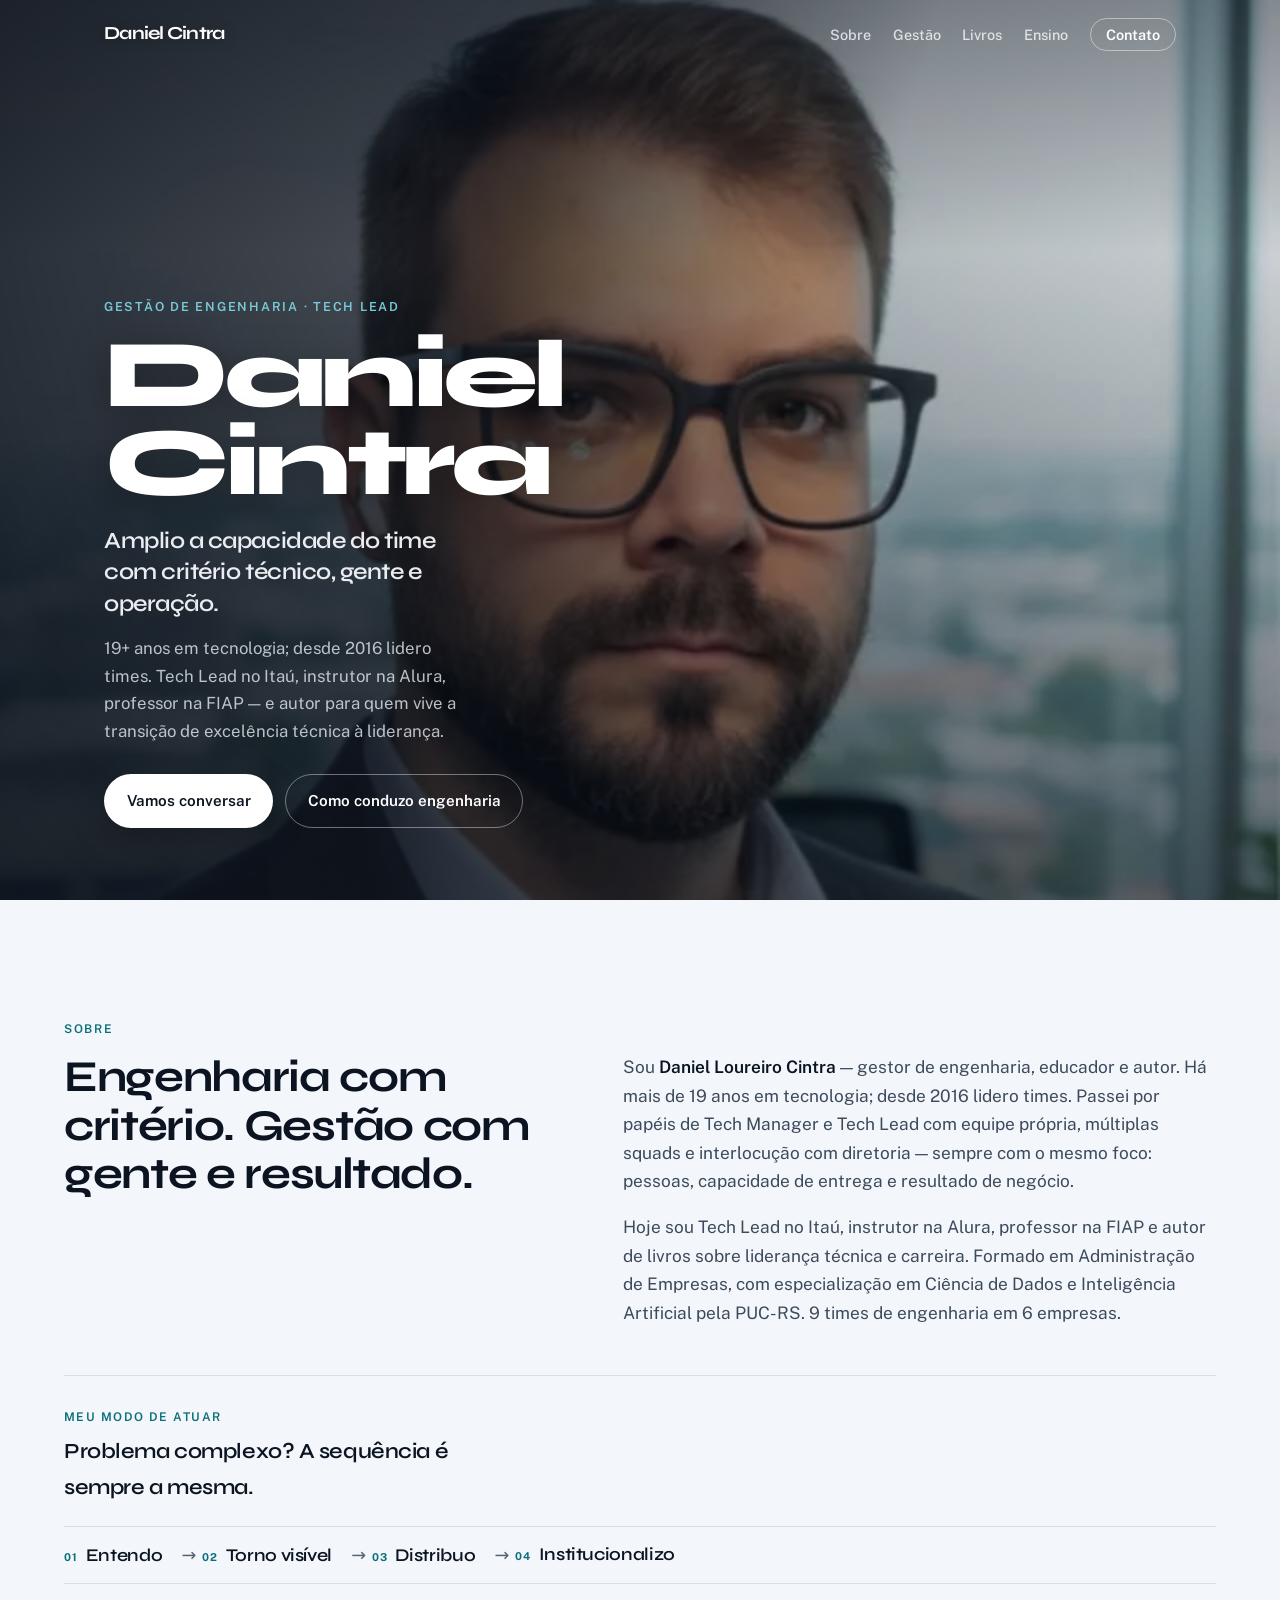
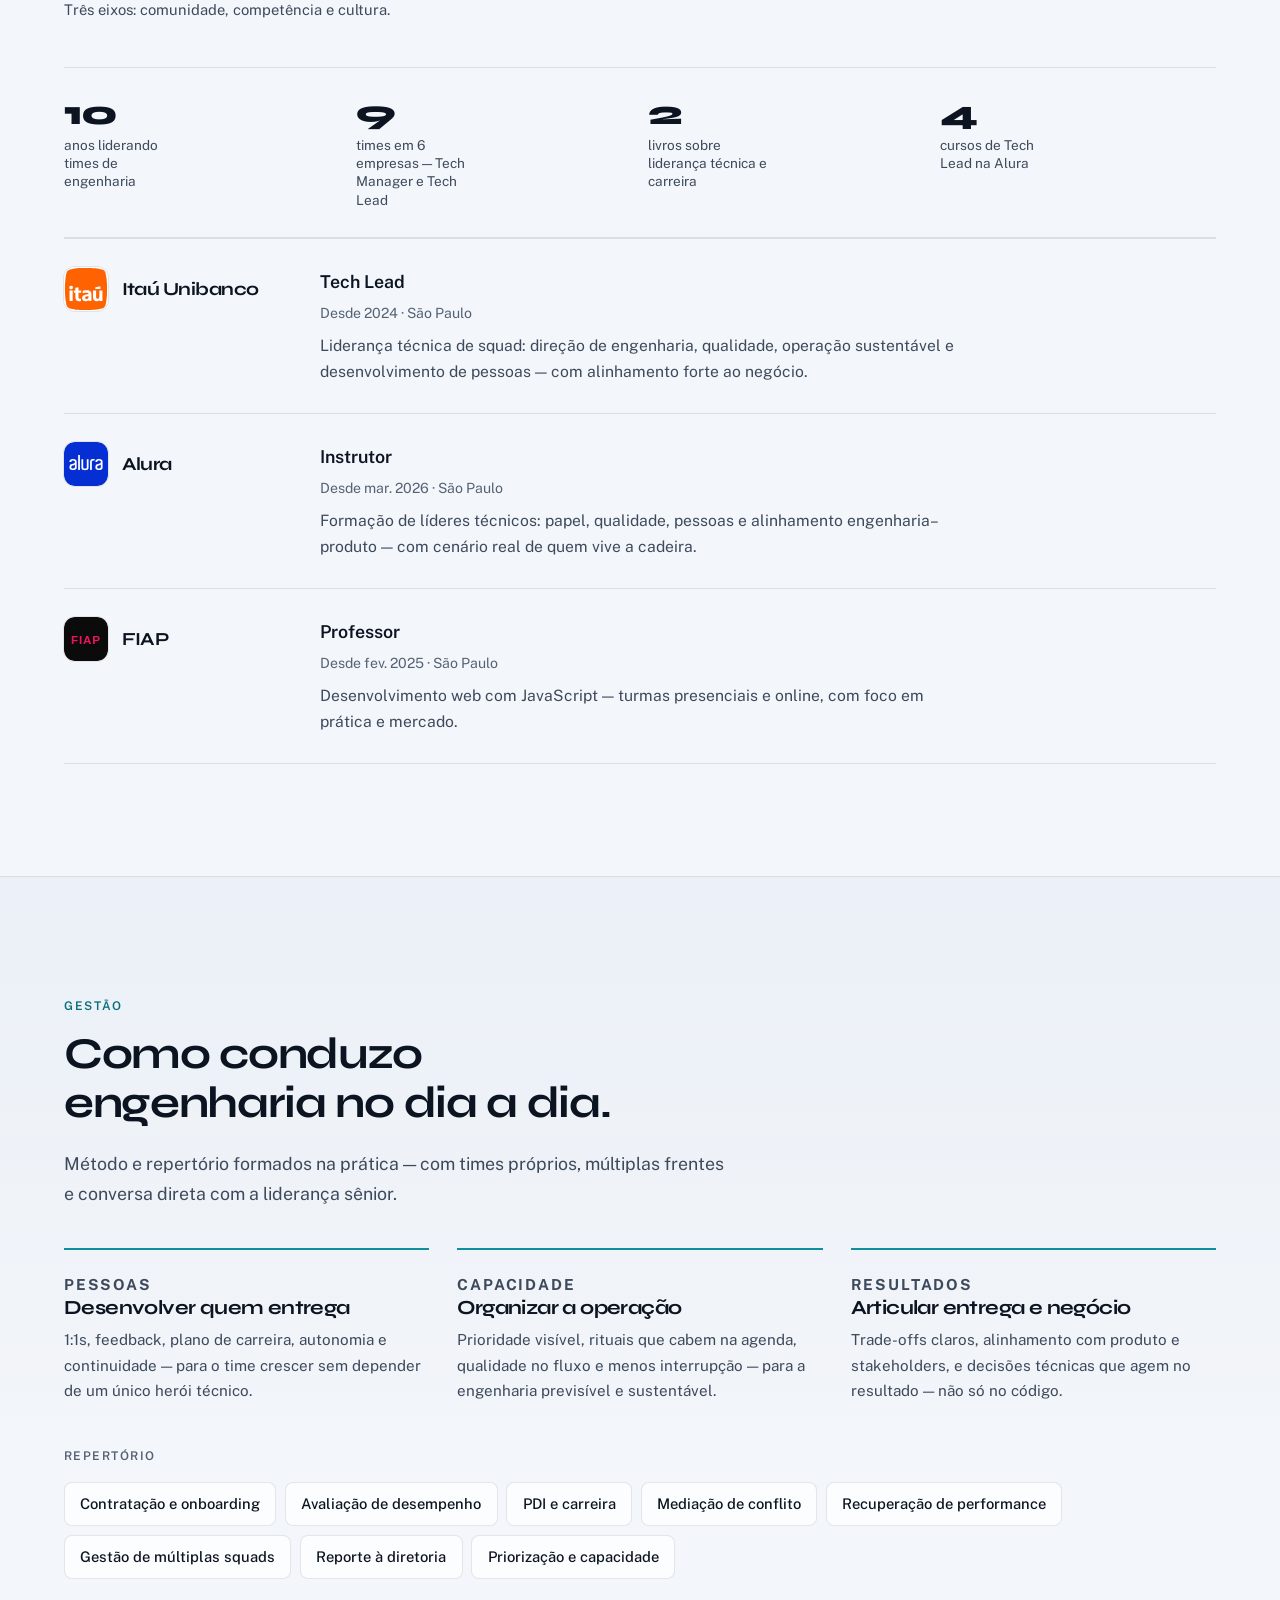
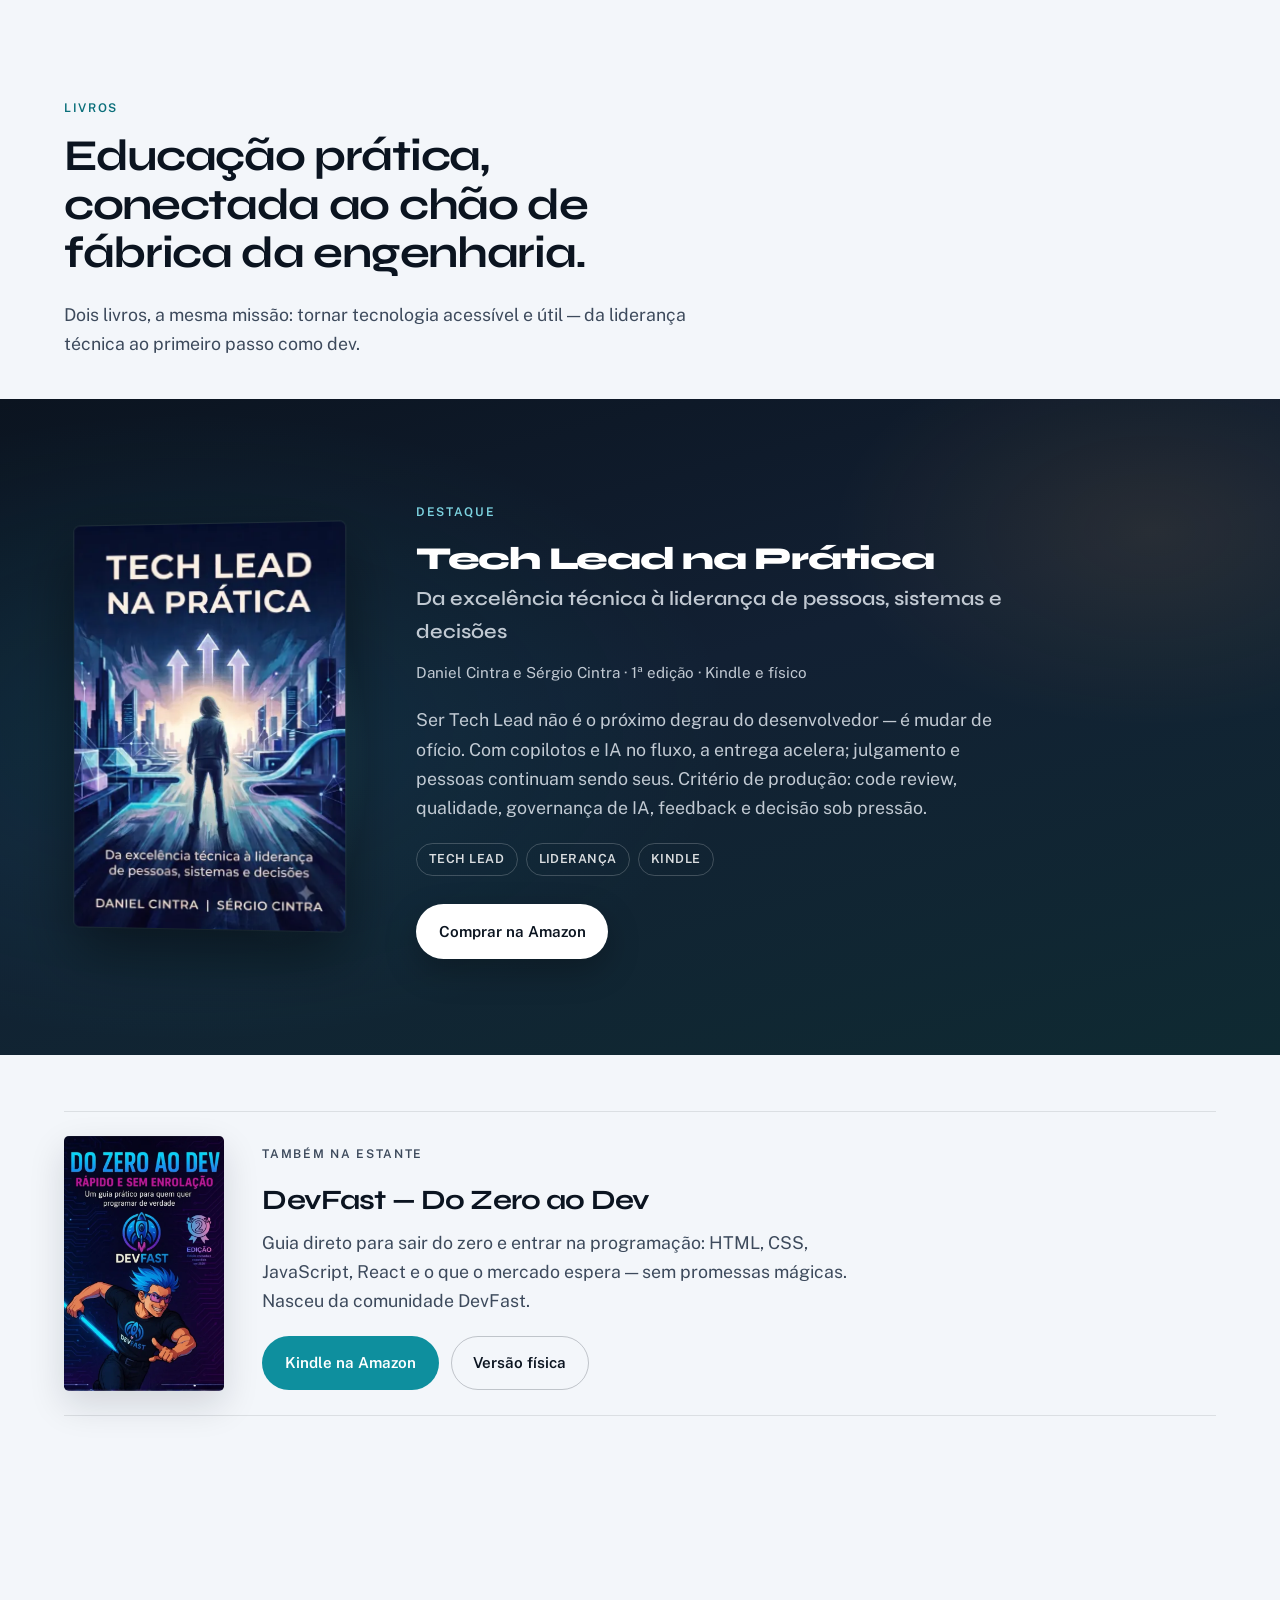
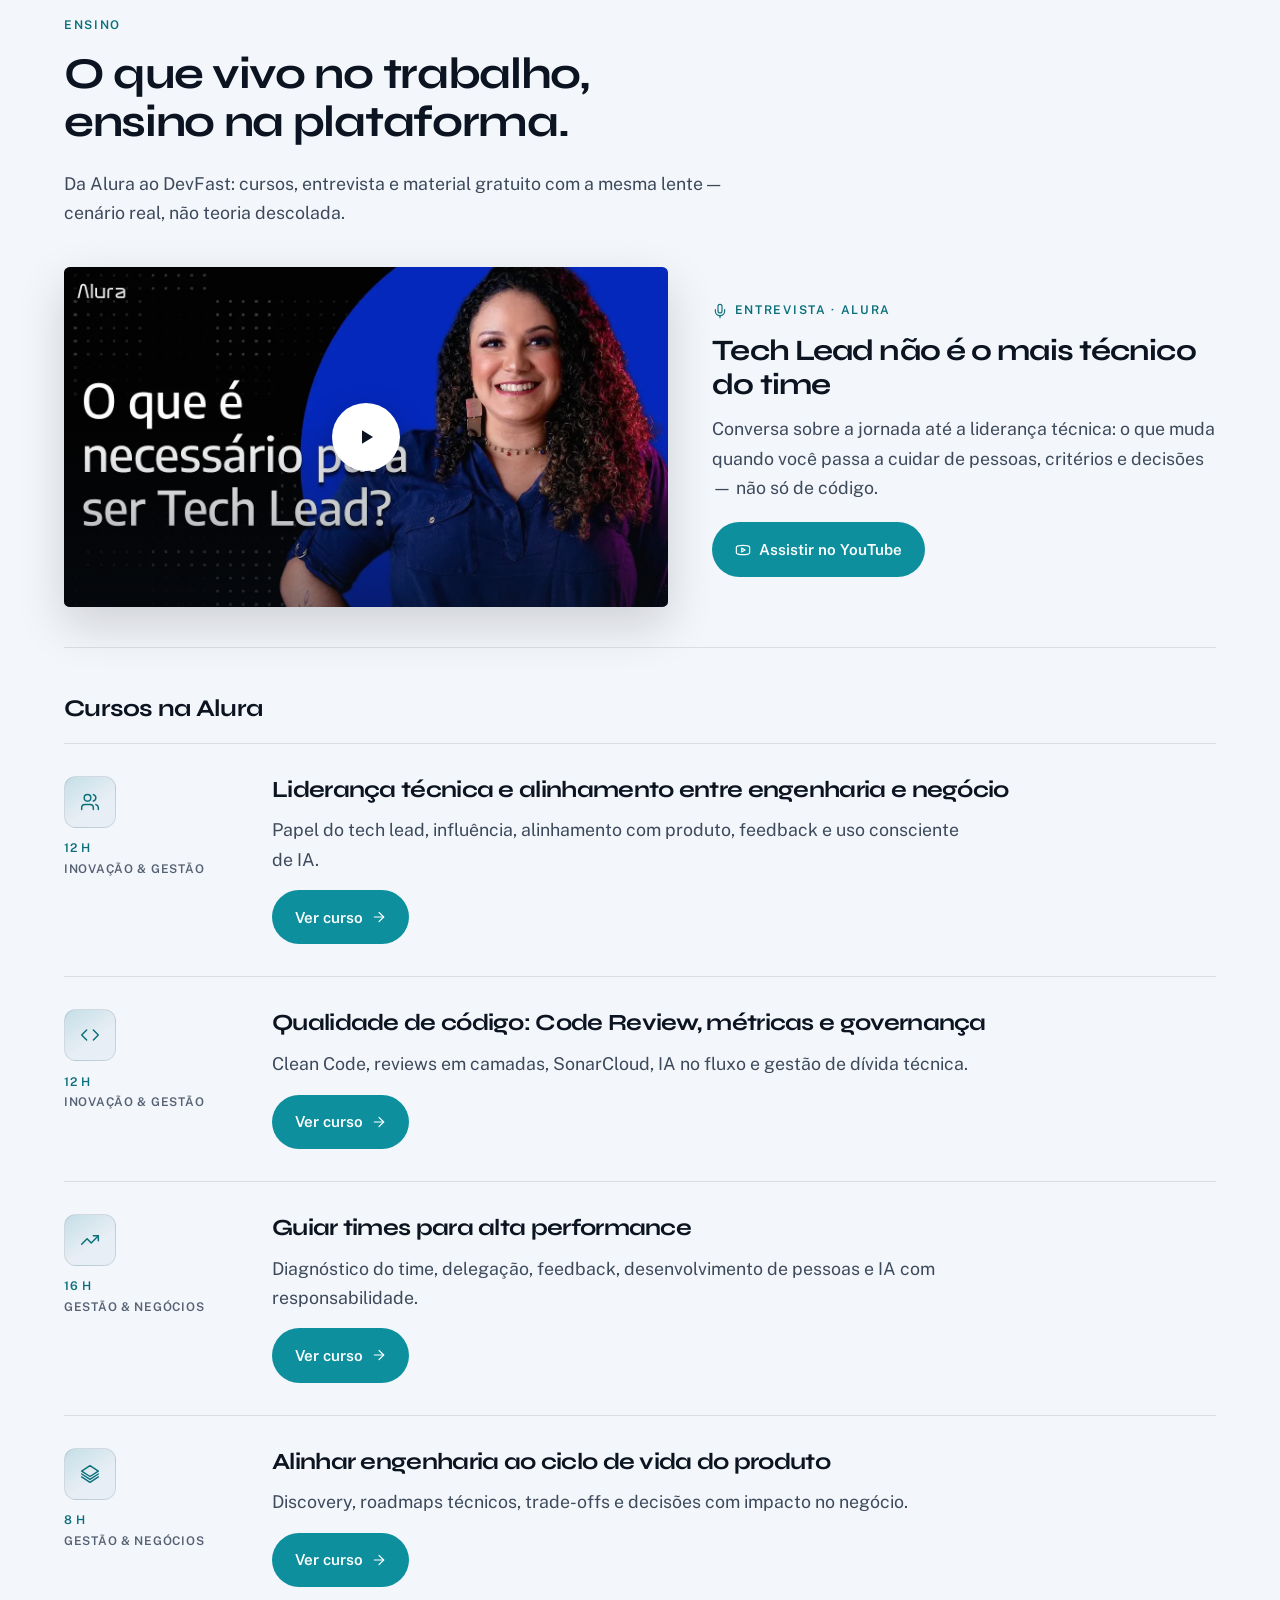
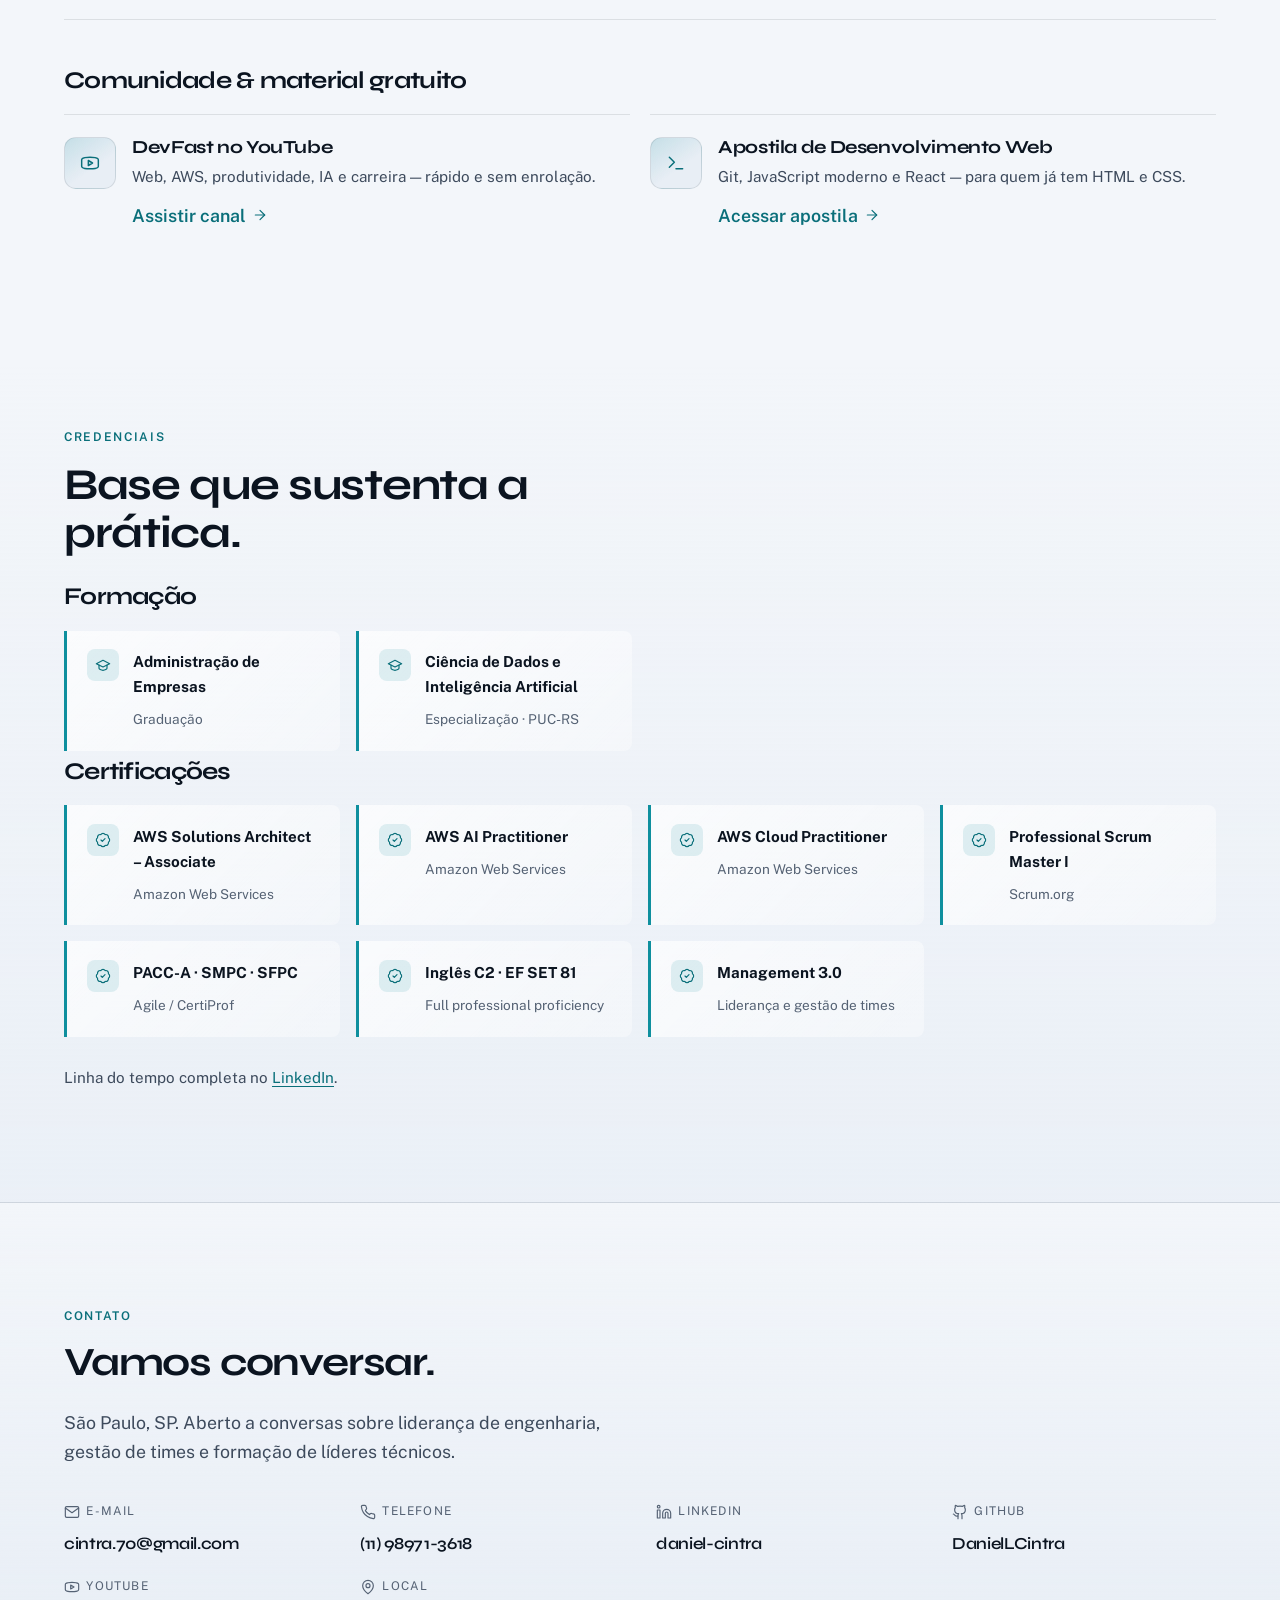
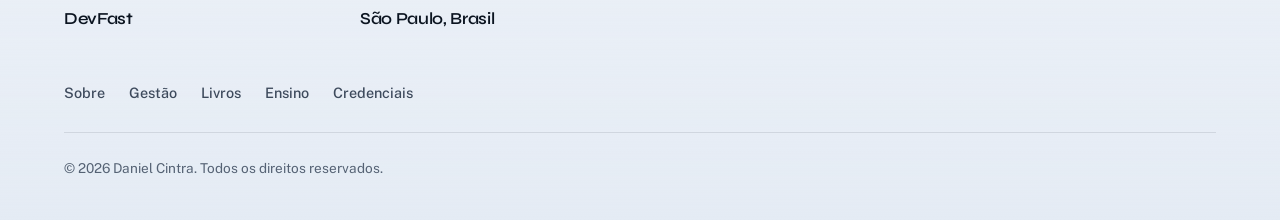
==== index.html @ d78e2c79 "Highlight academic formation alongside certifications. Surface Administração de Empresas and the PUC" ====
<!DOCTYPE html>
<html lang="pt-BR">

<head>
	<meta charset="utf-8" />
	<meta name="viewport" content="width=device-width, initial-scale=1" />
	<title>Daniel Cintra — Gestão de Engenharia & Tech Lead</title>
	<meta name="description"
		content="Daniel Cintra — gestor de engenharia e Tech Lead no Itaú. Instrutor Alura, professor FIAP e autor de Tech Lead na Prática." />
	<meta name="theme-color" content="#f3f6fa" />
	<link rel="canonical" href="https://daniellcintra.github.io/" />
	<meta property="og:type" content="website" />
	<meta property="og:locale" content="pt_BR" />
	<meta property="og:url" content="https://daniellcintra.github.io/" />
	<meta property="og:title" content="Daniel Cintra — Gestão de Engenharia & Tech Lead" />
	<meta property="og:description"
		content="Gestor de engenharia e Tech Lead no Itaú. Instrutor Alura, professor FIAP e autor de Tech Lead na Prática." />
	<meta property="og:image" content="https://daniellcintra.github.io/images/optimized/og-share.jpg" />
	<meta property="og:image:width" content="1200" />
	<meta property="og:image:height" content="630" />
	<meta name="twitter:card" content="summary_large_image" />
	<meta name="twitter:title" content="Daniel Cintra — Gestão de Engenharia & Tech Lead" />
	<meta name="twitter:description"
		content="Gestor de engenharia e Tech Lead no Itaú. Instrutor Alura, professor FIAP e autor." />
	<meta name="twitter:image" content="https://daniellcintra.github.io/images/optimized/og-share.jpg" />
	<link rel="icon" href="favicon.svg" type="image/svg+xml" />
	<link rel="icon" href="images/optimized/favicon-32.png" type="image/png" sizes="32x32" />
	<link rel="apple-touch-icon" href="images/optimized/apple-touch-icon.png" />
	<link rel="preconnect" href="https://fonts.googleapis.com" />
	<link rel="preconnect" href="https://fonts.gstatic.com" crossorigin />
	<link
		href="https://fonts.googleapis.com/css2?family=Public+Sans:ital,wght@0,400;0,500;0,600;0,700;1,400&family=Syne:wght@600;700;800&display=swap"
		rel="stylesheet" />
	<link rel="stylesheet" href="assets/css/site.css" />
</head>

<body>
	<a class="skip-link" href="#conteudo">Ir para o conteúdo</a>
	<svg xmlns="http://www.w3.org/2000/svg" class="svg-sprite" aria-hidden="true" focusable="false">
		<symbol id="i-briefcase" viewBox="0 0 24 24" fill="none" stroke="currentColor" stroke-width="1.75"
			stroke-linecap="round" stroke-linejoin="round">
			<path d="M16 20V6a2 2 0 0 0-2-2h-4a2 2 0 0 0-2 2v14" />
			<path d="M4 10h16v10H4z" />
			<path d="M10 14h4" />
		</symbol>
		<symbol id="i-book" viewBox="0 0 24 24" fill="none" stroke="currentColor" stroke-width="1.75"
			stroke-linecap="round" stroke-linejoin="round">
			<path d="M4 19.5A2.5 2.5 0 0 1 6.5 17H20" />
			<path d="M6.5 2H20v20H6.5A2.5 2.5 0 0 1 4 19.5v-15A2.5 2.5 0 0 1 6.5 2z" />
		</symbol>
		<symbol id="i-graduation" viewBox="0 0 24 24" fill="none" stroke="currentColor" stroke-width="1.75"
			stroke-linecap="round" stroke-linejoin="round">
			<path d="M22 10 12 5 2 10l10 5 10-5z" />
			<path d="M6 12v5c0 1 3 3 6 3s6-2 6-3v-5" />
		</symbol>
		<symbol id="i-users" viewBox="0 0 24 24" fill="none" stroke="currentColor" stroke-width="1.75"
			stroke-linecap="round" stroke-linejoin="round">
			<path d="M16 21v-2a4 4 0 0 0-4-4H6a4 4 0 0 0-4 4v2" />
			<circle cx="9" cy="7" r="4" />
			<path d="M22 21v-2a4 4 0 0 0-3-3.87" />
			<path d="M16 3.13a4 4 0 0 1 0 7.75" />
		</symbol>
		<symbol id="i-code" viewBox="0 0 24 24" fill="none" stroke="currentColor" stroke-width="1.75"
			stroke-linecap="round" stroke-linejoin="round">
			<path d="m16 18 6-6-6-6" />
			<path d="m8 6-6 6 6 6" />
		</symbol>
		<symbol id="i-trending" viewBox="0 0 24 24" fill="none" stroke="currentColor" stroke-width="1.75"
			stroke-linecap="round" stroke-linejoin="round">
			<path d="M16 7h6v6" />
			<path d="m22 7-8.5 8.5-5-5L2 17" />
		</symbol>
		<symbol id="i-layers" viewBox="0 0 24 24" fill="none" stroke="currentColor" stroke-width="1.75"
			stroke-linecap="round" stroke-linejoin="round">
			<path d="m12 2 10 6.5-10 6.5L2 8.5 12 2z" />
			<path d="m2 15.5 10 6.5 10-6.5" />
			<path d="m2 12 10 6.5 10-6.5" />
		</symbol>
		<symbol id="i-play" viewBox="0 0 24 24" fill="currentColor">
			<path d="M8 5.14v13.72L19 12 8 5.14z" />
		</symbol>
		<symbol id="i-youtube" viewBox="0 0 24 24" fill="none" stroke="currentColor" stroke-width="1.75"
			stroke-linecap="round" stroke-linejoin="round">
			<path
				d="M2.5 17a2.4 2.4 0 0 1-.5-1.5V8.5A2.4 2.4 0 0 1 2.5 7C4 5.5 8 5 12 5s8 .5 9.5 2a2.4 2.4 0 0 1 .5 1.5v7a2.4 2.4 0 0 1-.5 1.5c-1.5 1.5-5.5 2-9.5 2s-8-.5-9.5-2" />
			<path d="m10 9 5 3-5 3z" />
		</symbol>
		<symbol id="i-terminal" viewBox="0 0 24 24" fill="none" stroke="currentColor" stroke-width="1.75"
			stroke-linecap="round" stroke-linejoin="round">
			<path d="m4 17 6-6-6-6" />
			<path d="M12 19h8" />
		</symbol>
		<symbol id="i-mail" viewBox="0 0 24 24" fill="none" stroke="currentColor" stroke-width="1.75"
			stroke-linecap="round" stroke-linejoin="round">
			<path d="M4 4h16c1.1 0 2 .9 2 2v12c0 1.1-.9 2-2 2H4c-1.1 0-2-.9-2-2V6c0-1.1.9-2 2-2z" />
			<path d="m22 6-10 7L2 6" />
		</symbol>
		<symbol id="i-phone" viewBox="0 0 24 24" fill="none" stroke="currentColor" stroke-width="1.75"
			stroke-linecap="round" stroke-linejoin="round">
			<path
				d="M22 16.92v3a2 2 0 0 1-2.18 2 19.79 19.79 0 0 1-8.63-3.07 19.5 19.5 0 0 1-6-6 19.79 19.79 0 0 1-3.07-8.67A2 2 0 0 1 4.11 2h3a2 2 0 0 1 2 1.72c.13.81.36 1.6.7 2.35a2 2 0 0 1-.45 2.11L8.09 9.91a16 16 0 0 0 6 6l1.27-1.27a2 2 0 0 1 2.11-.45c.75.34 1.54.57 2.35.7A2 2 0 0 1 22 16.92z" />
		</symbol>
		<symbol id="i-linkedin" viewBox="0 0 24 24" fill="none" stroke="currentColor" stroke-width="1.75"
			stroke-linecap="round" stroke-linejoin="round">
			<path d="M16 8a6 6 0 0 1 6 6v7h-4v-7a2 2 0 0 0-4 0v7h-4v-7a6 6 0 0 1 6-6z" />
			<rect x="2" y="9" width="4" height="12" />
			<circle cx="4" cy="4" r="2" />
		</symbol>
		<symbol id="i-github" viewBox="0 0 24 24" fill="none" stroke="currentColor" stroke-width="1.75"
			stroke-linecap="round" stroke-linejoin="round">
			<path
				d="M15 22v-4a4.8 4.8 0 0 0-1-3.5c3 0 6-2 6-5.5.08-1.25-.27-2.48-1-3.5.28-1.15.28-2.35 0-3.5 0 0-1 0-3 1.5-2.64-.5-5.36-.5-8 0C6 2 5 2 5 2c-.3 1.15-.3 2.35 0 3.5A5.4 5.4 0 0 0 4 9c0 3.5 3 5.5 6 5.5-.39.49-.68 1.05-.85 1.65S8.93 17.38 9 18v4" />
			<path d="M9 18c-4.5 1.5-4.5-2.5-7-3" />
		</symbol>
		<symbol id="i-map" viewBox="0 0 24 24" fill="none" stroke="currentColor" stroke-width="1.75"
			stroke-linecap="round" stroke-linejoin="round">
			<path d="M20 10c0 6-8 12-8 12s-8-6-8-12a8 8 0 0 1 16 0Z" />
			<circle cx="12" cy="10" r="3" />
		</symbol>
		<symbol id="i-badge" viewBox="0 0 24 24" fill="none" stroke="currentColor" stroke-width="1.75"
			stroke-linecap="round" stroke-linejoin="round">
			<path
				d="M3.85 8.62a4 4 0 0 1 4.78-4.77 4 4 0 0 1 6.74 0 4 4 0 0 1 4.78 4.78 4 4 0 0 1 0 6.74 4 4 0 0 1-4.77 4.78 4 4 0 0 1-6.75 0 4 4 0 0 1-4.78-4.77 4 4 0 0 1 0-6.76Z" />
			<path d="m9 12 2 2 4-4" />
		</symbol>
		<symbol id="i-mic" viewBox="0 0 24 24" fill="none" stroke="currentColor" stroke-width="1.75"
			stroke-linecap="round" stroke-linejoin="round">
			<path d="M12 2a3 3 0 0 0-3 3v7a3 3 0 0 0 6 0V5a3 3 0 0 0-3-3Z" />
			<path d="M19 10v2a7 7 0 0 1-14 0v-2" />
			<line x1="12" x2="12" y1="19" y2="22" />
		</symbol>
		<symbol id="i-arrow" viewBox="0 0 24 24" fill="none" stroke="currentColor" stroke-width="1.75"
			stroke-linecap="round" stroke-linejoin="round">
			<path d="M5 12h14" />
			<path d="m12 5 7 7-7 7" />
		</symbol>
	</svg>

	<div class="bg-mesh" aria-hidden="true"></div>

	<header class="site-header">
		<div class="site-header__inner">
			<a class="brand" href="#topo">Daniel Cintra</a>
			<button class="nav-toggle" type="button" aria-expanded="false" aria-controls="menu-principal"
				aria-label="Abrir menu">
				<span></span><span></span><span></span>
			</button>
			<nav id="menu-principal" aria-label="Principal">
				<ul class="nav-list">
					<li><a href="#sobre">Sobre</a></li>
					<li><a href="#escopo">Gestão</a></li>
					<li><a href="#livros">Livros</a></li>
					<li><a href="#ensino">Ensino</a></li>
					<li><a class="nav-cta" href="#contato">Contato</a></li>
				</ul>
			</nav>
		</div>
	</header>

	<main id="topo">
		<!-- 1. Quem sou -->
		<section class="hero" aria-label="Apresentação">
			<div class="hero__visual">
				<picture>
					<source type="image/webp" srcset="images/optimized/profile-640.webp 640w, images/optimized/profile.webp 1200w"
						sizes="(max-width: 900px) 100vw, 50vw" />
					<img src="images/optimized/profile.jpg" width="1200" height="1200"
						alt="Retrato profissional de Daniel Cintra" fetchpriority="high" decoding="async" />
				</picture>
			</div>
			<div class="hero__copy" id="conteudo">
				<div class="hero__copy-inner">
					<p class="hero__eyebrow">Gestão de engenharia · Tech Lead</p>
					<h1 class="hero__name">Daniel Cintra</h1>
					<p class="hero__headline">Amplio a capacidade do time com critério técnico, gente e operação.</p>
					<p class="hero__lede">19+ anos em tecnologia; desde 2016 lidero times. Tech Lead no Itaú, instrutor
						na Alura, professor na FIAP — e autor para quem vive a transição de excelência técnica à
						liderança.</p>
					<div class="btn-row">
						<a class="btn btn--primary" href="#contato">Vamos conversar</a>
						<a class="btn btn--ghost" href="#escopo">Como conduzo engenharia</a>
					</div>
				</div>
			</div>
		</section>

		<!-- 2. Contexto + método + prova -->
		<section id="sobre" class="section">
			<div class="section__inner reveal">
				<p class="section__label">Sobre</p>
				<div class="about-grid">
					<div>
						<h2 class="section__title">Engenharia com critério. Gestão com gente e resultado.</h2>
					</div>
					<div class="about-body">
						<p>Sou <strong>Daniel Loureiro Cintra</strong> — gestor de engenharia, educador e autor. Há mais
							de 19 anos em tecnologia; desde 2016 lidero times. Passei por papéis de Tech Manager e Tech
							Lead com equipe própria, múltiplas squads e interlocução com diretoria — sempre com o mesmo
							foco: pessoas, capacidade de entrega e resultado de negócio.</p>
						<p>Hoje sou Tech Lead no Itaú, instrutor na Alura, professor na FIAP e autor de livros sobre
							liderança técnica e carreira. Formado em Administração de Empresas, com especialização em
							Ciência de Dados e Inteligência Artificial pela PUC-RS. 9 times de engenharia em 6
							empresas.</p>
					</div>
				</div>

				<div class="method">
					<p class="method__label">Meu modo de atuar</p>
					<p class="method__lead">Problema complexo? A sequência é sempre a mesma.</p>
					<ol class="method__steps">
						<li><strong>Entendo</strong></li>
						<li><strong>Torno visível</strong></li>
						<li><strong>Distribuo</strong></li>
						<li><strong>Institucionalizo</strong></li>
					</ol>
					<p class="method__axis">Três eixos: comunidade, competência e cultura.</p>
				</div>

				<div class="proof">
					<div class="proof__item">
						<strong>10</strong>
						<span>anos liderando times de engenharia</span>
					</div>
					<div class="proof__item">
						<strong>9</strong>
						<span>times em 6 empresas — Tech Manager e Tech Lead</span>
					</div>
					<div class="proof__item">
						<strong>2</strong>
						<span>livros sobre liderança técnica e carreira</span>
					</div>
					<div class="proof__item">
						<strong>4</strong>
						<span>cursos de Tech Lead na Alura</span>
					</div>
				</div>

				<div class="roles">
					<article class="role">
						<div class="role__org">
							<img class="role__logo" src="images/logos/itau.svg" width="48" height="48" alt=""
								loading="lazy" decoding="async" />
							<span>Itaú Unibanco</span>
						</div>
						<div>
							<p class="role__title">Tech Lead</p>
							<p class="role__meta">Desde 2024 · São Paulo</p>
							<p class="role__desc">Liderança técnica de squad: direção de engenharia, qualidade,
								operação sustentável e desenvolvimento de pessoas — com alinhamento forte ao negócio.
							</p>
						</div>
					</article>
					<article class="role">
						<div class="role__org">
							<img class="role__logo" src="images/logos/alura-mark.svg" width="48" height="48" alt=""
								loading="lazy" decoding="async" />
							<span>Alura</span>
						</div>
						<div>
							<p class="role__title">Instrutor</p>
							<p class="role__meta">Desde mar. 2026 · São Paulo</p>
							<p class="role__desc">Formação de líderes técnicos: papel, qualidade, pessoas e
								alinhamento engenharia–produto — com cenário real de quem vive a cadeira.</p>
						</div>
					</article>
					<article class="role">
						<div class="role__org">
							<img class="role__logo" src="images/logos/fiap.svg" width="48" height="48" alt=""
								loading="lazy" decoding="async" />
							<span>FIAP</span>
						</div>
						<div>
							<p class="role__title">Professor</p>
							<p class="role__meta">Desde fev. 2025 · São Paulo</p>
							<p class="role__desc">Desenvolvimento web com JavaScript — turmas presenciais e online,
								com foco em prática e mercado.</p>
						</div>
					</article>
				</div>
			</div>
		</section>

		<section id="escopo" class="section scope">
			<div class="section__inner reveal">
				<p class="section__label">Gestão</p>
				<h2 class="section__title">Como conduzo engenharia no dia a dia.</h2>
				<p class="section__intro">Método e repertório formados na prática — com times próprios, múltiplas
					frentes e conversa direta com a liderança sênior.</p>

				<div class="scope-grid">
					<article class="scope-card">
						<p class="scope-card__kicker">Pessoas</p>
						<h3 class="scope-card__title">Desenvolver quem entrega</h3>
						<p>1:1s, feedback, plano de carreira, autonomia e continuidade — para o time crescer sem
							depender de um único herói técnico.</p>
					</article>
					<article class="scope-card">
						<p class="scope-card__kicker">Capacidade</p>
						<h3 class="scope-card__title">Organizar a operação</h3>
						<p>Prioridade visível, rituais que cabem na agenda, qualidade no fluxo e menos interrupção —
							para a engenharia previsível e sustentável.</p>
					</article>
					<article class="scope-card">
						<p class="scope-card__kicker">Resultados</p>
						<h3 class="scope-card__title">Articular entrega e negócio</h3>
						<p>Trade-offs claros, alinhamento com produto e stakeholders, e decisões técnicas que
							agem no resultado — não só no código.</p>
					</article>
				</div>

				<div class="scope-toolkit">
					<p class="skills-block__label">Repertório</p>
					<ul class="skills-cloud">
						<li>Contratação e onboarding</li>
						<li>Avaliação de desempenho</li>
						<li>PDI e carreira</li>
						<li>Mediação de conflito</li>
						<li>Recuperação de performance</li>
						<li>Gestão de múltiplas squads</li>
						<li>Reporte à diretoria</li>
						<li>Priorização e capacidade</li>
					</ul>
				</div>
			</div>
		</section>

		<!-- 3. O que publiquei -->
		<section id="livros" class="books">
			<div class="books__intro section__inner reveal">
				<p class="section__label">Livros</p>
				<h2 class="section__title">Educação prática, conectada ao chão de fábrica da engenharia.</h2>
				<p class="section__intro">Dois livros, a mesma missão: tornar tecnologia acessível e útil — da
					liderança técnica ao primeiro passo como dev.</p>
			</div>

			<div class="book-feature">
				<div class="book-feature__grid reveal">
					<div class="book-cover">
						<picture>
							<source type="image/webp"
								srcset="images/optimized/tech-lead-na-pratica-480.webp 480w, images/optimized/tech-lead-na-pratica.webp 603w"
								sizes="(max-width: 900px) 13.5rem, 16rem" />
							<img src="images/optimized/tech-lead-na-pratica.jpg" width="603" height="900"
								alt="Capa do livro Tech Lead na Prática" loading="lazy" decoding="async" />
						</picture>
					</div>
					<div class="book-feature__copy">
						<p class="section__label">Destaque</p>
						<h3 class="book-feature__name">Tech Lead na Prática</h3>
						<p class="book-feature__sub">Da excelência técnica à liderança de pessoas, sistemas e decisões
						</p>
						<p class="book-authors">Daniel Cintra e Sérgio Cintra · 1ª edição · Kindle e físico</p>
						<p>Ser Tech Lead não é o próximo degrau do desenvolvedor — é mudar de ofício. Com copilotos e IA
							no fluxo, a entrega acelera; julgamento e pessoas continuam sendo seus. Critério de
							produção: code review, qualidade, governança de IA, feedback e decisão sob pressão.</p>
						<ul class="book-tags" aria-label="Temas">
							<li>Tech Lead</li>
							<li>Liderança</li>
							<li>Kindle</li>
						</ul>
						<div class="btn-row">
							<a class="btn btn--primary" href="https://www.amazon.com.br/dp/B0H7JX8TG8" target="_blank"
								rel="noopener noreferrer">Comprar na Amazon</a>
						</div>
					</div>
				</div>
			</div>

			<div class="section books-secondary">
				<div class="section__inner reveal">
					<article class="book-row">
						<div class="book-row__cover">
							<picture>
								<source type="image/webp" srcset="images/optimized/devfast-do-zero-ao-dev.webp" />
								<img src="images/optimized/devfast-do-zero-ao-dev.jpg" width="564" height="900"
									alt="Capa do livro DevFast — Do Zero ao Dev" loading="lazy" decoding="async" />
							</picture>
						</div>
						<div class="book-row__copy">
							<p class="section__label">Também na estante</p>
							<h3 class="book-row__title">DevFast — Do Zero ao Dev</h3>
							<p>Guia direto para sair do zero e entrar na programação: HTML, CSS, JavaScript, React e o
								que o mercado espera — sem promessas mágicas. Nasceu da comunidade DevFast.</p>
							<div class="btn-row">
								<a class="btn btn--accent" href="https://www.amazon.com.br/dp/B0G5HJSZFK" target="_blank"
									rel="noopener noreferrer">Kindle na Amazon</a>
								<a class="btn btn--ghost" href="https://loja.uiclap.com/titulo/ua138321/" target="_blank"
									rel="noopener noreferrer">Versão física</a>
							</div>
						</div>
					</article>
				</div>
			</div>
		</section>

		<!-- 4. Como ensino / escala o conhecimento -->
		<section id="ensino" class="section">
			<div class="section__inner reveal">
				<p class="section__label">Ensino</p>
				<h2 class="section__title">O que vivo no trabalho, ensino na plataforma.</h2>
				<p class="section__intro">Da Alura ao DevFast: cursos, entrevista e material gratuito com a mesma
					lente — cenário real, não teoria descolada.</p>

				<article class="interview-inline">
					<a class="interview__thumb"
						href="https://www.youtube.com/watch?v=m4qPmVHfemo&t=30s"
						target="_blank" rel="noopener noreferrer"
						aria-label="Assistir entrevista na Alura">
						<picture>
							<source type="image/webp" srcset="images/optimized/entrevista-alura-tech-lead.webp" />
							<img src="images/optimized/entrevista-alura-tech-lead.jpg" width="1280" height="720"
								alt="Thumbnail da entrevista na Alura" loading="lazy" decoding="async" />
						</picture>
						<span class="interview__play" aria-hidden="true">
							<svg class="icon icon--lg"><use href="#i-play"></use></svg>
						</span>
					</a>
					<div>
						<p class="section__label">
							<svg class="icon icon--sm" aria-hidden="true"><use href="#i-mic"></use></svg>
							Entrevista · Alura
						</p>
						<h3 class="interview-inline__title">Tech Lead não é o mais técnico do time</h3>
						<p>Conversa sobre a jornada até a liderança técnica: o que muda quando você passa a cuidar de
							pessoas, critérios e decisões — não só de código.</p>
						<a class="btn btn--accent" href="https://www.youtube.com/watch?v=m4qPmVHfemo&t=30s"
							target="_blank" rel="noopener noreferrer">
							<svg class="icon icon--sm" aria-hidden="true"><use href="#i-youtube"></use></svg>
							Assistir no YouTube
						</a>
					</div>
				</article>

				<h3 class="subhead">Cursos na Alura</h3>
				<div class="course-list">
					<article class="course">
						<div class="course__aside">
							<span class="icon-tile" aria-hidden="true">
								<svg class="icon"><use href="#i-users"></use></svg>
							</span>
							<div class="course__meta">
								<span>12 h</span>
								<span>Inovação &amp; Gestão</span>
							</div>
						</div>
						<div class="course__body">
							<h3 class="course__title">Liderança técnica e alinhamento entre engenharia e negócio</h3>
							<p class="course__desc">Papel do tech lead, influência, alinhamento com produto, feedback e
								uso consciente de IA.</p>
							<a class="btn btn--accent"
								href="https://www.alura.com.br/curso-online-techlead-lideranca-tecnica" target="_blank"
								rel="noopener noreferrer">
								Ver curso
								<svg class="icon icon--sm" aria-hidden="true"><use href="#i-arrow"></use></svg>
							</a>
						</div>
					</article>
					<article class="course">
						<div class="course__aside">
							<span class="icon-tile" aria-hidden="true">
								<svg class="icon"><use href="#i-code"></use></svg>
							</span>
							<div class="course__meta">
								<span>12 h</span>
								<span>Inovação &amp; Gestão</span>
							</div>
						</div>
						<div class="course__body">
							<h3 class="course__title">Qualidade de código: Code Review, métricas e governança</h3>
							<p class="course__desc">Clean Code, reviews em camadas, SonarCloud, IA no fluxo e gestão de
								dívida técnica.</p>
							<a class="btn btn--accent"
								href="https://www.alura.com.br/curso-online-qualidade-codigo-code-review" target="_blank"
								rel="noopener noreferrer">
								Ver curso
								<svg class="icon icon--sm" aria-hidden="true"><use href="#i-arrow"></use></svg>
							</a>
						</div>
					</article>
					<article class="course">
						<div class="course__aside">
							<span class="icon-tile" aria-hidden="true">
								<svg class="icon"><use href="#i-trending"></use></svg>
							</span>
							<div class="course__meta">
								<span>16 h</span>
								<span>Gestão &amp; Negócios</span>
							</div>
						</div>
						<div class="course__body">
							<h3 class="course__title">Guiar times para alta performance</h3>
							<p class="course__desc">Diagnóstico do time, delegação, feedback, desenvolvimento de pessoas
								e IA com responsabilidade.</p>
							<a class="btn btn--accent"
								href="https://cursos.alura.com.br/course/tech-lead-guiar-times-alta-performance"
								target="_blank" rel="noopener noreferrer">
								Ver curso
								<svg class="icon icon--sm" aria-hidden="true"><use href="#i-arrow"></use></svg>
							</a>
						</div>
					</article>
					<article class="course">
						<div class="course__aside">
							<span class="icon-tile" aria-hidden="true">
								<svg class="icon"><use href="#i-layers"></use></svg>
							</span>
							<div class="course__meta">
								<span>8 h</span>
								<span>Gestão &amp; Negócios</span>
							</div>
						</div>
						<div class="course__body">
							<h3 class="course__title">Alinhar engenharia ao ciclo de vida do produto</h3>
							<p class="course__desc">Discovery, roadmaps técnicos, trade-offs e decisões com impacto no
								negócio.</p>
							<a class="btn btn--accent"
								href="https://cursos.alura.com.br/course/produto-para-techlead-decisao-tecnica"
								target="_blank" rel="noopener noreferrer">
								Ver curso
								<svg class="icon icon--sm" aria-hidden="true"><use href="#i-arrow"></use></svg>
							</a>
						</div>
					</article>
				</div>

				<h3 class="subhead">Comunidade &amp; material gratuito</h3>
				<div class="community-grid">
					<article class="community-item">
						<span class="icon-tile" aria-hidden="true">
							<svg class="icon"><use href="#i-youtube"></use></svg>
						</span>
						<div>
							<h3 class="community-item__title">DevFast no YouTube</h3>
							<p>Web, AWS, produtividade, IA e carreira — rápido e sem enrolação.</p>
							<a href="https://www.youtube.com/@DevFastOficial" target="_blank"
								rel="noopener noreferrer">Assistir canal
								<svg class="icon icon--sm" aria-hidden="true"><use href="#i-arrow"></use></svg>
							</a>
						</div>
					</article>
					<article class="community-item">
						<span class="icon-tile" aria-hidden="true">
							<svg class="icon"><use href="#i-terminal"></use></svg>
						</span>
						<div>
							<h3 class="community-item__title">Apostila de Desenvolvimento Web</h3>
							<p>Git, JavaScript moderno e React — para quem já tem HTML e CSS.</p>
							<a href="https://www.curso-webdev.com/?page=principal" target="_blank"
								rel="noopener noreferrer">Acessar apostila
								<svg class="icon icon--sm" aria-hidden="true"><use href="#i-arrow"></use></svg>
							</a>
						</div>
					</article>
				</div>
			</div>
		</section>

		<!-- Credenciais (sem item de menu — apoio ao storytelling) -->
		<section id="credenciais" class="section section--tight-top creds-band">
			<div class="section__inner reveal">
				<p class="section__label">Credenciais</p>
				<h2 class="section__title">Base que sustenta a prática.</h2>

				<h3 class="subhead">Formação</h3>
				<ul class="certs certs--education">
					<li>
						<span class="icon-badge icon-badge--sm" aria-hidden="true">
							<svg class="icon icon--sm"><use href="#i-graduation"></use></svg>
						</span>
						<div>
							<strong>Administração de Empresas</strong>
							<span>Graduação</span>
						</div>
					</li>
					<li>
						<span class="icon-badge icon-badge--sm" aria-hidden="true">
							<svg class="icon icon--sm"><use href="#i-graduation"></use></svg>
						</span>
						<div>
							<strong>Ciência de Dados e Inteligência Artificial</strong>
							<span>Especialização · PUC-RS</span>
						</div>
					</li>
				</ul>

				<h3 class="subhead">Certificações</h3>
				<ul class="certs">
					<li>
						<span class="icon-badge icon-badge--sm" aria-hidden="true">
							<svg class="icon icon--sm"><use href="#i-badge"></use></svg>
						</span>
						<div>
							<strong>AWS Solutions Architect – Associate</strong>
							<span>Amazon Web Services</span>
						</div>
					</li>
					<li>
						<span class="icon-badge icon-badge--sm" aria-hidden="true">
							<svg class="icon icon--sm"><use href="#i-badge"></use></svg>
						</span>
						<div>
							<strong>AWS AI Practitioner</strong>
							<span>Amazon Web Services</span>
						</div>
					</li>
					<li>
						<span class="icon-badge icon-badge--sm" aria-hidden="true">
							<svg class="icon icon--sm"><use href="#i-badge"></use></svg>
						</span>
						<div>
							<strong>AWS Cloud Practitioner</strong>
							<span>Amazon Web Services</span>
						</div>
					</li>
					<li>
						<span class="icon-badge icon-badge--sm" aria-hidden="true">
							<svg class="icon icon--sm"><use href="#i-badge"></use></svg>
						</span>
						<div>
							<strong>Professional Scrum Master I</strong>
							<span>Scrum.org</span>
						</div>
					</li>
					<li>
						<span class="icon-badge icon-badge--sm" aria-hidden="true">
							<svg class="icon icon--sm"><use href="#i-badge"></use></svg>
						</span>
						<div>
							<strong>PACC-A · SMPC · SFPC</strong>
							<span>Agile / CertiProf</span>
						</div>
					</li>
					<li>
						<span class="icon-badge icon-badge--sm" aria-hidden="true">
							<svg class="icon icon--sm"><use href="#i-badge"></use></svg>
						</span>
						<div>
							<strong>Inglês C2 · EF SET 81</strong>
							<span>Full professional proficiency</span>
						</div>
					</li>
					<li>
						<span class="icon-badge icon-badge--sm" aria-hidden="true">
							<svg class="icon icon--sm"><use href="#i-badge"></use></svg>
						</span>
						<div>
							<strong>Management 3.0</strong>
							<span>Liderança e gestão de times</span>
						</div>
					</li>
				</ul>
				<p class="certs-note">
					Linha do tempo completa no
					<a href="https://www.linkedin.com/in/daniel-cintra-460a7218/" target="_blank"
						rel="noopener noreferrer">LinkedIn</a>.
				</p>
			</div>
		</section>
	</main>

	<footer id="contato" class="footer">
		<div class="footer__inner reveal">
			<p class="section__label">Contato</p>
			<h2 class="footer__title">Vamos conversar.</h2>
			<p class="footer__lede">São Paulo, SP. Aberto a conversas sobre liderança de engenharia, gestão de times
				e formação de líderes técnicos.</p>
			<ul class="contact-links">
				<li>
					<small>
						<svg class="icon icon--sm" aria-hidden="true"><use href="#i-mail"></use></svg>
						E-mail
					</small>
					<a href="mailto:cintra.70@gmail.com"><strong>cintra.70@gmail.com</strong></a>
				</li>
				<li>
					<small>
						<svg class="icon icon--sm" aria-hidden="true"><use href="#i-phone"></use></svg>
						Telefone
					</small>
					<a href="tel:+5511989713618"><strong>(11) 98971-3618</strong></a>
				</li>
				<li>
					<small>
						<svg class="icon icon--sm" aria-hidden="true"><use href="#i-linkedin"></use></svg>
						LinkedIn
					</small>
					<a href="https://www.linkedin.com/in/daniel-cintra-460a7218/" target="_blank"
						rel="noopener noreferrer"><strong>daniel-cintra</strong></a>
				</li>
				<li>
					<small>
						<svg class="icon icon--sm" aria-hidden="true"><use href="#i-github"></use></svg>
						GitHub
					</small>
					<a href="https://github.com/DanielLCintra" target="_blank"
						rel="noopener noreferrer"><strong>DanielLCintra</strong></a>
				</li>
				<li>
					<small>
						<svg class="icon icon--sm" aria-hidden="true"><use href="#i-youtube"></use></svg>
						YouTube
					</small>
					<a href="https://www.youtube.com/@DevFastOficial" target="_blank"
						rel="noopener noreferrer"><strong>DevFast</strong></a>
				</li>
				<li>
					<small>
						<svg class="icon icon--sm" aria-hidden="true"><use href="#i-map"></use></svg>
						Local
					</small>
					<span><strong>São Paulo, Brasil</strong></span>
				</li>
			</ul>
			<nav class="footer-nav" aria-label="Secundária">
				<a href="#sobre">Sobre</a>
				<a href="#escopo">Gestão</a>
				<a href="#livros">Livros</a>
				<a href="#ensino">Ensino</a>
				<a href="#credenciais">Credenciais</a>
			</nav>
			<p class="footer__copy">&copy; <span id="year"></span> Daniel Cintra. Todos os direitos reservados.</p>
		</div>
	</footer>

	<script>
		document.getElementById("year").textContent = new Date().getFullYear();
	</script>
	<script src="assets/js/site.js" defer></script>
</body>

</html>
---- assets/css/site.css ----
/* Daniel Cintra — personal site 2026 */

:root {
  --ink: #0b1420;
  --ink-soft: #3d4a5c;
  --ink-faint: #556274;
  --paper: #f3f6fa;
  --paper-deep: #e4ebf4;
  --surface: rgba(255, 255, 255, 0.72);
  --line: rgba(11, 20, 32, 0.1);
  --accent: #0e8f9e;
  --accent-deep: #0a6f7a;
  --accent-soft: rgba(14, 143, 158, 0.12);
  --sunrise: #e8a54b;
  --nav-h: 4.25rem;
  --font-display: "Syne", system-ui, sans-serif;
  --font-body: "Public Sans", system-ui, sans-serif;
  --ease: cubic-bezier(0.22, 1, 0.36, 1);
  --max: 72rem;
  --gutter: clamp(1.25rem, 4vw, 2.5rem);
}

*,
*::before,
*::after {
  box-sizing: border-box;
}

html {
  scroll-behavior: smooth;
  scroll-padding-top: calc(var(--nav-h) + 0.5rem);
}

body {
  margin: 0;
  font-family: var(--font-body);
  font-size: clamp(1rem, 0.95rem + 0.2vw, 1.125rem);
  line-height: 1.65;
  color: var(--ink);
  background: var(--paper);
  -webkit-font-smoothing: antialiased;
  text-rendering: optimizeLegibility;
}

img {
  max-width: 100%;
  display: block;
}

a {
  color: var(--accent-deep);
  text-underline-offset: 0.2em;
}

a:hover {
  color: var(--ink);
}

:focus {
  outline: none;
}

:focus-visible {
  outline: 2px solid var(--accent-deep);
  outline-offset: 3px;
}

.skip-link {
  position: absolute;
  left: var(--gutter);
  top: 0;
  z-index: 100;
  padding: 0.65rem 1rem;
  background: var(--ink);
  color: #fff;
  font-weight: 600;
  text-decoration: none;
  border-radius: 0 0 0.5rem 0.5rem;
  transform: translateY(-120%);
  transition: transform 0.2s var(--ease);
}

.skip-link:focus,
.skip-link:focus-visible {
  transform: translateY(0);
  color: #fff;
  outline-offset: 2px;
}

h1,
h2,
h3 {
  font-family: var(--font-display);
  font-weight: 700;
  line-height: 1.1;
  letter-spacing: -0.03em;
  margin: 0 0 0.6em;
}

p {
  margin: 0 0 1em;
}

p:last-child {
  margin-bottom: 0;
}

.sr-only {
  position: absolute;
  width: 1px;
  height: 1px;
  padding: 0;
  margin: -1px;
  overflow: hidden;
  clip: rect(0, 0, 0, 0);
  border: 0;
}

.svg-sprite {
  position: absolute;
  width: 0;
  height: 0;
  overflow: hidden;
}

.icon {
  width: 1.25rem;
  height: 1.25rem;
  display: block;
  flex-shrink: 0;
}

.icon--sm {
  width: 1rem;
  height: 1rem;
}

.icon--lg {
  width: 1.5rem;
  height: 1.5rem;
}

.icon--xl {
  width: 2rem;
  height: 2rem;
}

.icon-badge {
  display: inline-grid;
  place-items: center;
  width: 2.5rem;
  height: 2.5rem;
  border-radius: 0.65rem;
  background: var(--accent-soft);
  color: var(--accent-deep);
  flex-shrink: 0;
}

.icon-badge--sm {
  width: 2rem;
  height: 2rem;
  border-radius: 0.5rem;
}

.icon-tile {
  display: grid;
  place-items: center;
  width: 3.25rem;
  height: 3.25rem;
  border-radius: 0.75rem;
  background:
    linear-gradient(145deg, rgba(14, 143, 158, 0.16), transparent 60%),
    #e8eef5;
  border: 1px solid var(--line);
  color: var(--accent-deep);
  flex-shrink: 0;
}

.icon-tile--lg {
  width: 100%;
  aspect-ratio: 1;
  height: auto;
  border-radius: 0.5rem;
  box-shadow: 0 8px 24px rgba(11, 20, 32, 0.08);
}

.media-frame {
  width: 100%;
  overflow: hidden;
  border-radius: 0.35rem;
  background: var(--paper-deep);
  box-shadow: 0 8px 24px rgba(11, 20, 32, 0.12);
}

.media-frame--cover {
  aspect-ratio: 3 / 4;
}

.media-frame img {
  width: 100%;
  height: 100%;
  object-fit: cover;
  object-position: center top;
}

/* Atmosphere */
.bg-mesh {
  position: fixed;
  inset: 0;
  z-index: -1;
  pointer-events: none;
  background:
    radial-gradient(ellipse 80% 50% at 10% -10%, rgba(14, 143, 158, 0.18), transparent 55%),
    radial-gradient(ellipse 60% 40% at 90% 10%, rgba(232, 165, 75, 0.12), transparent 50%),
    radial-gradient(ellipse 50% 60% at 70% 100%, rgba(14, 143, 158, 0.1), transparent 55%),
    linear-gradient(180deg, #eef3f8 0%, var(--paper) 40%, #e8eef5 100%);
}

.bg-mesh::after {
  content: "";
  position: absolute;
  inset: 0;
  opacity: 0.35;
  background-image: url("data:image/svg+xml,%3Csvg viewBox='0 0 256 256' xmlns='http://www.w3.org/2000/svg'%3E%3Cfilter id='n'%3E%3CfeTurbulence type='fractalNoise' baseFrequency='0.85' numOctaves='4' stitchTiles='stitch'/%3E%3C/filter%3E%3Crect width='100%25' height='100%25' filter='url(%23n)' opacity='0.5'/%3E%3C/svg%3E");
  mix-blend-mode: multiply;
}

/* Nav */
.site-header {
  position: fixed;
  top: 0;
  left: 0;
  right: 0;
  z-index: 100;
  height: var(--nav-h);
  display: flex;
  align-items: center;
  transition: background 0.35s var(--ease), backdrop-filter 0.35s var(--ease), border-color 0.35s;
  border-bottom: 1px solid transparent;
}

.site-header.is-scrolled {
  background: rgba(243, 246, 250, 0.82);
  backdrop-filter: blur(14px) saturate(1.2);
  -webkit-backdrop-filter: blur(14px) saturate(1.2);
  border-bottom-color: var(--line);
}

.site-header__inner {
  width: min(100%, var(--max));
  margin: 0 auto;
  padding: 0 var(--gutter);
  display: flex;
  align-items: center;
  justify-content: space-between;
  gap: 1rem;
}

.brand {
  font-family: var(--font-display);
  font-weight: 700;
  font-size: 1.15rem;
  letter-spacing: -0.04em;
  color: var(--ink);
  text-decoration: none;
}

.brand:hover {
  color: var(--accent-deep);
}

.nav-toggle {
  display: none;
  width: 2.75rem;
  height: 2.75rem;
  border: 1px solid var(--line);
  border-radius: 0.65rem;
  background: var(--surface);
  cursor: pointer;
  align-items: center;
  justify-content: center;
  gap: 5px;
  flex-direction: column;
  padding: 0;
}

.nav-toggle span {
  display: block;
  width: 1.15rem;
  height: 2px;
  background: var(--ink);
  transition: transform 0.3s var(--ease), opacity 0.2s;
}

.nav-toggle[aria-expanded="true"] span:nth-child(1) {
  transform: translateY(7px) rotate(45deg);
}

.nav-toggle[aria-expanded="true"] span:nth-child(2) {
  opacity: 0;
}

.nav-toggle[aria-expanded="true"] span:nth-child(3) {
  transform: translateY(-7px) rotate(-45deg);
}

.nav-list {
  display: flex;
  align-items: center;
  gap: 0.15rem 1.35rem;
  list-style: none;
  margin: 0;
  padding: 0;
}

.nav-list a {
  font-size: 0.9rem;
  font-weight: 500;
  color: var(--ink-soft);
  text-decoration: none;
  transition: color 0.2s;
}

.nav-list a:hover,
.nav-list a[aria-current="true"] {
  color: var(--ink);
}

.nav-cta {
  padding: 0.45rem 0.95rem !important;
  border: 1.5px solid currentColor;
  border-radius: 999px;
  font-weight: 600 !important;
}

.site-header:not(.is-scrolled) .nav-cta {
  border-color: rgba(255, 255, 255, 0.45);
  color: #fff !important;
}

.site-header:not(.is-scrolled) .nav-cta:hover {
  background: rgba(255, 255, 255, 0.12);
  color: #fff !important;
}

.site-header.is-scrolled .nav-cta {
  border-color: rgba(11, 20, 32, 0.22);
  color: var(--ink) !important;
}

.site-header.is-scrolled .nav-cta:hover {
  border-color: var(--ink);
  background: rgba(11, 20, 32, 0.04);
}

/* Buttons */
.btn {
  display: inline-flex;
  align-items: center;
  justify-content: center;
  gap: 0.5rem;
  padding: 0.85rem 1.35rem;
  font-family: var(--font-body);
  font-size: 0.95rem;
  font-weight: 600;
  text-decoration: none;
  border-radius: 999px;
  border: 1.5px solid transparent;
  cursor: pointer;
  transition: transform 0.25s var(--ease), background 0.25s, color 0.25s, border-color 0.25s, box-shadow 0.25s;
}

.btn .icon {
  color: currentColor;
}

.btn:hover {
  transform: translateY(-2px);
}

.btn--primary {
  background: var(--ink);
  color: #fff;
  box-shadow: 0 10px 28px rgba(11, 20, 32, 0.18);
}

.btn--primary:hover {
  background: var(--accent-deep);
  color: #fff;
}

.btn--ghost {
  background: transparent;
  color: var(--ink);
  border-color: rgba(11, 20, 32, 0.22);
}

.btn--ghost:hover {
  border-color: var(--ink);
  color: var(--ink);
}

.btn--accent {
  background: var(--accent);
  color: #fff;
}

.btn--accent:hover {
  background: var(--accent-deep);
  color: #fff;
}

.btn-row {
  display: flex;
  flex-wrap: wrap;
  gap: 0.75rem;
}

/* Hero — one composition, full-bleed photo */
.hero {
  position: relative;
  min-height: 100svh;
  display: flex;
  align-items: flex-end;
  overflow: hidden;
  color: #f4f7fb;
}

.hero__visual {
  position: absolute;
  inset: 0;
  z-index: 0;
}

.hero__visual img {
  width: 100%;
  height: 100%;
  object-fit: cover;
  object-position: center 18%;
  transform: scale(1.06);
  animation: hero-settle 1.8s var(--ease) forwards;
}

.hero__visual::after {
  content: "";
  position: absolute;
  inset: 0;
  background:
    linear-gradient(
      105deg,
      rgba(8, 14, 24, 0.88) 0%,
      rgba(8, 14, 24, 0.72) 38%,
      rgba(8, 14, 24, 0.28) 62%,
      rgba(8, 14, 24, 0.15) 100%
    ),
    linear-gradient(180deg, rgba(8, 14, 24, 0.35) 0%, transparent 28%, rgba(8, 14, 24, 0.55) 100%);
  pointer-events: none;
}

.hero__copy {
  position: relative;
  z-index: 2;
  width: min(100%, var(--max));
  margin: 0 auto;
  padding: calc(var(--nav-h) + 2rem) var(--gutter) clamp(3rem, 8vh, 5rem);
  max-width: none;
}

.hero__copy-inner {
  max-width: 38rem;
}

.hero__eyebrow {
  display: inline-block;
  font-size: 0.78rem;
  font-weight: 600;
  letter-spacing: 0.14em;
  text-transform: uppercase;
  color: rgba(125, 211, 224, 0.95);
  margin: 0 0 0.85rem;
  opacity: 0;
  transform: translateY(1rem);
  animation: rise 0.9s var(--ease) 0.05s forwards;
}

.hero__name {
  font-family: var(--font-display);
  font-size: clamp(3.25rem, 8vw, 6rem);
  font-weight: 800;
  letter-spacing: -0.05em;
  line-height: 0.92;
  margin: 0 0 1.1rem;
  color: #fff;
  text-shadow: 0 8px 40px rgba(0, 0, 0, 0.35);
  opacity: 0;
  transform: translateY(1.25rem);
  animation: rise 0.9s var(--ease) 0.15s forwards;
}

.hero__headline {
  font-family: var(--font-display);
  font-size: clamp(1.15rem, 2vw, 1.45rem);
  font-weight: 600;
  letter-spacing: -0.02em;
  line-height: 1.35;
  color: rgba(244, 247, 251, 0.95);
  margin: 0 0 1rem;
  max-width: 24ch;
  opacity: 0;
  transform: translateY(1rem);
  animation: rise 0.9s var(--ease) 0.3s forwards;
}

.hero__lede {
  color: rgba(232, 238, 245, 0.78);
  font-size: 1.05rem;
  max-width: 36ch;
  margin-bottom: 1.75rem;
  opacity: 0;
  transform: translateY(1rem);
  animation: rise 0.9s var(--ease) 0.45s forwards;
}

.hero .btn-row {
  opacity: 0;
  transform: translateY(1rem);
  animation: rise 0.9s var(--ease) 0.6s forwards;
}

.hero .btn--primary {
  background: #fff;
  color: var(--ink);
  box-shadow: 0 12px 32px rgba(0, 0, 0, 0.28);
}

.hero .btn--primary:hover {
  background: var(--accent);
  color: #fff;
}

.hero .btn--ghost {
  color: #fff;
  border-color: rgba(255, 255, 255, 0.4);
}

.hero .btn--ghost:hover {
  border-color: #fff;
  color: #fff;
  background: rgba(255, 255, 255, 0.08);
}

.hero__scroll {
  position: absolute;
  bottom: 1.5rem;
  right: var(--gutter);
  font-size: 0.75rem;
  letter-spacing: 0.12em;
  text-transform: uppercase;
  color: rgba(232, 238, 245, 0.55);
  opacity: 0;
  animation: rise 0.8s var(--ease) 1s forwards;
}

.site-header .brand {
  color: #fff;
  text-shadow: 0 1px 12px rgba(0, 0, 0, 0.35);
}

.site-header.is-scrolled .brand {
  color: var(--ink);
  text-shadow: none;
}

.site-header .nav-list a {
  color: rgba(244, 247, 251, 0.82);
}

.site-header .nav-list a:hover,
.site-header .nav-list a[aria-current="true"] {
  color: #fff;
}

.site-header.is-scrolled .nav-list a {
  color: var(--ink-soft);
}

.site-header.is-scrolled .nav-list a:hover,
.site-header.is-scrolled .nav-list a[aria-current="true"] {
  color: var(--ink);
}

.site-header .nav-toggle {
  border-color: rgba(255, 255, 255, 0.28);
  background: rgba(8, 14, 24, 0.25);
}

.site-header .nav-toggle span {
  background: #fff;
}

.site-header.is-scrolled .nav-toggle {
  border-color: var(--line);
  background: var(--surface);
}

.site-header.is-scrolled .nav-toggle span {
  background: var(--ink);
}

@keyframes rise {
  to {
    opacity: 1;
    transform: translateY(0);
  }
}

@keyframes hero-settle {
  to {
    transform: scale(1);
  }
}

/* Sections */
.section {
  padding: clamp(4rem, 10vw, 7rem) var(--gutter);
}

.section__inner {
  width: min(100%, var(--max));
  margin: 0 auto;
}

.section__label {
  display: inline-flex;
  align-items: center;
  gap: 0.4rem;
  font-size: 0.75rem;
  font-weight: 600;
  letter-spacing: 0.14em;
  text-transform: uppercase;
  color: var(--accent-deep);
  margin-bottom: 0.85rem;
}

.section__title {
  font-size: clamp(1.85rem, 3.5vw, 2.75rem);
  max-width: 18ch;
}

.section__intro {
  color: var(--ink-soft);
  max-width: 42rem;
  margin-top: -0.25rem;
  margin-bottom: 2.5rem;
}

.section--tight-top {
  padding-top: clamp(2rem, 5vw, 3.5rem);
}

.reveal {
  opacity: 0;
  transform: translateY(1.5rem);
  transition: opacity 0.8s var(--ease), transform 0.8s var(--ease);
}

.reveal.is-visible {
  opacity: 1;
  transform: translateY(0);
}

/* About */
.about-grid {
  display: grid;
  grid-template-columns: 1fr 1.2fr;
  gap: clamp(2rem, 5vw, 4rem);
  align-items: start;
}

.about-grid .section__title {
  position: sticky;
  top: calc(var(--nav-h) + 1.5rem);
}

.about-body {
  color: var(--ink-soft);
  font-size: 1.08rem;
}

.about-body strong {
  color: var(--ink);
  font-weight: 600;
}

/* Roles — not cards; editorial list */
.roles {
  display: grid;
  gap: 0;
  border-top: 1px solid var(--line);
}

.role {
  display: grid;
  grid-template-columns: minmax(11rem, 14rem) 1fr;
  gap: 1rem 2rem;
  padding: 1.75rem 0;
  border-bottom: 1px solid var(--line);
  align-items: start;
}

.role__org {
  display: flex;
  align-items: center;
  gap: 0.85rem;
  font-family: var(--font-display);
  font-weight: 700;
  font-size: 1.15rem;
  letter-spacing: -0.03em;
  line-height: 1.2;
  margin: 0;
}

.role__logo {
  width: 2.75rem;
  height: 2.75rem;
  object-fit: contain;
  border-radius: 0.7rem;
  flex-shrink: 0;
  background: #fff;
  box-shadow: 0 0 0 1px rgba(15, 23, 32, 0.08);
}

.role__title {
  font-weight: 600;
  color: var(--ink);
  margin-bottom: 0.35rem;
}

.role__meta {
  font-size: 0.88rem;
  color: var(--ink-faint);
  margin-bottom: 0.5rem;
}

.role__desc {
  color: var(--ink-soft);
  font-size: 0.98rem;
  max-width: 40rem;
}

/* Books chapter */
.books__intro {
  padding-bottom: 0;
}

.books__intro .section__intro {
  margin-bottom: 2.5rem;
}

.method {
  margin-top: 3rem;
  padding: clamp(1.5rem, 3vw, 2rem) 0 0;
  border-top: 1px solid var(--line);
}

.method__label {
  font-size: 0.75rem;
  font-weight: 600;
  letter-spacing: 0.12em;
  text-transform: uppercase;
  color: var(--accent-deep);
  margin: 0 0 0.4rem;
}

.method__lead {
  font-family: var(--font-display);
  font-size: clamp(1.15rem, 2vw, 1.35rem);
  font-weight: 600;
  letter-spacing: -0.02em;
  margin: 0 0 1.25rem;
  max-width: 28ch;
}

.method__steps {
  list-style: none;
  margin: 0;
  padding: 0.85rem 0;
  display: flex;
  flex-wrap: wrap;
  align-items: center;
  gap: 0.55rem 0.35rem;
  counter-reset: step;
  border-top: 1px solid var(--line);
  border-bottom: 1px solid var(--line);
}

.method__steps li {
  display: inline-flex;
  align-items: baseline;
  gap: 0.5rem;
  counter-increment: step;
}

.method__steps li:not(:last-child)::after {
  content: "→";
  margin-left: 0.7rem;
  color: var(--ink-faint);
  font-weight: 400;
  letter-spacing: 0;
}

.method__steps li::before {
  content: "0" counter(step);
  font-size: 0.68rem;
  font-weight: 700;
  letter-spacing: 0.08em;
  color: var(--accent-deep);
  flex-shrink: 0;
}

.method__steps strong {
  font-family: var(--font-display);
  font-size: clamp(1rem, 1.6vw, 1.12rem);
  font-weight: 600;
  letter-spacing: -0.02em;
  line-height: 1.25;
}

.method__axis {
  margin: 0.9rem 0 0;
  font-size: 0.92rem;
  color: var(--ink-soft);
}

.proof {
  display: grid;
  grid-template-columns: repeat(4, 1fr);
  gap: 1rem;
  margin: 2.75rem 0 0;
  padding: 1.75rem 0;
  border-top: 1px solid var(--line);
  border-bottom: 1px solid var(--line);
}

.proof__item {
  display: flex;
  flex-direction: column;
  gap: 0.35rem;
}

.proof__item strong {
  font-family: var(--font-display);
  font-size: clamp(1.65rem, 3vw, 2.15rem);
  font-weight: 800;
  letter-spacing: -0.04em;
  line-height: 1;
  color: var(--ink);
}

.proof__item span {
  font-size: 0.85rem;
  color: var(--ink-soft);
  line-height: 1.35;
  max-width: 16ch;
}

.skills-block {
  margin-top: 2.75rem;
  padding-top: 2rem;
  border-top: 1px solid var(--line);
}

.skills-block__label {
  font-size: 0.75rem;
  font-weight: 600;
  letter-spacing: 0.12em;
  text-transform: uppercase;
  color: var(--ink-faint);
  margin: 0 0 1rem;
}

/* Coordination scope — the sell */
.scope {
  background: linear-gradient(180deg, rgba(228, 235, 244, 0.55), transparent 70%);
  border-top: 1px solid var(--line);
}

.scope-grid {
  display: grid;
  grid-template-columns: repeat(3, 1fr);
  gap: 1.25rem 1.75rem;
  margin-bottom: 2.25rem;
}

.scope-card {
  padding: 1.35rem 0 0;
  border-top: 2px solid var(--accent);
}

.scope-card__kicker {
  font-size: 0.72rem;
  font-weight: 700;
  letter-spacing: 0.12em;
  text-transform: uppercase;
  color: var(--accent-deep);
  margin: 0 0 0.4rem;
}

.scope-card__title {
  font-family: var(--font-display);
  font-size: 1.25rem;
  letter-spacing: -0.03em;
  margin: 0 0 0.55rem;
}

.scope-card p {
  margin: 0;
  color: var(--ink-soft);
  font-size: 0.95rem;
}

.scope-toolkit {
  padding-top: 0.5rem;
}

.scope-close {
  margin: 2rem 0 0;
  padding-top: 1.5rem;
  border-top: 1px solid var(--line);
  color: var(--ink-soft);
  max-width: 42rem;
  font-size: 1.02rem;
}

.scope-close a {
  font-weight: 600;
  text-decoration: none;
  white-space: nowrap;
}

.scope-close a:hover {
  text-decoration: underline;
}

.subhead {
  font-family: var(--font-display);
  font-size: clamp(1.25rem, 2vw, 1.5rem);
  letter-spacing: -0.03em;
  margin: 3rem 0 1.25rem;
}

/* Featured book — dominant visual */
.book-feature {
  position: relative;
  padding: clamp(3.5rem, 8vw, 6rem) var(--gutter);
  overflow: hidden;
  background:
    radial-gradient(ellipse 70% 80% at 15% 50%, rgba(14, 143, 158, 0.15), transparent 60%),
    radial-gradient(ellipse 50% 60% at 90% 20%, rgba(232, 165, 75, 0.1), transparent 50%),
    linear-gradient(165deg, #0b1420 0%, #122033 45%, #0f2a32 100%);
  color: #e8eef5;
}

.book-feature .section__label {
  color: var(--glow, #7dd3e0);
}

.book-feature__name {
  font-family: var(--font-display);
  font-size: clamp(1.85rem, 3.5vw, 2.75rem);
  font-weight: 800;
  letter-spacing: -0.04em;
  color: #fff;
  margin: 0 0 0.5rem;
  line-height: 1.05;
}

.book-feature__sub {
  font-family: var(--font-display);
  font-size: clamp(1.05rem, 1.8vw, 1.25rem);
  font-weight: 600;
  color: rgba(232, 238, 245, 0.88);
  margin: 0 0 0.75rem !important;
  max-width: 28ch;
}

.book-feature__grid {
  width: min(100%, var(--max));
  margin: 0 auto;
  display: grid;
  grid-template-columns: minmax(12rem, 18rem) 1fr;
  gap: clamp(2rem, 5vw, 4rem);
  align-items: center;
}

.book-cover {
  position: relative;
  justify-self: center;
  width: min(100%, 17rem);
}

.book-cover img {
  width: 100%;
  height: auto;
  aspect-ratio: 1696 / 2528;
  object-fit: cover;
  border-radius: 0.35rem;
  box-shadow:
    0 25px 60px rgba(0, 0, 0, 0.45),
    0 0 0 1px rgba(255, 255, 255, 0.08);
  transform: perspective(900px) rotateY(-5deg);
  transition: transform 0.6s var(--ease);
}

.book-cover:hover img {
  transform: perspective(900px) rotateY(-1deg) translateY(-4px);
}

.book-cover::before {
  content: "";
  position: absolute;
  inset: 8% -12% -8% 40%;
  background: radial-gradient(ellipse at center, rgba(103, 232, 249, 0.25), transparent 65%);
  z-index: -1;
  pointer-events: none;
}

.book-feature__copy h3 {
  font-size: clamp(1.5rem, 2.5vw, 2rem);
  color: #fff;
  margin-bottom: 0.4rem;
}

.book-authors {
  color: rgba(232, 238, 245, 0.7);
  font-size: 0.95rem;
  margin-bottom: 1.25rem;
}

.book-feature__copy p {
  color: rgba(232, 238, 245, 0.82);
  max-width: 38rem;
  margin-bottom: 1.25rem;
}

.book-tags {
  display: flex;
  flex-wrap: wrap;
  gap: 0.5rem;
  margin-bottom: 1.75rem;
  list-style: none;
  padding: 0;
}

.book-tags li {
  font-size: 0.78rem;
  font-weight: 600;
  letter-spacing: 0.04em;
  text-transform: uppercase;
  padding: 0.35rem 0.75rem;
  border: 1px solid rgba(255, 255, 255, 0.2);
  border-radius: 999px;
  color: rgba(255, 255, 255, 0.85);
}

.book-feature .btn--primary {
  background: #fff;
  color: var(--ink);
  box-shadow: 0 12px 32px rgba(0, 0, 0, 0.25);
}

.book-feature .btn--primary:hover {
  background: var(--accent);
  color: #fff;
}

.book-feature .btn--ghost {
  color: #fff;
  border-color: rgba(255, 255, 255, 0.35);
}

.book-feature .btn--ghost:hover {
  border-color: #fff;
  color: #fff;
}

.books-secondary {
  padding-top: clamp(2.5rem, 5vw, 3.5rem);
  padding-bottom: clamp(3rem, 7vw, 5rem);
}

.book-row {
  display: grid;
  grid-template-columns: minmax(7rem, 10rem) 1fr;
  gap: clamp(1.5rem, 3vw, 2.75rem);
  align-items: center;
  padding: 1.5rem 0;
  border-top: 1px solid var(--line);
  border-bottom: 1px solid var(--line);
}

.book-row__cover {
  width: 100%;
  max-width: 10rem;
}

.book-row__cover img {
  width: 100%;
  height: auto;
  aspect-ratio: 1283 / 2048;
  object-fit: cover;
  border-radius: 0.3rem;
  box-shadow: 0 14px 36px rgba(11, 20, 32, 0.14);
}

.book-row__title {
  font-family: var(--font-display);
  font-size: clamp(1.35rem, 2.2vw, 1.75rem);
  letter-spacing: -0.03em;
  margin: 0 0 0.75rem;
}

.book-row__copy p {
  color: var(--ink-soft);
  max-width: 40rem;
  margin-bottom: 1.25rem;
}

/* Interview inside ensino */
.interview-inline {
  display: grid;
  grid-template-columns: 1.2fr 1fr;
  gap: clamp(1.5rem, 4vw, 2.75rem);
  align-items: center;
  margin: 0 0 1rem;
  padding-bottom: 2.5rem;
  border-bottom: 1px solid var(--line);
}

.interview-inline__title {
  font-family: var(--font-display);
  font-size: clamp(1.35rem, 2.4vw, 1.85rem);
  letter-spacing: -0.03em;
  margin: 0 0 0.75rem;
  line-height: 1.15;
}

.interview-inline > div > p:not(.section__label) {
  color: var(--ink-soft);
  margin-bottom: 1.25rem;
}

.interview__thumb {
  position: relative;
  display: block;
  overflow: hidden;
  border-radius: 0.35rem;
  text-decoration: none;
  box-shadow: 0 18px 48px rgba(11, 20, 32, 0.16);
  isolation: isolate;
}

.interview__thumb img {
  width: 100%;
  height: auto;
  aspect-ratio: 16 / 9;
  object-fit: cover;
  object-position: center;
  transition: transform 0.7s var(--ease);
}

.interview__thumb::after {
  content: "";
  position: absolute;
  inset: 0;
  background: linear-gradient(180deg, transparent 45%, rgba(8, 14, 24, 0.45) 100%);
  pointer-events: none;
}

.interview__thumb:hover img {
  transform: scale(1.04);
}

.interview__play {
  position: absolute;
  left: 50%;
  top: 50%;
  z-index: 2;
  translate: -50% -50%;
  width: 4.25rem;
  height: 4.25rem;
  border-radius: 50%;
  display: grid;
  place-items: center;
  background: #fff;
  color: var(--ink);
  box-shadow: 0 12px 32px rgba(0, 0, 0, 0.28);
  transition: transform 0.3s var(--ease), background 0.25s, color 0.25s;
}

.interview__thumb:hover .interview__play {
  transform: scale(1.08);
  background: var(--accent);
  color: #fff;
}

.interview__copy .section__title {
  max-width: 16ch;
  margin-bottom: 0.35rem;
}

.interview__subtitle {
  font-family: var(--font-display);
  font-size: clamp(1.05rem, 1.8vw, 1.25rem);
  font-weight: 600;
  letter-spacing: -0.02em;
  color: var(--accent-deep);
  margin: 0 0 1.15rem;
}

.interview__copy > p:not(.section__label):not(.interview__subtitle) {
  color: var(--ink-soft);
  max-width: 36rem;
  margin-bottom: 1.5rem;
}

/* Alura courses */
.course-list {
  display: grid;
  gap: 0;
  border-top: 1px solid var(--line);
}

.course {
  display: grid;
  grid-template-columns: minmax(8.5rem, 11rem) 1fr;
  gap: 1.25rem 2rem;
  padding: 2rem 0;
  border-bottom: 1px solid var(--line);
  align-items: start;
}

.course__aside {
  display: flex;
  flex-direction: column;
  gap: 0.85rem;
  align-items: flex-start;
}

.course__meta {
  display: flex;
  flex-direction: column;
  gap: 0.3rem;
}

.course__meta span {
  font-size: 0.75rem;
  font-weight: 600;
  letter-spacing: 0.06em;
  text-transform: uppercase;
  color: var(--ink-faint);
  line-height: 1.3;
}

.course__meta span:first-child {
  color: var(--accent-deep);
}

.course__title {
  font-family: var(--font-display);
  font-size: clamp(1.2rem, 2vw, 1.45rem);
  letter-spacing: -0.03em;
  line-height: 1.2;
  margin: 0 0 0.75rem;
}

.course__desc {
  color: var(--ink-soft);
  margin-bottom: 1rem;
  max-width: 44rem;
}

.course__points {
  margin: 0 0 1.35rem;
  padding: 0;
  list-style: none;
  display: grid;
  gap: 0.45rem;
  max-width: 40rem;
}

.course__points li {
  position: relative;
  padding-left: 1.1rem;
  color: var(--ink);
  font-size: 0.95rem;
}

.course__points li::before {
  content: "";
  position: absolute;
  left: 0;
  top: 0.55em;
  width: 0.4rem;
  height: 0.4rem;
  border-radius: 50%;
  background: var(--accent);
}

.community-grid {
  display: grid;
  grid-template-columns: repeat(2, 1fr);
  gap: 1.25rem;
  margin-top: 0.5rem;
}

.community-item {
  display: flex;
  gap: 1rem;
  align-items: flex-start;
  padding: 1.35rem 0;
  border-top: 1px solid var(--line);
}

.community-item__title {
  font-family: var(--font-display);
  font-size: 1.15rem;
  letter-spacing: -0.02em;
  margin: 0 0 0.4rem;
}

.community-item p {
  color: var(--ink-soft);
  font-size: 0.95rem;
  margin: 0 0 0.75rem;
}

.community-item a {
  display: inline-flex;
  align-items: center;
  gap: 0.35rem;
  font-weight: 600;
  text-decoration: none;
  color: var(--accent-deep);
}

.community-item a:hover {
  color: var(--ink);
}

.creds-band {
  background: linear-gradient(180deg, transparent, rgba(228, 235, 244, 0.55));
}

/* Skills */
.skills-cloud {
  display: flex;
  flex-wrap: wrap;
  gap: 0.55rem;
  list-style: none;
  padding: 0;
  margin: 0;
}

.skills-cloud li {
  padding: 0.55rem 0.95rem;
  background: var(--surface);
  border: 1px solid var(--line);
  border-radius: 0.5rem;
  font-size: 0.92rem;
  font-weight: 500;
  color: var(--ink);
  transition: border-color 0.25s, background 0.25s, transform 0.25s var(--ease);
}

.skills-cloud li:hover {
  border-color: var(--accent);
  background: var(--accent-soft);
  transform: translateY(-2px);
}

/* Certs */
.certs {
  display: grid;
  grid-template-columns: repeat(auto-fill, minmax(16rem, 1fr));
  gap: 1rem;
  list-style: none;
  padding: 0;
  margin: 0;
}

.certs--education {
  margin-bottom: 0.5rem;
}

.creds-band .subhead {
  margin-top: 0.25rem;
}

.certs li {
  display: flex;
  align-items: flex-start;
  gap: 0.85rem;
  padding: 1.15rem 1.25rem;
  border-left: 3px solid var(--accent);
  background: linear-gradient(135deg, rgba(255, 255, 255, 0.7), rgba(255, 255, 255, 0.35));
  border-radius: 0 0.5rem 0.5rem 0;
}

.certs strong {
  display: block;
  font-size: 0.95rem;
  margin-bottom: 0.25rem;
}

.certs li > div span {
  font-size: 0.85rem;
  color: var(--ink-faint);
}

.certs-note {
  margin-top: 1.75rem;
  color: var(--ink-soft);
  font-size: 0.95rem;
}

/* Contact / footer */
.footer {
  padding: clamp(4rem, 10vw, 6rem) var(--gutter) 2.5rem;
  border-top: 1px solid var(--line);
  background: linear-gradient(180deg, transparent, var(--paper-deep));
}

.footer__inner {
  width: min(100%, var(--max));
  margin: 0 auto;
}

.footer__title {
  font-size: clamp(1.85rem, 3.5vw, 2.5rem);
  max-width: 16ch;
}

.footer__lede {
  color: var(--ink-soft);
  max-width: 36rem;
  margin-bottom: 2rem;
}

.contact-links {
  display: grid;
  grid-template-columns: repeat(auto-fill, minmax(14rem, 1fr));
  gap: 1rem 2rem;
  list-style: none;
  padding: 0;
  margin: 0 0 3rem;
}

.contact-links a,
.contact-links span {
  display: block;
  text-decoration: none;
  color: var(--ink);
}

.contact-links a:hover {
  color: var(--accent-deep);
}

.contact-links small {
  display: inline-flex;
  align-items: center;
  gap: 0.4rem;
  font-size: 0.75rem;
  letter-spacing: 0.1em;
  text-transform: uppercase;
  color: var(--ink-faint);
  margin-bottom: 0.35rem;
}

.contact-links strong {
  font-family: var(--font-display);
  font-weight: 600;
  font-size: 1.05rem;
  letter-spacing: -0.02em;
}

.footer-nav {
  display: flex;
  flex-wrap: wrap;
  gap: 0.75rem 1.5rem;
  margin-bottom: 1.75rem;
}

.footer-nav a {
  font-size: 0.9rem;
  font-weight: 500;
  color: var(--ink-soft);
  text-decoration: none;
}

.footer-nav a:hover {
  color: var(--ink);
}

.footer__copy {
  font-size: 0.85rem;
  color: var(--ink-faint);
  padding-top: 1.5rem;
  border-top: 1px solid var(--line);
}

/* Reduced motion */
@media (prefers-reduced-motion: reduce) {
  html {
    scroll-behavior: auto;
  }

  .hero__eyebrow,
  .hero__name,
  .hero__headline,
  .hero__lede,
  .hero .btn-row,
  .hero__scroll,
  .hero__visual img,
  .reveal {
    animation: none !important;
    opacity: 1 !important;
    transform: none !important;
    transition: none !important;
  }
}

/* Responsive */
@media (max-width: 900px) {
  .nav-toggle {
    display: flex;
  }

  .nav-list {
    position: fixed;
    top: var(--nav-h);
    left: 0;
    right: 0;
    flex-direction: column;
    align-items: stretch;
    gap: 0;
    padding: 0.75rem var(--gutter) 1.25rem;
    background: rgba(243, 246, 250, 0.96);
    backdrop-filter: blur(12px);
    border-bottom: 1px solid var(--line);
    transform: translateY(-120%);
    opacity: 0;
    pointer-events: none;
    transition: transform 0.35s var(--ease), opacity 0.35s;
  }

  .nav-list.is-open {
    transform: translateY(0);
    opacity: 1;
    pointer-events: auto;
  }

  .nav-list a {
    padding: 0.85rem 0;
    border-bottom: 1px solid var(--line);
    font-size: 1.05rem;
  }

  .nav-cta {
    margin-top: 0.5rem;
    justify-content: center;
    text-align: center;
  }

  .hero {
    min-height: 100svh;
    align-items: flex-end;
  }

  .hero__visual img {
    object-position: center 12%;
  }

  .hero__visual::after {
    background:
      linear-gradient(
        180deg,
        rgba(8, 14, 24, 0.45) 0%,
        rgba(8, 14, 24, 0.2) 35%,
        rgba(8, 14, 24, 0.82) 72%,
        rgba(8, 14, 24, 0.92) 100%
      );
  }

  .hero__copy {
    padding-top: calc(var(--nav-h) + 1rem);
    padding-bottom: 3rem;
  }

  .site-header:not(.is-scrolled) .nav-list {
    background: rgba(8, 14, 24, 0.94);
  }

  .site-header:not(.is-scrolled) .nav-list a {
    color: rgba(244, 247, 251, 0.9);
    border-bottom-color: rgba(255, 255, 255, 0.1);
  }

  .hero__scroll {
    display: none;
  }

  .about-grid {
    grid-template-columns: 1fr;
  }

  .about-grid .section__title {
    position: static;
  }

  .role {
    grid-template-columns: 1fr;
    gap: 0.75rem;
  }

  .book-feature__grid {
    grid-template-columns: 1fr;
    text-align: center;
  }

  .book-feature__sub,
  .book-feature__copy p {
    margin-left: auto;
    margin-right: auto;
  }

  .book-tags {
    justify-content: center;
  }

  .book-feature .btn-row {
    justify-content: center;
  }

  .book-cover {
    width: min(100%, 13.5rem);
  }

  .book-cover img {
    transform: none;
  }

  .book-cover:hover img {
    transform: translateY(-4px);
  }

  .book-row {
    grid-template-columns: 7rem 1fr;
  }

  .interview-inline {
    grid-template-columns: 1fr;
  }

  .course {
    grid-template-columns: 1fr;
    gap: 1rem;
  }

  .course__aside {
    flex-direction: row;
    align-items: center;
    gap: 1rem;
  }

  .course__meta {
    flex-direction: row;
    flex-wrap: wrap;
    gap: 0.35rem 0.85rem;
  }

  .community-grid {
    grid-template-columns: 1fr;
  }

  .scope-grid {
    grid-template-columns: 1fr;
  }

  .method__steps {
    flex-direction: column;
    align-items: flex-start;
    gap: 0.65rem;
  }

  .method__steps li:not(:last-child)::after {
    content: none;
  }

  .proof {
    grid-template-columns: 1fr 1fr;
  }
}

@media (max-width: 560px) {
  .proof {
    grid-template-columns: 1fr;
  }

  .proof {
    grid-template-columns: 1fr;
  }

  .book-row {
    grid-template-columns: 1fr;
  }

  .book-row__cover {
    max-width: 8.5rem;
  }

  .hero__name {
    font-size: clamp(2.6rem, 12vw, 3.5rem);
  }
}
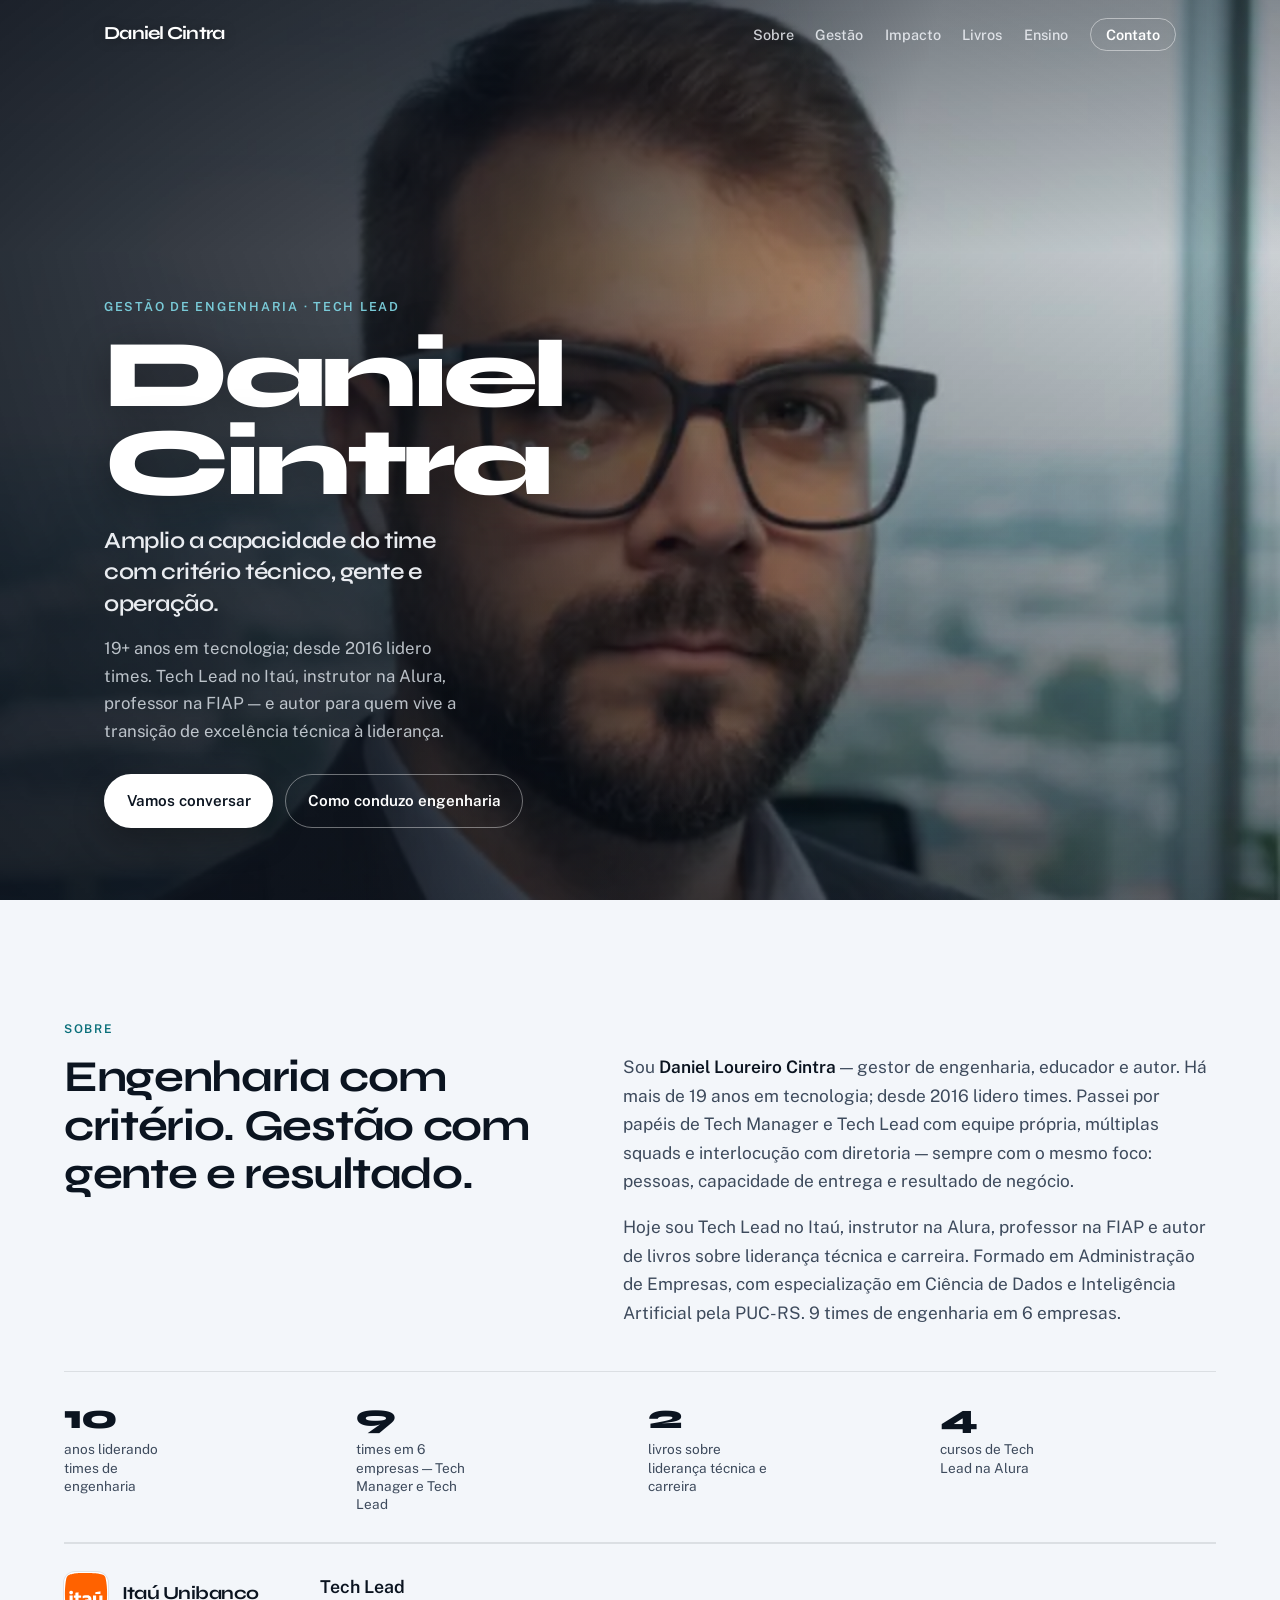
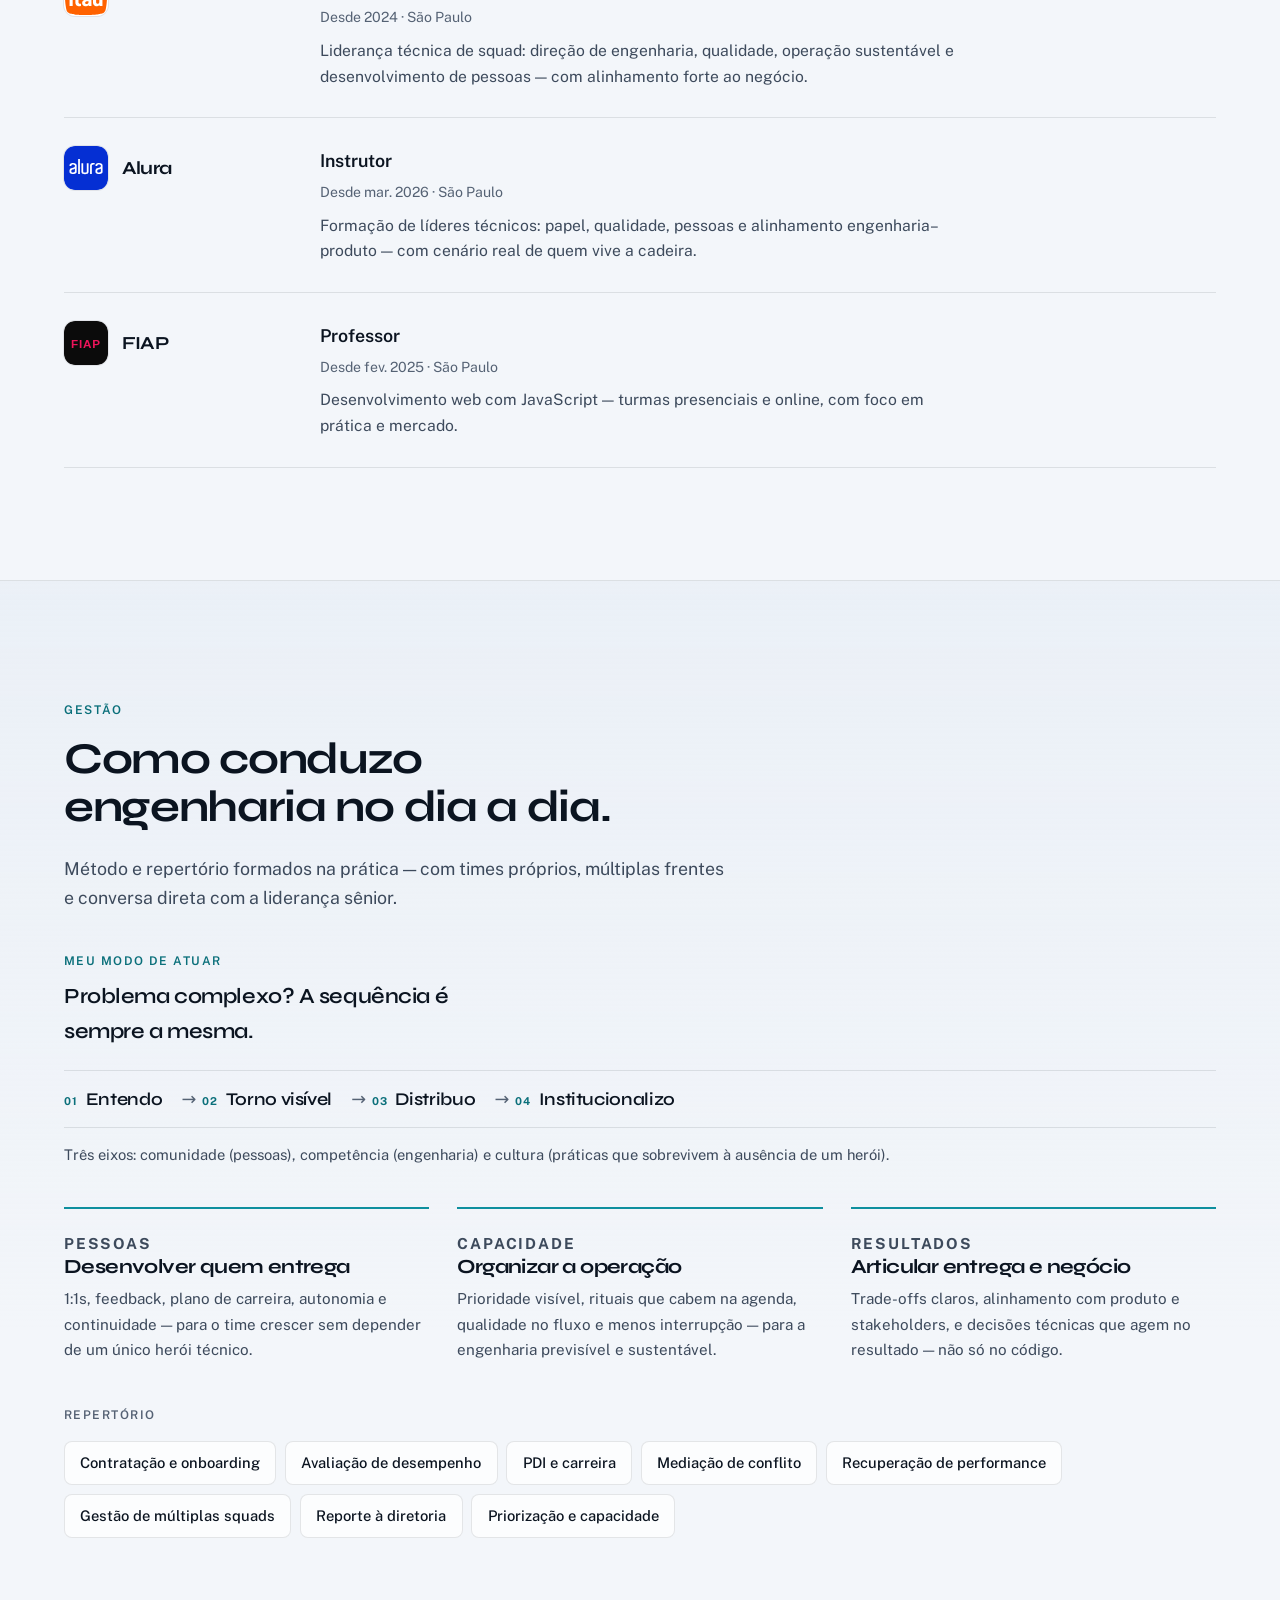
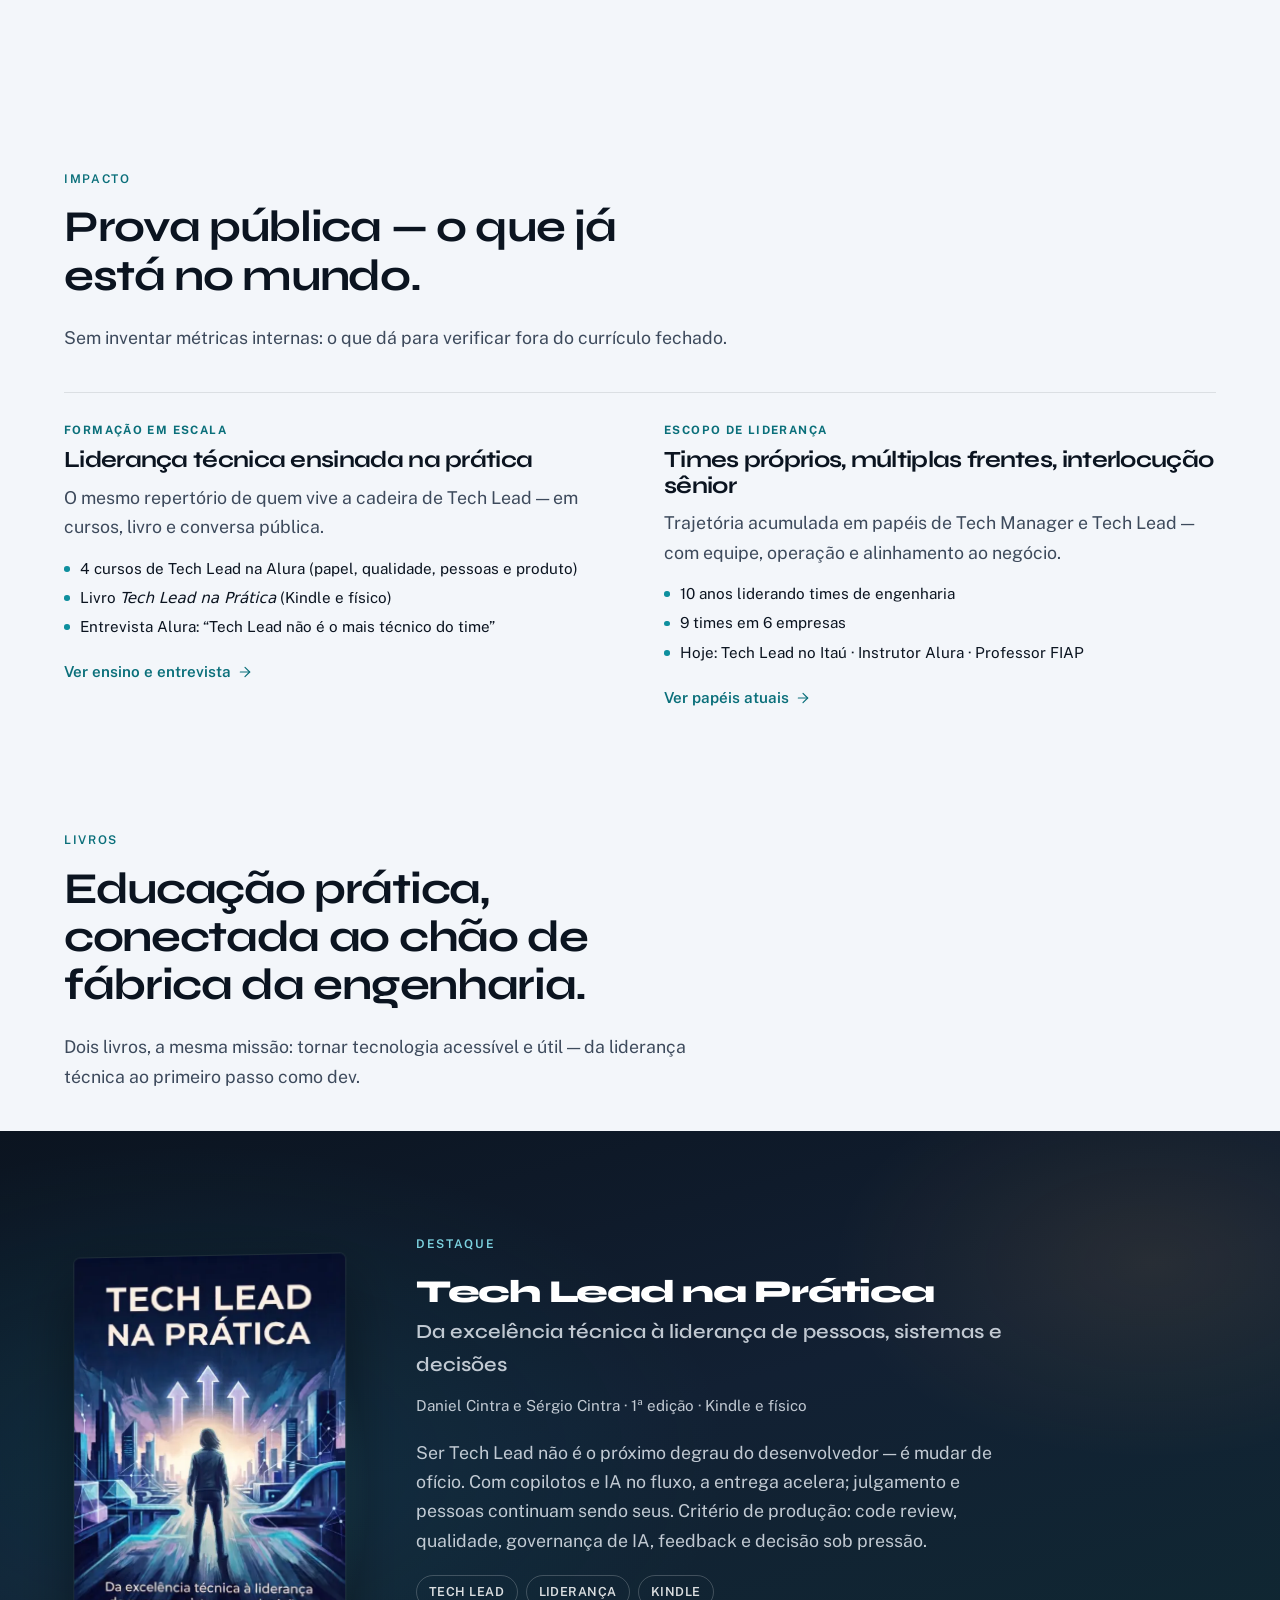
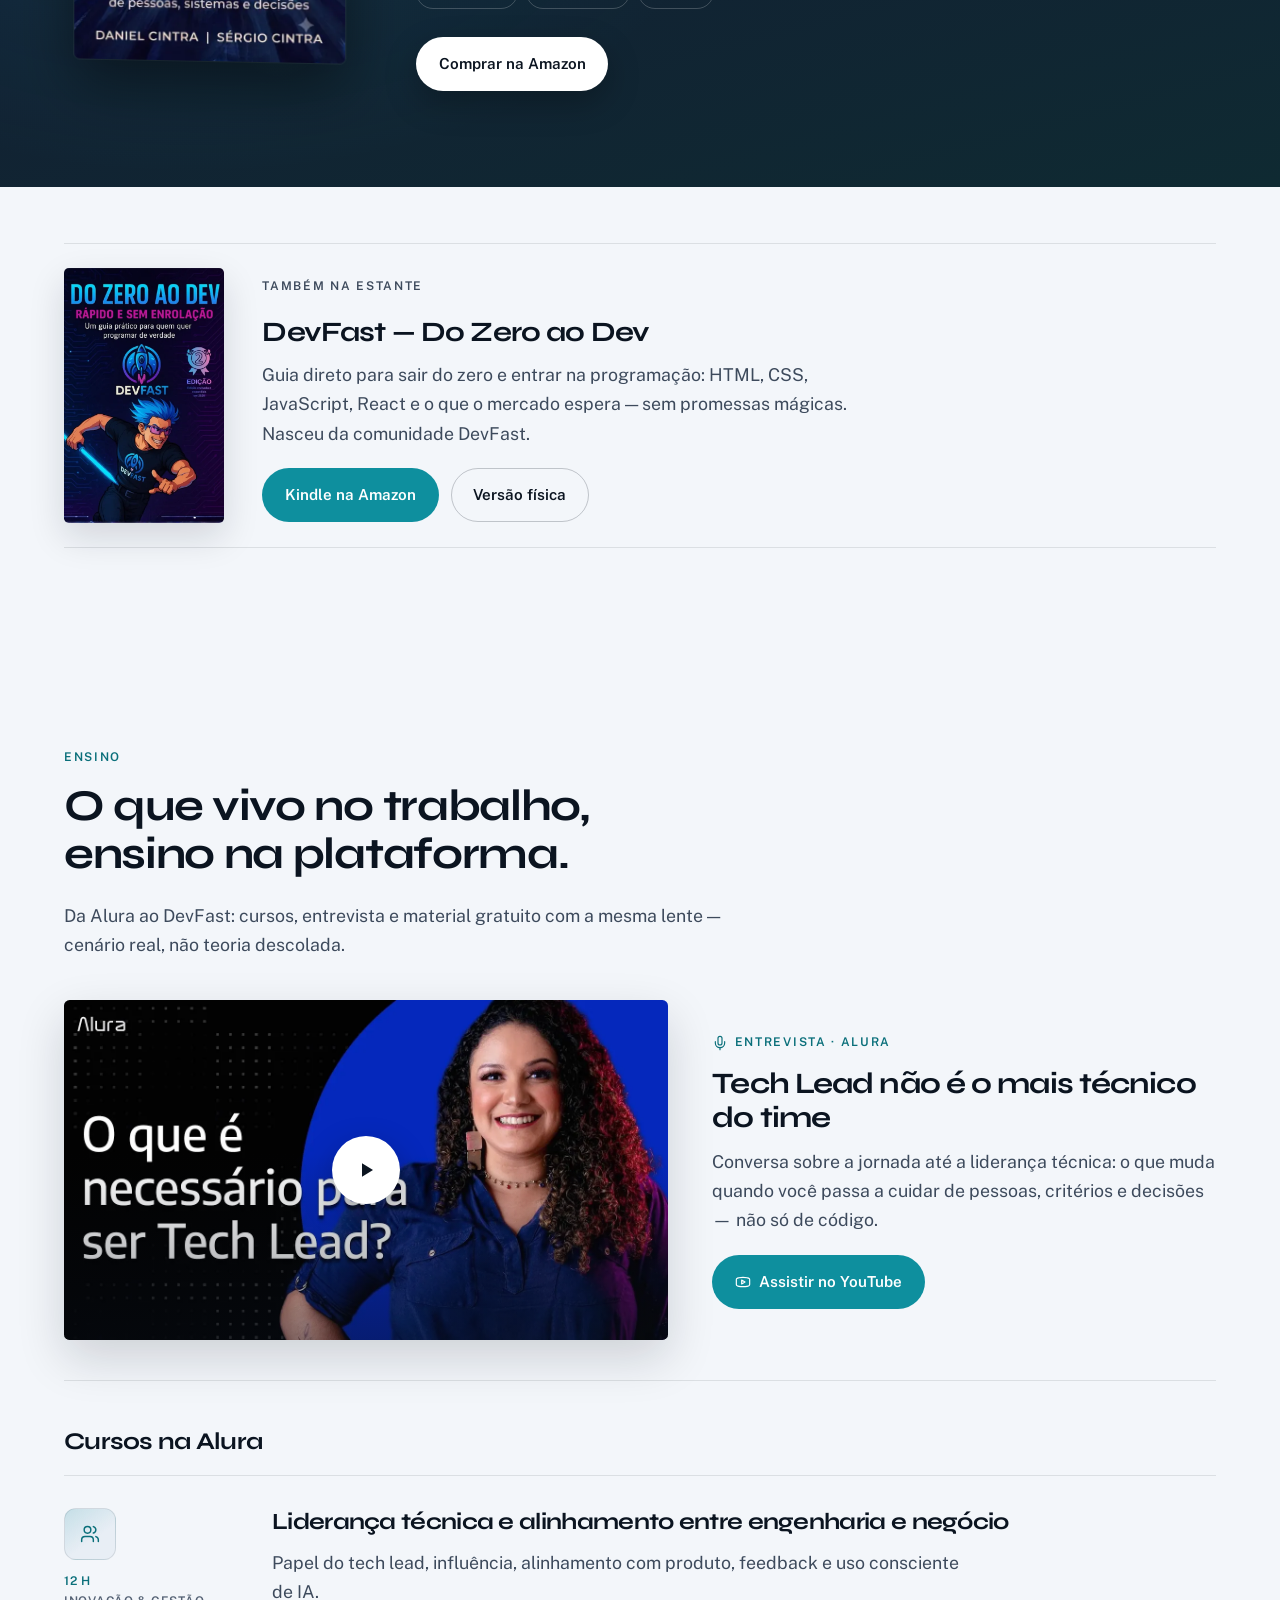
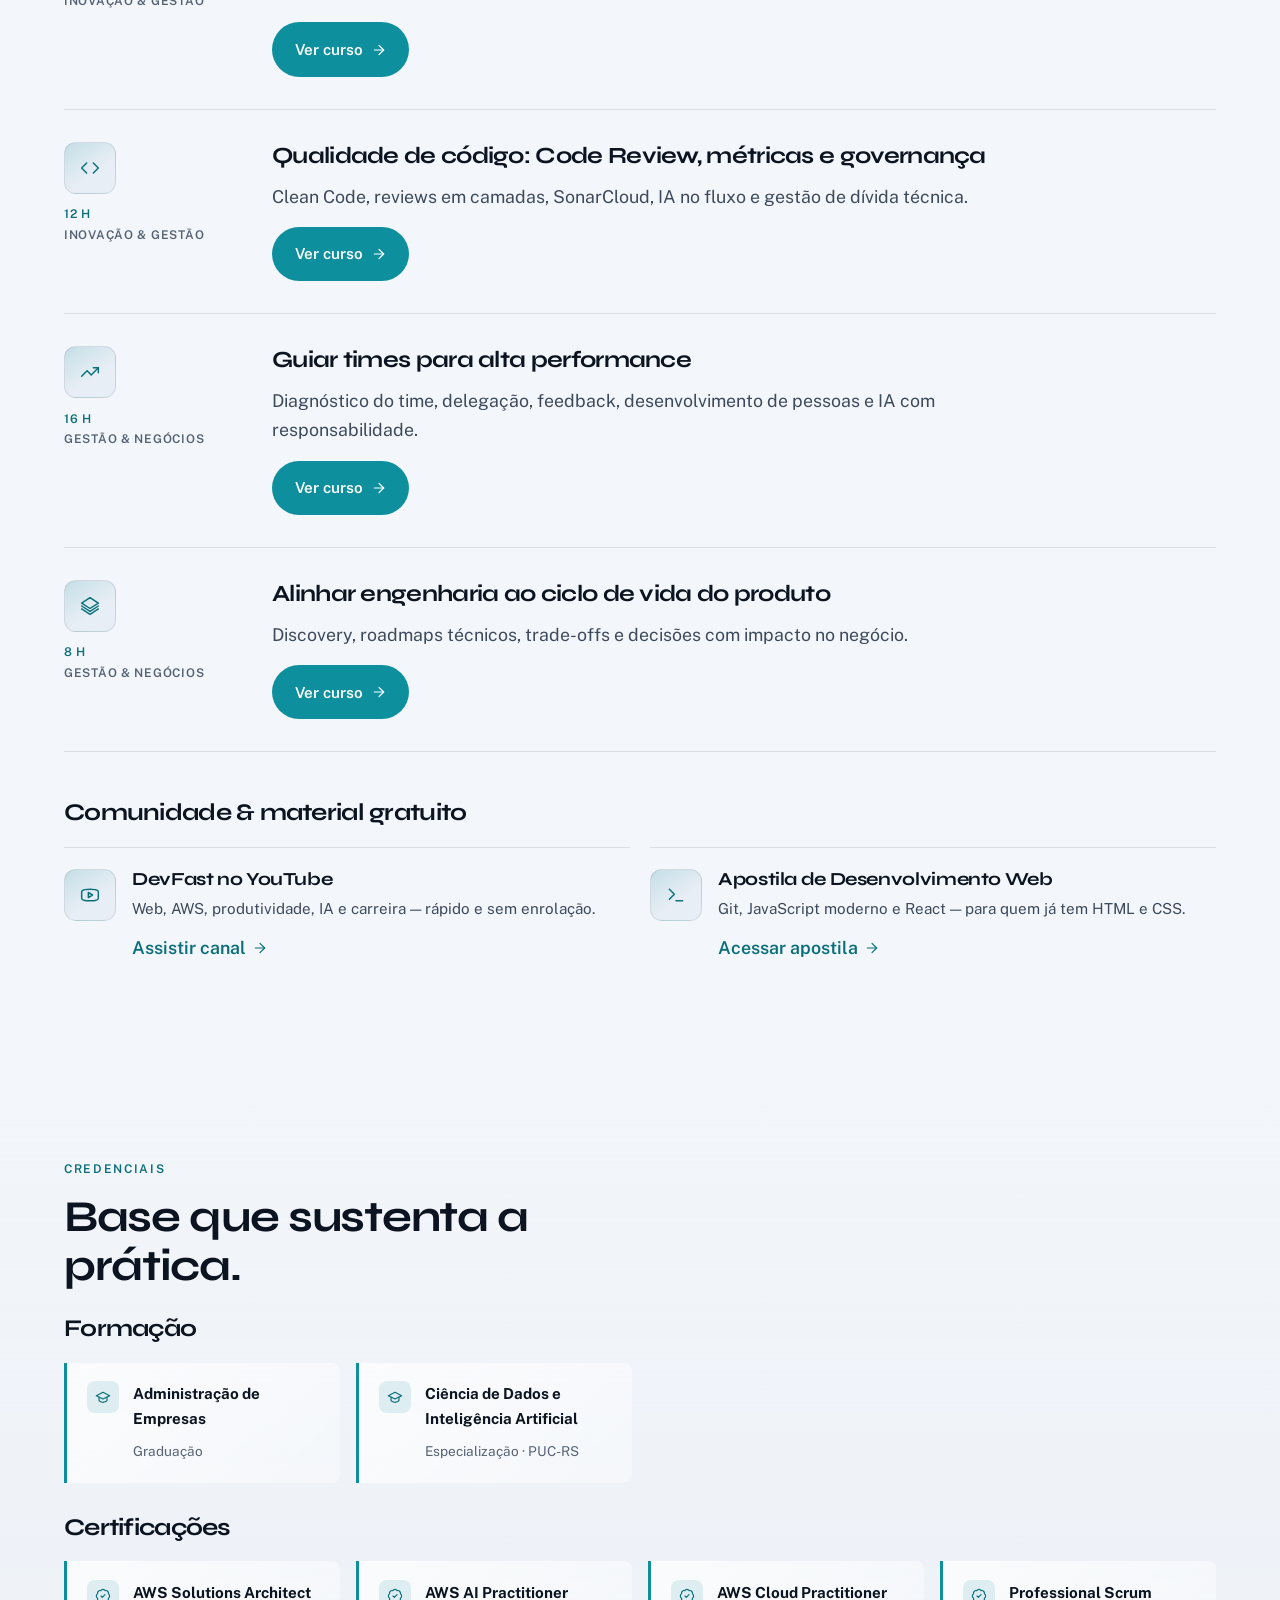
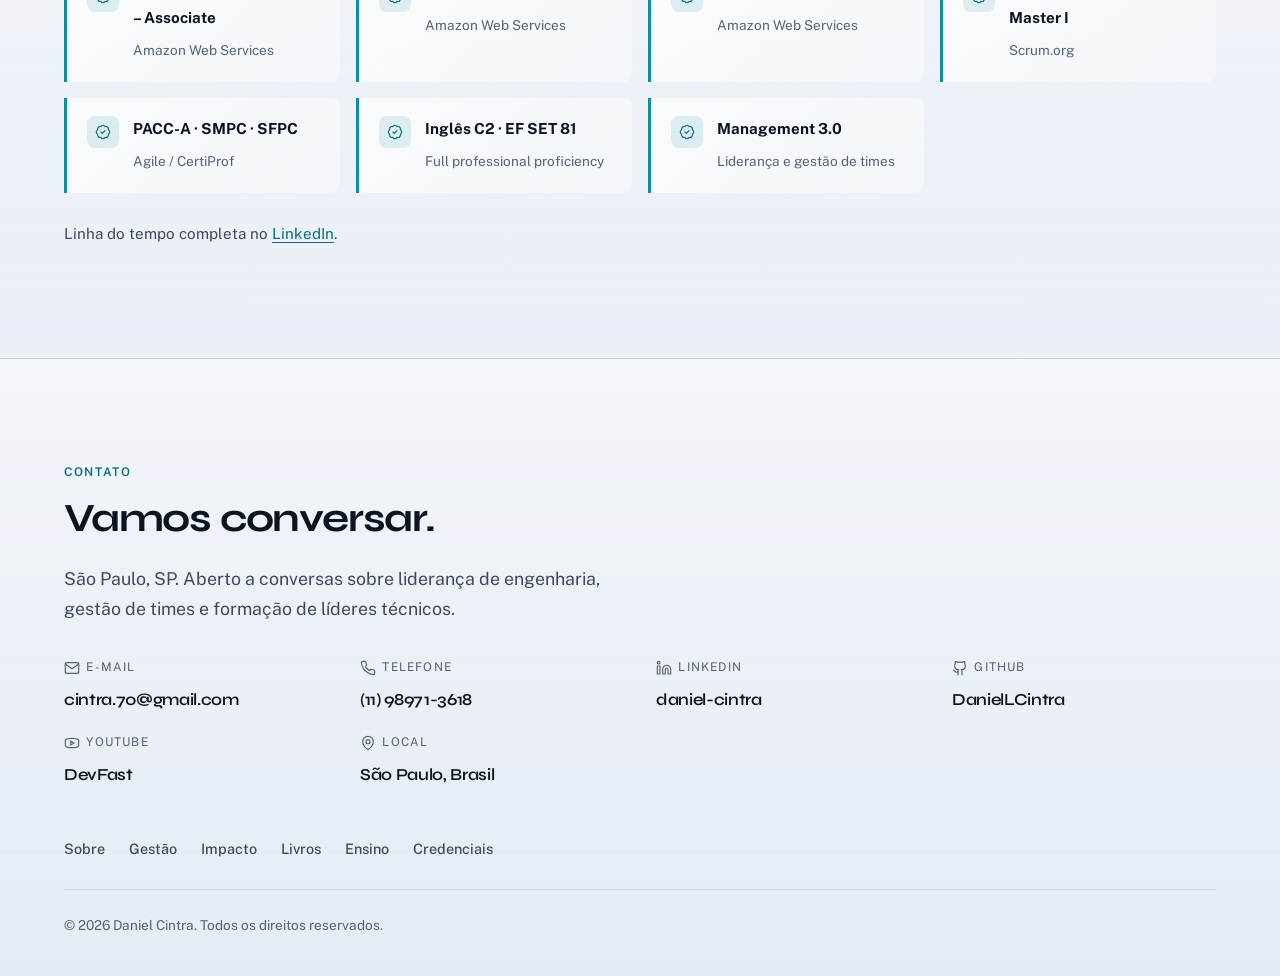
==== commit ea48a1a5: "Add Impact proof section and move method into Gestão. Surface verifiable public outcomes between man" ====
--- a/index.html
+++ b/index.html
@@ -149,6 +149,7 @@
 				<ul class="nav-list">
 					<li><a href="#sobre">Sobre</a></li>
 					<li><a href="#escopo">Gestão</a></li>
+					<li><a href="#impacto">Impacto</a></li>
 					<li><a href="#livros">Livros</a></li>
 					<li><a href="#ensino">Ensino</a></li>
 					<li><a class="nav-cta" href="#contato">Contato</a></li>
@@ -204,7 +205,78 @@
 					</div>
 				</div>
 
-				<div class="method">
+				<div class="proof">
+					<div class="proof__item">
+						<strong>10</strong>
+						<span>anos liderando times de engenharia</span>
+					</div>
+					<div class="proof__item">
+						<strong>9</strong>
+						<span>times em 6 empresas — Tech Manager e Tech Lead</span>
+					</div>
+					<div class="proof__item">
+						<strong>2</strong>
+						<span>livros sobre liderança técnica e carreira</span>
+					</div>
+					<div class="proof__item">
+						<strong>4</strong>
+						<span>cursos de Tech Lead na Alura</span>
+					</div>
+				</div>
+
+				<div class="roles">
+					<article class="role">
+						<div class="role__org">
+							<img class="role__logo" src="images/logos/itau.svg" width="48" height="48" alt=""
+								loading="lazy" decoding="async" />
+							<span>Itaú Unibanco</span>
+						</div>
+						<div>
+							<p class="role__title">Tech Lead</p>
+							<p class="role__meta">Desde 2024 · São Paulo</p>
+							<p class="role__desc">Liderança técnica de squad: direção de engenharia, qualidade,
+								operação sustentável e desenvolvimento de pessoas — com alinhamento forte ao negócio.
+							</p>
+						</div>
+					</article>
+					<article class="role">
+						<div class="role__org">
+							<img class="role__logo" src="images/logos/alura-mark.svg" width="48" height="48" alt=""
+								loading="lazy" decoding="async" />
+							<span>Alura</span>
+						</div>
+						<div>
+							<p class="role__title">Instrutor</p>
+							<p class="role__meta">Desde mar. 2026 · São Paulo</p>
+							<p class="role__desc">Formação de líderes técnicos: papel, qualidade, pessoas e
+								alinhamento engenharia–produto — com cenário real de quem vive a cadeira.</p>
+						</div>
+					</article>
+					<article class="role">
+						<div class="role__org">
+							<img class="role__logo" src="images/logos/fiap.svg" width="48" height="48" alt=""
+								loading="lazy" decoding="async" />
+							<span>FIAP</span>
+						</div>
+						<div>
+							<p class="role__title">Professor</p>
+							<p class="role__meta">Desde fev. 2025 · São Paulo</p>
+							<p class="role__desc">Desenvolvimento web com JavaScript — turmas presenciais e online,
+								com foco em prática e mercado.</p>
+						</div>
+					</article>
+				</div>
+			</div>
+		</section>
+
+		<section id="escopo" class="section scope">
+			<div class="section__inner reveal">
+				<p class="section__label">Gestão</p>
+				<h2 class="section__title">Como conduzo engenharia no dia a dia.</h2>
+				<p class="section__intro">Método e repertório formados na prática — com times próprios, múltiplas
+					frentes e conversa direta com a liderança sênior.</p>
+
+				<div class="method method--in-scope">
 					<p class="method__label">Meu modo de atuar</p>
 					<p class="method__lead">Problema complexo? A sequência é sempre a mesma.</p>
 					<ol class="method__steps">
@@ -213,79 +285,9 @@
 						<li><strong>Distribuo</strong></li>
 						<li><strong>Institucionalizo</strong></li>
 					</ol>
-					<p class="method__axis">Três eixos: comunidade, competência e cultura.</p>
-				</div>
-
-				<div class="proof">
-					<div class="proof__item">
-						<strong>10</strong>
-						<span>anos liderando times de engenharia</span>
-					</div>
-					<div class="proof__item">
-						<strong>9</strong>
-						<span>times em 6 empresas — Tech Manager e Tech Lead</span>
-					</div>
-					<div class="proof__item">
-						<strong>2</strong>
-						<span>livros sobre liderança técnica e carreira</span>
-					</div>
-					<div class="proof__item">
-						<strong>4</strong>
-						<span>cursos de Tech Lead na Alura</span>
-					</div>
-				</div>
-
-				<div class="roles">
-					<article class="role">
-						<div class="role__org">
-							<img class="role__logo" src="images/logos/itau.svg" width="48" height="48" alt=""
-								loading="lazy" decoding="async" />
-							<span>Itaú Unibanco</span>
-						</div>
-						<div>
-							<p class="role__title">Tech Lead</p>
-							<p class="role__meta">Desde 2024 · São Paulo</p>
-							<p class="role__desc">Liderança técnica de squad: direção de engenharia, qualidade,
-								operação sustentável e desenvolvimento de pessoas — com alinhamento forte ao negócio.
-							</p>
-						</div>
-					</article>
-					<article class="role">
-						<div class="role__org">
-							<img class="role__logo" src="images/logos/alura-mark.svg" width="48" height="48" alt=""
-								loading="lazy" decoding="async" />
-							<span>Alura</span>
-						</div>
-						<div>
-							<p class="role__title">Instrutor</p>
-							<p class="role__meta">Desde mar. 2026 · São Paulo</p>
-							<p class="role__desc">Formação de líderes técnicos: papel, qualidade, pessoas e
-								alinhamento engenharia–produto — com cenário real de quem vive a cadeira.</p>
-						</div>
-					</article>
-					<article class="role">
-						<div class="role__org">
-							<img class="role__logo" src="images/logos/fiap.svg" width="48" height="48" alt=""
-								loading="lazy" decoding="async" />
-							<span>FIAP</span>
-						</div>
-						<div>
-							<p class="role__title">Professor</p>
-							<p class="role__meta">Desde fev. 2025 · São Paulo</p>
-							<p class="role__desc">Desenvolvimento web com JavaScript — turmas presenciais e online,
-								com foco em prática e mercado.</p>
-						</div>
-					</article>
-				</div>
-			</div>
-		</section>
-
-		<section id="escopo" class="section scope">
-			<div class="section__inner reveal">
-				<p class="section__label">Gestão</p>
-				<h2 class="section__title">Como conduzo engenharia no dia a dia.</h2>
-				<p class="section__intro">Método e repertório formados na prática — com times próprios, múltiplas
-					frentes e conversa direta com a liderança sênior.</p>
+					<p class="method__axis">Três eixos: comunidade (pessoas), competência (engenharia) e cultura
+						(práticas que sobrevivem à ausência de um herói).</p>
+				</div>
 
 				<div class="scope-grid">
 					<article class="scope-card">
@@ -320,6 +322,46 @@
 						<li>Reporte à diretoria</li>
 						<li>Priorização e capacidade</li>
 					</ul>
+				</div>
+			</div>
+		</section>
+
+		<section id="impacto" class="section">
+			<div class="section__inner reveal">
+				<p class="section__label">Impacto</p>
+				<h2 class="section__title">Prova pública — o que já está no mundo.</h2>
+				<p class="section__intro">Sem inventar métricas internas: o que dá para verificar fora do currículo
+					fechado.</p>
+
+				<div class="impact-list">
+					<article class="impact">
+						<p class="impact__kicker">Formação em escala</p>
+						<h3 class="impact__title">Liderança técnica ensinada na prática</h3>
+						<p class="impact__desc">O mesmo repertório de quem vive a cadeira de Tech Lead — em cursos,
+							livro e conversa pública.</p>
+						<ul class="impact__facts">
+							<li>4 cursos de Tech Lead na Alura (papel, qualidade, pessoas e produto)</li>
+							<li>Livro <em>Tech Lead na Prática</em> (Kindle e físico)</li>
+							<li>Entrevista Alura: “Tech Lead não é o mais técnico do time”</li>
+						</ul>
+						<a class="impact__link" href="#ensino">Ver ensino e entrevista
+							<svg class="icon icon--sm" aria-hidden="true"><use href="#i-arrow"></use></svg>
+						</a>
+					</article>
+					<article class="impact">
+						<p class="impact__kicker">Escopo de liderança</p>
+						<h3 class="impact__title">Times próprios, múltiplas frentes, interlocução sênior</h3>
+						<p class="impact__desc">Trajetória acumulada em papéis de Tech Manager e Tech Lead — com
+							equipe, operação e alinhamento ao negócio.</p>
+						<ul class="impact__facts">
+							<li>10 anos liderando times de engenharia</li>
+							<li>9 times em 6 empresas</li>
+							<li>Hoje: Tech Lead no Itaú · Instrutor Alura · Professor FIAP</li>
+						</ul>
+						<a class="impact__link" href="#sobre">Ver papéis atuais
+							<svg class="icon icon--sm" aria-hidden="true"><use href="#i-arrow"></use></svg>
+						</a>
+					</article>
 				</div>
 			</div>
 		</section>
@@ -714,6 +756,7 @@
 			<nav class="footer-nav" aria-label="Secundária">
 				<a href="#sobre">Sobre</a>
 				<a href="#escopo">Gestão</a>
+				<a href="#impacto">Impacto</a>
 				<a href="#livros">Livros</a>
 				<a href="#ensino">Ensino</a>
 				<a href="#credenciais">Credenciais</a>
--- a/assets/css/site.css
+++ b/assets/css/site.css
@@ -763,6 +763,13 @@
   border-top: 1px solid var(--line);
 }
 
+.method--in-scope {
+  margin-top: 0;
+  margin-bottom: 2.5rem;
+  padding-top: 0;
+  border-top: none;
+}
+
 .method__label {
   font-size: 0.75rem;
   font-weight: 600;
@@ -830,6 +837,78 @@
   margin: 0.9rem 0 0;
   font-size: 0.92rem;
   color: var(--ink-soft);
+}
+
+/* Impact — editorial proof, not cards */
+.impact-list {
+  display: grid;
+  grid-template-columns: repeat(2, minmax(0, 1fr));
+  gap: 2rem 3rem;
+  margin-top: 0.5rem;
+  padding-top: 1.75rem;
+  border-top: 1px solid var(--line);
+}
+
+.impact__kicker {
+  font-size: 0.72rem;
+  font-weight: 700;
+  letter-spacing: 0.12em;
+  text-transform: uppercase;
+  color: var(--accent-deep);
+  margin: 0 0 0.45rem;
+}
+
+.impact__title {
+  font-family: var(--font-display);
+  font-size: clamp(1.2rem, 2vw, 1.45rem);
+  letter-spacing: -0.03em;
+  margin: 0 0 0.65rem;
+}
+
+.impact__desc {
+  color: var(--ink-soft);
+  margin: 0 0 1rem;
+  max-width: 36rem;
+}
+
+.impact__facts {
+  list-style: none;
+  margin: 0 0 1.15rem;
+  padding: 0;
+  display: grid;
+  gap: 0.45rem;
+}
+
+.impact__facts li {
+  position: relative;
+  padding-left: 1rem;
+  font-size: 0.95rem;
+  color: var(--ink);
+  line-height: 1.45;
+}
+
+.impact__facts li::before {
+  content: "";
+  position: absolute;
+  left: 0;
+  top: 0.55em;
+  width: 0.35rem;
+  height: 0.35rem;
+  border-radius: 50%;
+  background: var(--accent);
+}
+
+.impact__link {
+  display: inline-flex;
+  align-items: center;
+  gap: 0.35rem;
+  font-weight: 600;
+  font-size: 0.95rem;
+  text-decoration: none;
+}
+
+.impact__link:hover {
+  text-decoration: underline;
 }
 
 .proof {
@@ -1394,7 +1473,11 @@
 }
 
 .creds-band .subhead {
-  margin-top: 0.25rem;
+  margin-top: 2rem;
+}
+
+.creds-band .section__title + .subhead {
+  margin-top: 1.5rem;
 }
 
 .certs li {
@@ -1688,6 +1771,11 @@
     grid-template-columns: 1fr;
   }
 
+  .impact-list {
+    grid-template-columns: 1fr;
+    gap: 1.75rem;
+  }
+
   .method__steps {
     flex-direction: column;
     align-items: flex-start;
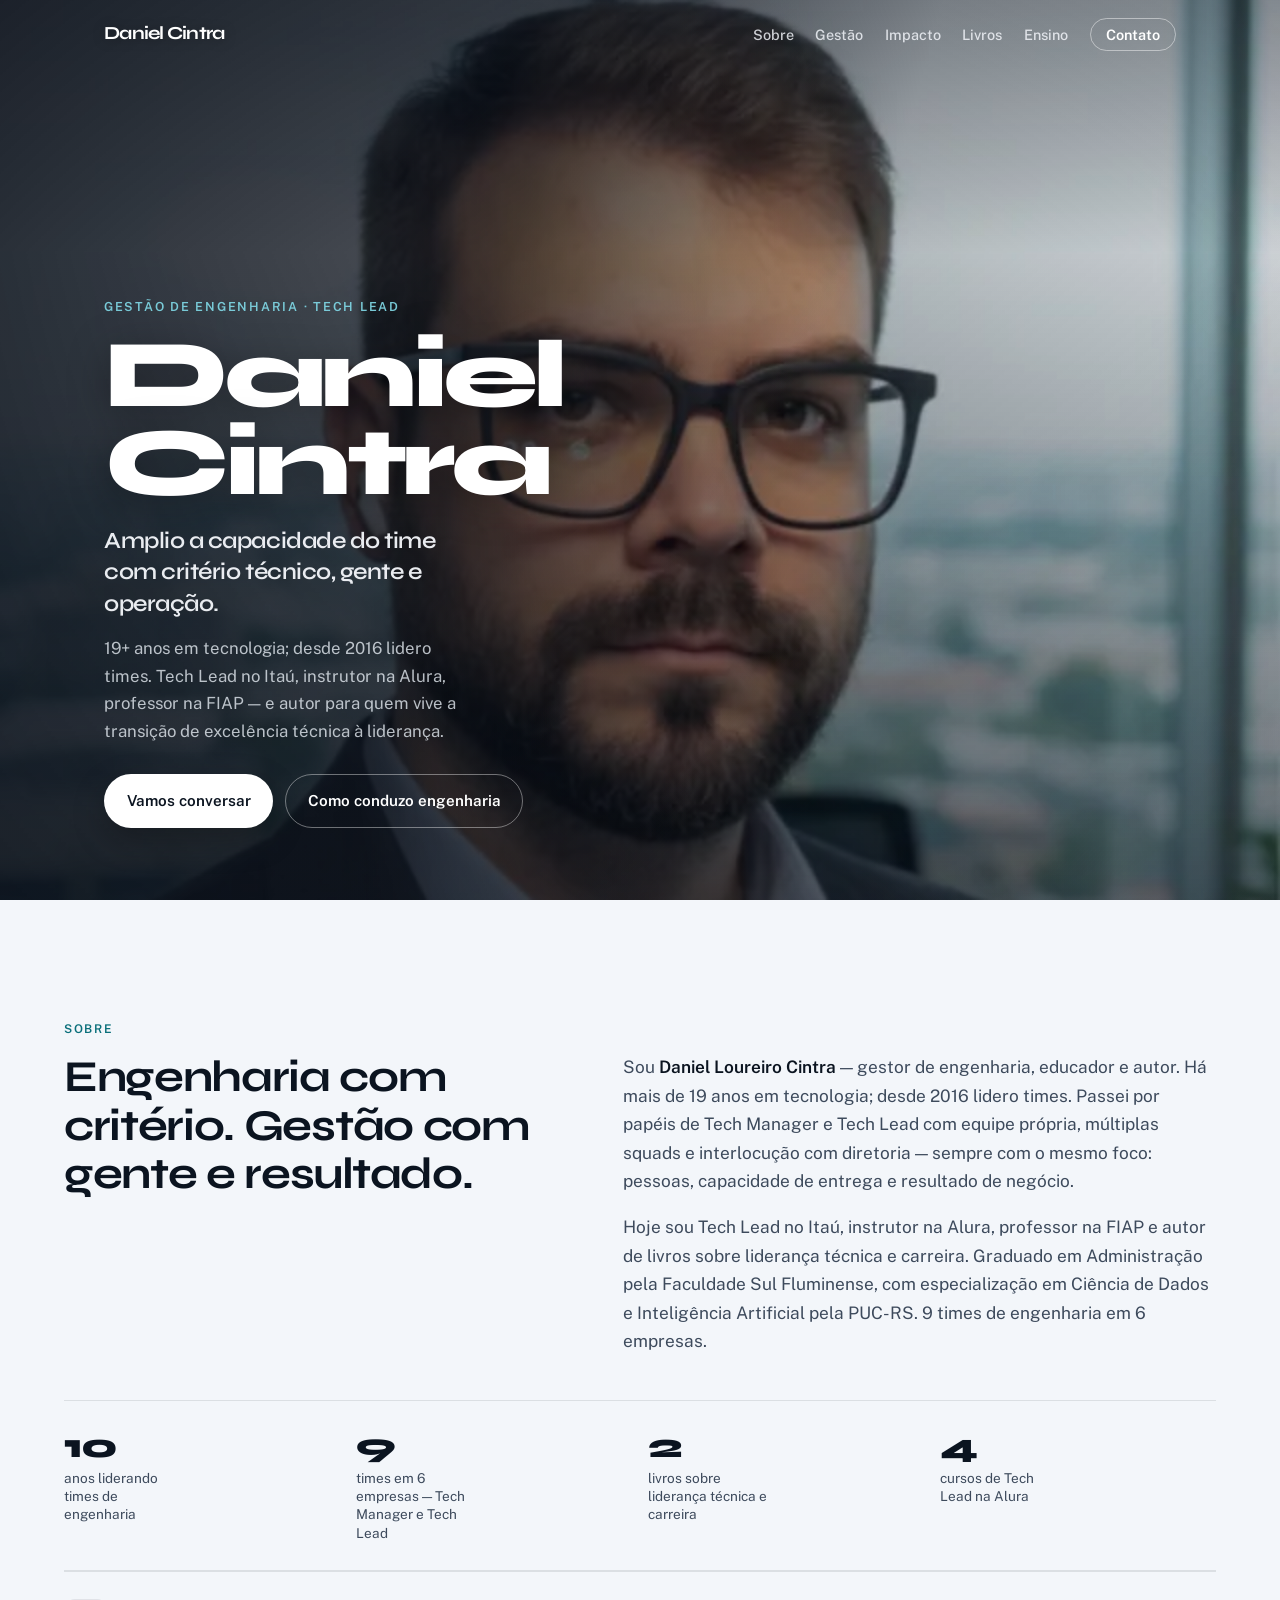
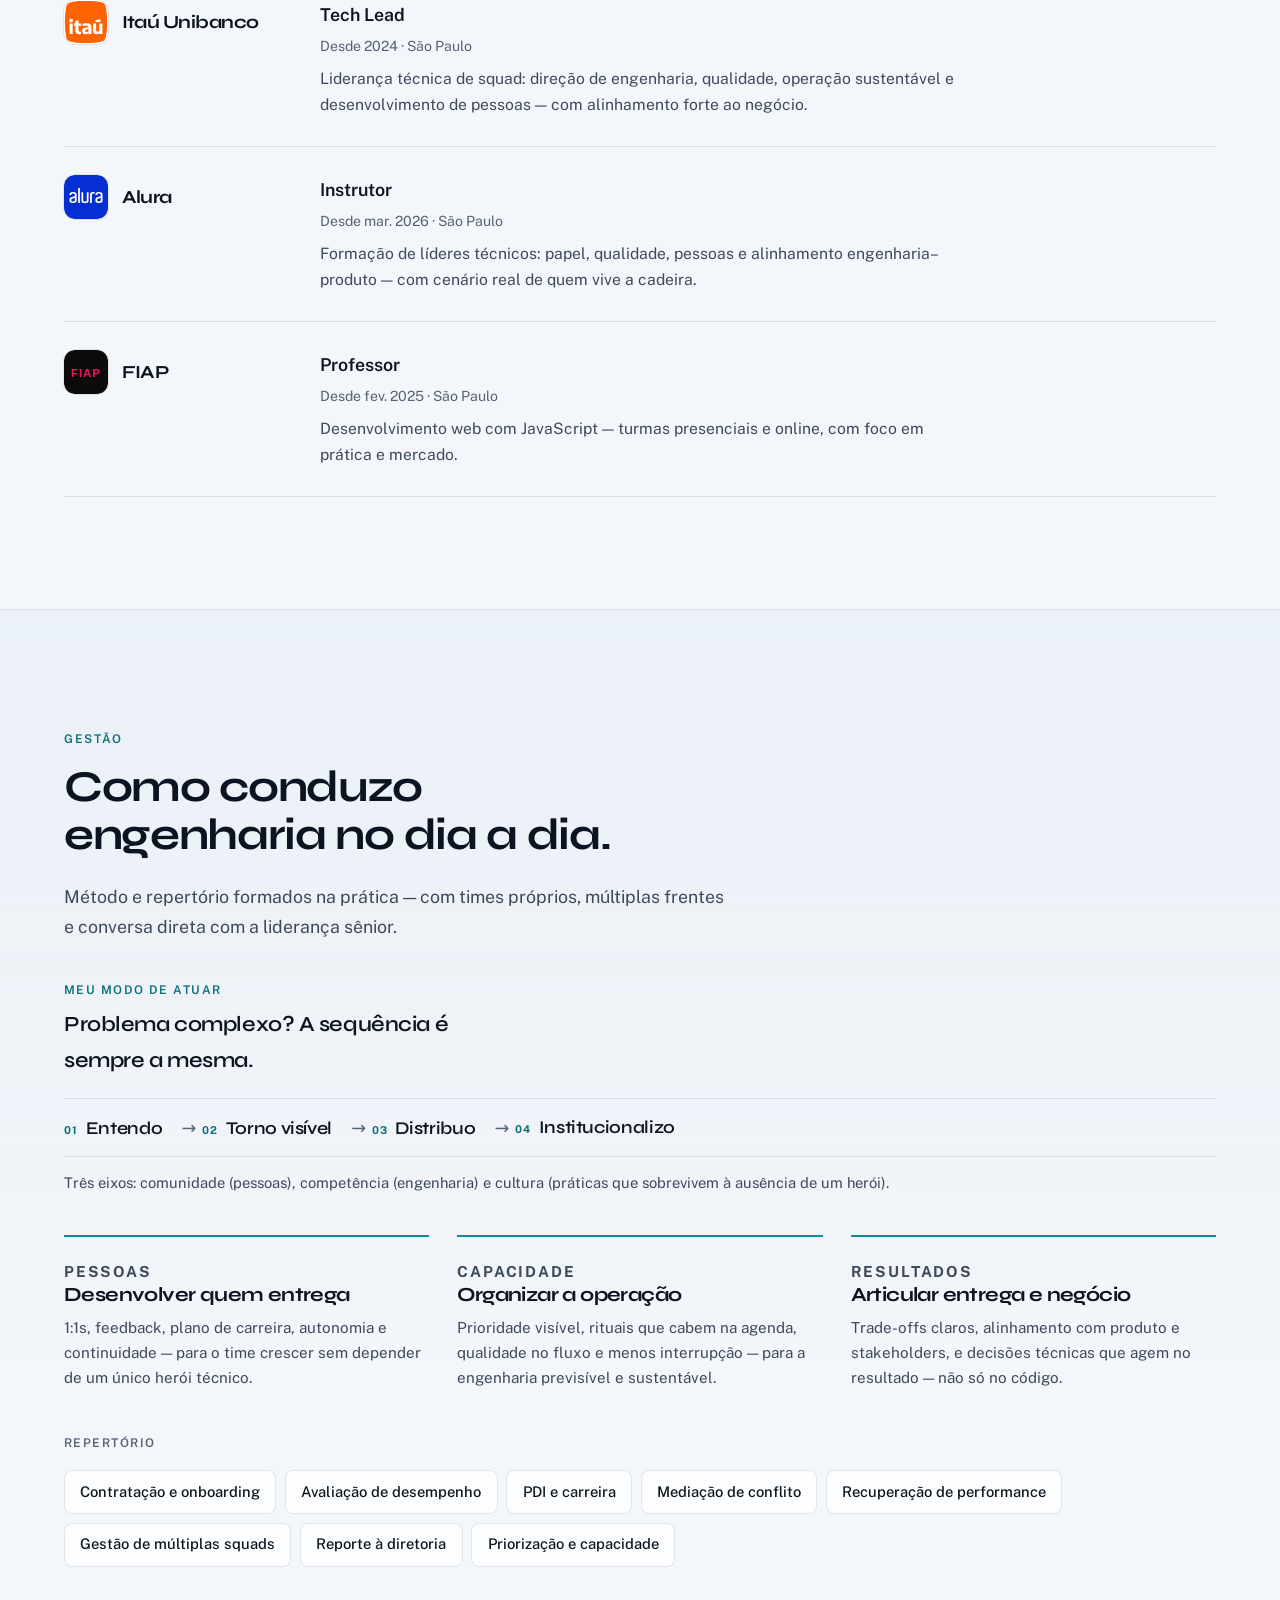
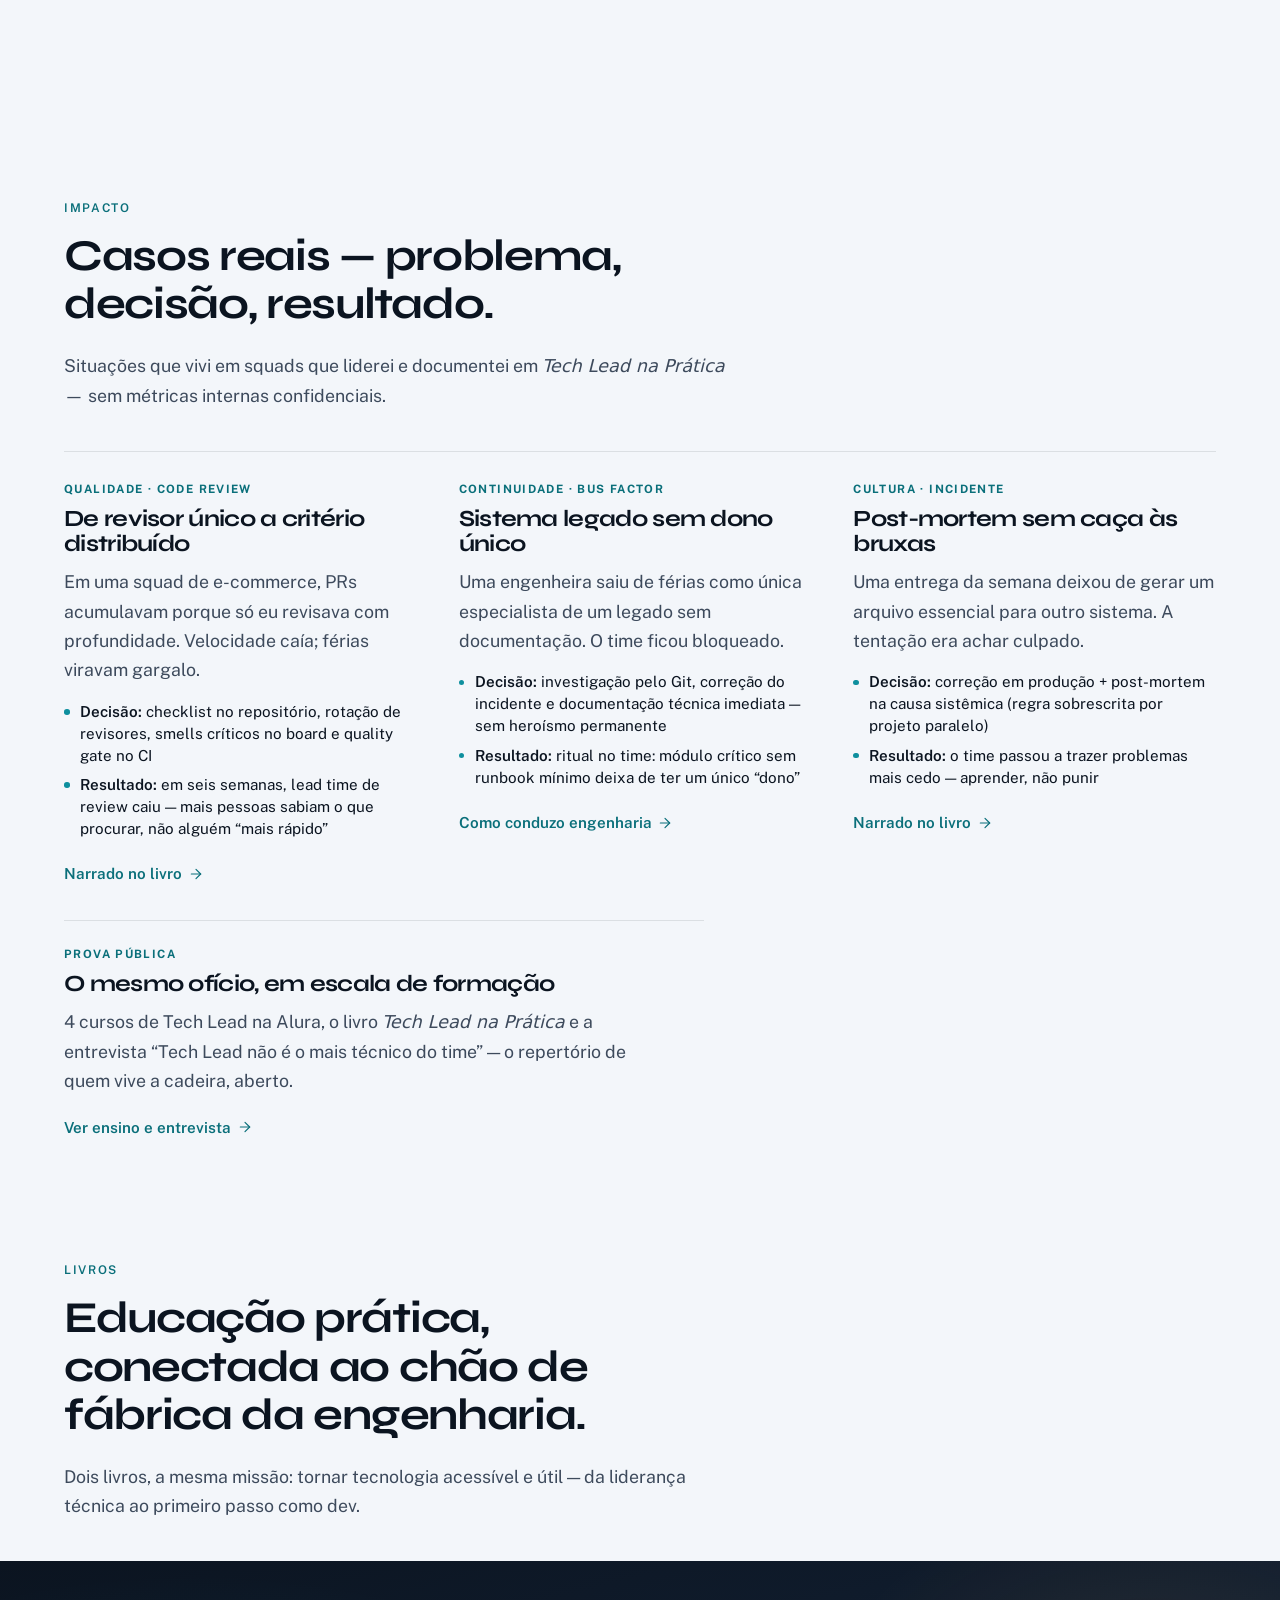
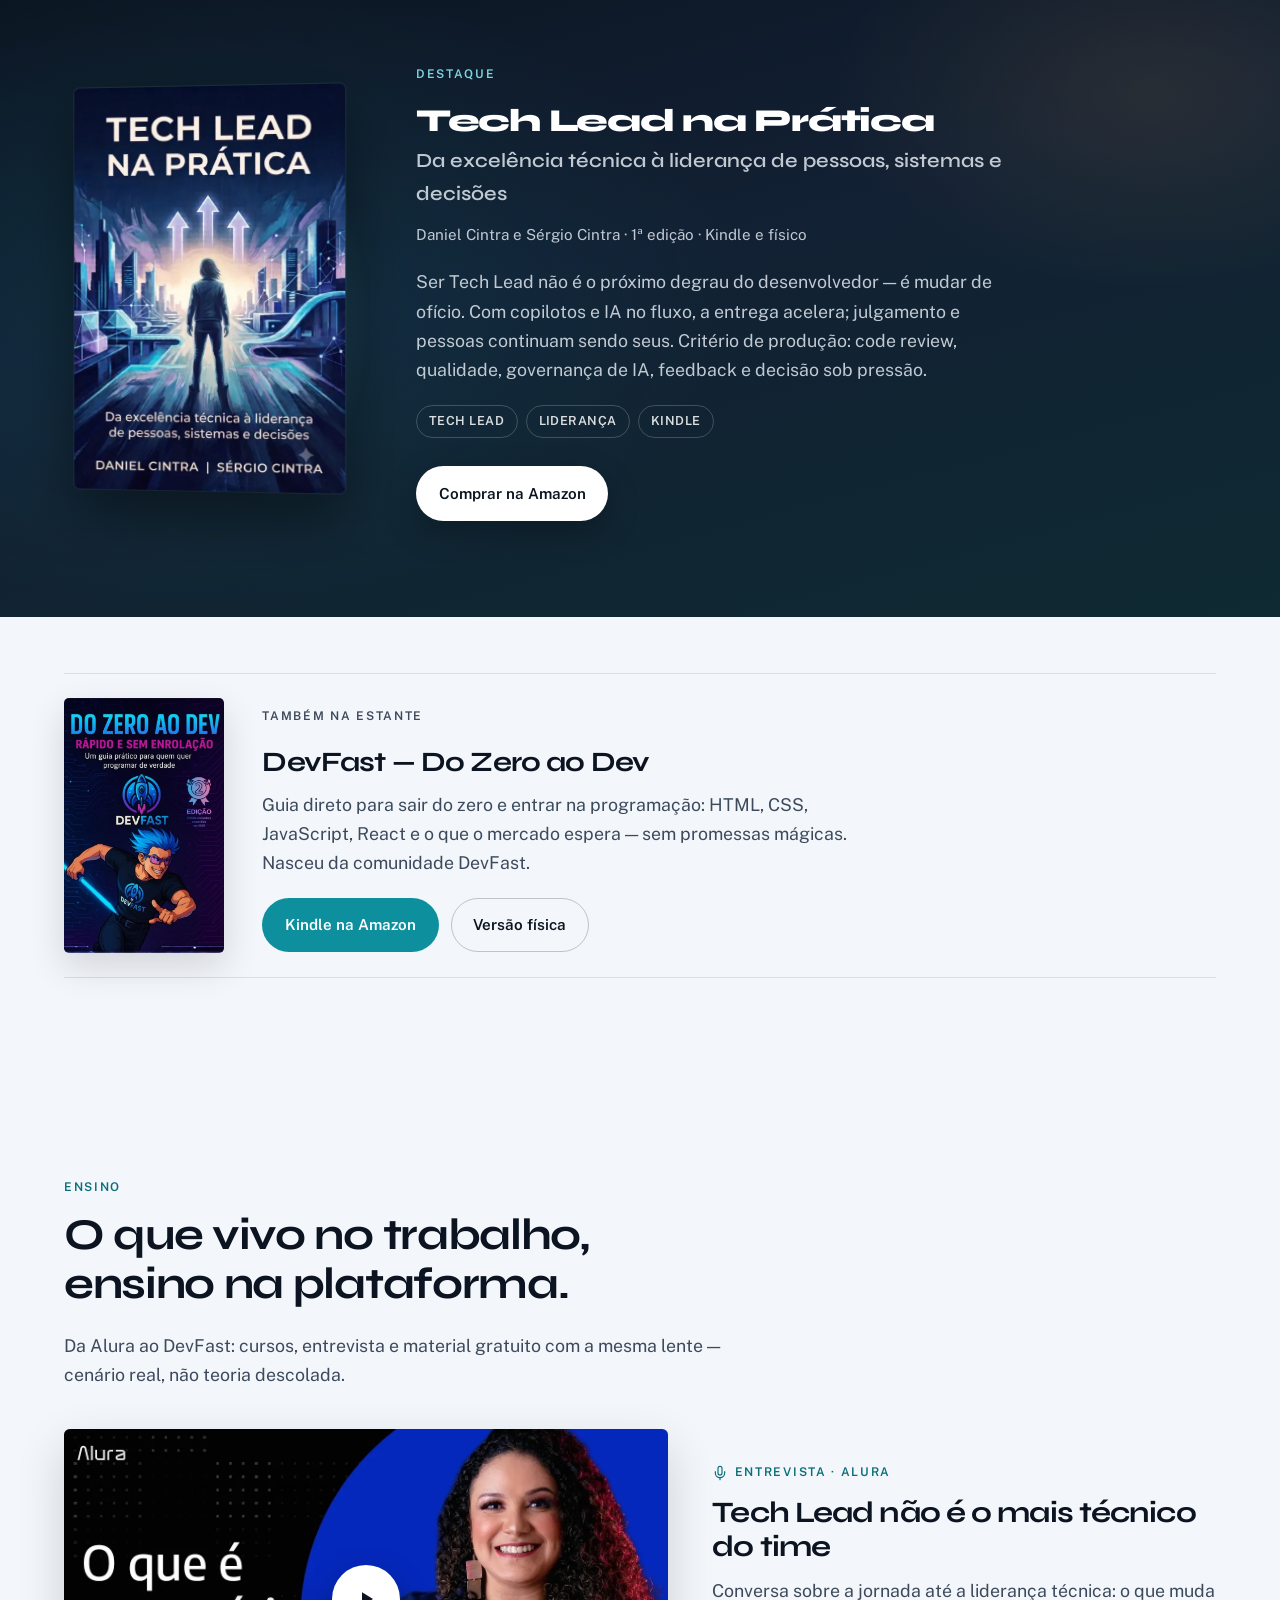
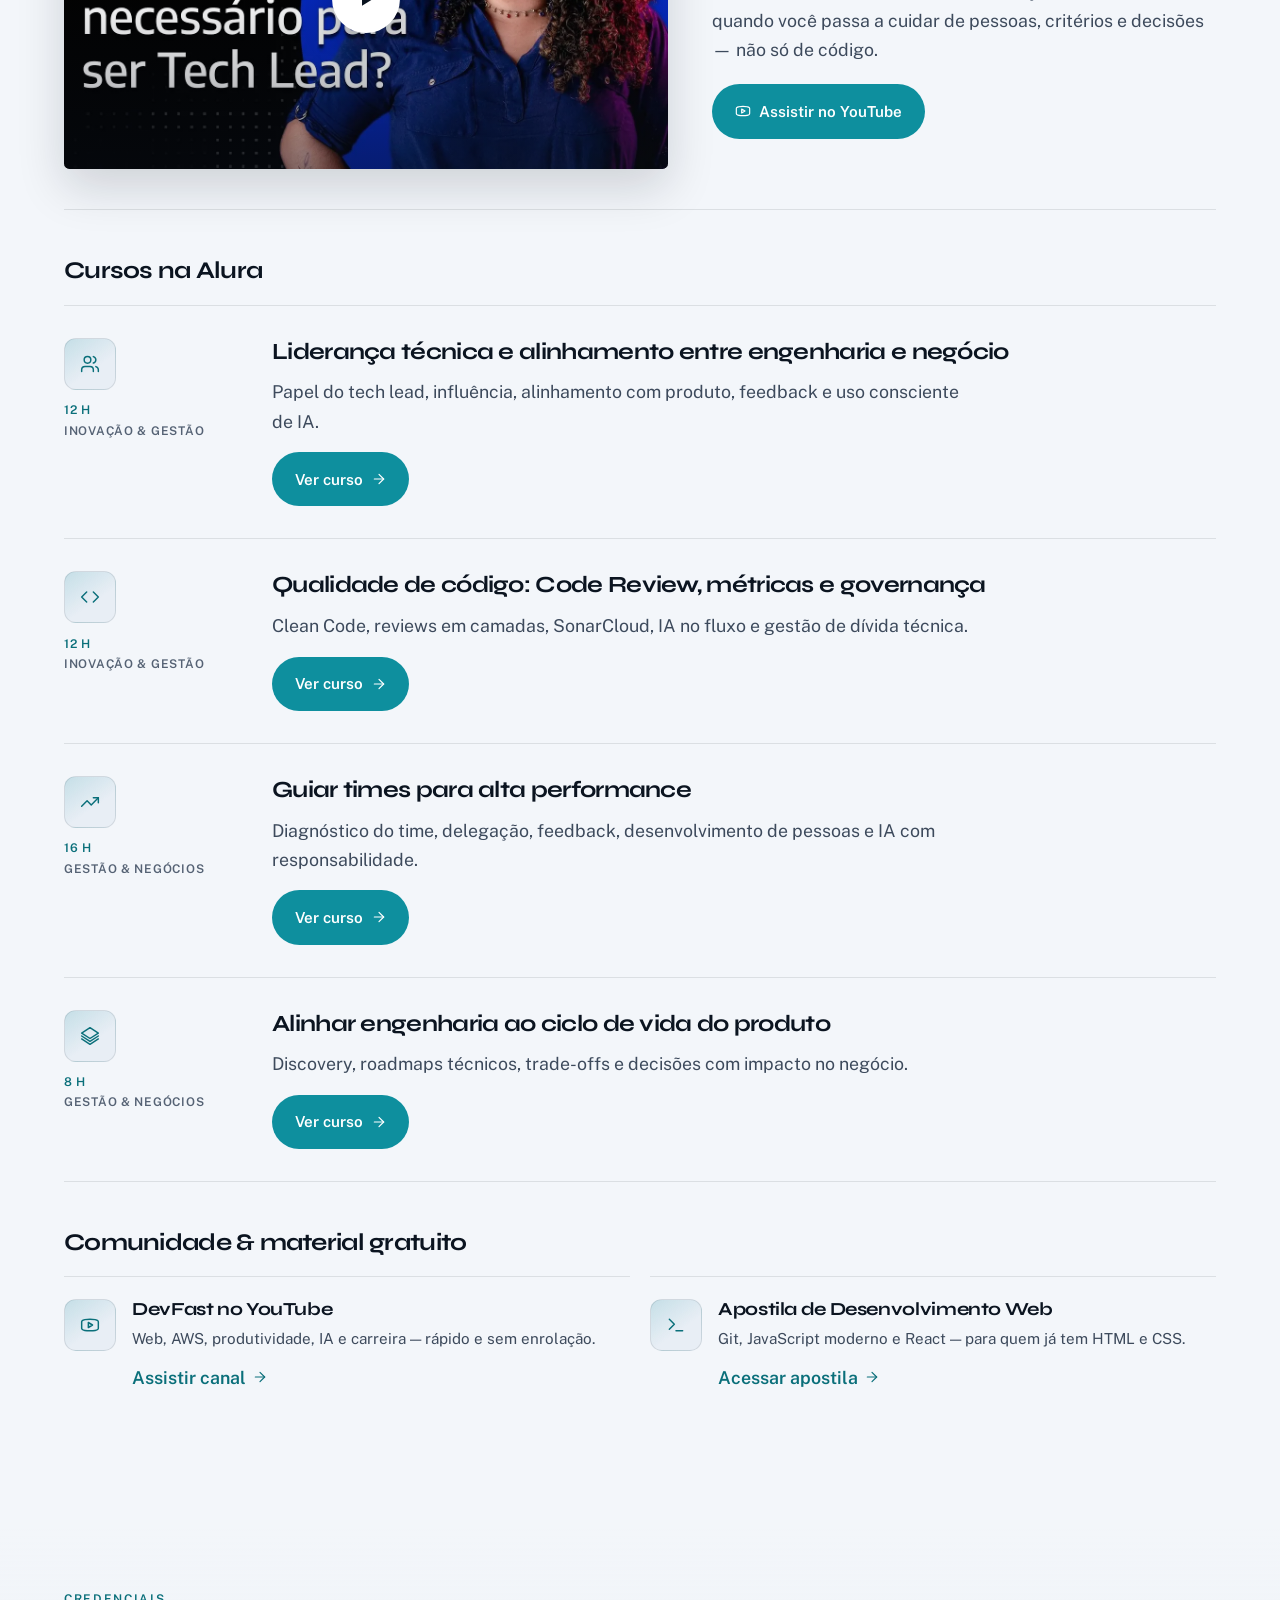
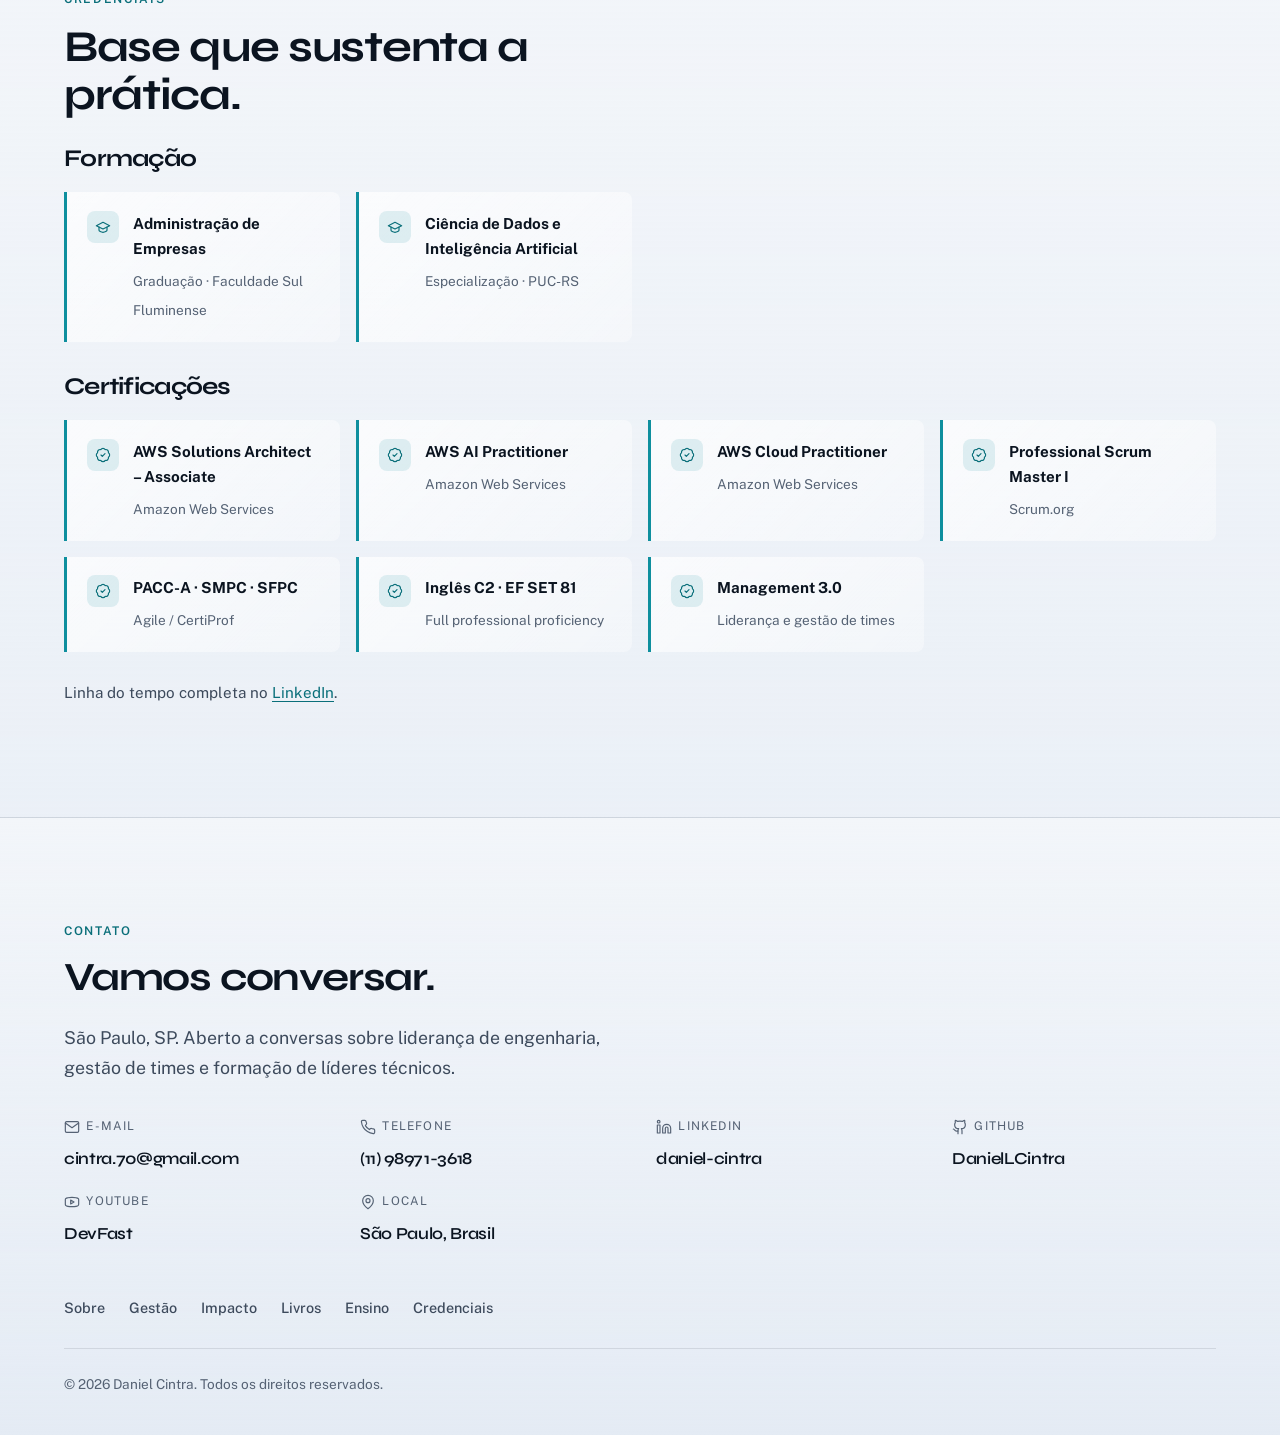
==== commit a79657ed: "Add book-backed impact cases and complete academic formation. Surface three portable leadership case" ====
--- a/index.html
+++ b/index.html
@@ -199,9 +199,9 @@
 							Lead com equipe própria, múltiplas squads e interlocução com diretoria — sempre com o mesmo
 							foco: pessoas, capacidade de entrega e resultado de negócio.</p>
 						<p>Hoje sou Tech Lead no Itaú, instrutor na Alura, professor na FIAP e autor de livros sobre
-							liderança técnica e carreira. Formado em Administração de Empresas, com especialização em
-							Ciência de Dados e Inteligência Artificial pela PUC-RS. 9 times de engenharia em 6
-							empresas.</p>
+							liderança técnica e carreira. Graduado em Administração pela Faculdade Sul Fluminense, com
+							especialização em Ciência de Dados e Inteligência Artificial pela PUC-RS. 9 times de
+							engenharia em 6 empresas.</p>
 					</div>
 				</div>
 
@@ -329,40 +329,68 @@
 		<section id="impacto" class="section">
 			<div class="section__inner reveal">
 				<p class="section__label">Impacto</p>
-				<h2 class="section__title">Prova pública — o que já está no mundo.</h2>
-				<p class="section__intro">Sem inventar métricas internas: o que dá para verificar fora do currículo
-					fechado.</p>
-
-				<div class="impact-list">
+				<h2 class="section__title">Casos reais — problema, decisão, resultado.</h2>
+				<p class="section__intro">Situações que vivi em squads que liderei e documentei em
+					<em>Tech Lead na Prática</em> — sem métricas internas confidenciais.</p>
+
+				<div class="impact-list impact-list--cases">
 					<article class="impact">
-						<p class="impact__kicker">Formação em escala</p>
-						<h3 class="impact__title">Liderança técnica ensinada na prática</h3>
-						<p class="impact__desc">O mesmo repertório de quem vive a cadeira de Tech Lead — em cursos,
-							livro e conversa pública.</p>
+						<p class="impact__kicker">Qualidade · Code review</p>
+						<h3 class="impact__title">De revisor único a critério distribuído</h3>
+						<p class="impact__desc">Em uma squad de e-commerce, PRs acumulavam porque só eu revisava com
+							profundidade. Velocidade caía; férias viravam gargalo.</p>
 						<ul class="impact__facts">
-							<li>4 cursos de Tech Lead na Alura (papel, qualidade, pessoas e produto)</li>
-							<li>Livro <em>Tech Lead na Prática</em> (Kindle e físico)</li>
-							<li>Entrevista Alura: “Tech Lead não é o mais técnico do time”</li>
+							<li><strong>Decisão:</strong> checklist no repositório, rotação de revisores, smells críticos
+								no board e quality gate no CI</li>
+							<li><strong>Resultado:</strong> em seis semanas, lead time de review caiu — mais pessoas
+								sabiam o que procurar, não alguém “mais rápido”</li>
 						</ul>
-						<a class="impact__link" href="#ensino">Ver ensino e entrevista
+						<a class="impact__link" href="#livros">Narrado no livro
 							<svg class="icon icon--sm" aria-hidden="true"><use href="#i-arrow"></use></svg>
 						</a>
 					</article>
 					<article class="impact">
-						<p class="impact__kicker">Escopo de liderança</p>
-						<h3 class="impact__title">Times próprios, múltiplas frentes, interlocução sênior</h3>
-						<p class="impact__desc">Trajetória acumulada em papéis de Tech Manager e Tech Lead — com
-							equipe, operação e alinhamento ao negócio.</p>
+						<p class="impact__kicker">Continuidade · Bus factor</p>
+						<h3 class="impact__title">Sistema legado sem dono único</h3>
+						<p class="impact__desc">Uma engenheira saiu de férias como única especialista de um legado sem
+							documentação. O time ficou bloqueado.</p>
 						<ul class="impact__facts">
-							<li>10 anos liderando times de engenharia</li>
-							<li>9 times em 6 empresas</li>
-							<li>Hoje: Tech Lead no Itaú · Instrutor Alura · Professor FIAP</li>
+							<li><strong>Decisão:</strong> investigação pelo Git, correção do incidente e documentação
+								técnica imediata — sem heroísmo permanente</li>
+							<li><strong>Resultado:</strong> ritual no time: módulo crítico sem runbook mínimo deixa de
+								ter um único “dono”</li>
 						</ul>
-						<a class="impact__link" href="#sobre">Ver papéis atuais
+						<a class="impact__link" href="#escopo">Como conduzo engenharia
 							<svg class="icon icon--sm" aria-hidden="true"><use href="#i-arrow"></use></svg>
 						</a>
 					</article>
-				</div>
+					<article class="impact">
+						<p class="impact__kicker">Cultura · Incidente</p>
+						<h3 class="impact__title">Post-mortem sem caça às bruxas</h3>
+						<p class="impact__desc">Uma entrega da semana deixou de gerar um arquivo essencial para outro
+							sistema. A tentação era achar culpado.</p>
+						<ul class="impact__facts">
+							<li><strong>Decisão:</strong> correção em produção + post-mortem na causa sistêmica (regra
+								sobrescrita por projeto paralelo)</li>
+							<li><strong>Resultado:</strong> o time passou a trazer problemas mais cedo — aprender, não
+								punir</li>
+						</ul>
+						<a class="impact__link" href="#livros">Narrado no livro
+							<svg class="icon icon--sm" aria-hidden="true"><use href="#i-arrow"></use></svg>
+						</a>
+					</article>
+				</div>
+
+				<article class="impact impact--public">
+					<p class="impact__kicker">Prova pública</p>
+					<h3 class="impact__title">O mesmo ofício, em escala de formação</h3>
+					<p class="impact__desc">4 cursos de Tech Lead na Alura, o livro <em>Tech Lead na Prática</em> e a
+						entrevista “Tech Lead não é o mais técnico do time” — o repertório de quem vive a cadeira,
+						aberto.</p>
+					<a class="impact__link" href="#ensino">Ver ensino e entrevista
+						<svg class="icon icon--sm" aria-hidden="true"><use href="#i-arrow"></use></svg>
+					</a>
+				</article>
 			</div>
 		</section>
 
@@ -611,7 +639,7 @@
 						</span>
 						<div>
 							<strong>Administração de Empresas</strong>
-							<span>Graduação</span>
+							<span>Graduação · Faculdade Sul Fluminense</span>
 						</div>
 					</li>
 					<li>
--- a/assets/css/site.css
+++ b/assets/css/site.css
@@ -849,6 +849,18 @@
   border-top: 1px solid var(--line);
 }
 
+.impact-list--cases {
+  grid-template-columns: repeat(3, minmax(0, 1fr));
+  gap: 1.75rem 2rem;
+}
+
+.impact--public {
+  margin-top: 2rem;
+  padding-top: 1.5rem;
+  border-top: 1px solid var(--line);
+  max-width: 40rem;
+}
+
 .impact__kicker {
   font-size: 0.72rem;
   font-weight: 700;
@@ -885,6 +897,11 @@
   font-size: 0.95rem;
   color: var(--ink);
   line-height: 1.45;
+}
+
+.impact__facts strong {
+  font-weight: 600;
+  color: var(--ink);
 }
 
 .impact__facts li::before {
@@ -1615,6 +1632,12 @@
 }
 
 /* Responsive */
+@media (max-width: 1100px) {
+  .impact-list--cases {
+    grid-template-columns: 1fr;
+  }
+}
+
 @media (max-width: 900px) {
   .nav-toggle {
     display: flex;
@@ -1771,7 +1794,8 @@
     grid-template-columns: 1fr;
   }
 
-  .impact-list {
+  .impact-list,
+  .impact-list--cases {
     grid-template-columns: 1fr;
     gap: 1.75rem;
   }
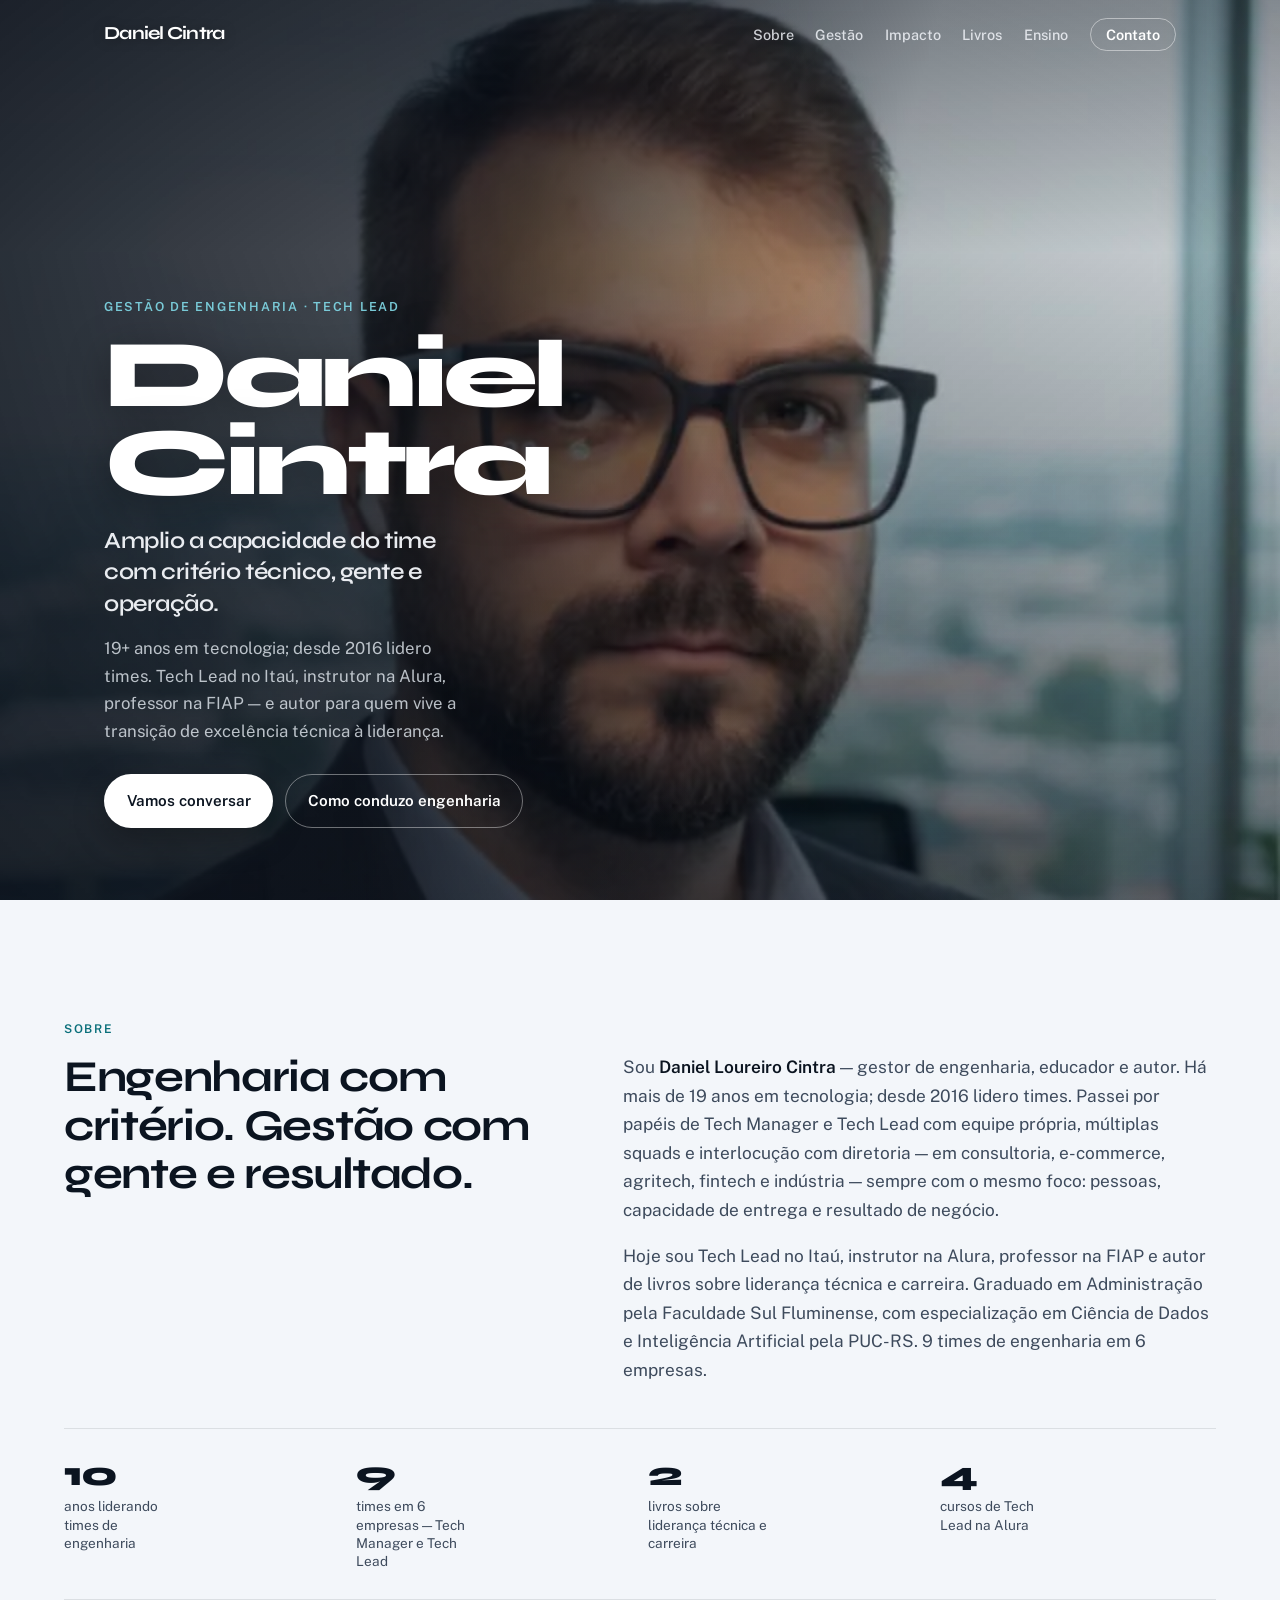
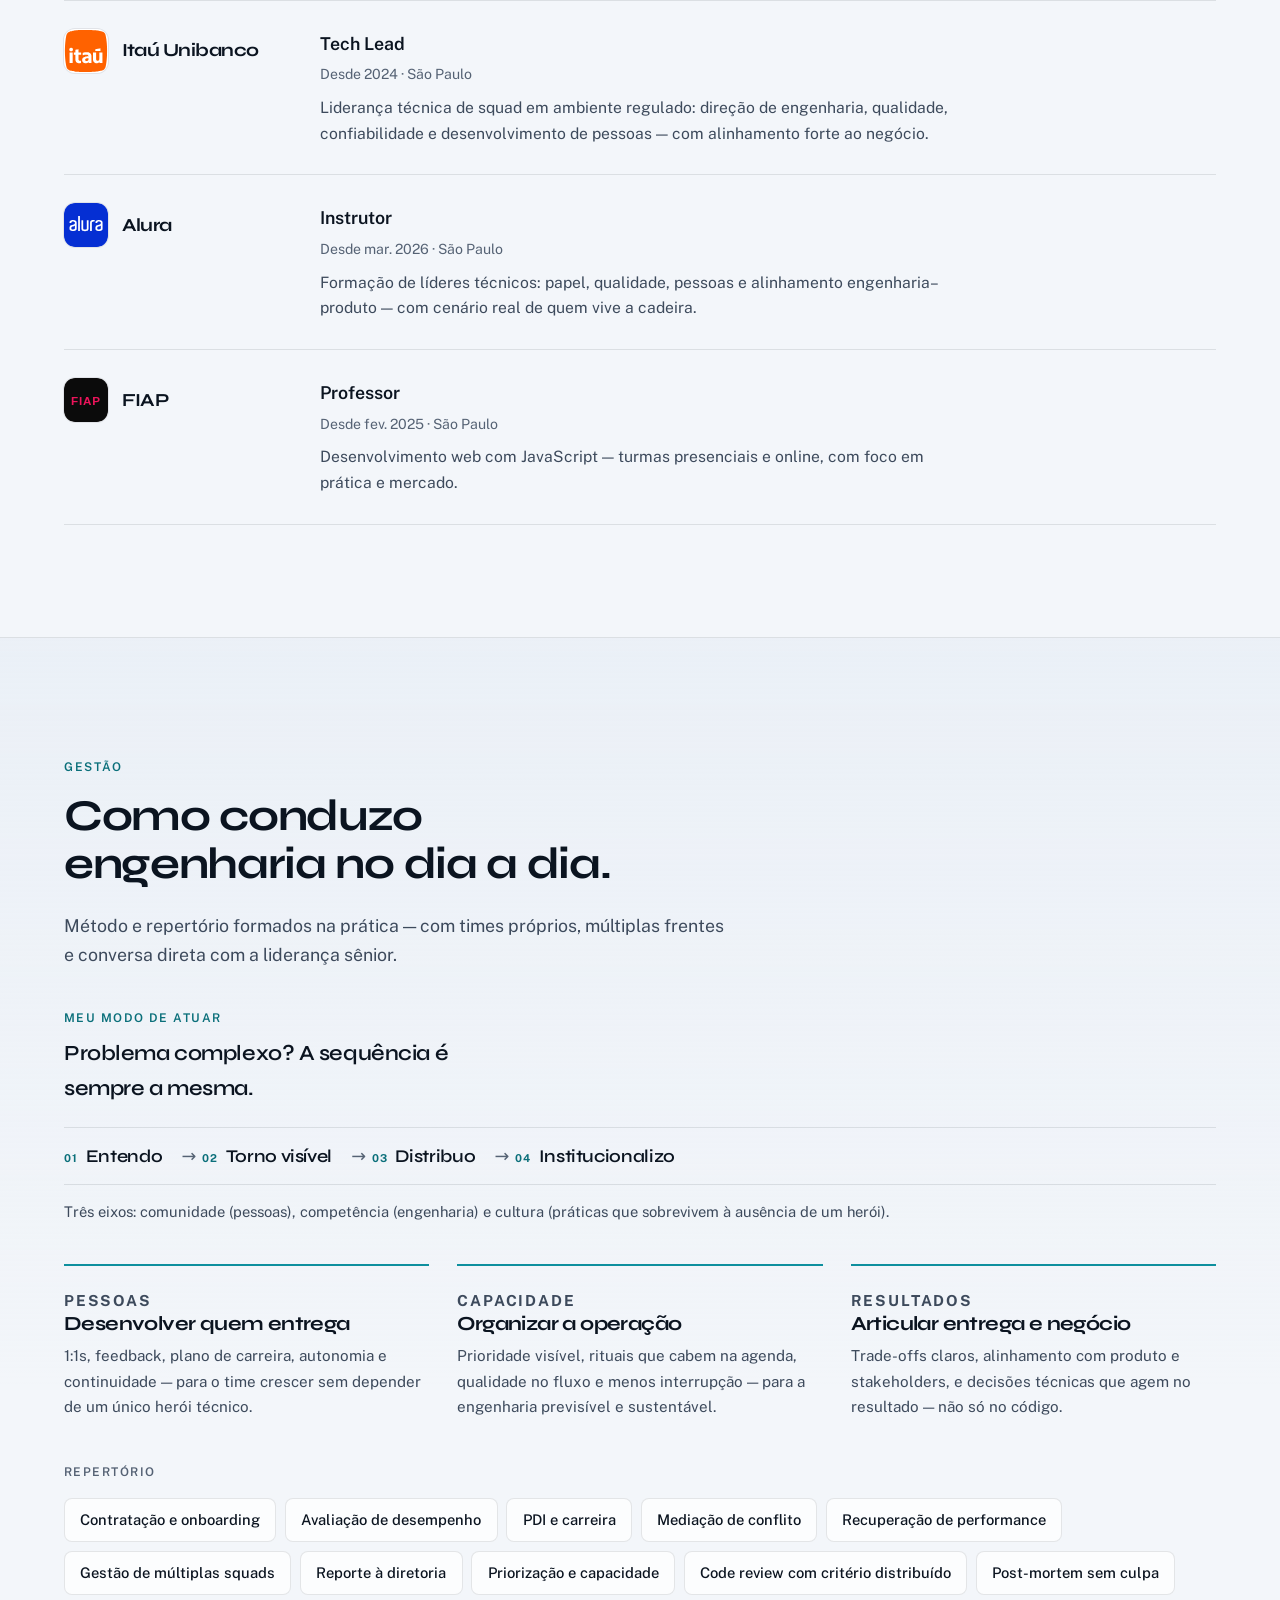
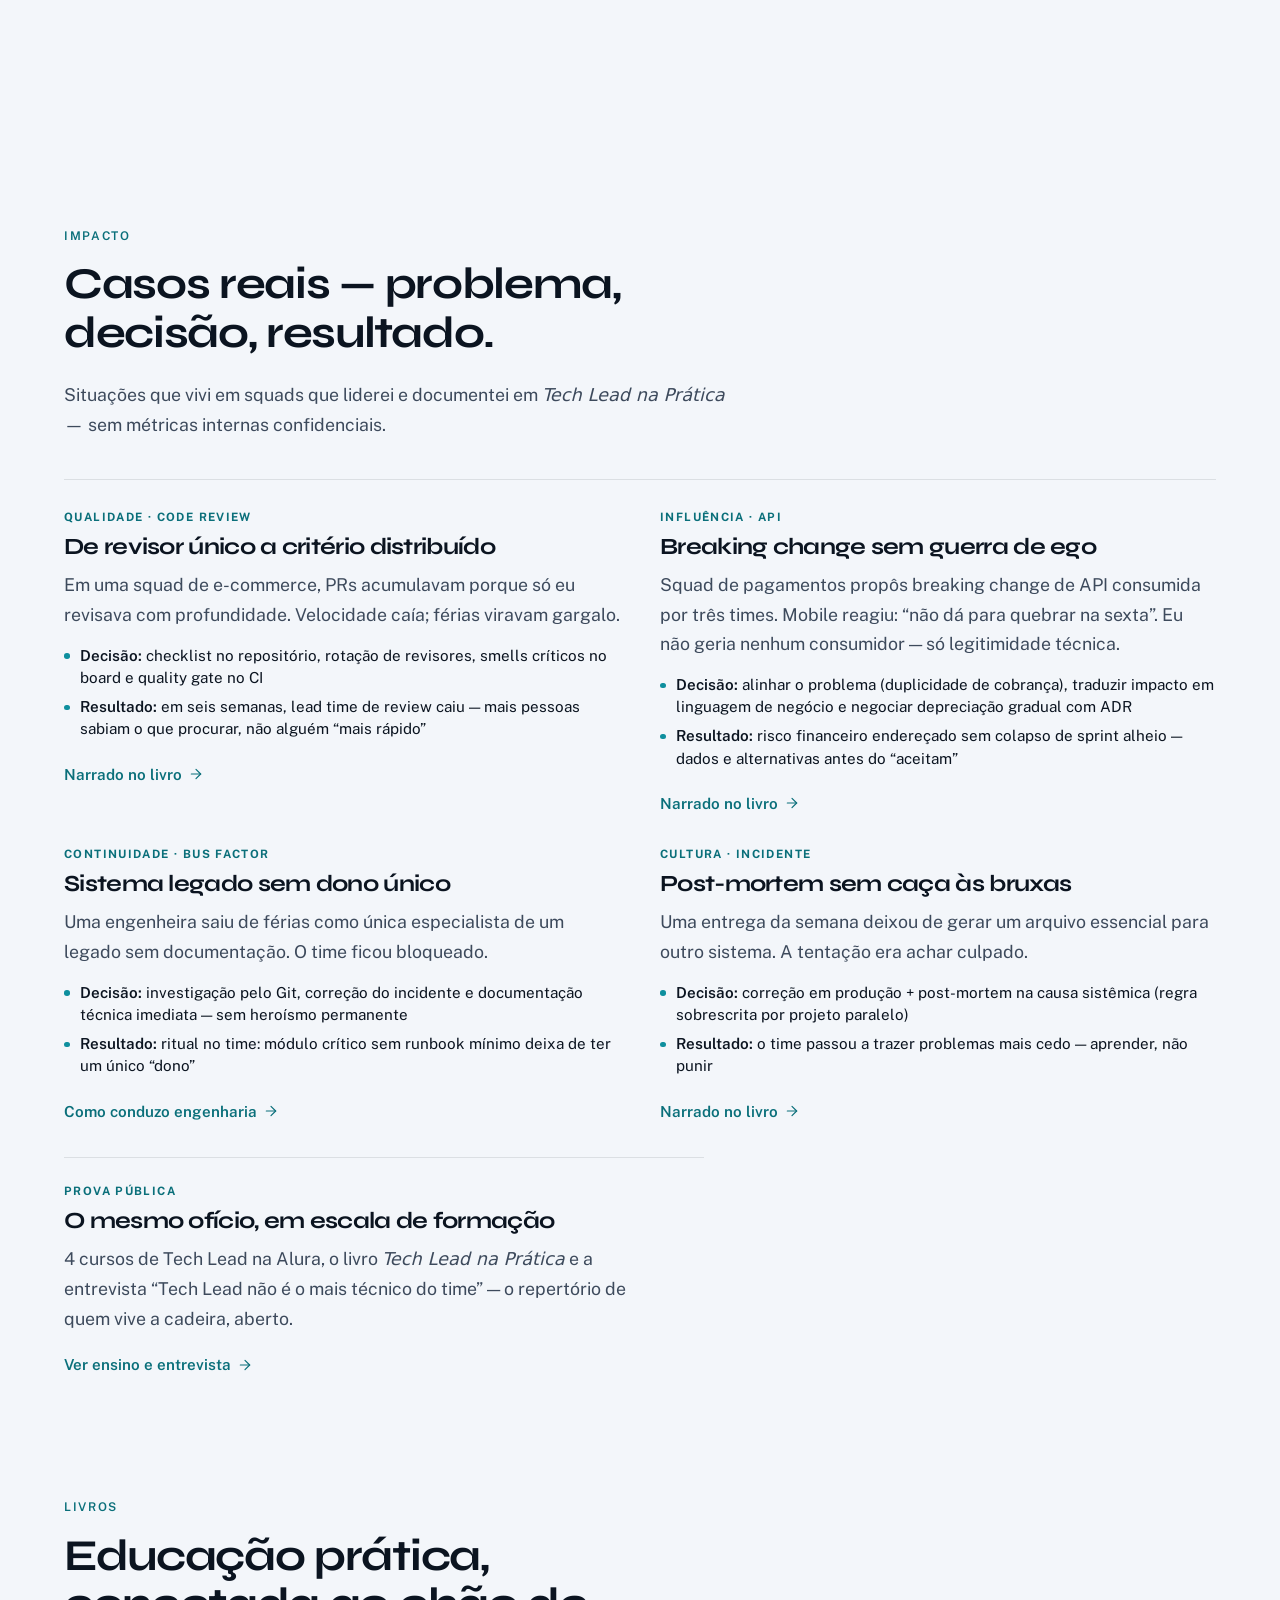
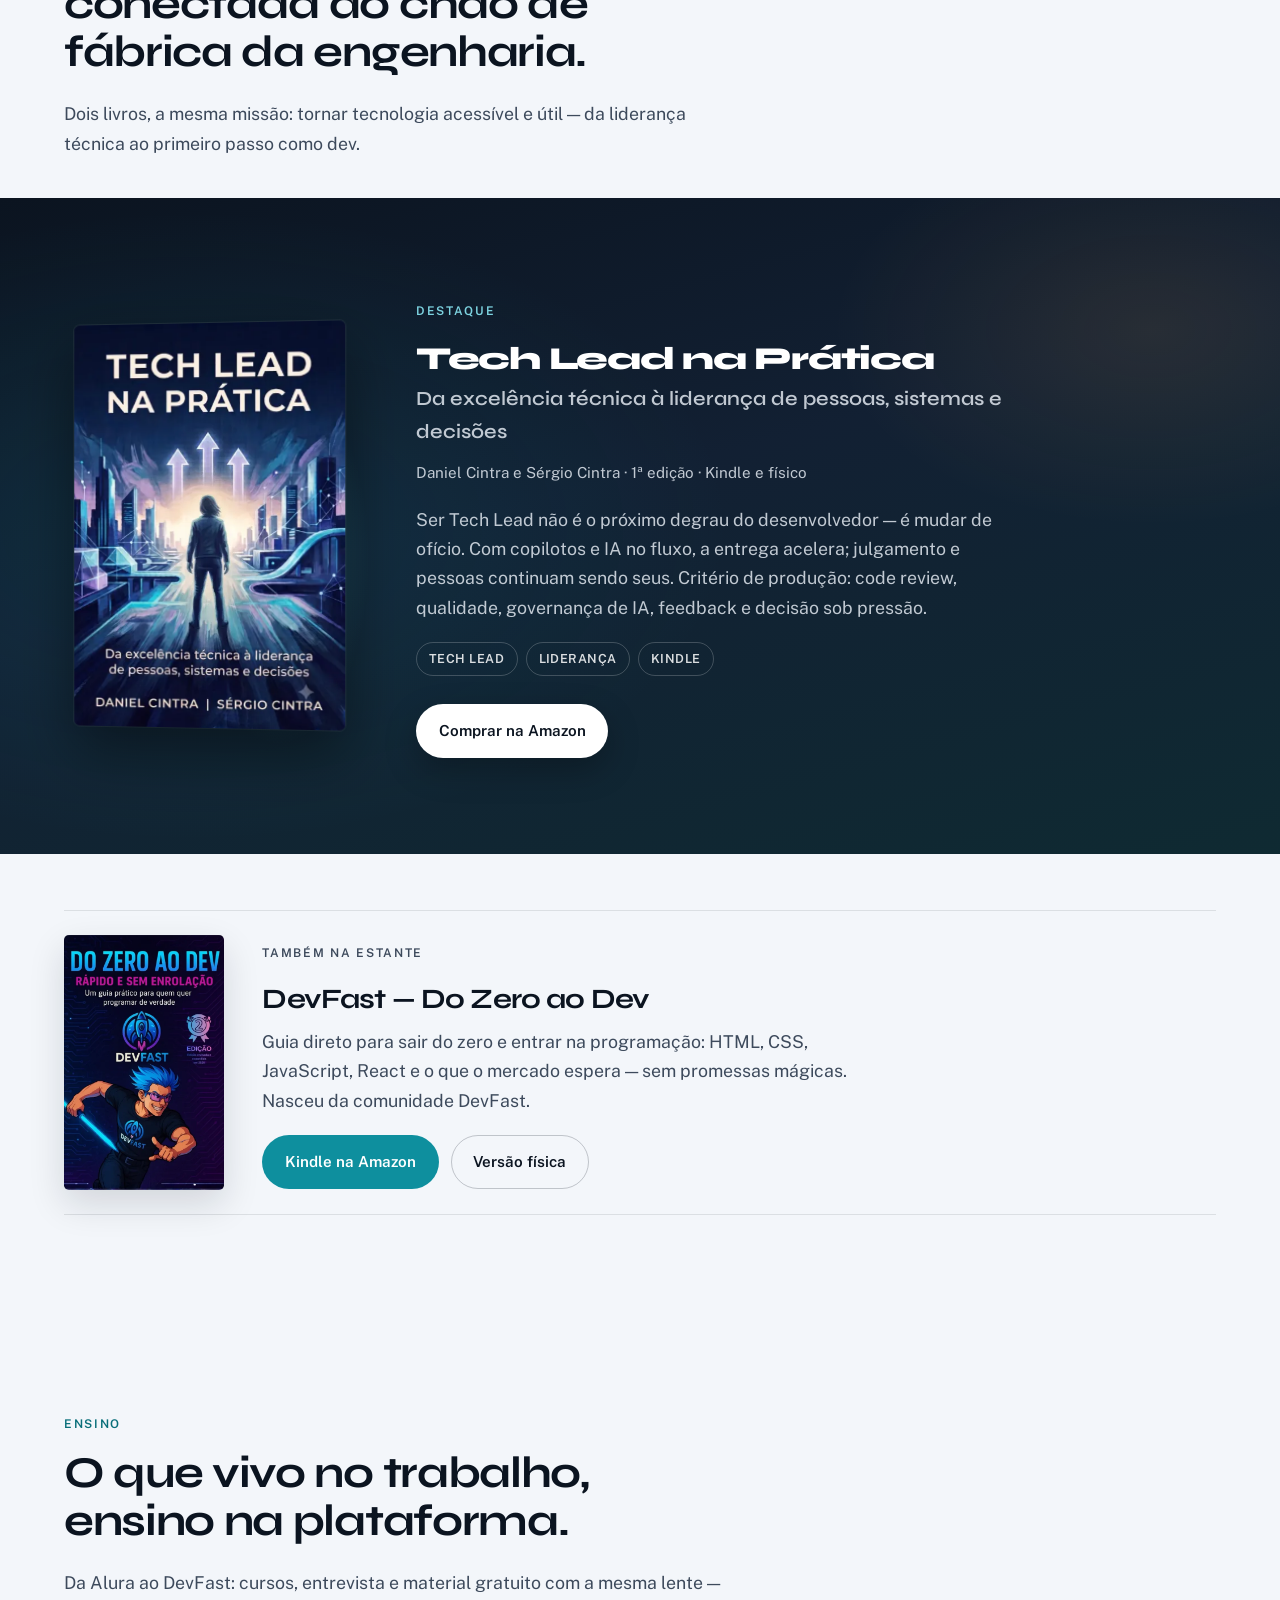
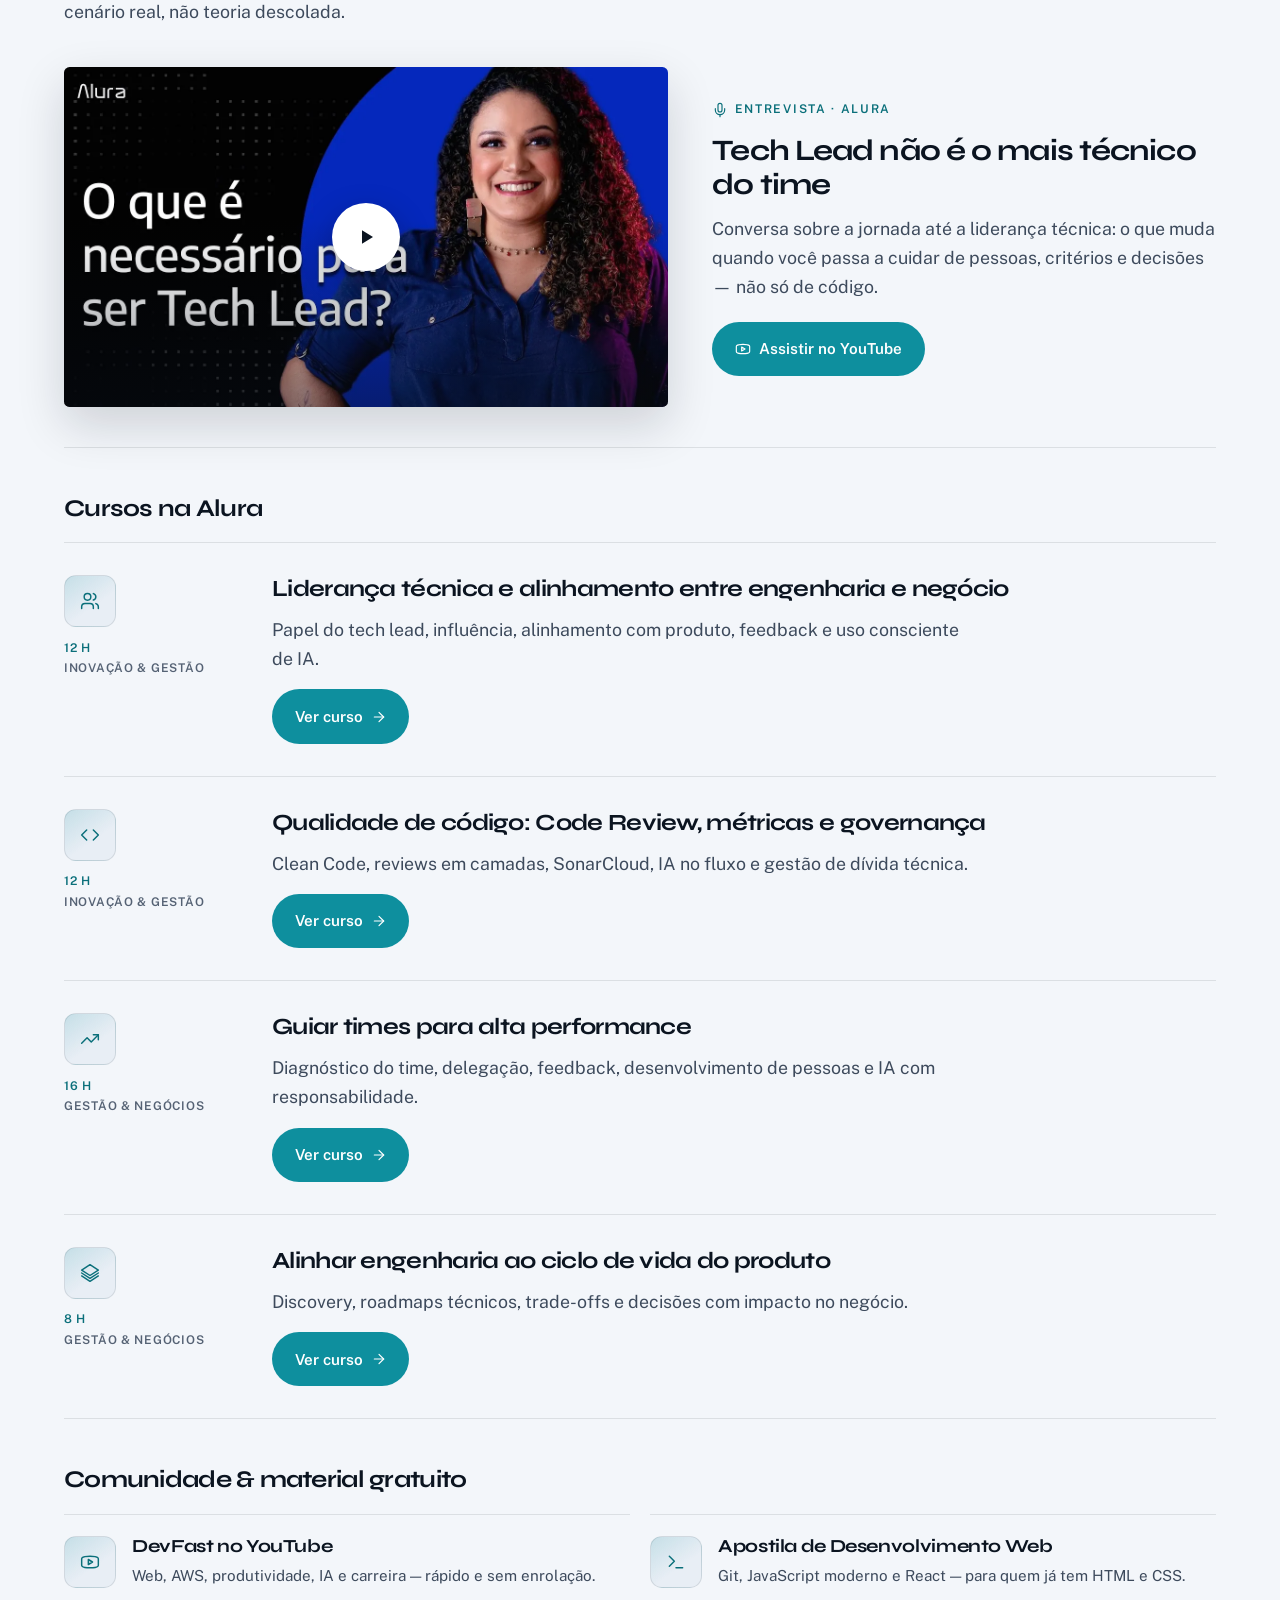
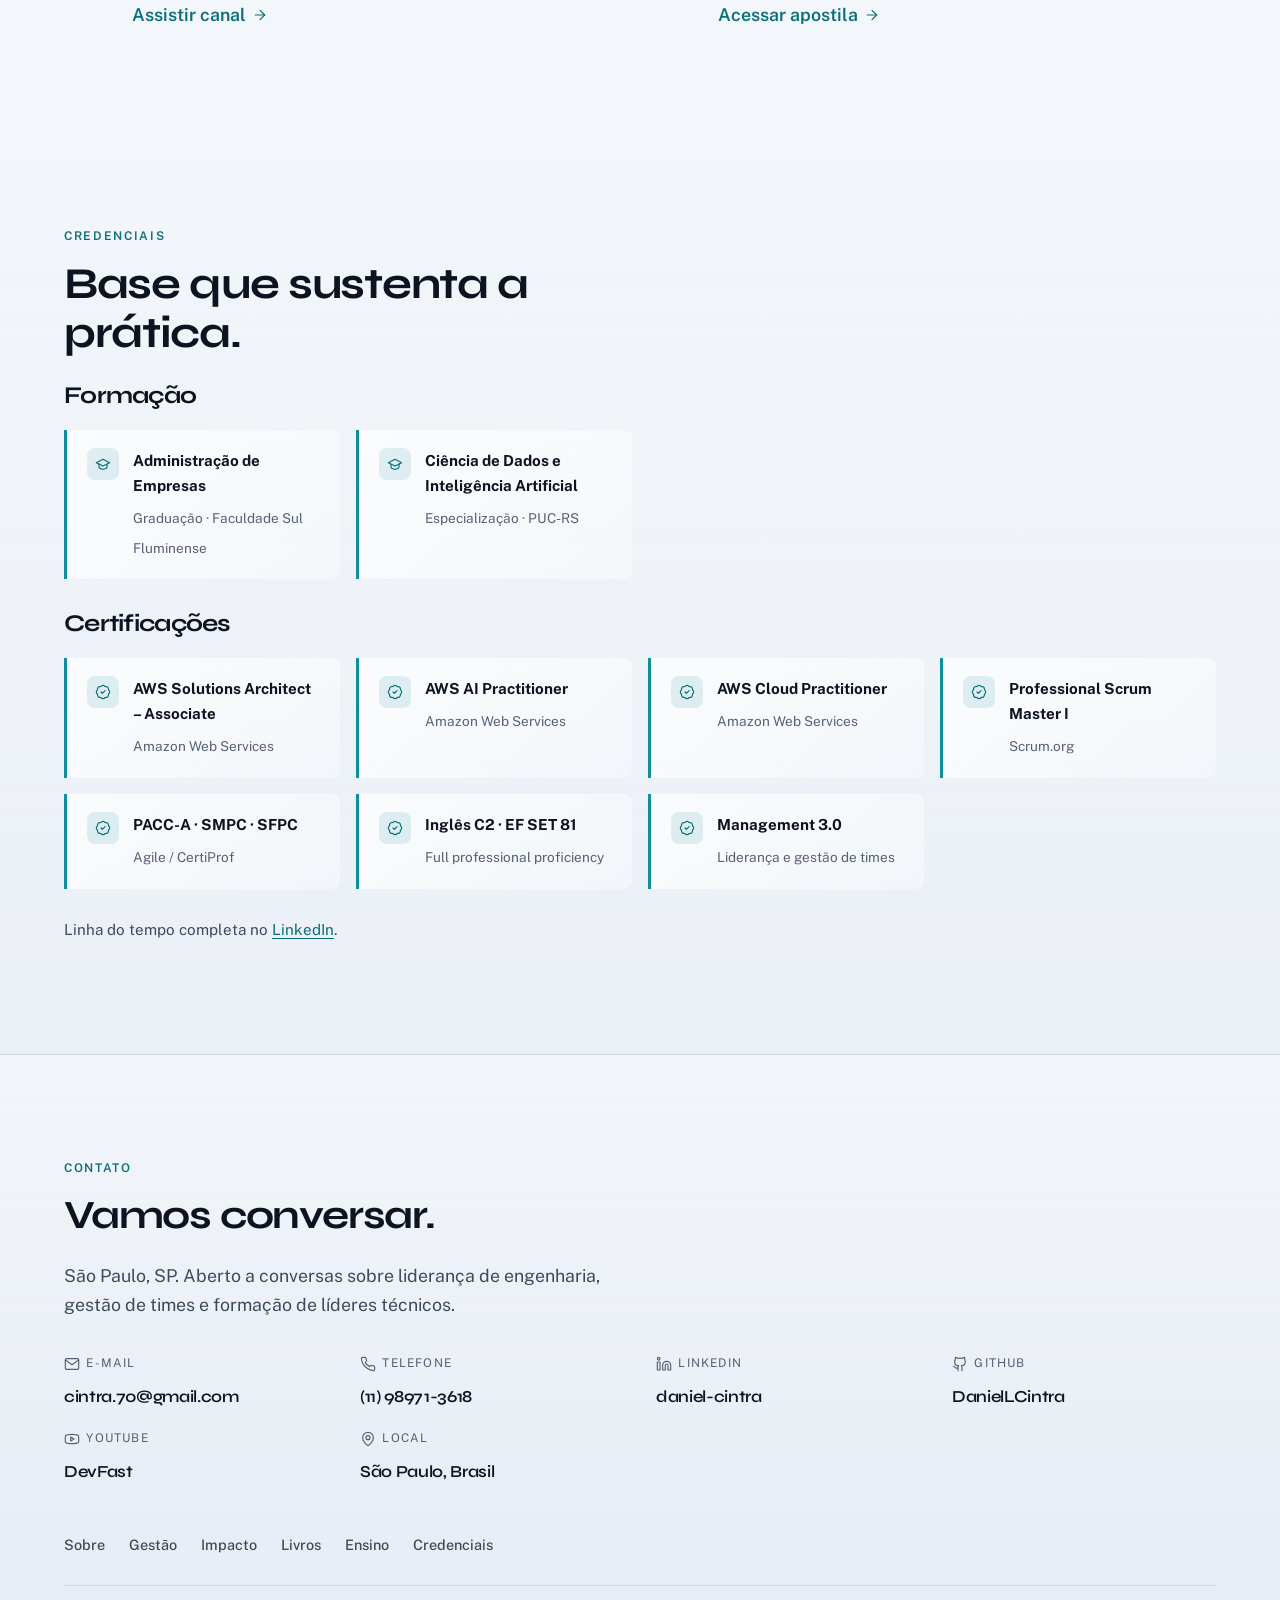
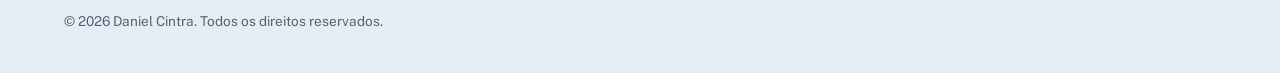
==== commit 1b879a8d: "Deepen impact with API influence case and richer trajectory. Add the portable breaking-change leader" ====
--- a/index.html
+++ b/index.html
@@ -196,8 +196,9 @@
 					<div class="about-body">
 						<p>Sou <strong>Daniel Loureiro Cintra</strong> — gestor de engenharia, educador e autor. Há mais
 							de 19 anos em tecnologia; desde 2016 lidero times. Passei por papéis de Tech Manager e Tech
-							Lead com equipe própria, múltiplas squads e interlocução com diretoria — sempre com o mesmo
-							foco: pessoas, capacidade de entrega e resultado de negócio.</p>
+							Lead com equipe própria, múltiplas squads e interlocução com diretoria — em consultoria,
+							e-commerce, agritech, fintech e indústria — sempre com o mesmo foco: pessoas, capacidade de
+							entrega e resultado de negócio.</p>
 						<p>Hoje sou Tech Lead no Itaú, instrutor na Alura, professor na FIAP e autor de livros sobre
 							liderança técnica e carreira. Graduado em Administração pela Faculdade Sul Fluminense, com
 							especialização em Ciência de Dados e Inteligência Artificial pela PUC-RS. 9 times de
@@ -234,8 +235,9 @@
 						<div>
 							<p class="role__title">Tech Lead</p>
 							<p class="role__meta">Desde 2024 · São Paulo</p>
-							<p class="role__desc">Liderança técnica de squad: direção de engenharia, qualidade,
-								operação sustentável e desenvolvimento de pessoas — com alinhamento forte ao negócio.
+							<p class="role__desc">Liderança técnica de squad em ambiente regulado: direção de
+								engenharia, qualidade, confiabilidade e desenvolvimento de pessoas — com alinhamento
+								forte ao negócio.
 							</p>
 						</div>
 					</article>
@@ -321,6 +323,8 @@
 						<li>Gestão de múltiplas squads</li>
 						<li>Reporte à diretoria</li>
 						<li>Priorização e capacidade</li>
+						<li>Code review com critério distribuído</li>
+						<li>Post-mortem sem culpa</li>
 					</ul>
 				</div>
 			</div>
@@ -344,6 +348,22 @@
 								no board e quality gate no CI</li>
 							<li><strong>Resultado:</strong> em seis semanas, lead time de review caiu — mais pessoas
 								sabiam o que procurar, não alguém “mais rápido”</li>
+						</ul>
+						<a class="impact__link" href="#livros">Narrado no livro
+							<svg class="icon icon--sm" aria-hidden="true"><use href="#i-arrow"></use></svg>
+						</a>
+					</article>
+					<article class="impact">
+						<p class="impact__kicker">Influência · API</p>
+						<h3 class="impact__title">Breaking change sem guerra de ego</h3>
+						<p class="impact__desc">Squad de pagamentos propôs breaking change de API consumida por três
+							times. Mobile reagiu: “não dá para quebrar na sexta”. Eu não geria nenhum consumidor —
+							só legitimidade técnica.</p>
+						<ul class="impact__facts">
+							<li><strong>Decisão:</strong> alinhar o problema (duplicidade de cobrança), traduzir impacto
+								em linguagem de negócio e negociar depreciação gradual com ADR</li>
+							<li><strong>Resultado:</strong> risco financeiro endereçado sem colapso de sprint alheio —
+								dados e alternativas antes do “aceitam”</li>
 						</ul>
 						<a class="impact__link" href="#livros">Narrado no livro
 							<svg class="icon icon--sm" aria-hidden="true"><use href="#i-arrow"></use></svg>
--- a/assets/css/site.css
+++ b/assets/css/site.css
@@ -850,8 +850,8 @@
 }
 
 .impact-list--cases {
-  grid-template-columns: repeat(3, minmax(0, 1fr));
-  gap: 1.75rem 2rem;
+  grid-template-columns: repeat(2, minmax(0, 1fr));
+  gap: 1.75rem 2.5rem;
 }
 
 .impact--public {
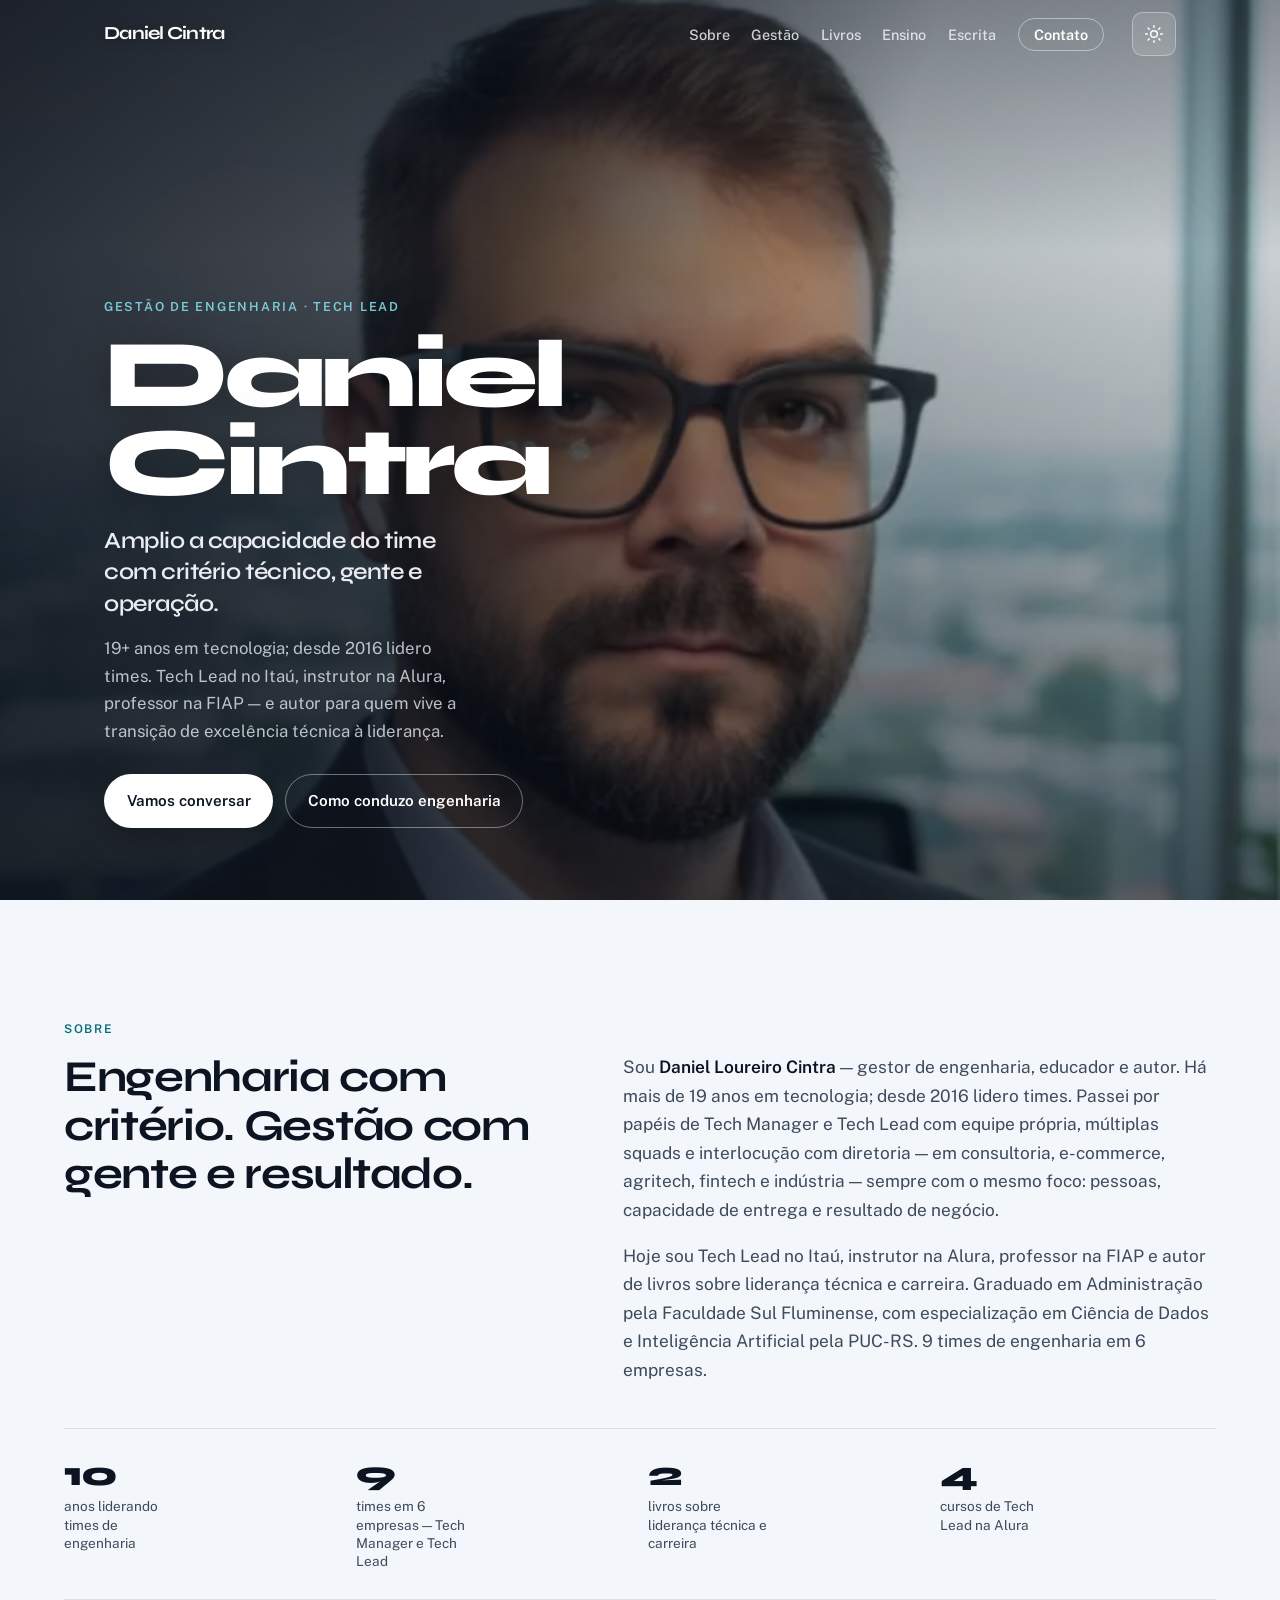
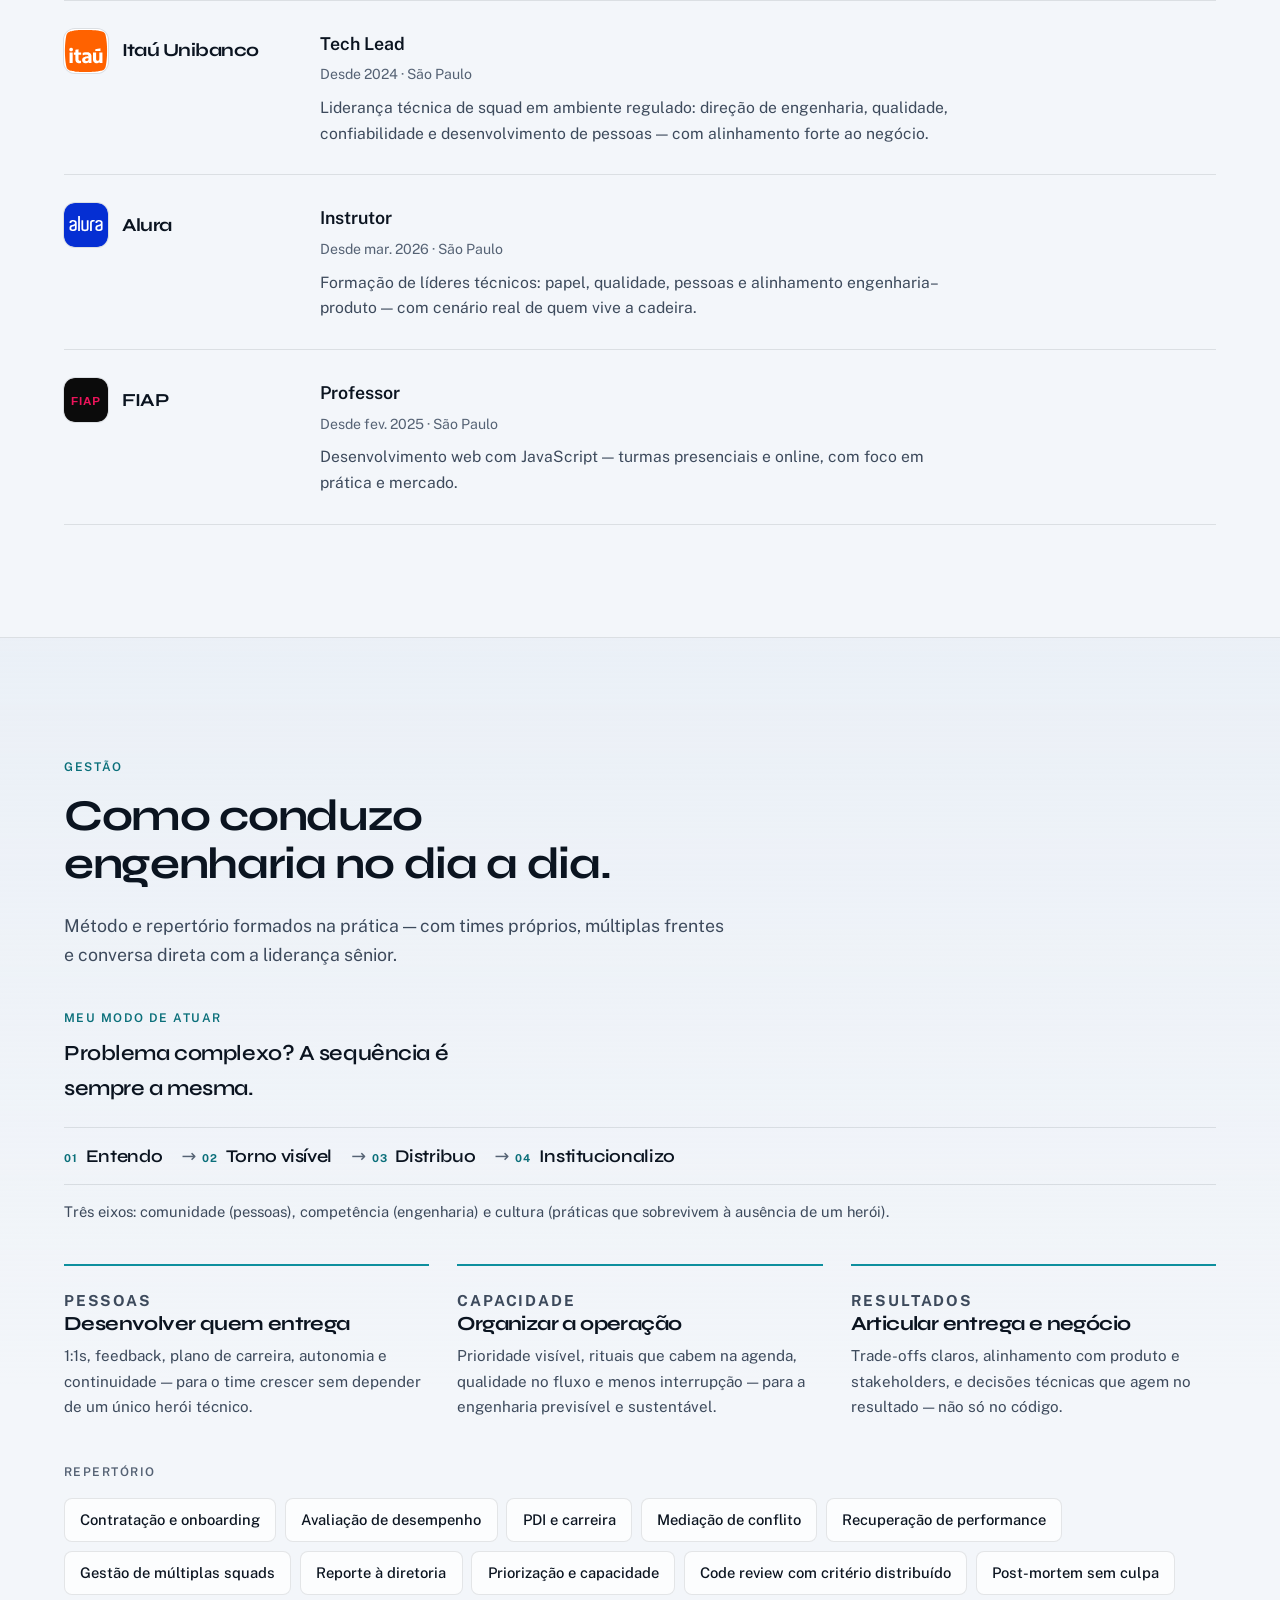
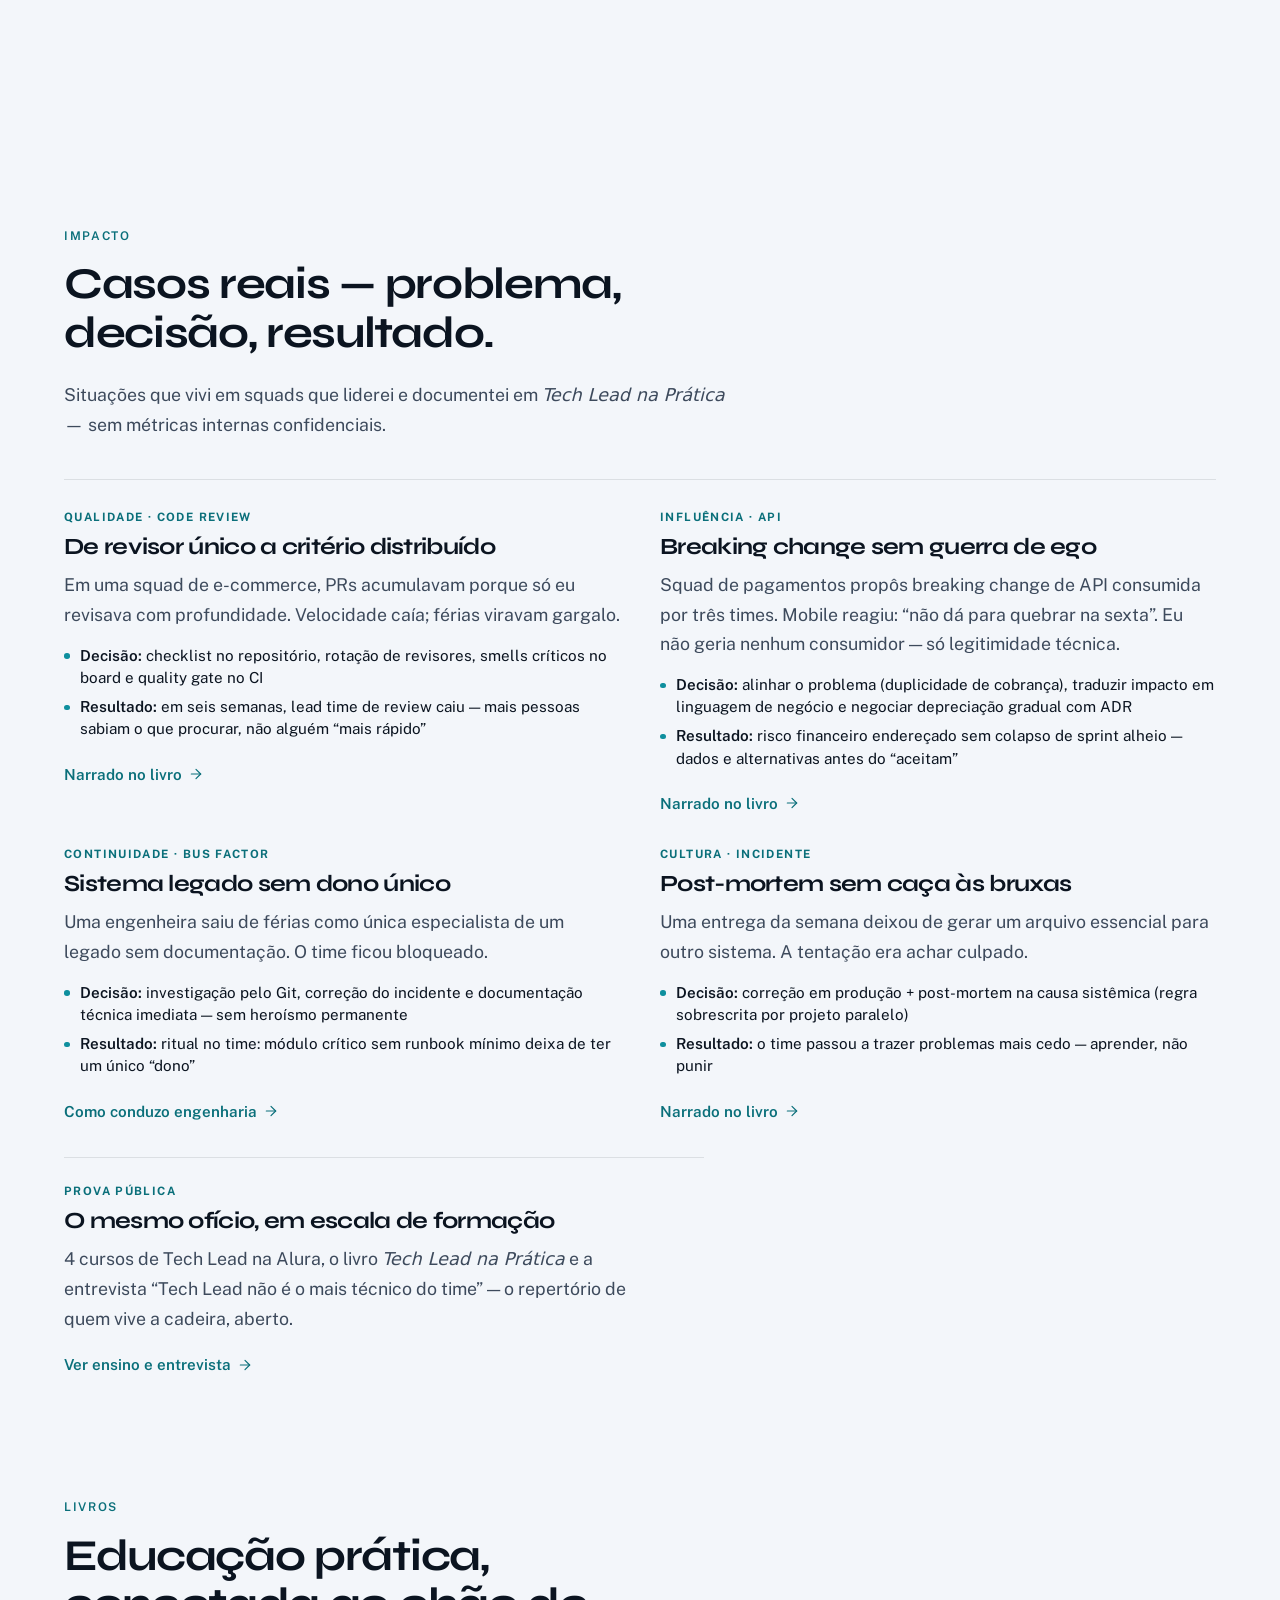
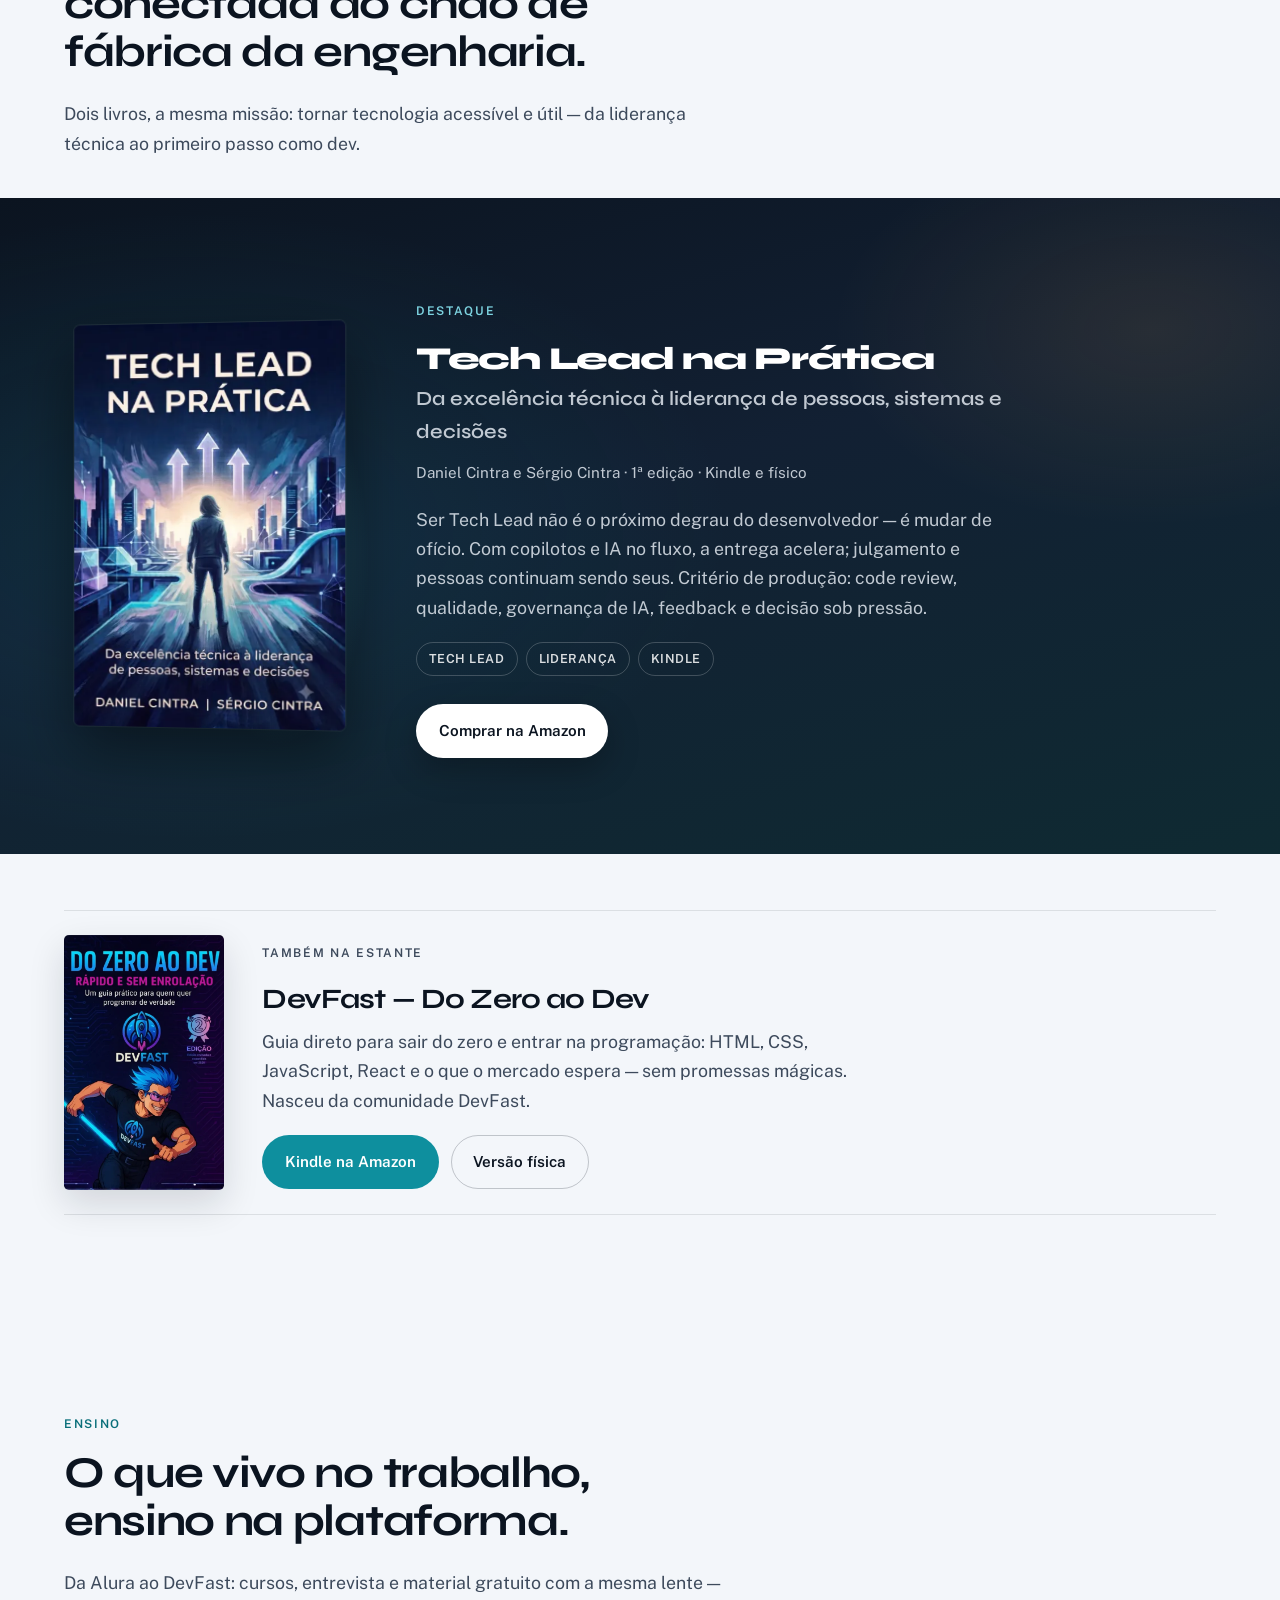
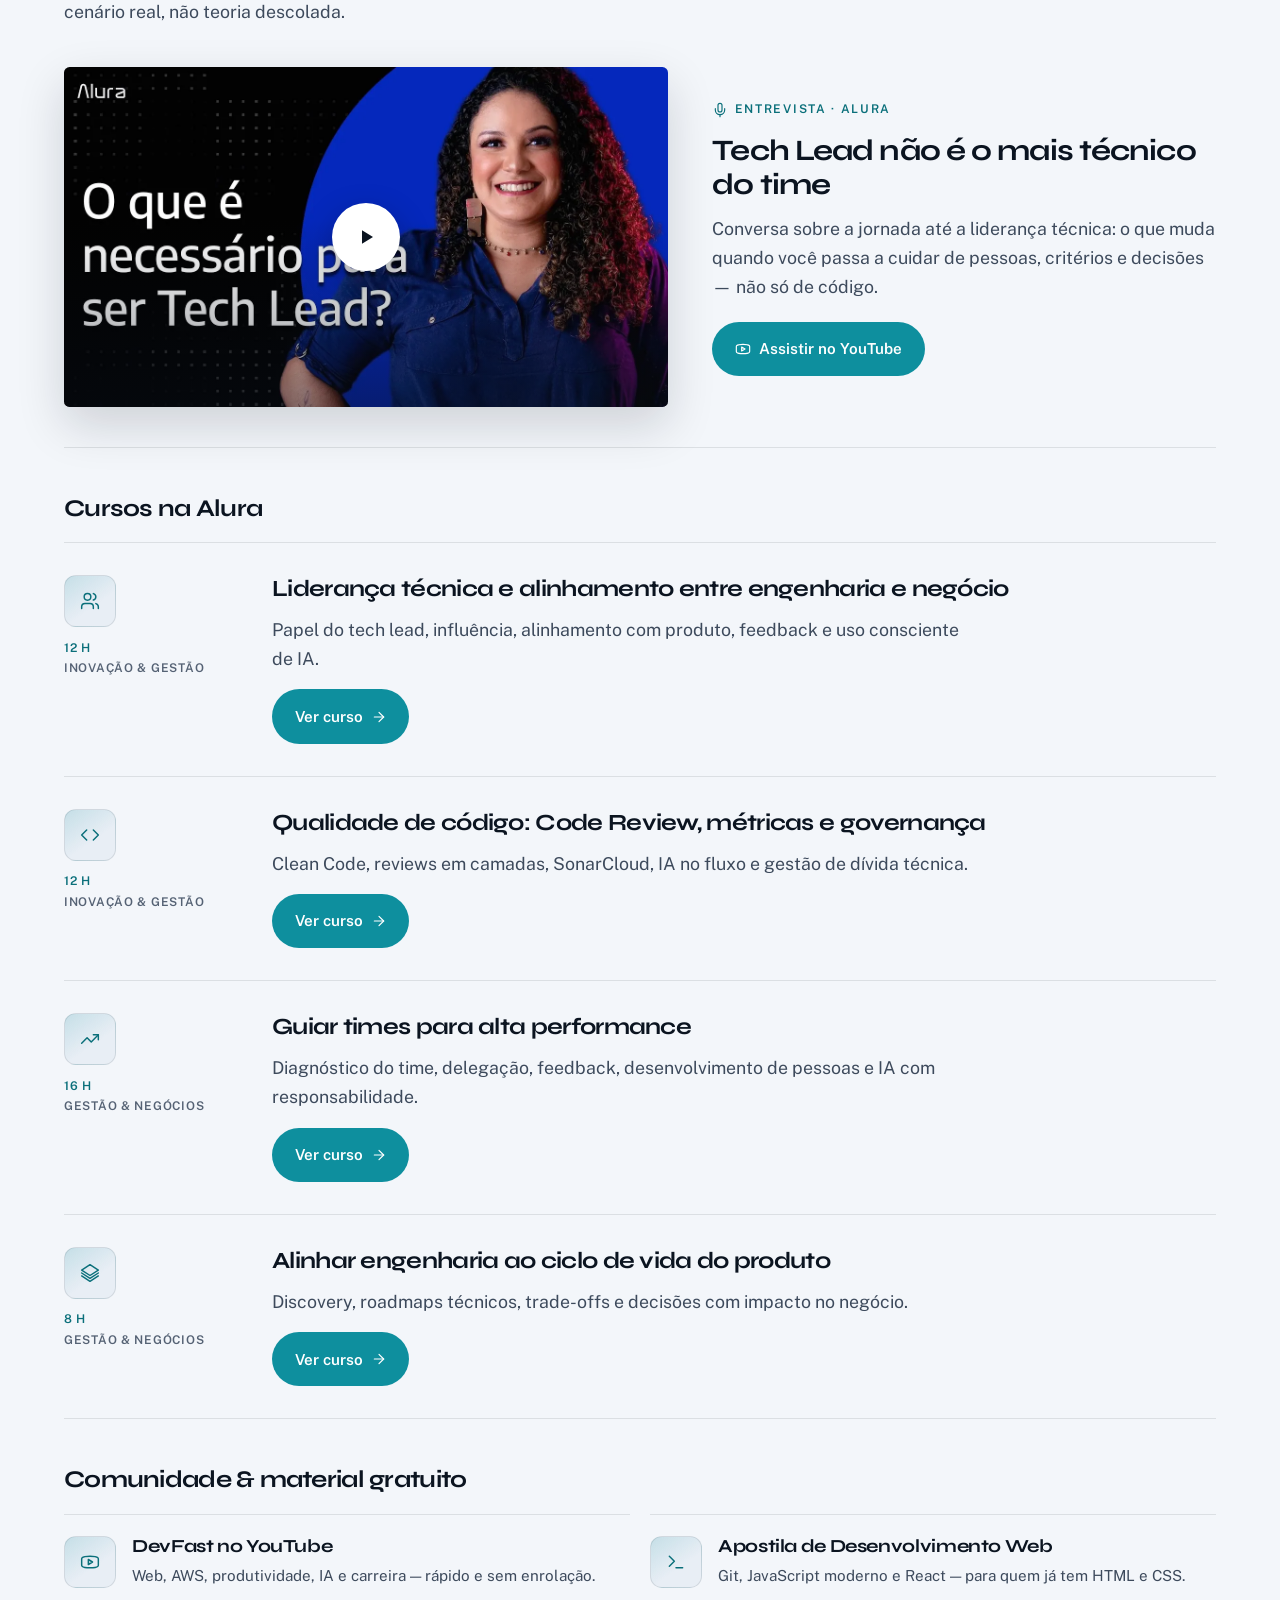
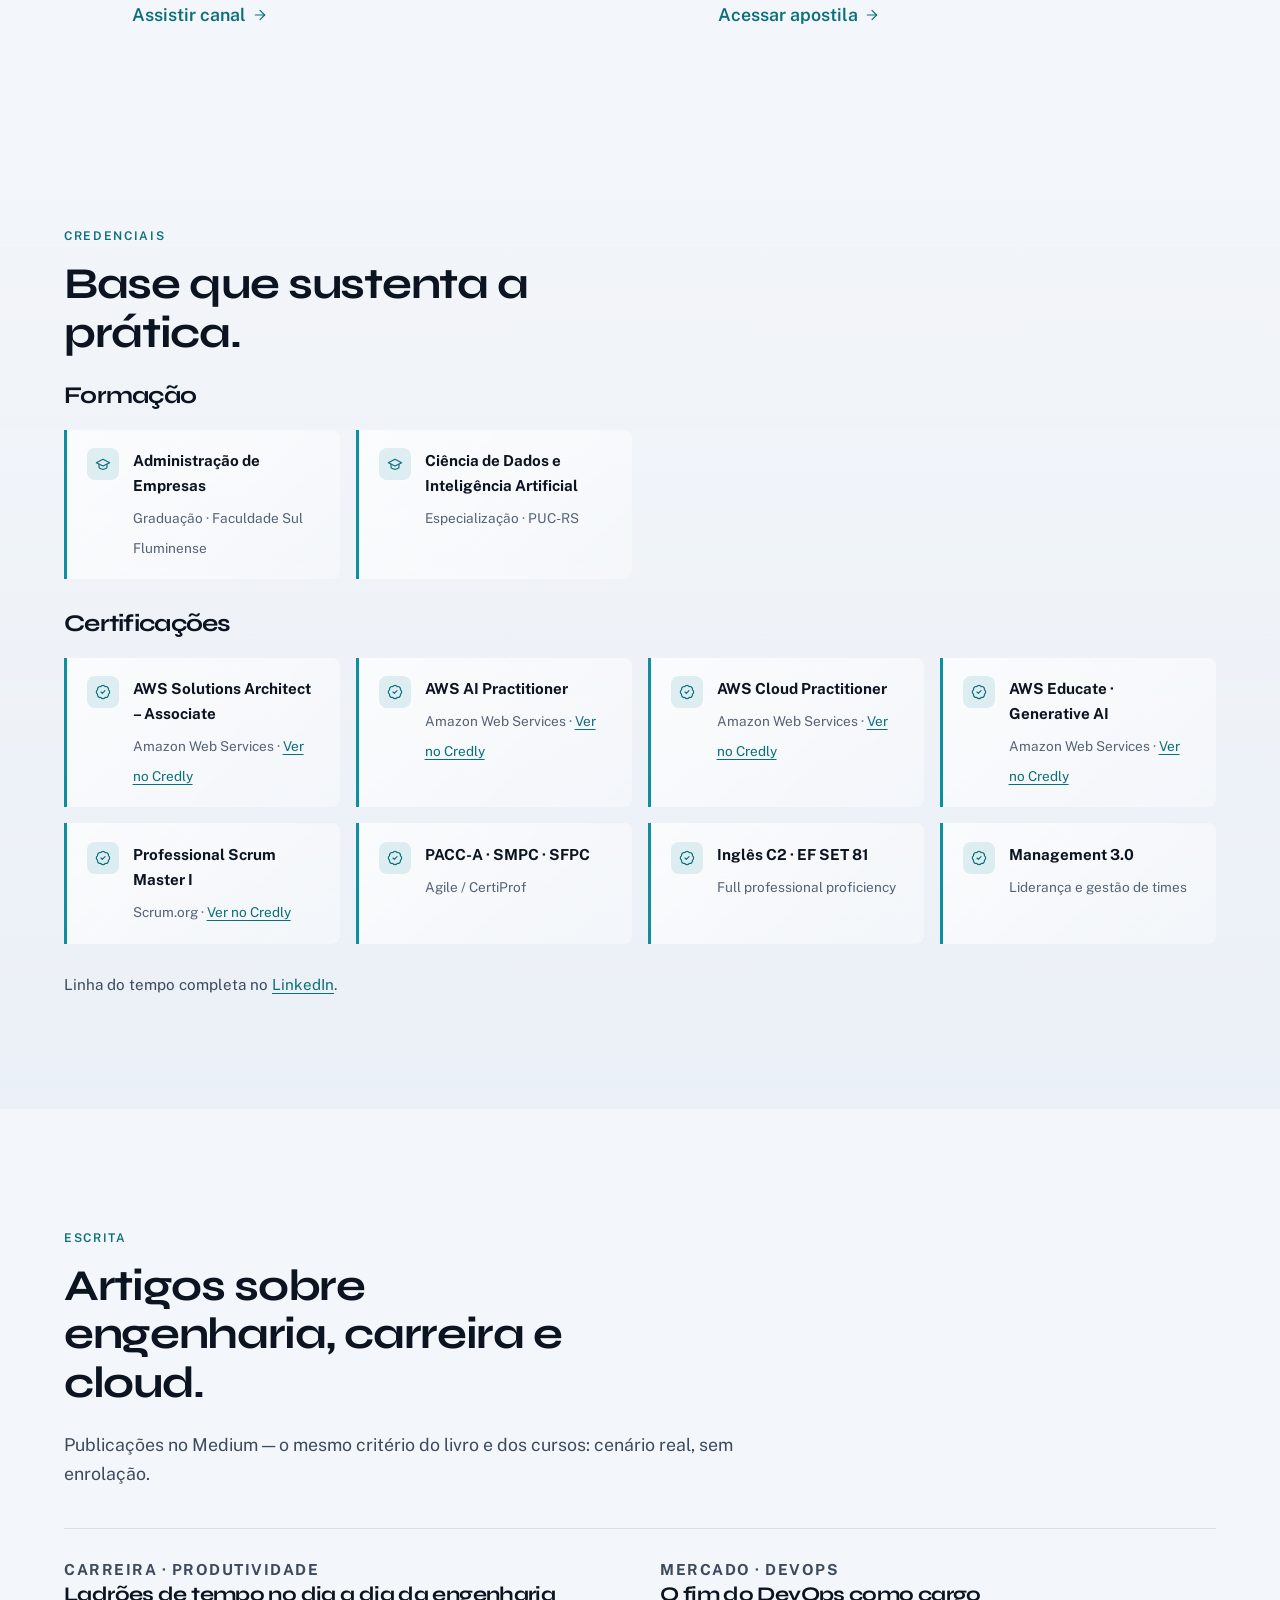
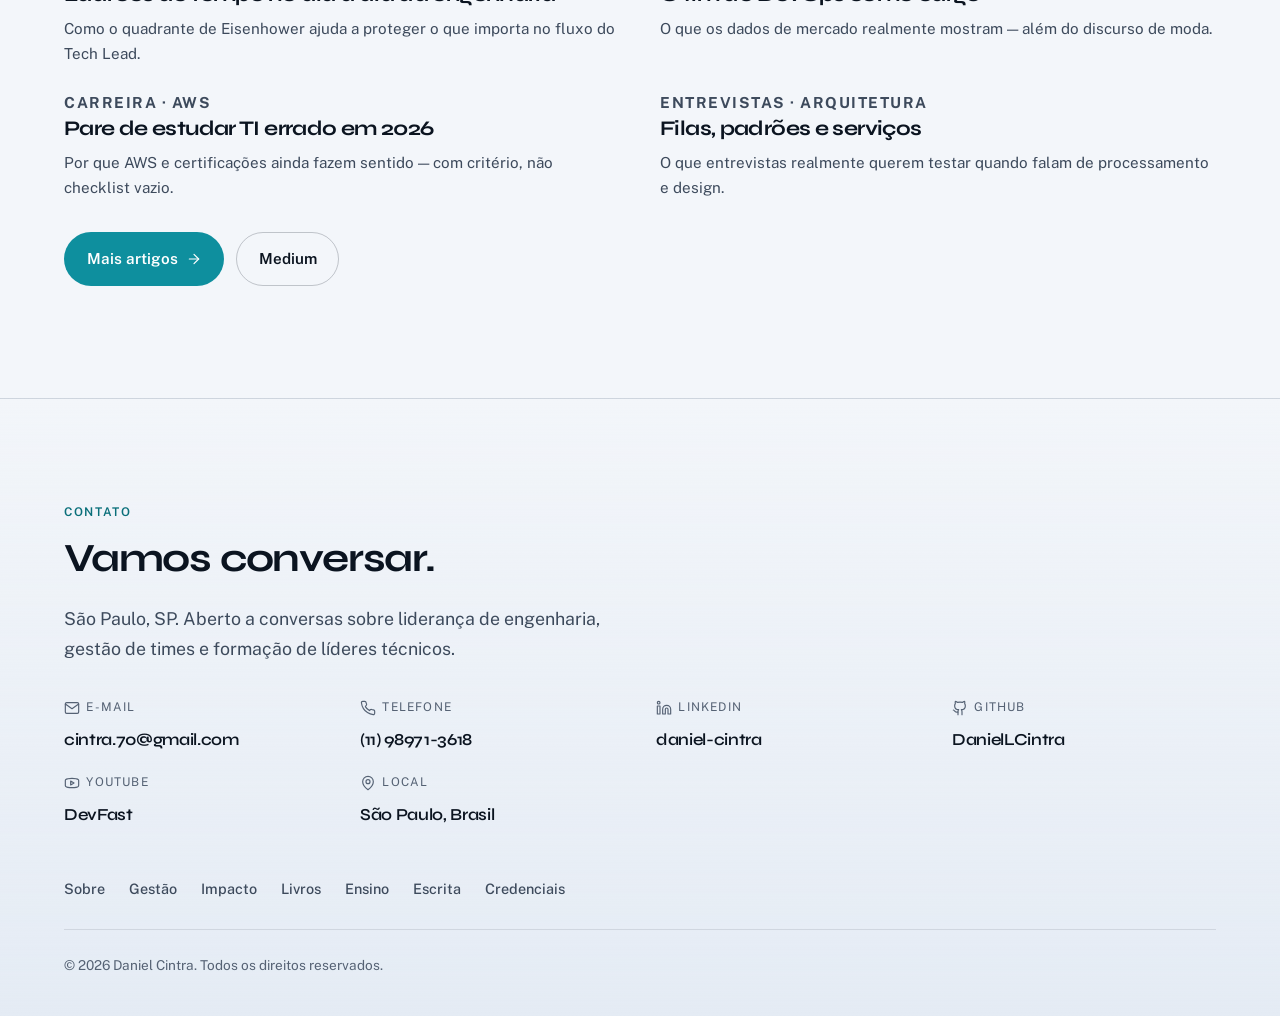
==== commit 60441306: "Add Credly links, theme toggle, and written work from Medium. Surface verifiable badges, light/dark " ====
--- a/index.html
+++ b/index.html
@@ -8,6 +8,17 @@
 	<meta name="description"
 		content="Daniel Cintra — gestor de engenharia e Tech Lead no Itaú. Instrutor Alura, professor FIAP e autor de Tech Lead na Prática." />
 	<meta name="theme-color" content="#f3f6fa" />
+	<script>
+		(() => {
+			try {
+				const stored = localStorage.getItem("theme");
+				const dark =
+					stored === "dark" ||
+					(stored !== "light" && window.matchMedia("(prefers-color-scheme: dark)").matches);
+				if (dark) document.documentElement.setAttribute("data-theme", "dark");
+			} catch (_) {}
+		})();
+	</script>
 	<link rel="canonical" href="https://daniellcintra.github.io/" />
 	<meta property="og:type" content="website" />
 	<meta property="og:locale" content="pt_BR" />
@@ -134,6 +145,15 @@
 			<path d="M5 12h14" />
 			<path d="m12 5 7 7-7 7" />
 		</symbol>
+		<symbol id="i-sun" viewBox="0 0 24 24" fill="none" stroke="currentColor" stroke-width="1.75"
+			stroke-linecap="round" stroke-linejoin="round">
+			<circle cx="12" cy="12" r="4" />
+			<path d="M12 2v2M12 20v2M4.93 4.93l1.41 1.41M17.66 17.66l1.41 1.41M2 12h2M20 12h2M4.93 19.07l1.41-1.41M17.66 6.34l1.41-1.41" />
+		</symbol>
+		<symbol id="i-moon" viewBox="0 0 24 24" fill="none" stroke="currentColor" stroke-width="1.75"
+			stroke-linecap="round" stroke-linejoin="round">
+			<path d="M21 14.5A8.5 8.5 0 0 1 9.5 3 7 7 0 1 0 21 14.5z" />
+		</symbol>
 	</svg>
 
 	<div class="bg-mesh" aria-hidden="true"></div>
@@ -141,17 +161,23 @@
 	<header class="site-header">
 		<div class="site-header__inner">
 			<a class="brand" href="#topo">Daniel Cintra</a>
-			<button class="nav-toggle" type="button" aria-expanded="false" aria-controls="menu-principal"
-				aria-label="Abrir menu">
-				<span></span><span></span><span></span>
-			</button>
+			<div class="header-actions">
+				<button class="theme-toggle" type="button" aria-label="Ativar tema escuro" data-theme-toggle>
+					<svg class="icon theme-toggle__sun" aria-hidden="true"><use href="#i-sun"></use></svg>
+					<svg class="icon theme-toggle__moon" aria-hidden="true"><use href="#i-moon"></use></svg>
+				</button>
+				<button class="nav-toggle" type="button" aria-expanded="false" aria-controls="menu-principal"
+					aria-label="Abrir menu">
+					<span></span><span></span><span></span>
+				</button>
+			</div>
 			<nav id="menu-principal" aria-label="Principal">
 				<ul class="nav-list">
 					<li><a href="#sobre">Sobre</a></li>
 					<li><a href="#escopo">Gestão</a></li>
-					<li><a href="#impacto">Impacto</a></li>
 					<li><a href="#livros">Livros</a></li>
 					<li><a href="#ensino">Ensino</a></li>
+					<li><a href="#escrita">Escrita</a></li>
 					<li><a class="nav-cta" href="#contato">Contato</a></li>
 				</ul>
 			</nav>
@@ -681,7 +707,10 @@
 						</span>
 						<div>
 							<strong>AWS Solutions Architect – Associate</strong>
-							<span>Amazon Web Services</span>
+							<span>Amazon Web Services ·
+								<a href="https://www.credly.com/earner/earned/share/840e9229-85a2-4b0b-81de-e2a7e96e3834"
+									target="_blank" rel="noopener noreferrer">Ver no Credly</a>
+							</span>
 						</div>
 					</li>
 					<li>
@@ -690,7 +719,10 @@
 						</span>
 						<div>
 							<strong>AWS AI Practitioner</strong>
-							<span>Amazon Web Services</span>
+							<span>Amazon Web Services ·
+								<a href="https://www.credly.com/earner/earned/share/3e3f26e9-63d8-49b0-aa58-09f05384a0d6"
+									target="_blank" rel="noopener noreferrer">Ver no Credly</a>
+							</span>
 						</div>
 					</li>
 					<li>
@@ -699,7 +731,10 @@
 						</span>
 						<div>
 							<strong>AWS Cloud Practitioner</strong>
-							<span>Amazon Web Services</span>
+							<span>Amazon Web Services ·
+								<a href="https://www.credly.com/earner/earned/share/6004f390-a84a-4258-b4d9-4cb942d4d0dd"
+									target="_blank" rel="noopener noreferrer">Ver no Credly</a>
+							</span>
 						</div>
 					</li>
 					<li>
@@ -707,8 +742,23 @@
 							<svg class="icon icon--sm"><use href="#i-badge"></use></svg>
 						</span>
 						<div>
+							<strong>AWS Educate · Generative AI</strong>
+							<span>Amazon Web Services ·
+								<a href="https://www.credly.com/earner/earned/share/7d46e170-5d22-457c-9118-08103af5a7d1"
+									target="_blank" rel="noopener noreferrer">Ver no Credly</a>
+							</span>
+						</div>
+					</li>
+					<li>
+						<span class="icon-badge icon-badge--sm" aria-hidden="true">
+							<svg class="icon icon--sm"><use href="#i-badge"></use></svg>
+						</span>
+						<div>
 							<strong>Professional Scrum Master I</strong>
-							<span>Scrum.org</span>
+							<span>Scrum.org ·
+								<a href="https://www.credly.com/earner/earned/share/95685983-5bed-48a8-bc3a-54c84c715e16"
+									target="_blank" rel="noopener noreferrer">Ver no Credly</a>
+							</span>
 						</div>
 					</li>
 					<li>
@@ -743,6 +793,58 @@
 					Linha do tempo completa no
 					<a href="https://www.linkedin.com/in/daniel-cintra-460a7218/" target="_blank"
 						rel="noopener noreferrer">LinkedIn</a>.
+				</p>
+			</div>
+		</section>
+
+		<section id="escrita" class="section">
+			<div class="section__inner reveal">
+				<p class="section__label">Escrita</p>
+				<h2 class="section__title">Artigos sobre engenharia, carreira e cloud.</h2>
+				<p class="section__intro">Publicações no Medium — o mesmo critério do livro e dos cursos: cenário
+					real, sem enrolação.</p>
+
+				<div class="article-list">
+					<article class="article">
+						<p class="article__meta">Carreira · Produtividade</p>
+						<h3 class="article__title">
+							<a href="https://medium.com/@danielcintra/ladr%C3%B5es-de-tempo-no-dia-a-dia-da-engenharia-de-software-como-o-quadrante-de-eisenhower-pode-ajudar-4f826063c6d0"
+								target="_blank" rel="noopener noreferrer">Ladrões de tempo no dia a dia da engenharia</a>
+						</h3>
+						<p>Como o quadrante de Eisenhower ajuda a proteger o que importa no fluxo do Tech Lead.</p>
+					</article>
+					<article class="article">
+						<p class="article__meta">Mercado · DevOps</p>
+						<h3 class="article__title">
+							<a href="https://medium.com/@danielcintra/o-fim-do-devops-como-cargo-o-que-os-dados-de-mercado-realmente-mostram-f09b1b604e14"
+								target="_blank" rel="noopener noreferrer">O fim do DevOps como cargo</a>
+						</h3>
+						<p>O que os dados de mercado realmente mostram — além do discurso de moda.</p>
+					</article>
+					<article class="article">
+						<p class="article__meta">Carreira · AWS</p>
+						<h3 class="article__title">
+							<a href="https://medium.com/@danielcintra/pare-de-estudar-ti-errado-em-2026-e-por-que-aws-e-certifica%C3%A7%C3%B5es-ainda-fazem-todo-sentido-890238f41965"
+								target="_blank" rel="noopener noreferrer">Pare de estudar TI errado em 2026</a>
+						</h3>
+						<p>Por que AWS e certificações ainda fazem sentido — com critério, não checklist vazio.</p>
+					</article>
+					<article class="article">
+						<p class="article__meta">Entrevistas · Arquitetura</p>
+						<h3 class="article__title">
+							<a href="https://medium.com/@danielcintra/filas-padr%C3%B5es-de-processamento-e-servi%C3%A7os-o-que-entrevistas-realmente-querem-testar-fbe2e1955851"
+								target="_blank" rel="noopener noreferrer">Filas, padrões e serviços</a>
+						</h3>
+						<p>O que entrevistas realmente querem testar quando falam de processamento e design.</p>
+					</article>
+				</div>
+
+				<p class="article-more btn-row">
+					<a class="btn btn--accent" href="artigos.html">Mais artigos
+						<svg class="icon icon--sm" aria-hidden="true"><use href="#i-arrow"></use></svg>
+					</a>
+					<a class="btn btn--ghost" href="https://medium.com/@danielcintra" target="_blank"
+						rel="noopener noreferrer">Medium</a>
 				</p>
 			</div>
 		</section>
@@ -807,6 +909,7 @@
 				<a href="#impacto">Impacto</a>
 				<a href="#livros">Livros</a>
 				<a href="#ensino">Ensino</a>
+				<a href="#escrita">Escrita</a>
 				<a href="#credenciais">Credenciais</a>
 			</nav>
 			<p class="footer__copy">&copy; <span id="year"></span> Daniel Cintra. Todos os direitos reservados.</p>
--- a/assets/css/site.css
+++ b/assets/css/site.css
@@ -12,12 +12,44 @@
   --accent-deep: #0a6f7a;
   --accent-soft: rgba(14, 143, 158, 0.12);
   --sunrise: #e8a54b;
+  --header-bg: rgba(243, 246, 250, 0.82);
+  --header-bg-solid: rgba(243, 246, 250, 0.96);
+  --mesh-a: rgba(14, 143, 158, 0.18);
+  --mesh-b: rgba(232, 165, 75, 0.12);
+  --mesh-c: rgba(14, 143, 158, 0.1);
+  --mesh-base: #eef3f8;
+  --mesh-end: #e8eef5;
+  --logo-bg: #fff;
   --nav-h: 4.25rem;
   --font-display: "Syne", system-ui, sans-serif;
   --font-body: "Public Sans", system-ui, sans-serif;
   --ease: cubic-bezier(0.22, 1, 0.36, 1);
   --max: 72rem;
   --gutter: clamp(1.25rem, 4vw, 2.5rem);
+  color-scheme: light;
+}
+
+html[data-theme="dark"] {
+  --ink: #e8eef6;
+  --ink-soft: #b4c0d0;
+  --ink-faint: #8a9aaf;
+  --paper: #0d141c;
+  --paper-deep: #151e2a;
+  --surface: rgba(22, 32, 44, 0.78);
+  --line: rgba(232, 238, 246, 0.12);
+  --accent: #2bb8c7;
+  --accent-deep: #5ecdd8;
+  --accent-soft: rgba(43, 184, 199, 0.16);
+  --sunrise: #e8a54b;
+  --header-bg: rgba(13, 20, 28, 0.86);
+  --header-bg-solid: rgba(13, 20, 28, 0.96);
+  --mesh-a: rgba(43, 184, 199, 0.14);
+  --mesh-b: rgba(232, 165, 75, 0.08);
+  --mesh-c: rgba(43, 184, 199, 0.08);
+  --mesh-base: #0d141c;
+  --mesh-end: #121a24;
+  --logo-bg: #161f2b;
+  color-scheme: dark;
 }
 
 *,
@@ -210,10 +242,10 @@
   z-index: -1;
   pointer-events: none;
   background:
-    radial-gradient(ellipse 80% 50% at 10% -10%, rgba(14, 143, 158, 0.18), transparent 55%),
-    radial-gradient(ellipse 60% 40% at 90% 10%, rgba(232, 165, 75, 0.12), transparent 50%),
-    radial-gradient(ellipse 50% 60% at 70% 100%, rgba(14, 143, 158, 0.1), transparent 55%),
-    linear-gradient(180deg, #eef3f8 0%, var(--paper) 40%, #e8eef5 100%);
+    radial-gradient(ellipse 80% 50% at 10% -10%, var(--mesh-a), transparent 55%),
+    radial-gradient(ellipse 60% 40% at 90% 10%, var(--mesh-b), transparent 50%),
+    radial-gradient(ellipse 50% 60% at 70% 100%, var(--mesh-c), transparent 55%),
+    linear-gradient(180deg, var(--mesh-base) 0%, var(--paper) 40%, var(--mesh-end) 100%);
 }
 
 .bg-mesh::after {
@@ -223,6 +255,11 @@
   opacity: 0.35;
   background-image: url("data:image/svg+xml,%3Csvg viewBox='0 0 256 256' xmlns='http://www.w3.org/2000/svg'%3E%3Cfilter id='n'%3E%3CfeTurbulence type='fractalNoise' baseFrequency='0.85' numOctaves='4' stitchTiles='stitch'/%3E%3C/filter%3E%3Crect width='100%25' height='100%25' filter='url(%23n)' opacity='0.5'/%3E%3C/svg%3E");
   mix-blend-mode: multiply;
+}
+
+html[data-theme="dark"] .bg-mesh::after {
+  opacity: 0.22;
+  mix-blend-mode: soft-light;
 }
 
 /* Nav */
@@ -240,7 +277,7 @@
 }
 
 .site-header.is-scrolled {
-  background: rgba(243, 246, 250, 0.82);
+  background: var(--header-bg);
   backdrop-filter: blur(14px) saturate(1.2);
   -webkit-backdrop-filter: blur(14px) saturate(1.2);
   border-bottom-color: var(--line);
@@ -254,6 +291,64 @@
   align-items: center;
   justify-content: space-between;
   gap: 1rem;
+}
+
+.header-actions {
+  display: flex;
+  align-items: center;
+  gap: 0.5rem;
+  margin-left: auto;
+}
+
+.theme-toggle {
+  display: inline-grid;
+  place-items: center;
+  width: 2.75rem;
+  height: 2.75rem;
+  border: 1px solid var(--line);
+  border-radius: 0.65rem;
+  background: var(--surface);
+  color: var(--ink);
+  cursor: pointer;
+  padding: 0;
+}
+
+.theme-toggle__moon {
+  display: none;
+}
+
+html[data-theme="dark"] .theme-toggle__sun {
+  display: none;
+}
+
+html[data-theme="dark"] .theme-toggle__moon {
+  display: block;
+}
+
+.site-header:not(.is-scrolled) .theme-toggle {
+  border-color: rgba(255, 255, 255, 0.35);
+  background: rgba(255, 255, 255, 0.12);
+  color: #fff;
+}
+
+@media (min-width: 901px) {
+  .site-header__inner .brand {
+    order: 1;
+  }
+
+  #menu-principal {
+    order: 2;
+    margin-left: auto;
+  }
+
+  .header-actions {
+    order: 3;
+    margin-left: 0.75rem;
+  }
+
+  .header-actions .nav-toggle {
+    display: none;
+  }
 }
 
 .brand {
@@ -726,8 +821,8 @@
   object-fit: contain;
   border-radius: 0.7rem;
   flex-shrink: 0;
-  background: #fff;
-  box-shadow: 0 0 0 1px rgba(15, 23, 32, 0.08);
+  background: var(--logo-bg);
+  box-shadow: 0 0 0 1px var(--line);
 }
 
 .role__title {
@@ -859,6 +954,60 @@
   padding-top: 1.5rem;
   border-top: 1px solid var(--line);
   max-width: 40rem;
+}
+
+/* Articles / Medium */
+.article-list {
+  display: grid;
+  grid-template-columns: repeat(2, minmax(0, 1fr));
+  gap: 1.5rem 2.5rem;
+  margin-top: 0.5rem;
+  padding-top: 1.75rem;
+  border-top: 1px solid var(--line);
+}
+
+.article__meta {
+  font-size: 0.72rem;
+  font-weight: 700;
+  letter-spacing: 0.1em;
+  text-transform: uppercase;
+  color: var(--accent-deep);
+  margin: 0 0 0.4rem;
+}
+
+.article__title {
+  font-family: var(--font-display);
+  font-size: clamp(1.1rem, 1.8vw, 1.3rem);
+  letter-spacing: -0.03em;
+  margin: 0 0 0.5rem;
+  line-height: 1.25;
+}
+
+.article__title a {
+  color: var(--ink);
+  text-decoration: none;
+}
+
+.article__title a:hover {
+  color: var(--accent-deep);
+}
+
+.article p {
+  margin: 0;
+  color: var(--ink-soft);
+  font-size: 0.95rem;
+}
+
+.article-more {
+  margin: 2rem 0 0;
+}
+
+.page-articles .section {
+  padding-top: calc(var(--nav-h) + 2.5rem);
+}
+
+.page-articles .section__title {
+  font-size: clamp(1.85rem, 4vw, 2.6rem);
 }
 
 .impact__kicker {
@@ -1643,6 +1792,14 @@
     display: flex;
   }
 
+  .header-actions {
+    margin-left: auto;
+  }
+
+  .site-header__inner {
+    flex-wrap: wrap;
+  }
+
   .nav-list {
     position: fixed;
     top: var(--nav-h);
@@ -1652,13 +1809,15 @@
     align-items: stretch;
     gap: 0;
     padding: 0.75rem var(--gutter) 1.25rem;
-    background: rgba(243, 246, 250, 0.96);
+    background: var(--header-bg-solid);
     backdrop-filter: blur(12px);
     border-bottom: 1px solid var(--line);
     transform: translateY(-120%);
     opacity: 0;
     pointer-events: none;
     transition: transform 0.35s var(--ease), opacity 0.35s;
+    max-height: calc(100vh - var(--nav-h));
+    overflow-y: auto;
   }
 
   .nav-list.is-open {
@@ -1795,7 +1954,8 @@
   }
 
   .impact-list,
-  .impact-list--cases {
+  .impact-list--cases,
+  .article-list {
     grid-template-columns: 1fr;
     gap: 1.75rem;
   }
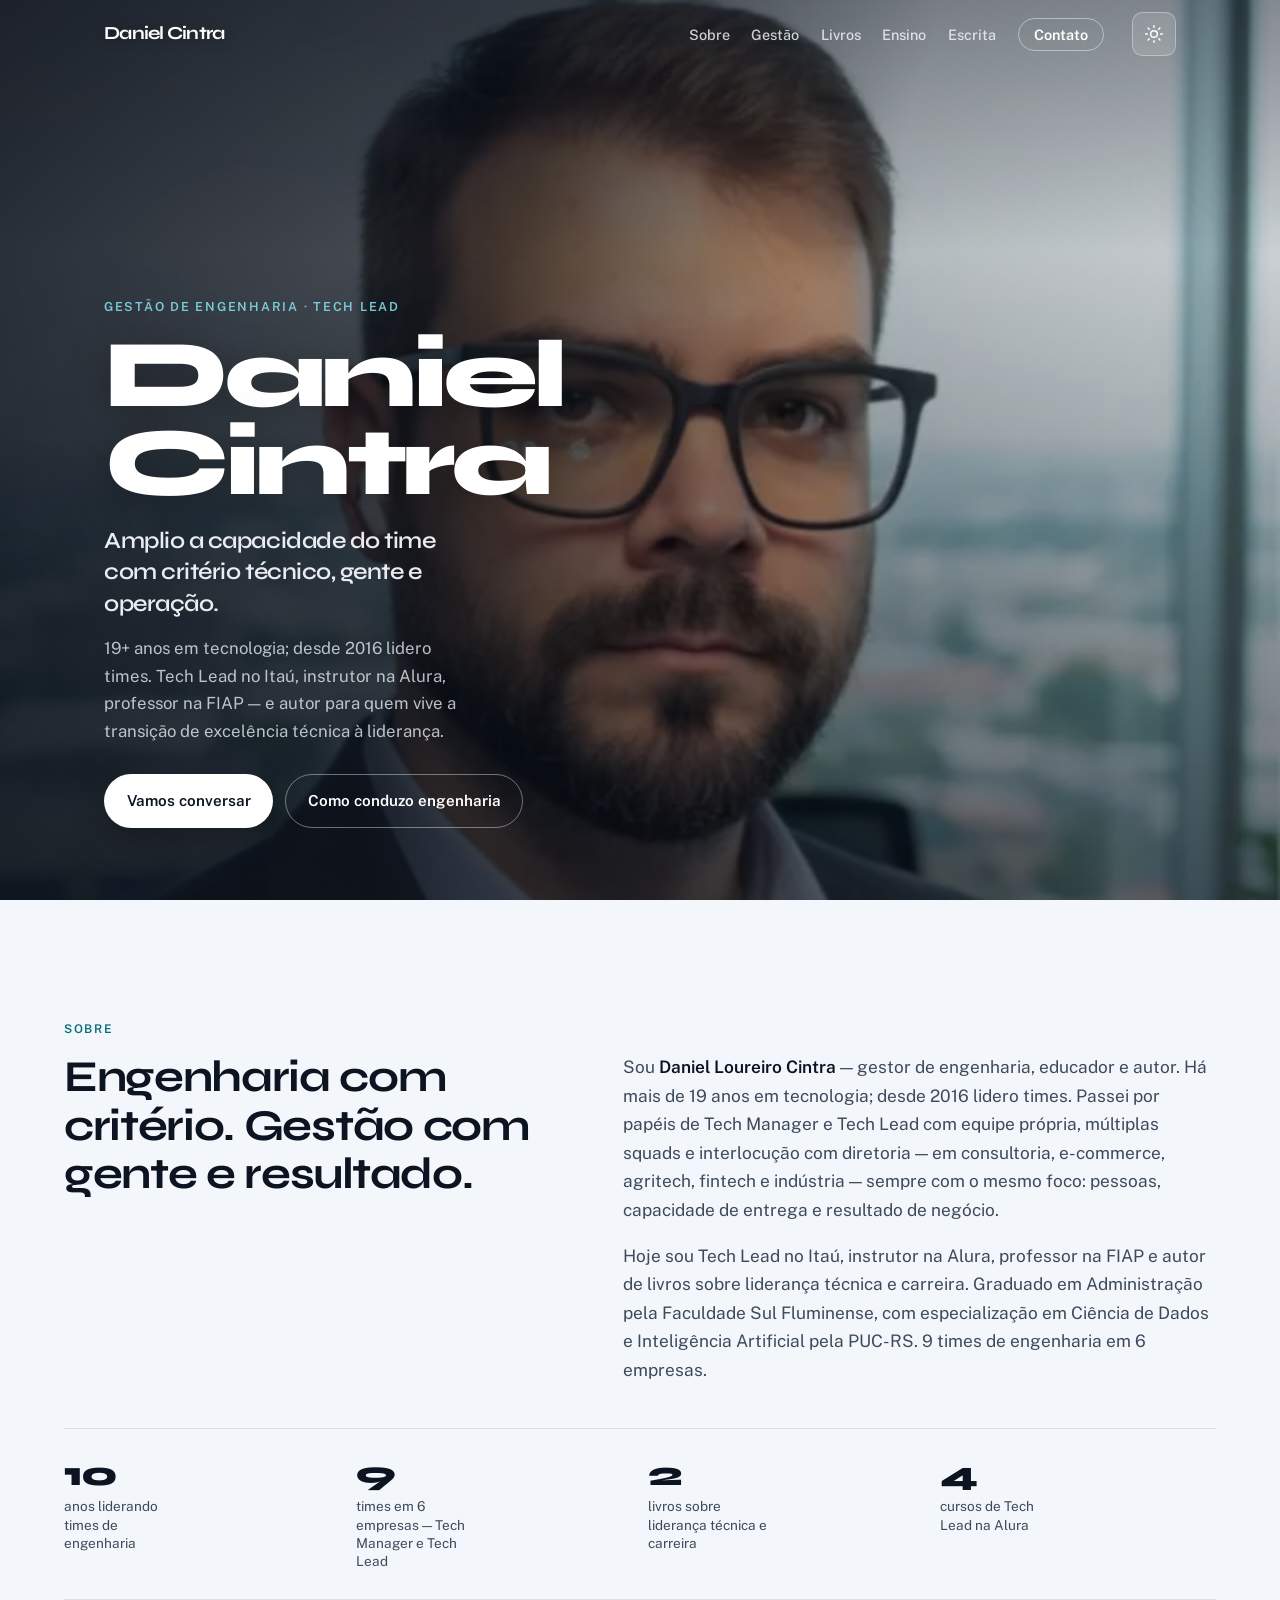
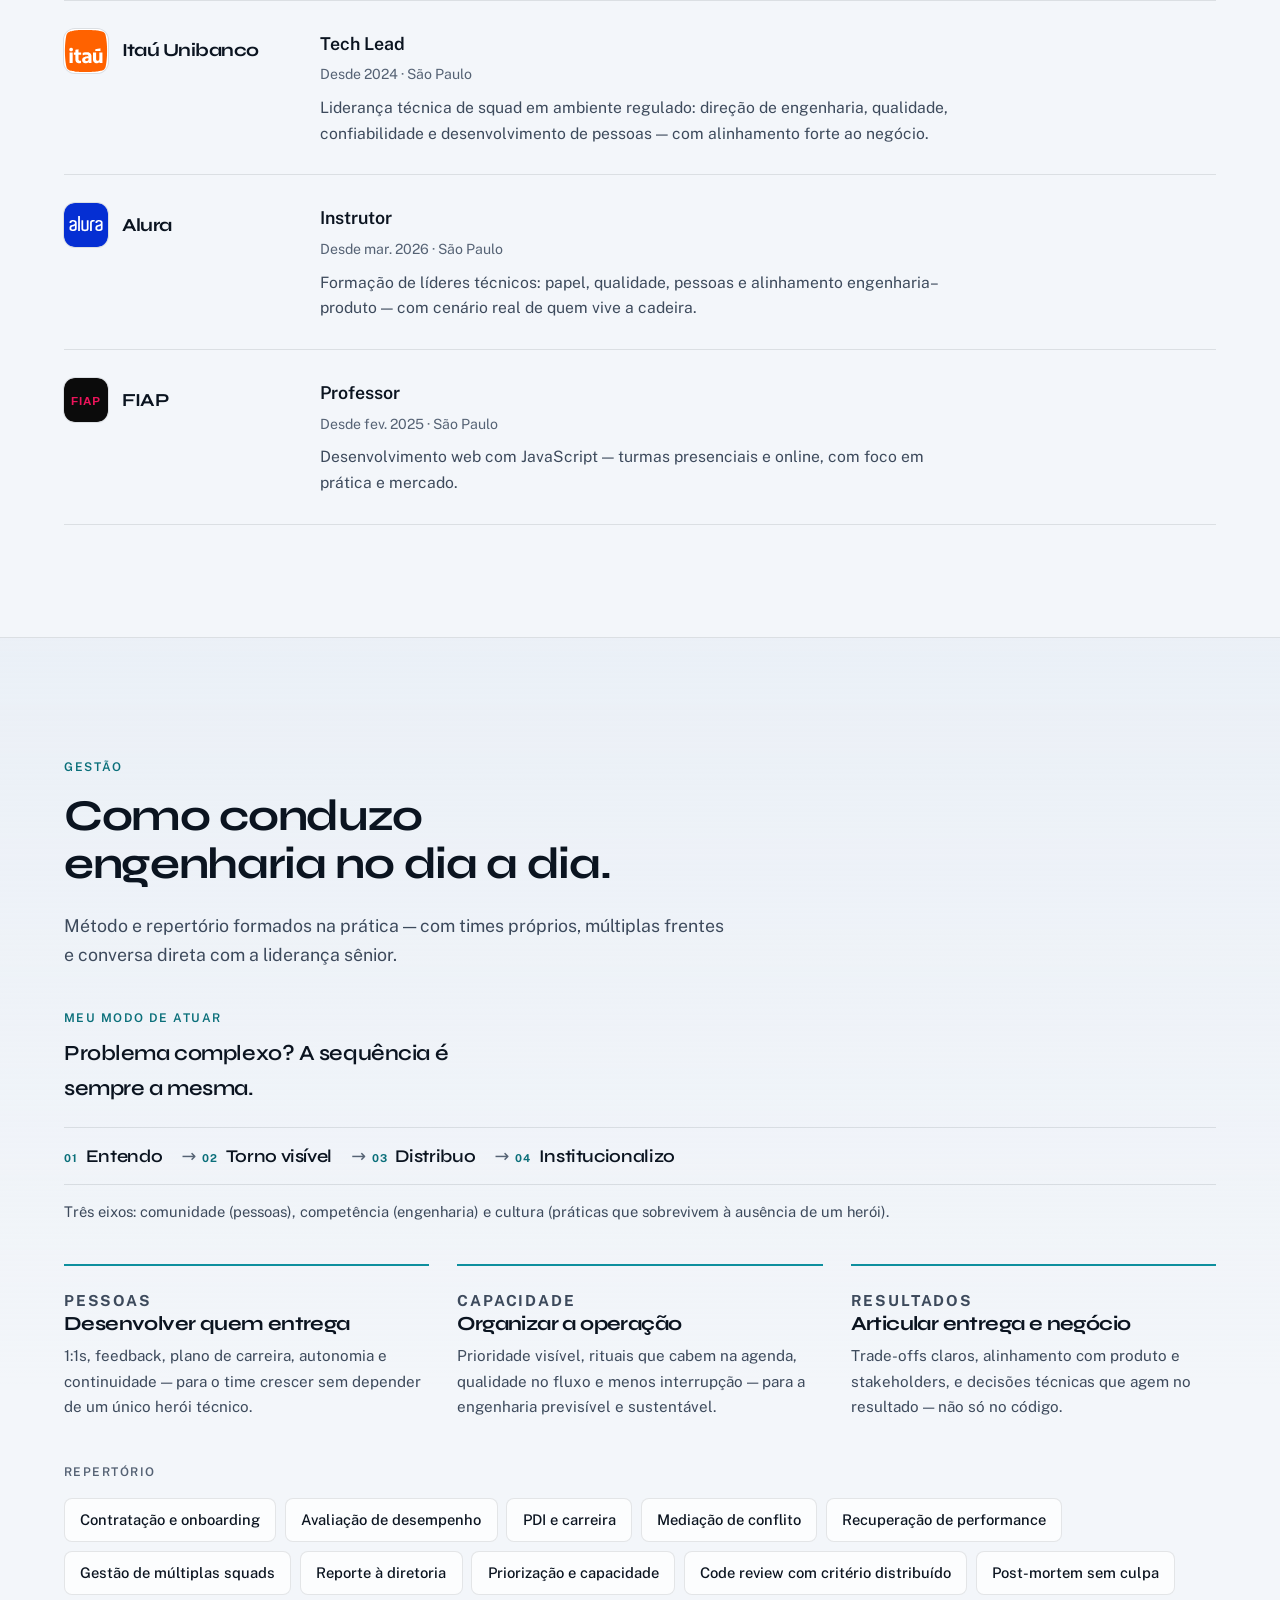
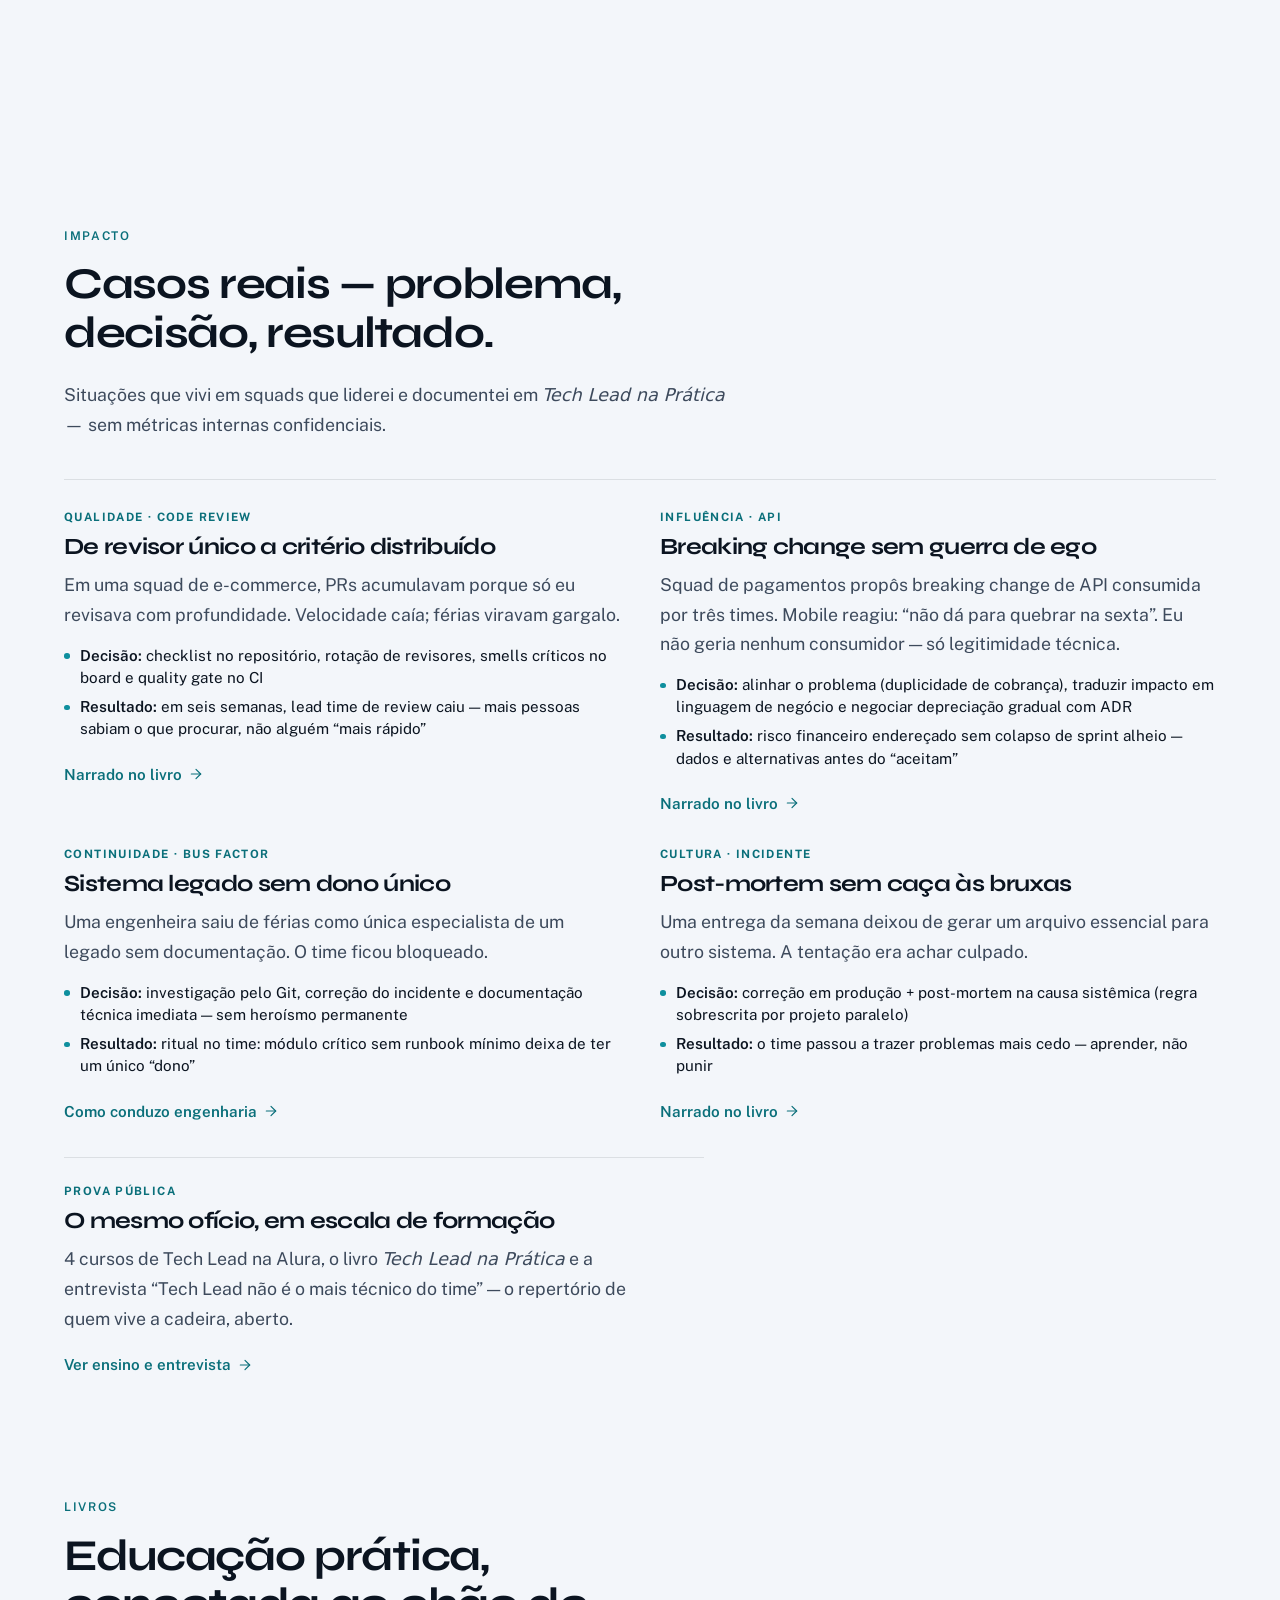
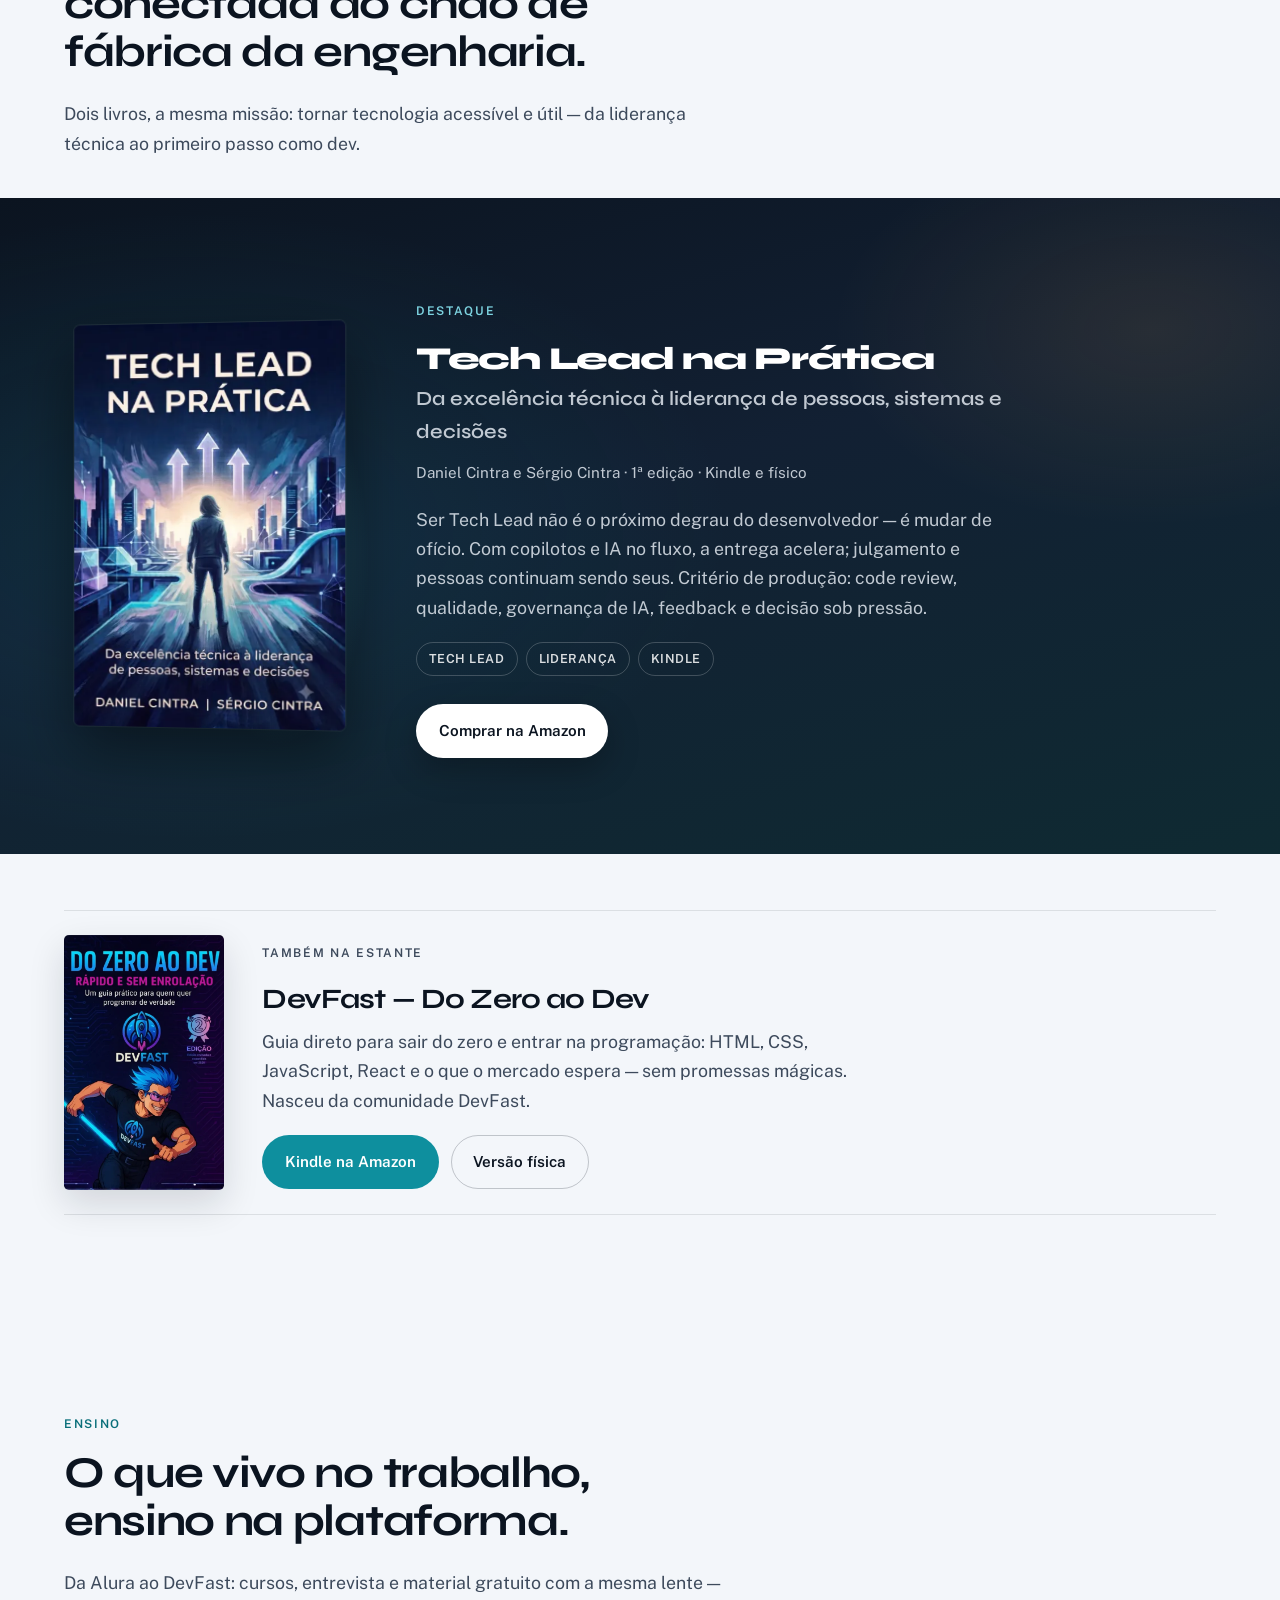
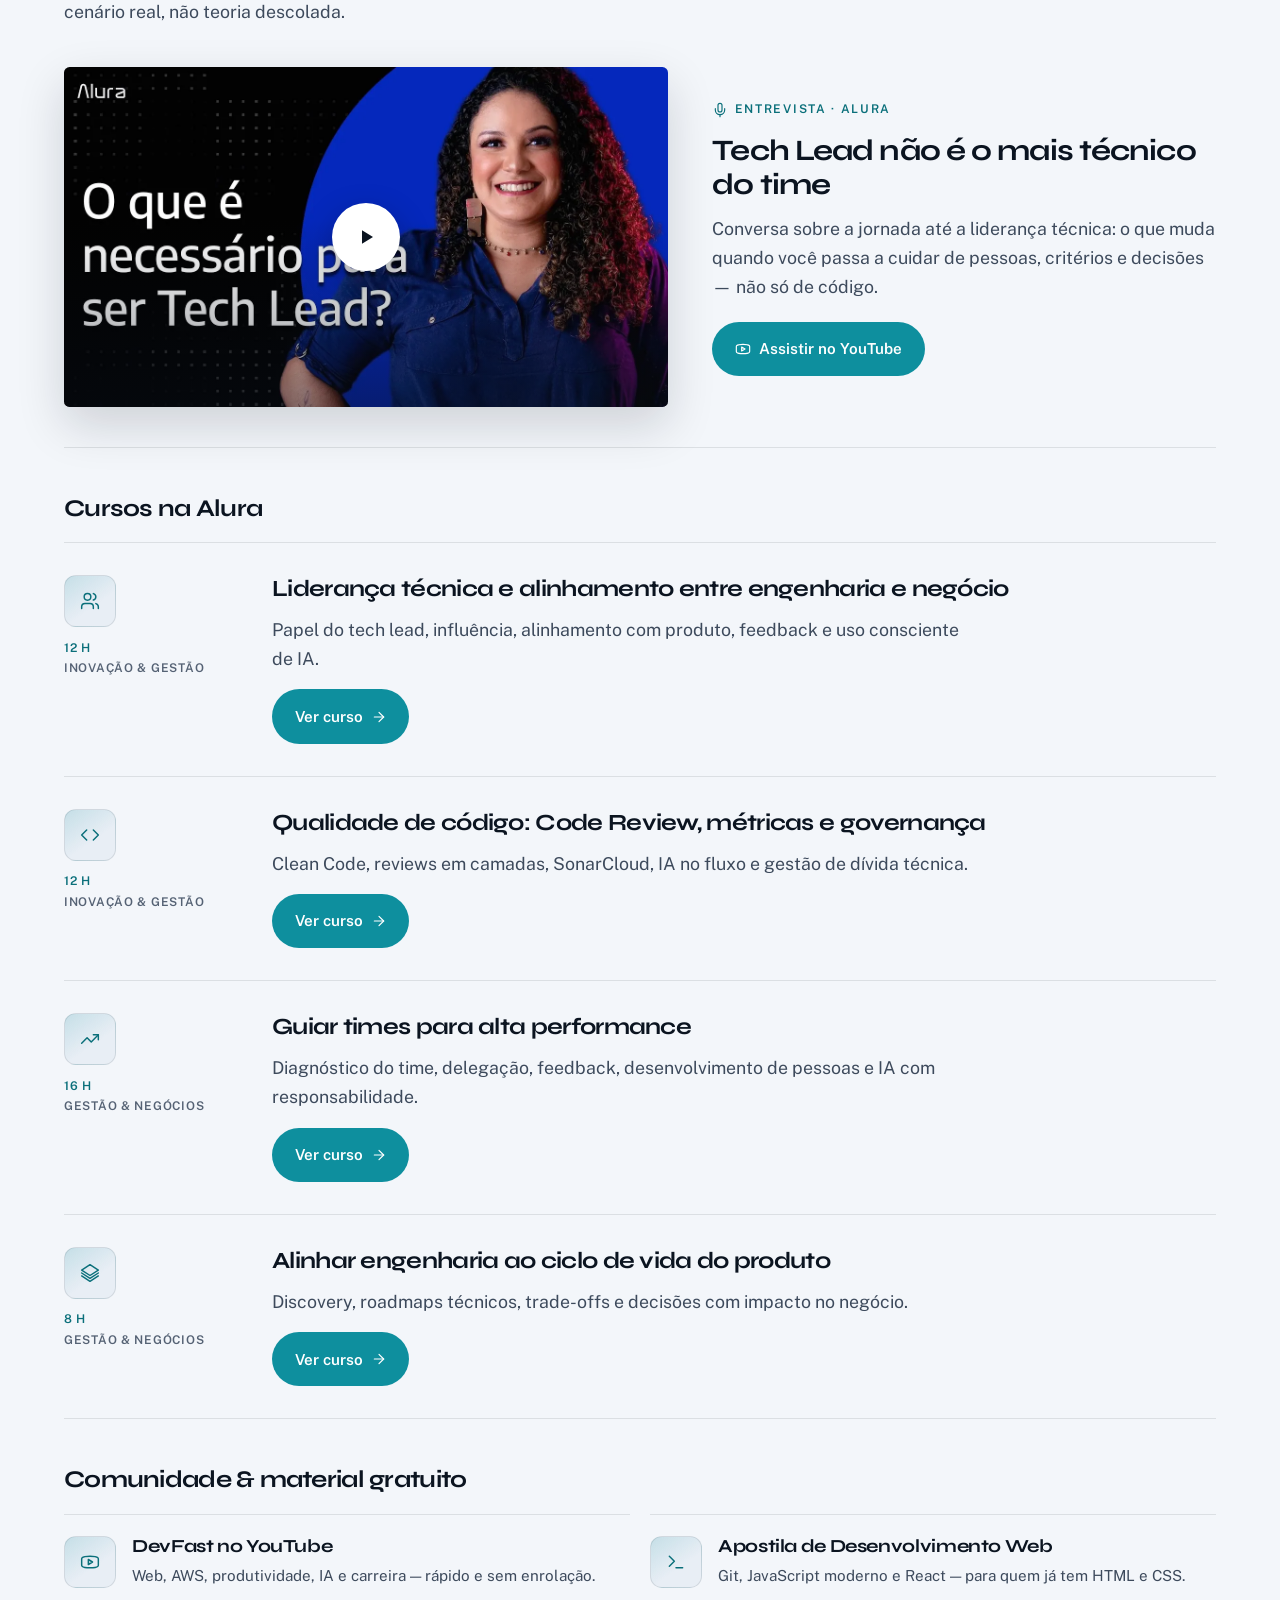
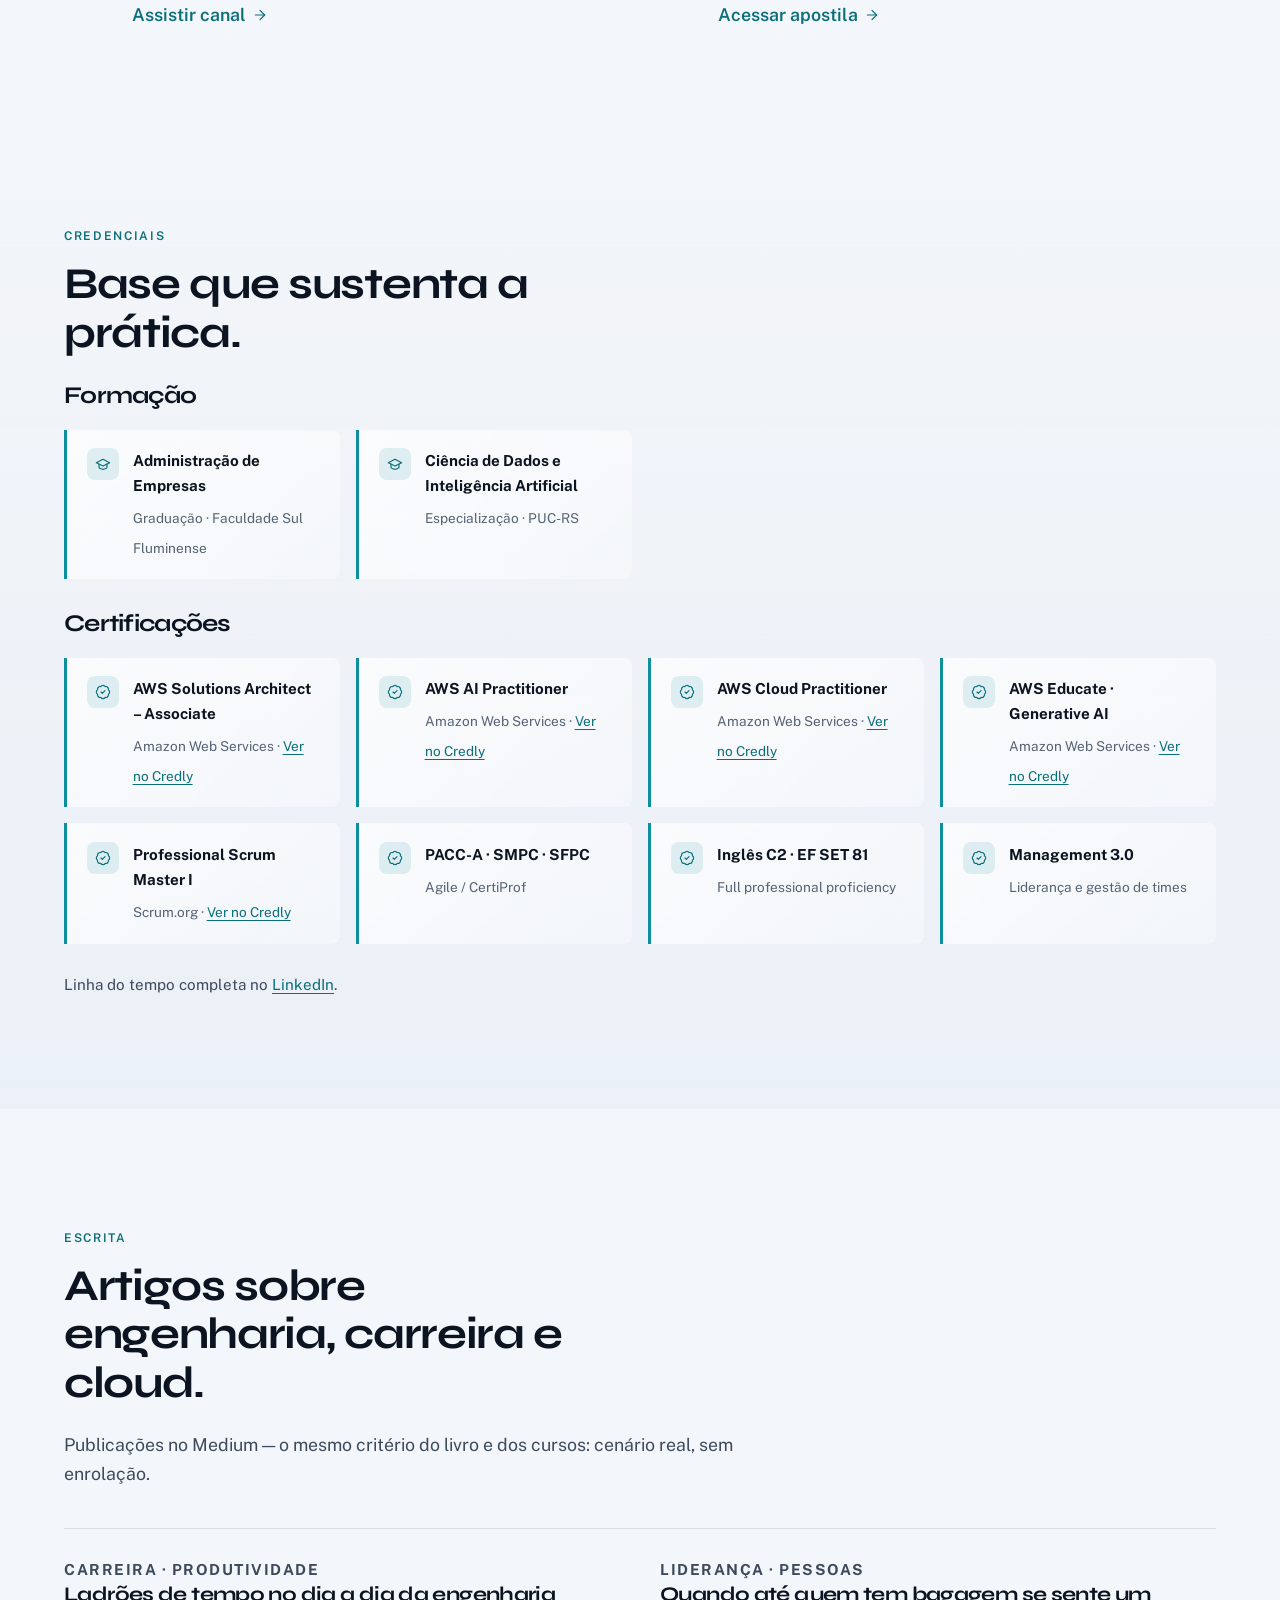
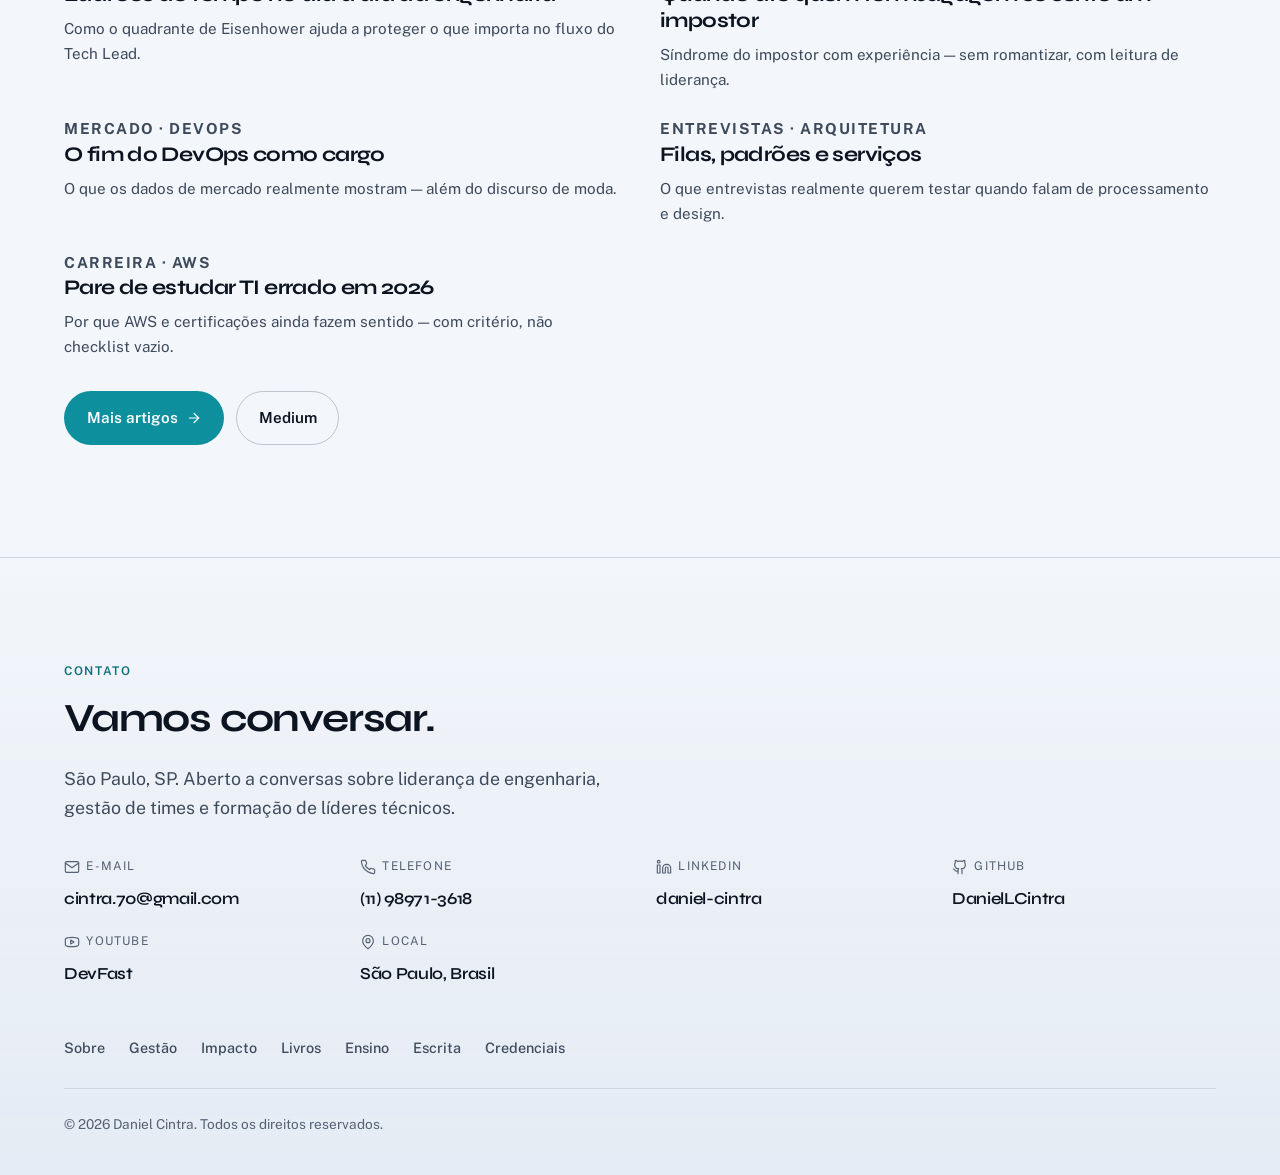
==== commit 0701015f: "Feature five Medium articles ranked for engineering-leadership fit. Co-authored-by: Cursor <cursorag" ====
--- a/index.html
+++ b/index.html
@@ -814,12 +814,28 @@
 						<p>Como o quadrante de Eisenhower ajuda a proteger o que importa no fluxo do Tech Lead.</p>
 					</article>
 					<article class="article">
+						<p class="article__meta">Liderança · Pessoas</p>
+						<h3 class="article__title">
+							<a href="https://medium.com/@danielcintra/quando-at%C3%A9-quem-tem-bagagem-se-sente-um-impostor-d79e79aa718b"
+								target="_blank" rel="noopener noreferrer">Quando até quem tem bagagem se sente um impostor</a>
+						</h3>
+						<p>Síndrome do impostor com experiência — sem romantizar, com leitura de liderança.</p>
+					</article>
+					<article class="article">
 						<p class="article__meta">Mercado · DevOps</p>
 						<h3 class="article__title">
 							<a href="https://medium.com/@danielcintra/o-fim-do-devops-como-cargo-o-que-os-dados-de-mercado-realmente-mostram-f09b1b604e14"
 								target="_blank" rel="noopener noreferrer">O fim do DevOps como cargo</a>
 						</h3>
 						<p>O que os dados de mercado realmente mostram — além do discurso de moda.</p>
+					</article>
+					<article class="article">
+						<p class="article__meta">Entrevistas · Arquitetura</p>
+						<h3 class="article__title">
+							<a href="https://medium.com/@danielcintra/filas-padr%C3%B5es-de-processamento-e-servi%C3%A7os-o-que-entrevistas-realmente-querem-testar-fbe2e1955851"
+								target="_blank" rel="noopener noreferrer">Filas, padrões e serviços</a>
+						</h3>
+						<p>O que entrevistas realmente querem testar quando falam de processamento e design.</p>
 					</article>
 					<article class="article">
 						<p class="article__meta">Carreira · AWS</p>
@@ -828,14 +844,6 @@
 								target="_blank" rel="noopener noreferrer">Pare de estudar TI errado em 2026</a>
 						</h3>
 						<p>Por que AWS e certificações ainda fazem sentido — com critério, não checklist vazio.</p>
-					</article>
-					<article class="article">
-						<p class="article__meta">Entrevistas · Arquitetura</p>
-						<h3 class="article__title">
-							<a href="https://medium.com/@danielcintra/filas-padr%C3%B5es-de-processamento-e-servi%C3%A7os-o-que-entrevistas-realmente-querem-testar-fbe2e1955851"
-								target="_blank" rel="noopener noreferrer">Filas, padrões e serviços</a>
-						</h3>
-						<p>O que entrevistas realmente querem testar quando falam de processamento e design.</p>
 					</article>
 				</div>
 
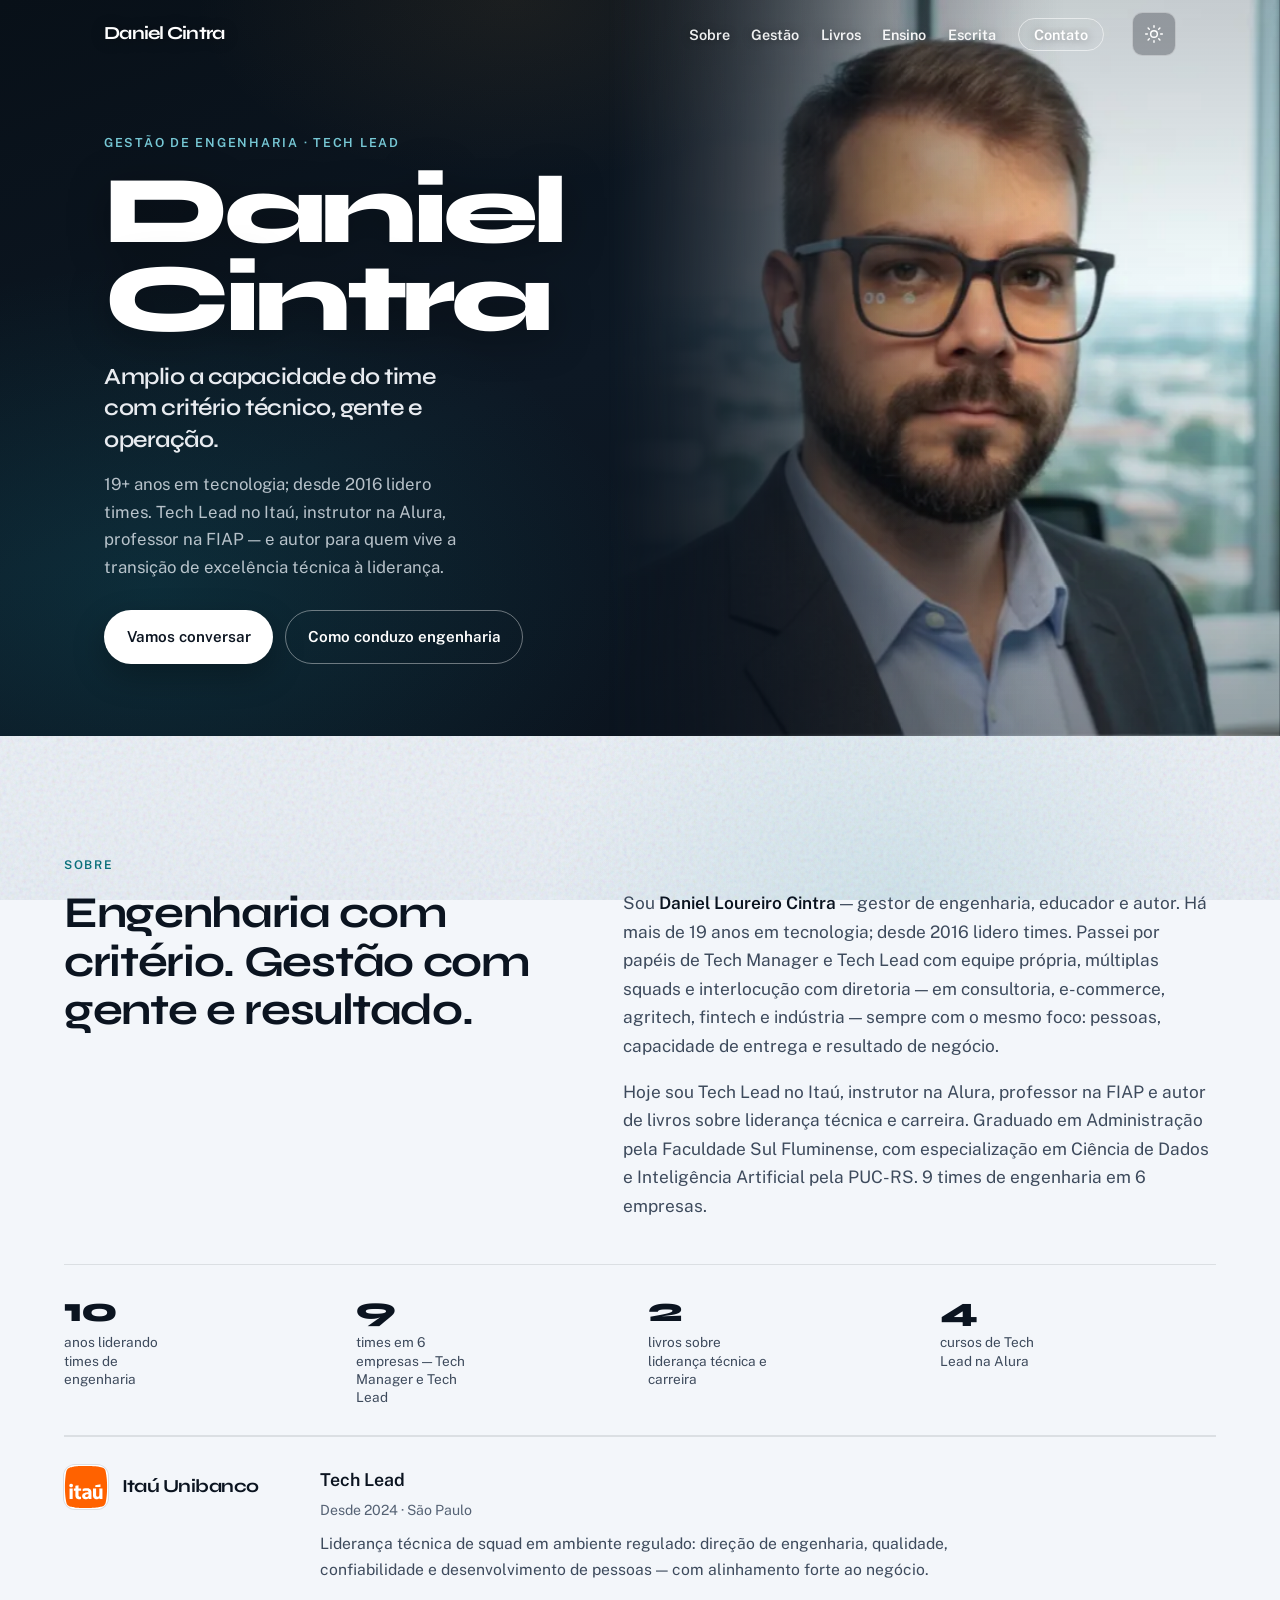
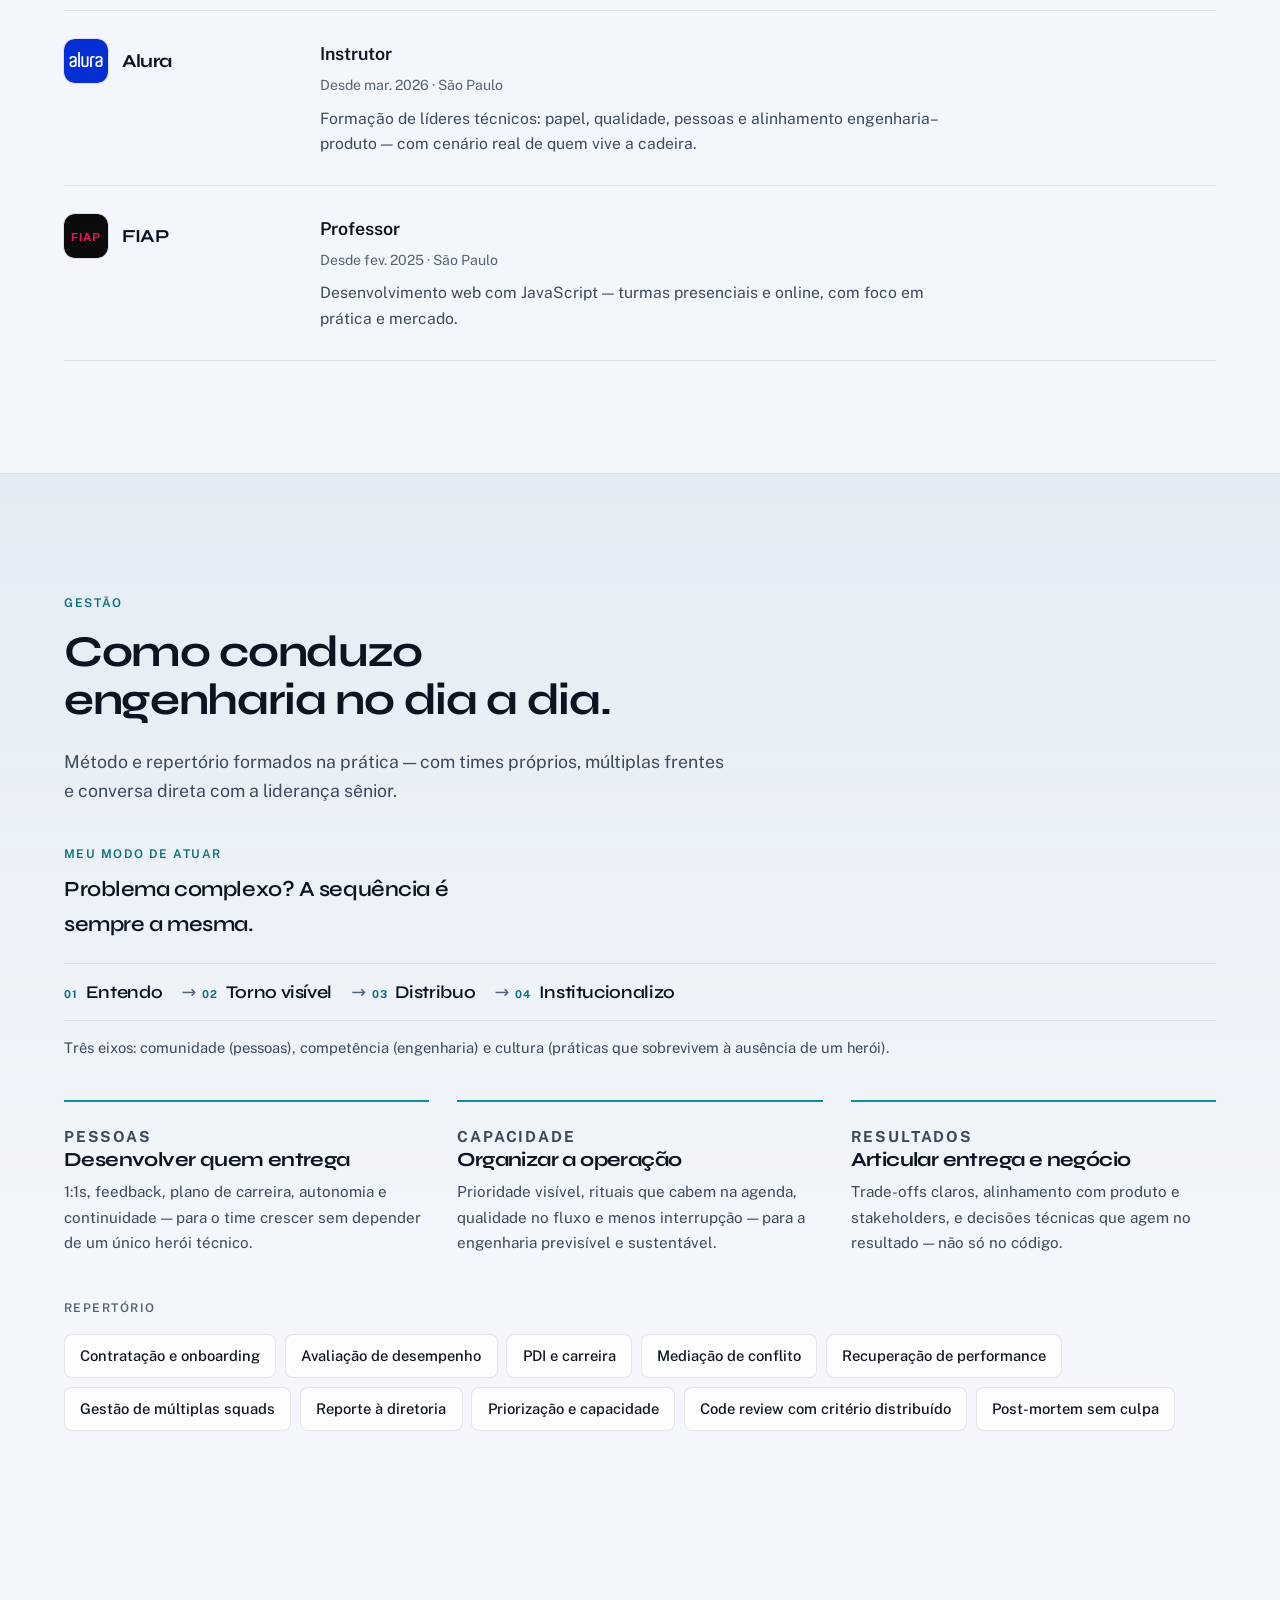
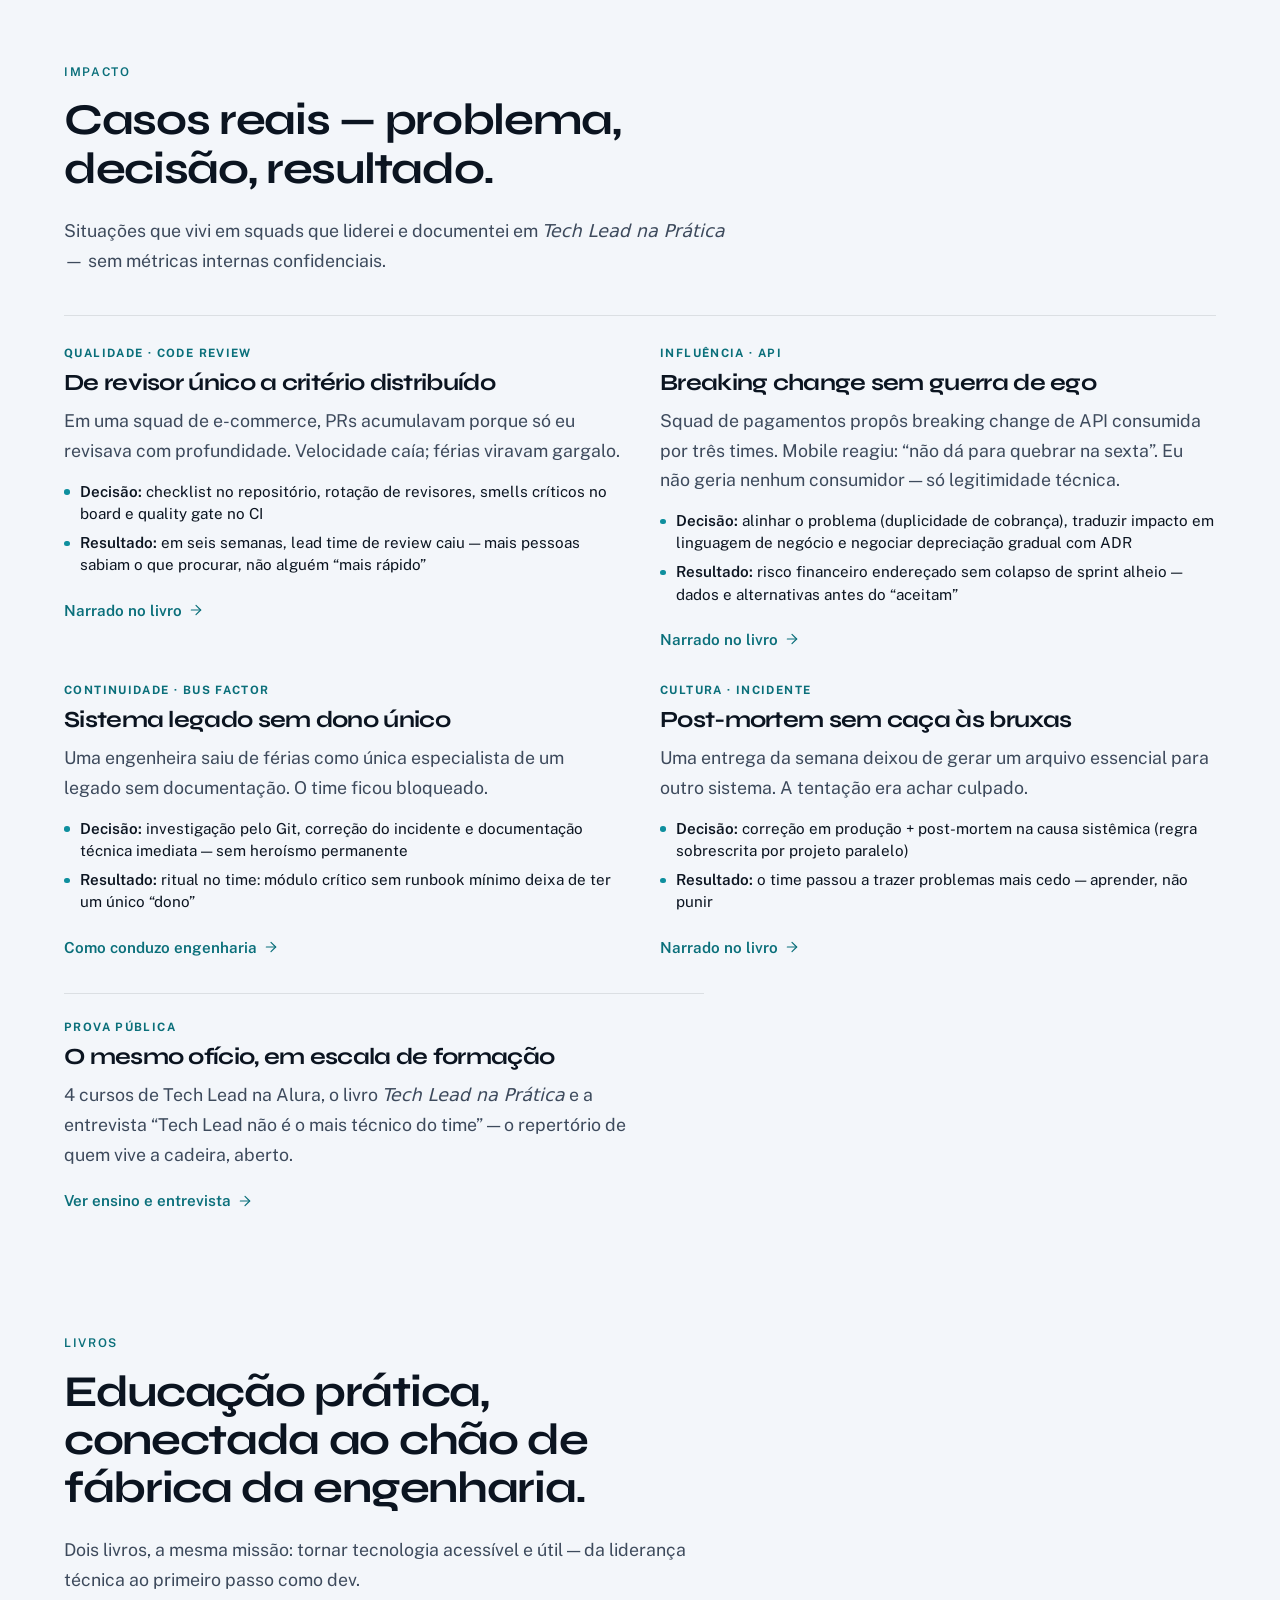
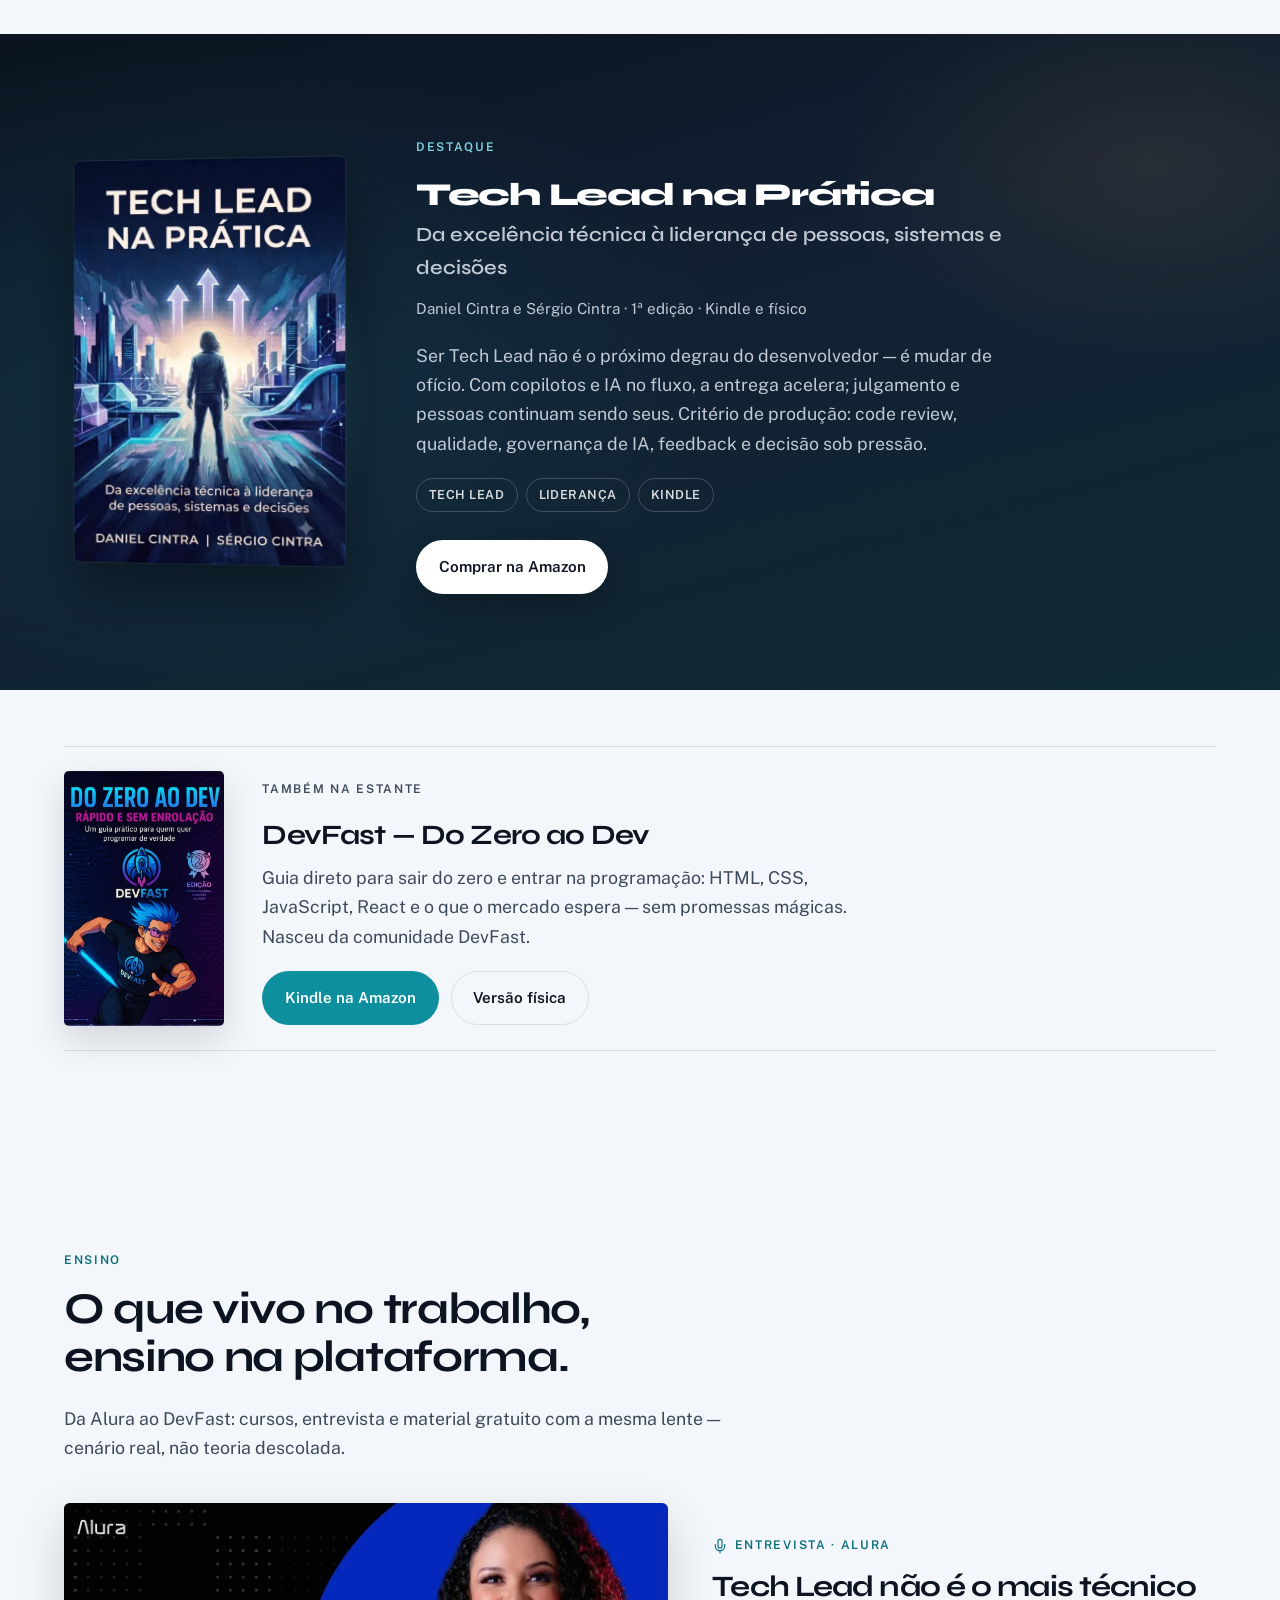
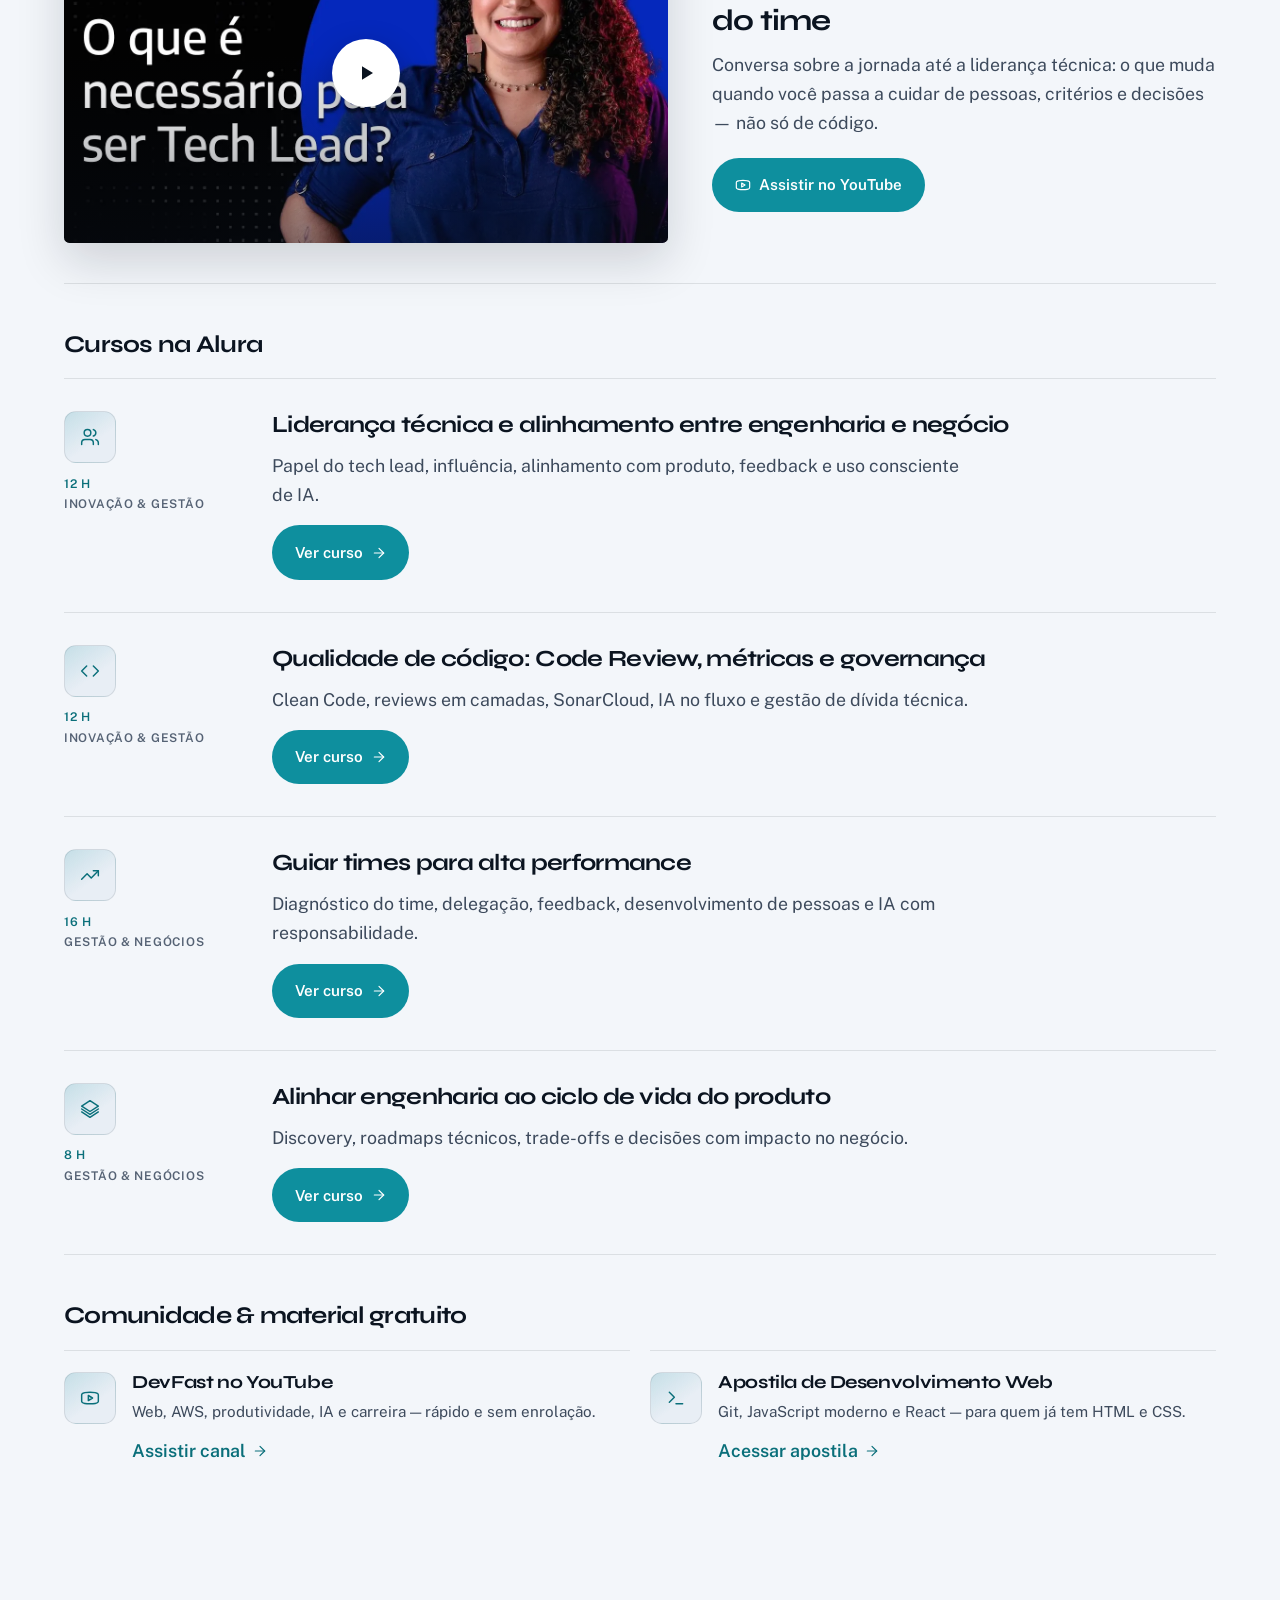
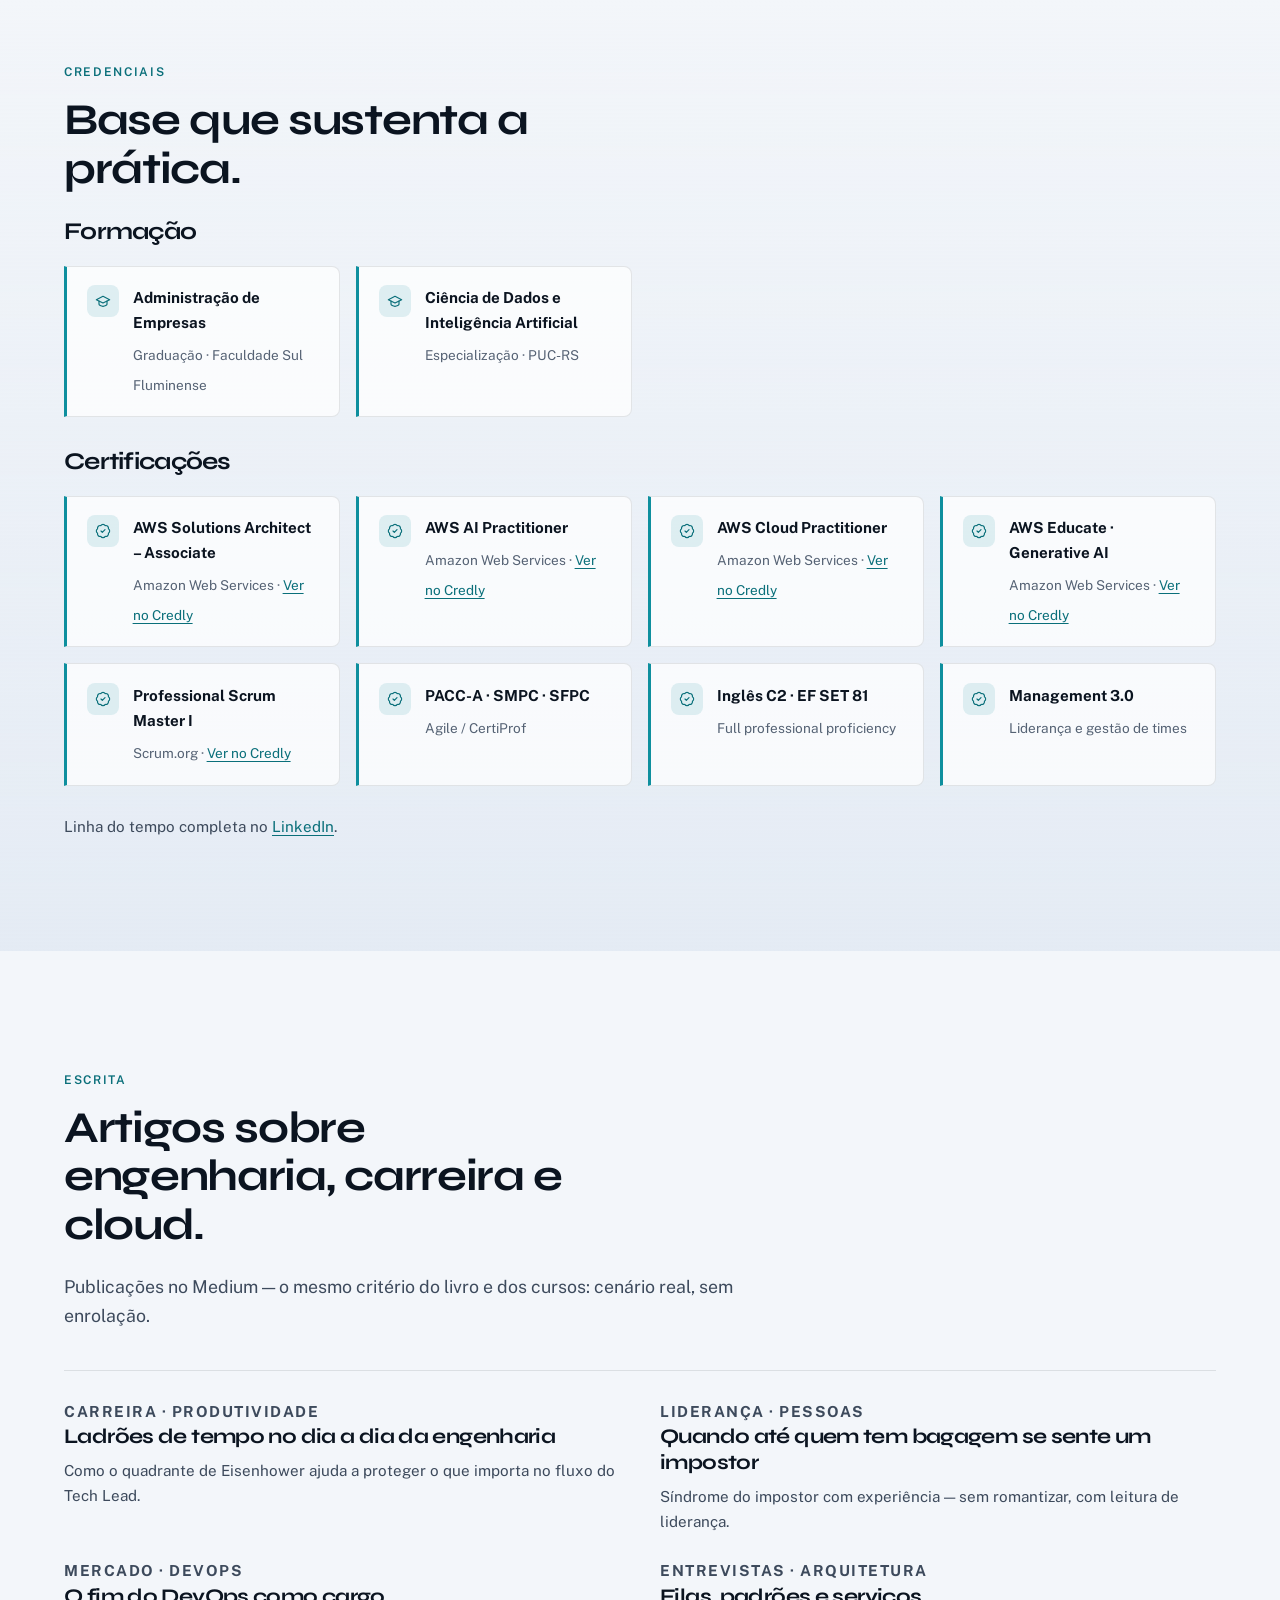
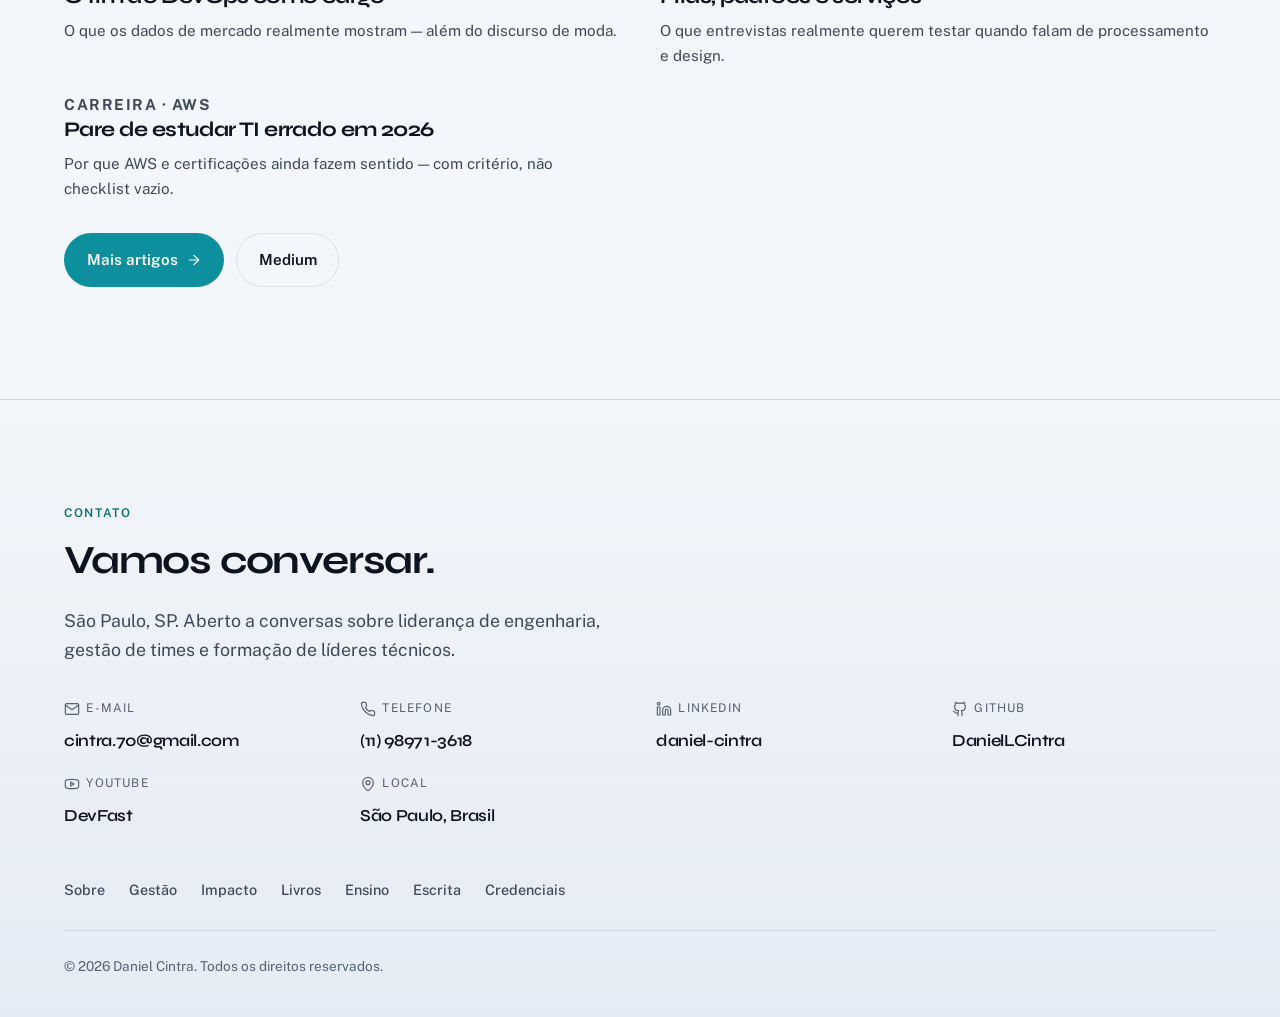
==== commit c744043c: "Fix hero photo crop and dark-theme contrast on large screens. Bleed the headshot from the right with" ====
--- a/index.html
+++ b/index.html
@@ -187,14 +187,6 @@
 	<main id="topo">
 		<!-- 1. Quem sou -->
 		<section class="hero" aria-label="Apresentação">
-			<div class="hero__visual">
-				<picture>
-					<source type="image/webp" srcset="images/optimized/profile-640.webp 640w, images/optimized/profile.webp 1200w"
-						sizes="(max-width: 900px) 100vw, 50vw" />
-					<img src="images/optimized/profile.jpg" width="1200" height="1200"
-						alt="Retrato profissional de Daniel Cintra" fetchpriority="high" decoding="async" />
-				</picture>
-			</div>
 			<div class="hero__copy" id="conteudo">
 				<div class="hero__copy-inner">
 					<p class="hero__eyebrow">Gestão de engenharia · Tech Lead</p>
@@ -208,6 +200,15 @@
 						<a class="btn btn--ghost" href="#escopo">Como conduzo engenharia</a>
 					</div>
 				</div>
+			</div>
+			<div class="hero__visual">
+				<picture>
+					<source type="image/webp" srcset="images/optimized/profile-640.webp 640w, images/optimized/profile.webp 1200w"
+						sizes="(max-width: 900px) 100vw, 50vw" />
+					<img src="images/optimized/profile.jpg" width="1200" height="1200"
+						alt="Retrato profissional de Daniel Cintra" fetchpriority="high" decoding="async"
+						sizes="(max-width: 900px) 100vw, 50vw" />
+				</picture>
 			</div>
 		</section>
 
--- a/assets/css/site.css
+++ b/assets/css/site.css
@@ -20,6 +20,9 @@
   --mesh-base: #eef3f8;
   --mesh-end: #e8eef5;
   --logo-bg: #fff;
+  --ink-on-light: #0b1420;
+  --btn-primary-bg: #0b1420;
+  --btn-primary-fg: #fff;
   --nav-h: 4.25rem;
   --font-display: "Syne", system-ui, sans-serif;
   --font-body: "Public Sans", system-ui, sans-serif;
@@ -49,6 +52,9 @@
   --mesh-base: #0d141c;
   --mesh-end: #121a24;
   --logo-bg: #161f2b;
+  --ink-on-light: #0b1420;
+  --btn-primary-bg: #e8eef6;
+  --btn-primary-fg: #0b1420;
   color-scheme: dark;
 }
 
@@ -262,7 +268,7 @@
   mix-blend-mode: soft-light;
 }
 
-/* Nav */
+/* Nav — always visible; transparent at top, frosted when scrolled */
 .site-header {
   position: fixed;
   top: 0;
@@ -272,8 +278,9 @@
   height: var(--nav-h);
   display: flex;
   align-items: center;
+  border-bottom: 1px solid transparent;
+  background: transparent;
   transition: background 0.35s var(--ease), backdrop-filter 0.35s var(--ease), border-color 0.35s;
-  border-bottom: 1px solid transparent;
 }
 
 .site-header.is-scrolled {
@@ -323,12 +330,6 @@
 
 html[data-theme="dark"] .theme-toggle__moon {
   display: block;
-}
-
-.site-header:not(.is-scrolled) .theme-toggle {
-  border-color: rgba(255, 255, 255, 0.35);
-  background: rgba(255, 255, 255, 0.12);
-  color: #fff;
 }
 
 @media (min-width: 901px) {
@@ -426,26 +427,6 @@
   border: 1.5px solid currentColor;
   border-radius: 999px;
   font-weight: 600 !important;
-}
-
-.site-header:not(.is-scrolled) .nav-cta {
-  border-color: rgba(255, 255, 255, 0.45);
-  color: #fff !important;
-}
-
-.site-header:not(.is-scrolled) .nav-cta:hover {
-  background: rgba(255, 255, 255, 0.12);
-  color: #fff !important;
-}
-
-.site-header.is-scrolled .nav-cta {
-  border-color: rgba(11, 20, 32, 0.22);
-  color: var(--ink) !important;
-}
-
-.site-header.is-scrolled .nav-cta:hover {
-  border-color: var(--ink);
-  background: rgba(11, 20, 32, 0.04);
 }
 
 /* Buttons */
@@ -474,8 +455,8 @@
 }
 
 .btn--primary {
-  background: var(--ink);
-  color: #fff;
+  background: var(--btn-primary-bg);
+  color: var(--btn-primary-fg);
   box-shadow: 0 10px 28px rgba(11, 20, 32, 0.18);
 }
 
@@ -487,7 +468,7 @@
 .btn--ghost {
   background: transparent;
   color: var(--ink);
-  border-color: rgba(11, 20, 32, 0.22);
+  border-color: var(--line);
 }
 
 .btn--ghost:hover {
@@ -511,28 +492,73 @@
   gap: 0.75rem;
 }
 
-/* Hero — one composition, full-bleed photo */
+/* Hero — photo bleeds from the right with a soft fade into copy (no hard column seam) */
 .hero {
   position: relative;
-  min-height: 100svh;
+  display: block;
+  min-height: min(100svh, 46rem);
+  overflow: hidden;
+  color: #f4f7fb;
+  background:
+    radial-gradient(ellipse 70% 80% at 12% 80%, rgba(14, 143, 158, 0.18), transparent 55%),
+    radial-gradient(ellipse 50% 50% at 40% 0%, rgba(232, 165, 75, 0.08), transparent 50%),
+    linear-gradient(160deg, #081018 0%, #0d1824 48%, #0a121c 100%);
+}
+
+.hero__copy {
+  position: relative;
+  z-index: 2;
   display: flex;
   align-items: flex-end;
-  overflow: hidden;
-  color: #f4f7fb;
+  width: min(100%, var(--max));
+  margin: 0 auto;
+  min-height: min(100svh, 46rem);
+  padding: calc(var(--nav-h) + 1.5rem) var(--gutter) clamp(3rem, 8vh, 5rem);
+  box-sizing: border-box;
+}
+
+.hero__copy-inner {
+  width: min(100%, 34rem);
 }
 
 .hero__visual {
   position: absolute;
+  z-index: 1;
+  top: 0;
+  right: 0;
+  bottom: 0;
+  width: min(58vw, 42rem);
+  overflow: hidden;
+  background: #0a121c;
+  -webkit-mask-image: linear-gradient(
+    90deg,
+    transparent 0%,
+    rgba(0, 0, 0, 0.35) 18%,
+    rgba(0, 0, 0, 0.85) 42%,
+    #000 62%
+  );
+  mask-image: linear-gradient(
+    90deg,
+    transparent 0%,
+    rgba(0, 0, 0, 0.35) 18%,
+    rgba(0, 0, 0, 0.85) 42%,
+    #000 62%
+  );
+}
+
+.hero__visual picture {
+  position: absolute;
   inset: 0;
-  z-index: 0;
+  display: block;
 }
 
 .hero__visual img {
+  display: block;
   width: 100%;
   height: 100%;
   object-fit: cover;
-  object-position: center 18%;
-  transform: scale(1.06);
+  object-position: center 16%;
+  transform: scale(1.04);
   animation: hero-settle 1.8s var(--ease) forwards;
 }
 
@@ -542,27 +568,24 @@
   inset: 0;
   background:
     linear-gradient(
-      105deg,
-      rgba(8, 14, 24, 0.88) 0%,
-      rgba(8, 14, 24, 0.72) 38%,
-      rgba(8, 14, 24, 0.28) 62%,
-      rgba(8, 14, 24, 0.15) 100%
+      90deg,
+      rgba(8, 14, 24, 0.72) 0%,
+      rgba(8, 14, 24, 0.28) 38%,
+      transparent 68%
     ),
-    linear-gradient(180deg, rgba(8, 14, 24, 0.35) 0%, transparent 28%, rgba(8, 14, 24, 0.55) 100%);
+    linear-gradient(180deg, rgba(8, 14, 24, 0.2) 0%, transparent 40%, rgba(8, 14, 24, 0.35) 100%);
   pointer-events: none;
 }
 
-.hero__copy {
-  position: relative;
-  z-index: 2;
-  width: min(100%, var(--max));
-  margin: 0 auto;
-  padding: calc(var(--nav-h) + 2rem) var(--gutter) clamp(3rem, 8vh, 5rem);
-  max-width: none;
-}
-
-.hero__copy-inner {
-  max-width: 38rem;
+@media (min-width: 1400px) {
+  .hero,
+  .hero__copy {
+    min-height: min(100svh, 44rem);
+  }
+
+  .hero__visual {
+    width: min(54vw, 46rem);
+  }
 }
 
 .hero__eyebrow {
@@ -624,7 +647,7 @@
 
 .hero .btn--primary {
   background: #fff;
-  color: var(--ink);
+  color: var(--ink-on-light);
   box-shadow: 0 12px 32px rgba(0, 0, 0, 0.28);
 }
 
@@ -656,27 +679,59 @@
   animation: rise 0.8s var(--ease) 1s forwards;
 }
 
-.site-header .brand {
+/* Transparent (top): light text with stronger contrast over dark hero */
+.site-header:not(.is-scrolled) .brand {
   color: #fff;
-  text-shadow: 0 1px 12px rgba(0, 0, 0, 0.35);
-}
-
+  text-shadow: 0 1px 14px rgba(0, 0, 0, 0.45);
+}
+
+.site-header:not(.is-scrolled) .nav-list a {
+  color: rgba(255, 255, 255, 0.92);
+  text-shadow: 0 1px 10px rgba(0, 0, 0, 0.4);
+  font-weight: 600;
+}
+
+.site-header:not(.is-scrolled) .nav-list a:hover,
+.site-header:not(.is-scrolled) .nav-list a[aria-current="true"] {
+  color: #fff;
+}
+
+.site-header:not(.is-scrolled) .nav-cta {
+  border-color: rgba(255, 255, 255, 0.55);
+  color: #fff !important;
+  text-shadow: none;
+}
+
+.site-header:not(.is-scrolled) .nav-cta:hover {
+  background: rgba(255, 255, 255, 0.12);
+  color: #fff !important;
+}
+
+.site-header:not(.is-scrolled) .theme-toggle {
+  border-color: rgba(255, 255, 255, 0.4);
+  background: rgba(8, 14, 24, 0.28);
+  color: #fff;
+}
+
+.site-header:not(.is-scrolled) .nav-toggle {
+  border-color: rgba(255, 255, 255, 0.4);
+  background: rgba(8, 14, 24, 0.28);
+}
+
+.site-header:not(.is-scrolled) .nav-toggle span {
+  background: #fff;
+}
+
+/* Scrolled: theme ink on frosted bar */
 .site-header.is-scrolled .brand {
   color: var(--ink);
   text-shadow: none;
 }
 
-.site-header .nav-list a {
-  color: rgba(244, 247, 251, 0.82);
-}
-
-.site-header .nav-list a:hover,
-.site-header .nav-list a[aria-current="true"] {
-  color: #fff;
-}
-
 .site-header.is-scrolled .nav-list a {
   color: var(--ink-soft);
+  text-shadow: none;
+  font-weight: 500;
 }
 
 .site-header.is-scrolled .nav-list a:hover,
@@ -684,13 +739,21 @@
   color: var(--ink);
 }
 
-.site-header .nav-toggle {
-  border-color: rgba(255, 255, 255, 0.28);
-  background: rgba(8, 14, 24, 0.25);
-}
-
-.site-header .nav-toggle span {
-  background: #fff;
+.site-header.is-scrolled .nav-cta {
+  border-color: var(--line);
+  color: var(--ink) !important;
+}
+
+.site-header.is-scrolled .nav-cta:hover {
+  border-color: var(--ink);
+  background: var(--accent-soft);
+  color: var(--ink) !important;
+}
+
+.site-header.is-scrolled .theme-toggle {
+  border-color: var(--line);
+  background: var(--surface);
+  color: var(--ink);
 }
 
 .site-header.is-scrolled .nav-toggle {
@@ -1126,7 +1189,7 @@
 
 /* Coordination scope — the sell */
 .scope {
-  background: linear-gradient(180deg, rgba(228, 235, 244, 0.55), transparent 70%);
+  background: linear-gradient(180deg, var(--paper-deep), transparent 70%);
   border-top: 1px solid var(--line);
 }
 
@@ -1310,7 +1373,7 @@
 
 .book-feature .btn--primary {
   background: #fff;
-  color: var(--ink);
+  color: var(--ink-on-light);
   box-shadow: 0 12px 32px rgba(0, 0, 0, 0.25);
 }
 
@@ -1594,7 +1657,7 @@
 }
 
 .creds-band {
-  background: linear-gradient(180deg, transparent, rgba(228, 235, 244, 0.55));
+  background: linear-gradient(180deg, transparent, var(--paper-deep));
 }
 
 /* Skills */
@@ -1651,8 +1714,9 @@
   align-items: flex-start;
   gap: 0.85rem;
   padding: 1.15rem 1.25rem;
+  background: var(--surface);
+  border: 1px solid var(--line);
   border-left: 3px solid var(--accent);
-  background: linear-gradient(135deg, rgba(255, 255, 255, 0.7), rgba(255, 255, 255, 0.35));
   border-radius: 0 0.5rem 0.5rem 0;
 }
 
@@ -1838,38 +1902,90 @@
     text-align: center;
   }
 
+  /* Mobile / tablet: square photo band fading into copy */
   .hero {
-    min-height: 100svh;
-    align-items: flex-end;
+    display: flex;
+    flex-direction: column;
+    min-height: 0;
+  }
+
+  .hero__visual {
+    position: relative;
+    top: auto;
+    right: auto;
+    bottom: auto;
+    width: 100%;
+    aspect-ratio: 1 / 1;
+    order: -1;
+    -webkit-mask-image: linear-gradient(
+      180deg,
+      #000 0%,
+      #000 72%,
+      rgba(0, 0, 0, 0.55) 88%,
+      transparent 100%
+    );
+    mask-image: linear-gradient(
+      180deg,
+      #000 0%,
+      #000 72%,
+      rgba(0, 0, 0, 0.55) 88%,
+      transparent 100%
+    );
   }
 
   .hero__visual img {
-    object-position: center 12%;
+    object-position: center 14%;
   }
 
   .hero__visual::after {
-    background:
-      linear-gradient(
-        180deg,
-        rgba(8, 14, 24, 0.45) 0%,
-        rgba(8, 14, 24, 0.2) 35%,
-        rgba(8, 14, 24, 0.82) 72%,
-        rgba(8, 14, 24, 0.92) 100%
-      );
+    background: linear-gradient(
+      180deg,
+      rgba(8, 14, 24, 0.25) 0%,
+      transparent 45%,
+      rgba(8, 14, 24, 0.65) 100%
+    );
   }
 
   .hero__copy {
-    padding-top: calc(var(--nav-h) + 1rem);
-    padding-bottom: 3rem;
-  }
-
-  .site-header:not(.is-scrolled) .nav-list {
-    background: rgba(8, 14, 24, 0.94);
-  }
-
-  .site-header:not(.is-scrolled) .nav-list a {
-    color: rgba(244, 247, 251, 0.9);
-    border-bottom-color: rgba(255, 255, 255, 0.1);
+    align-items: flex-start;
+    min-height: 0;
+    width: 100%;
+    margin: 0;
+    padding: 0.5rem var(--gutter) 2.75rem;
+    margin-top: -2.5rem;
+  }
+
+  /* Mobile top: dark chrome over bright photo; open menu uses solid panel */
+  .site-header:not(.is-scrolled) .brand {
+    color: var(--ink-on-light);
+    text-shadow: 0 1px 12px rgba(255, 255, 255, 0.45);
+  }
+
+  .site-header:not(.is-scrolled) .theme-toggle,
+  .site-header:not(.is-scrolled) .nav-toggle {
+    border-color: rgba(11, 20, 32, 0.16);
+    background: rgba(243, 246, 250, 0.88);
+    color: var(--ink-on-light);
+  }
+
+  .site-header:not(.is-scrolled) .nav-toggle span {
+    background: var(--ink-on-light);
+  }
+
+  .site-header .nav-list.is-open {
+    background: var(--header-bg-solid);
+  }
+
+  .site-header:not(.is-scrolled) .nav-list.is-open a {
+    color: var(--ink-soft);
+    text-shadow: none;
+    font-weight: 500;
+    border-bottom-color: var(--line);
+  }
+
+  .site-header:not(.is-scrolled) .nav-list.is-open a:hover,
+  .site-header:not(.is-scrolled) .nav-list.is-open a[aria-current="true"] {
+    color: var(--ink);
   }
 
   .hero__scroll {
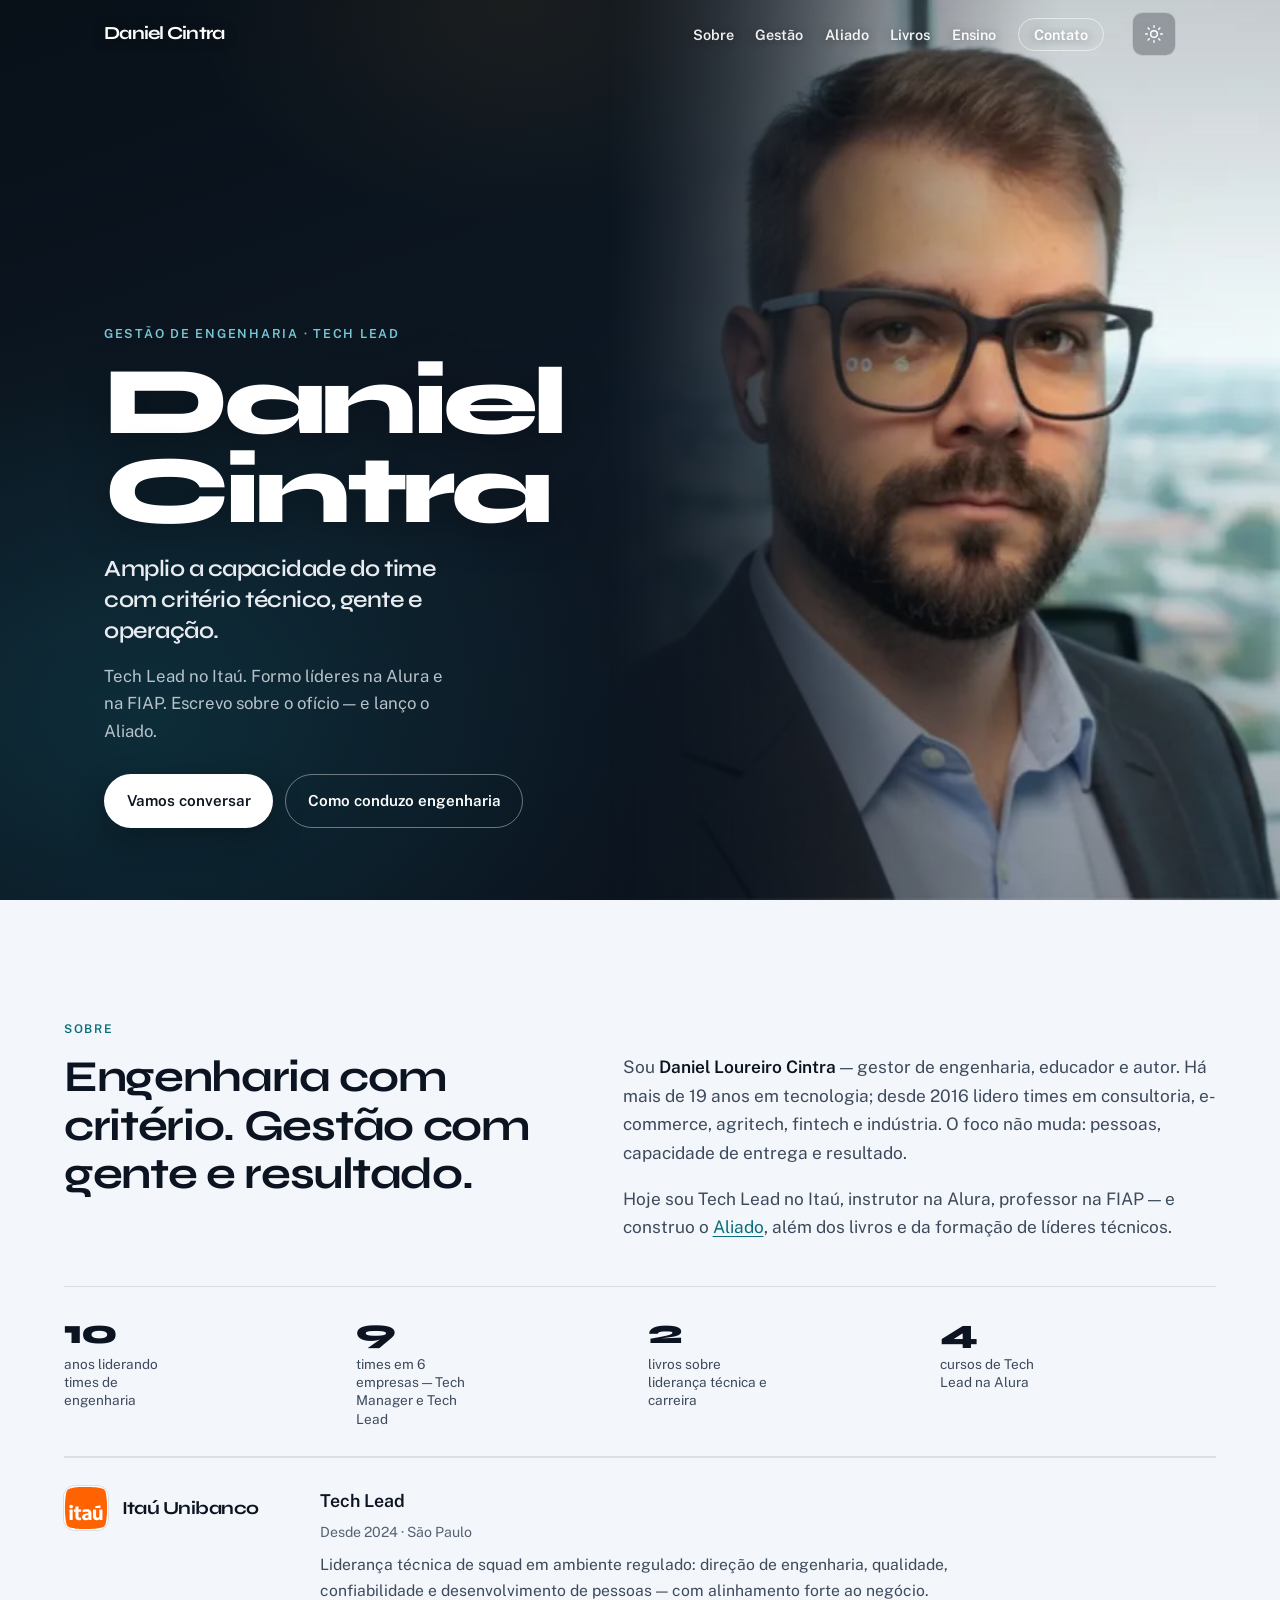
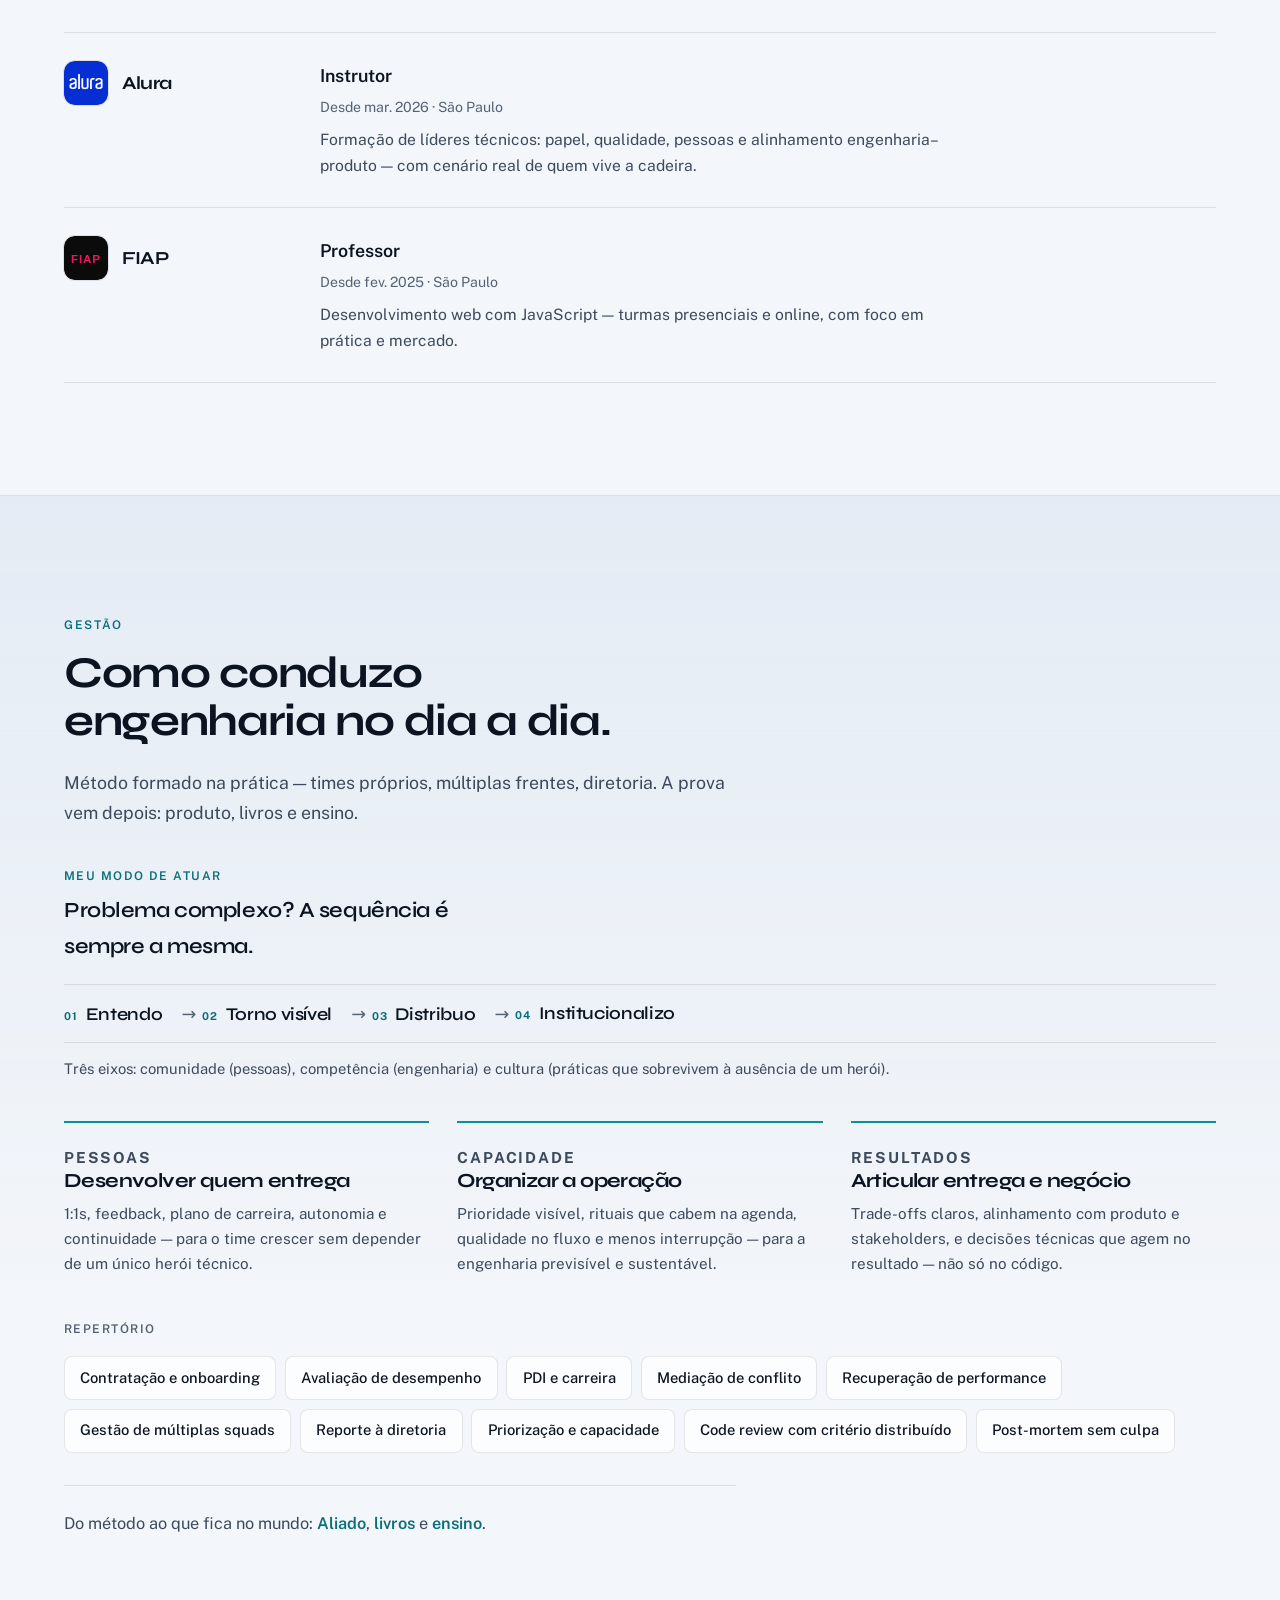
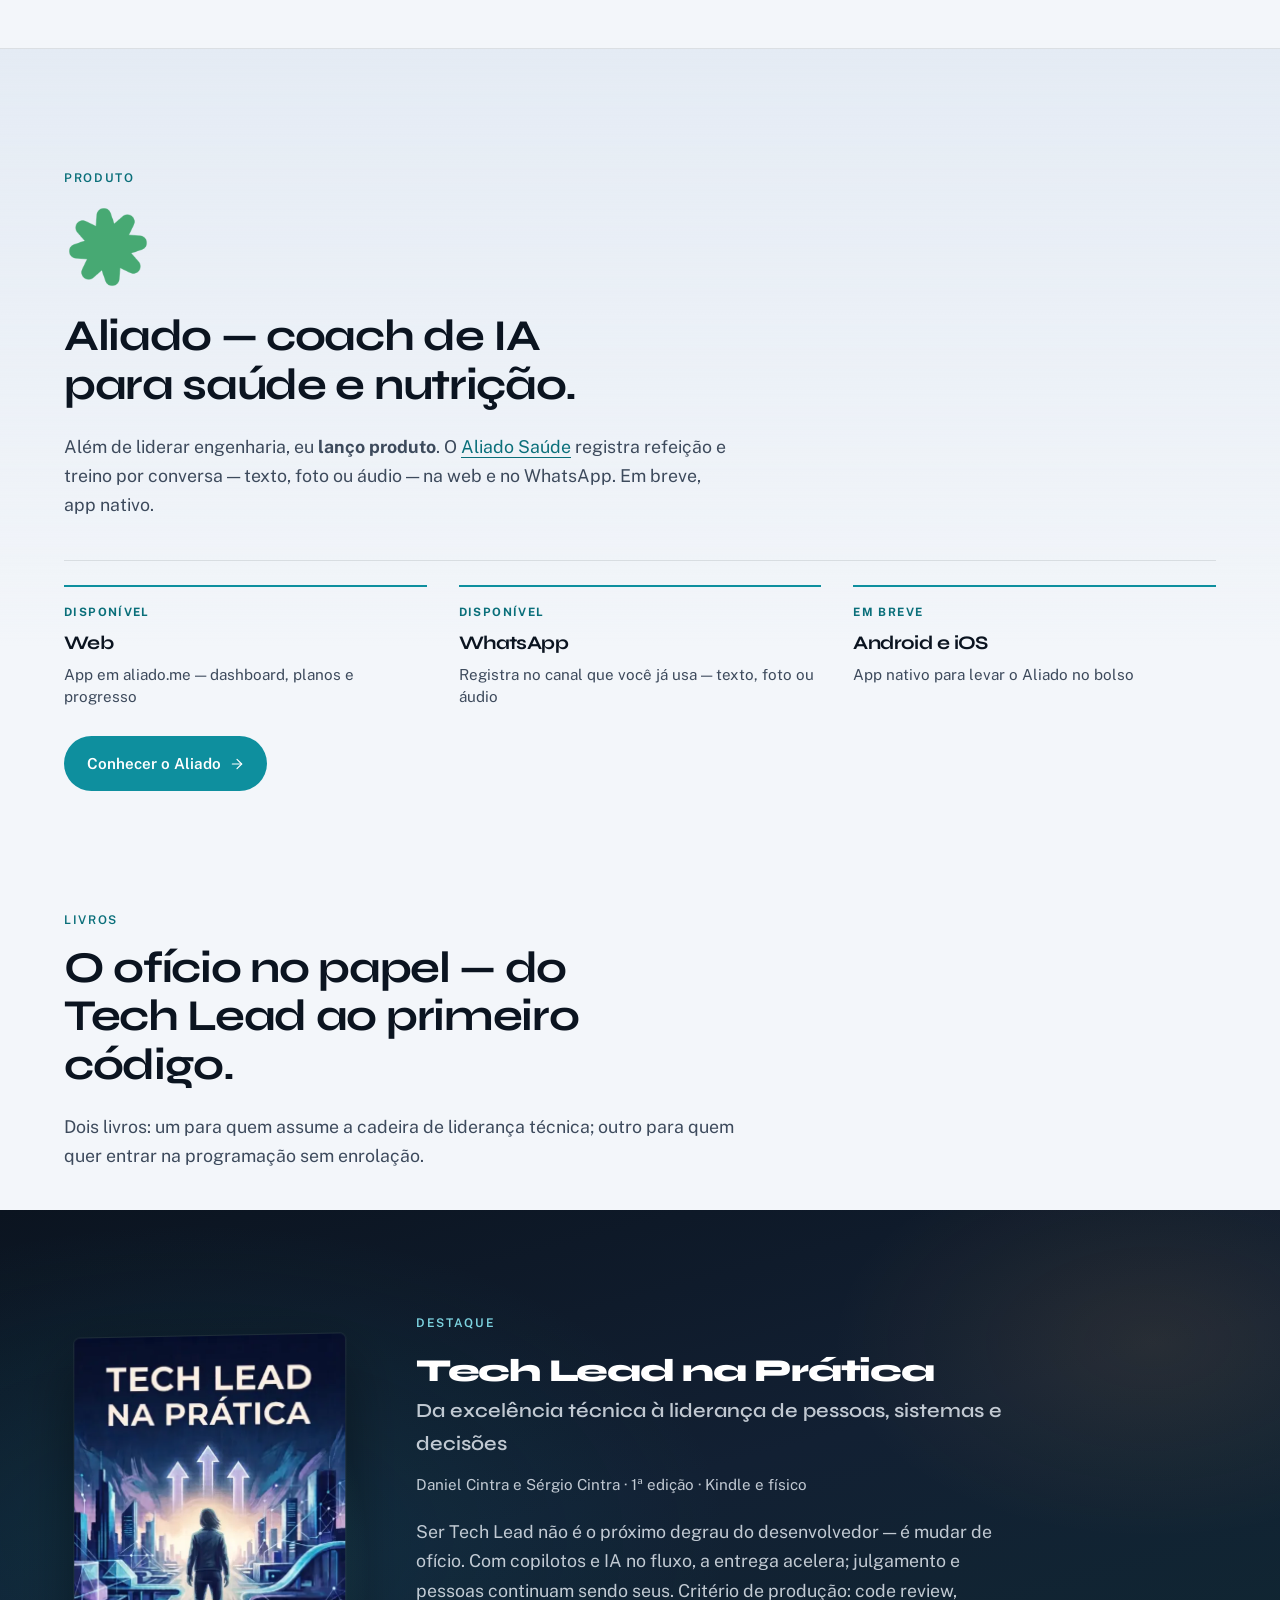
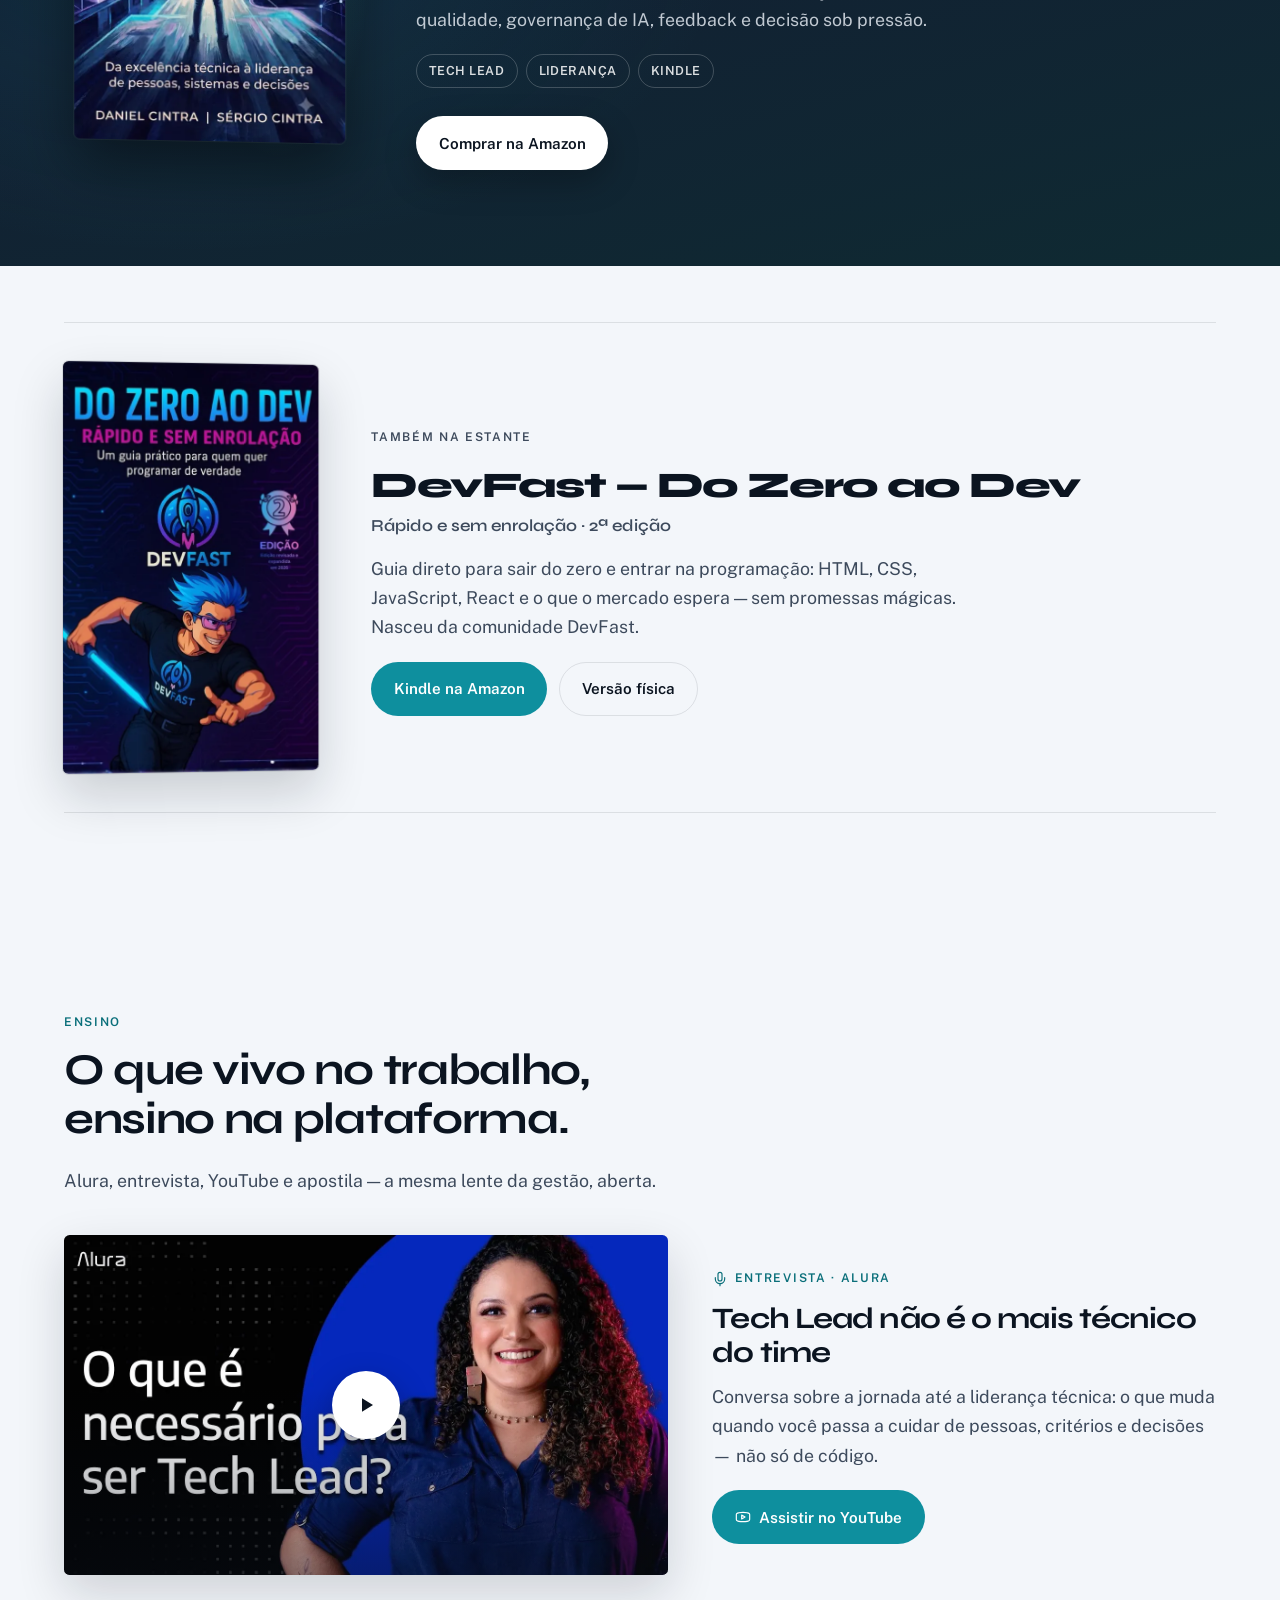
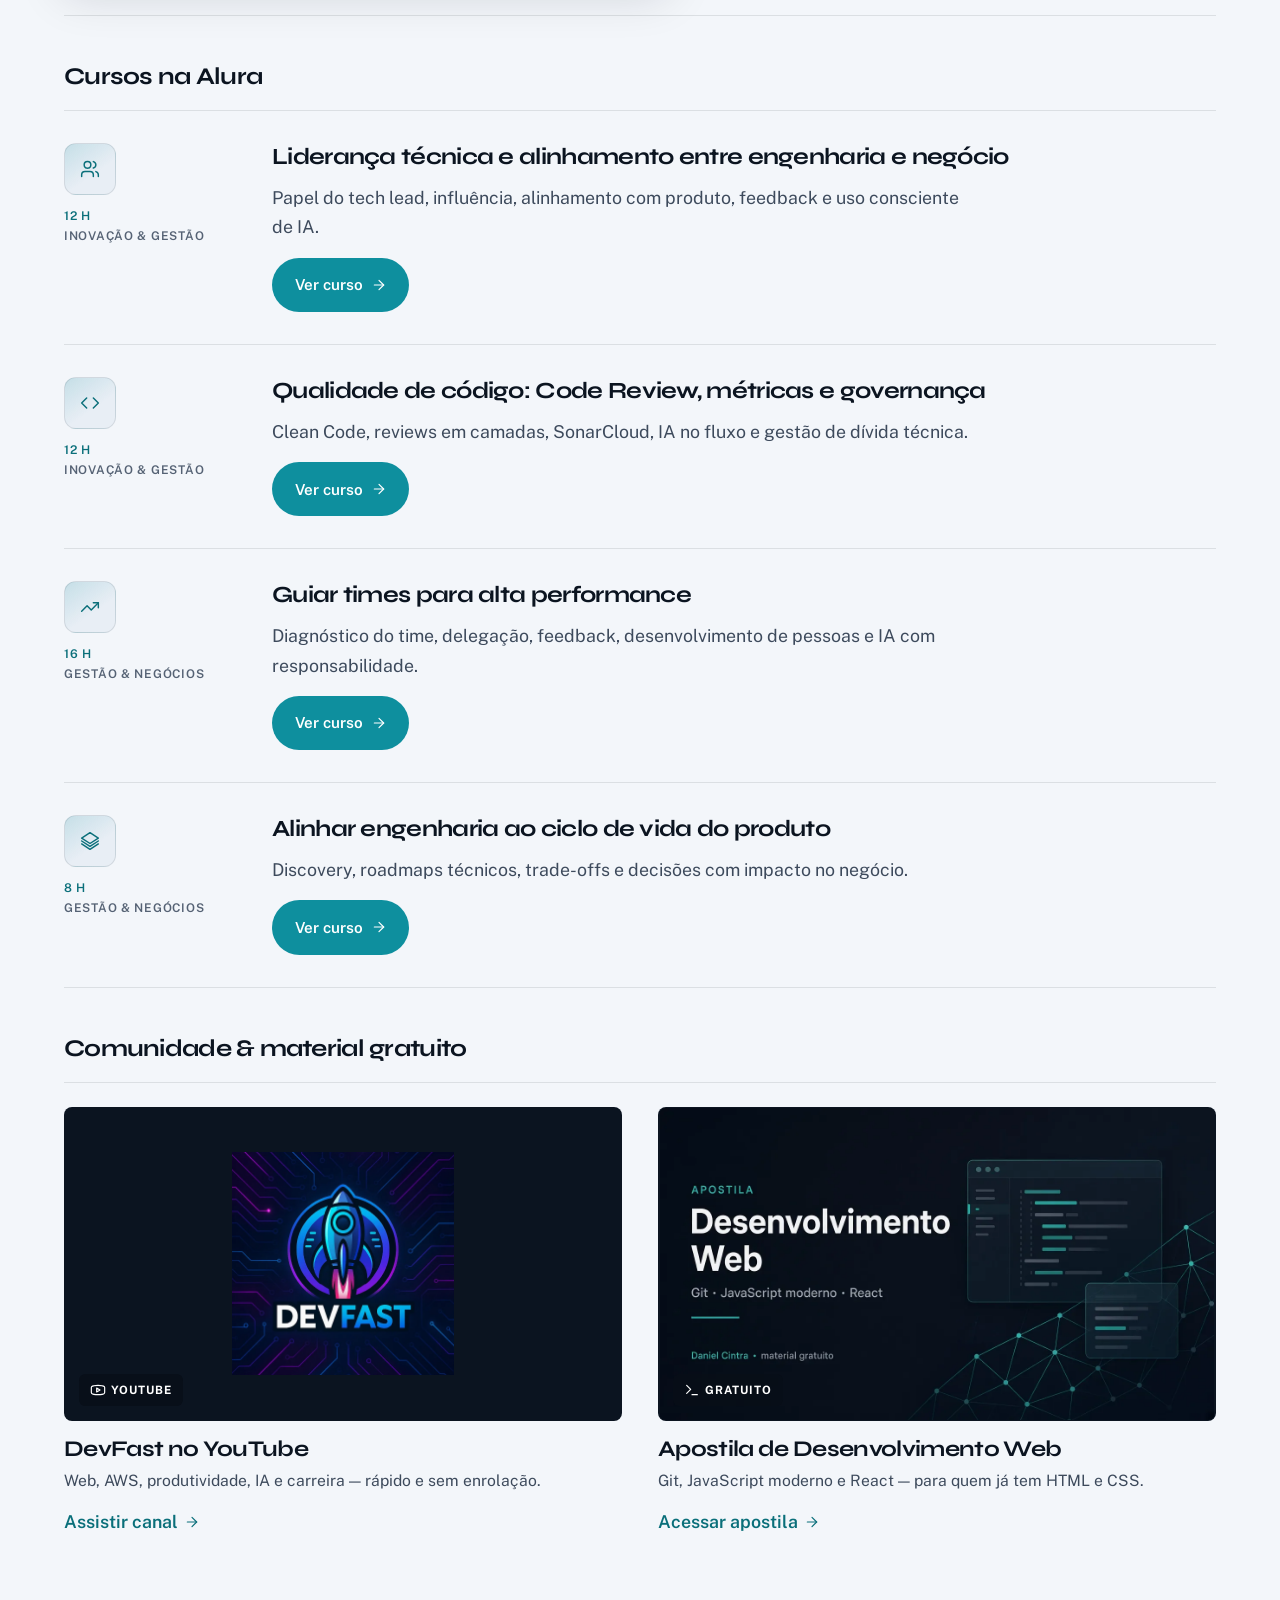
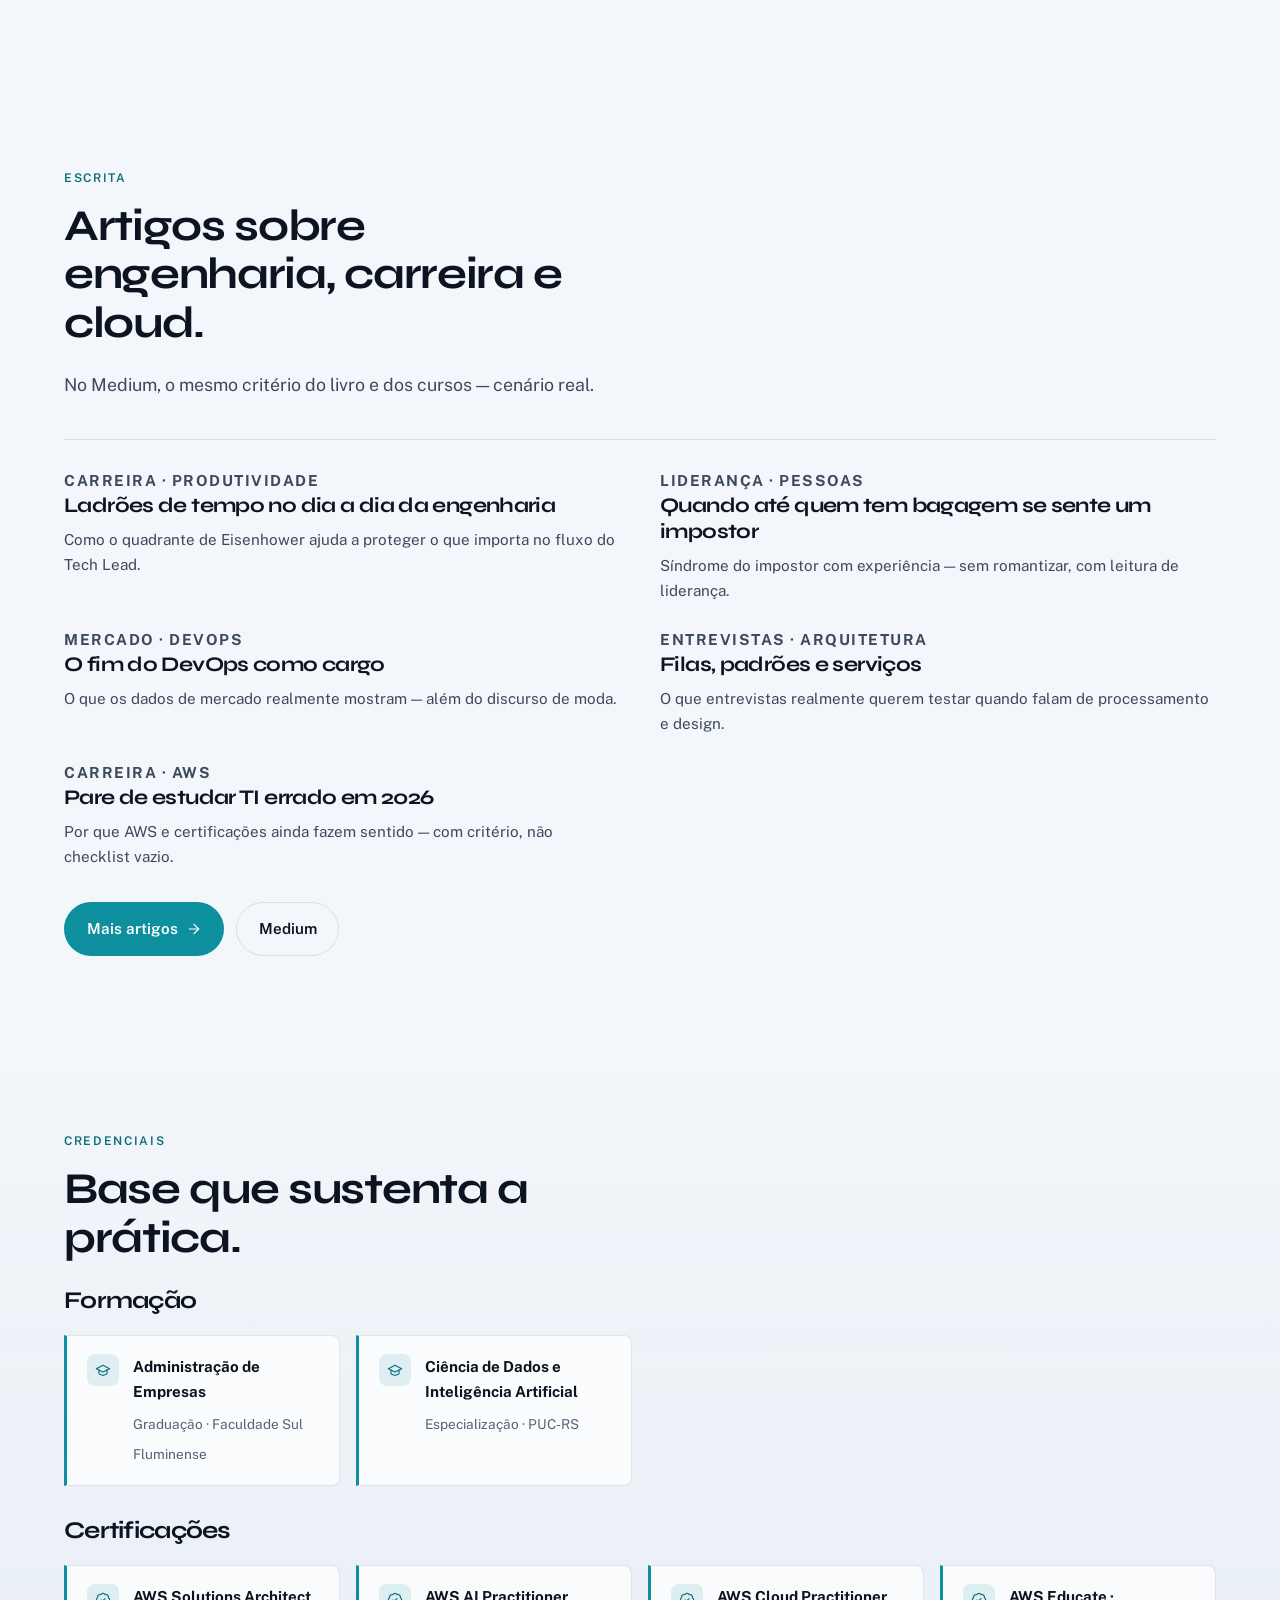
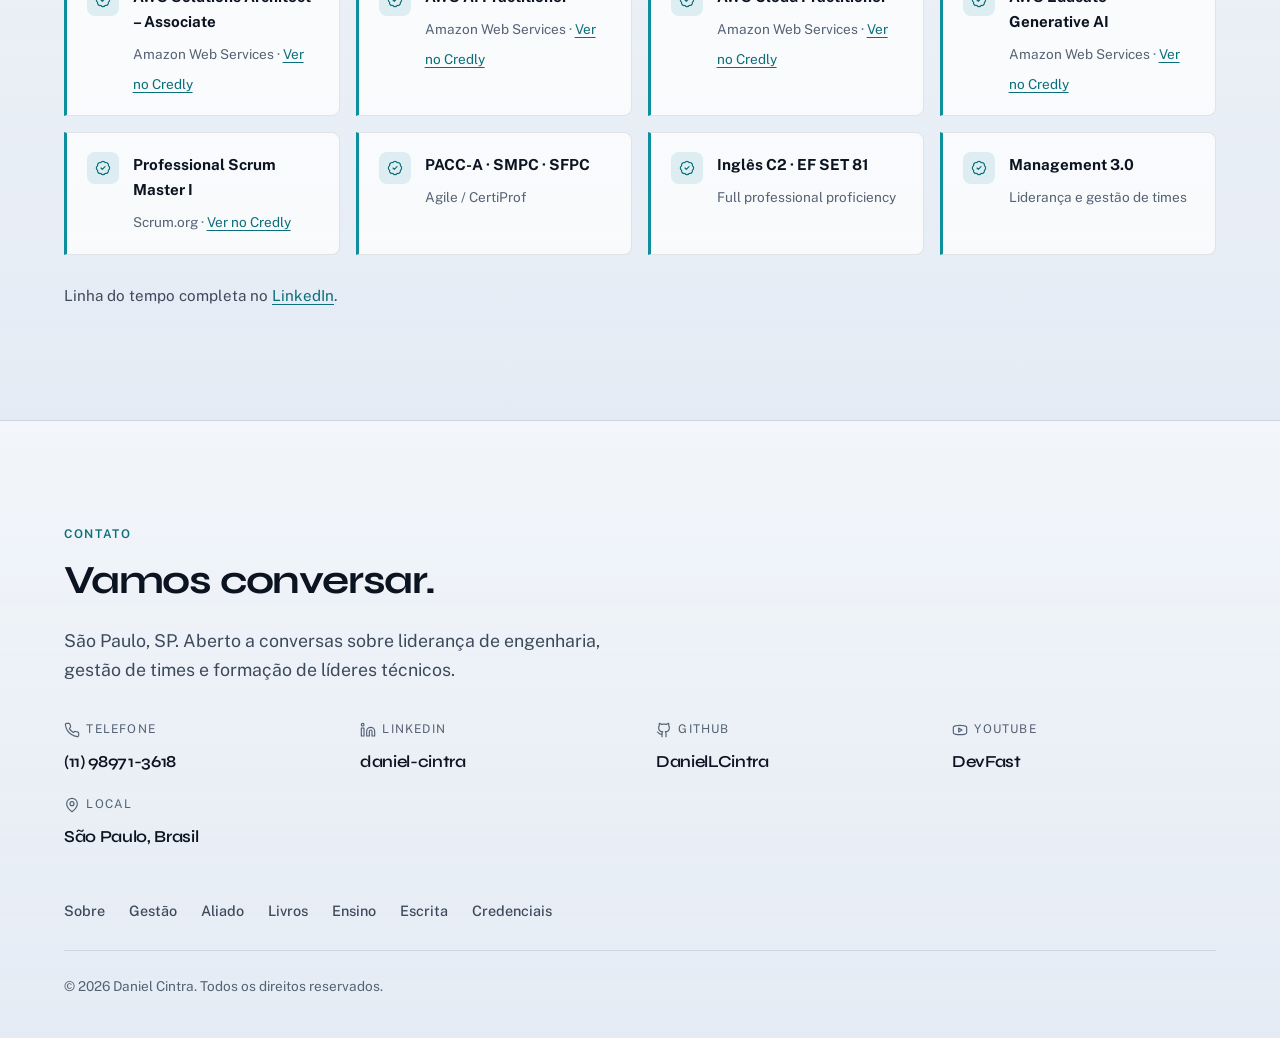
==== commit 86fcc026: "Tighten storytelling around Aliado and drop the redundant Impact block. Reorder the page into a clea" ====
--- a/index.html
+++ b/index.html
@@ -1,934 +1,887 @@
-<!DOCTYPE html>
-<html lang="pt-BR">
-
-<head>
-	<meta charset="utf-8" />
-	<meta name="viewport" content="width=device-width, initial-scale=1" />
-	<title>Daniel Cintra — Gestão de Engenharia & Tech Lead</title>
-	<meta name="description"
-		content="Daniel Cintra — gestor de engenharia e Tech Lead no Itaú. Instrutor Alura, professor FIAP e autor de Tech Lead na Prática." />
-	<meta name="theme-color" content="#f3f6fa" />
-	<script>
-		(() => {
-			try {
-				const stored = localStorage.getItem("theme");
-				const dark =
-					stored === "dark" ||
-					(stored !== "light" && window.matchMedia("(prefers-color-scheme: dark)").matches);
-				if (dark) document.documentElement.setAttribute("data-theme", "dark");
-			} catch (_) {}
-		})();
-	</script>
-	<link rel="canonical" href="https://daniellcintra.github.io/" />
-	<meta property="og:type" content="website" />
-	<meta property="og:locale" content="pt_BR" />
-	<meta property="og:url" content="https://daniellcintra.github.io/" />
-	<meta property="og:title" content="Daniel Cintra — Gestão de Engenharia & Tech Lead" />
-	<meta property="og:description"
-		content="Gestor de engenharia e Tech Lead no Itaú. Instrutor Alura, professor FIAP e autor de Tech Lead na Prática." />
-	<meta property="og:image" content="https://daniellcintra.github.io/images/optimized/og-share.jpg" />
-	<meta property="og:image:width" content="1200" />
-	<meta property="og:image:height" content="630" />
-	<meta name="twitter:card" content="summary_large_image" />
-	<meta name="twitter:title" content="Daniel Cintra — Gestão de Engenharia & Tech Lead" />
-	<meta name="twitter:description"
-		content="Gestor de engenharia e Tech Lead no Itaú. Instrutor Alura, professor FIAP e autor." />
-	<meta name="twitter:image" content="https://daniellcintra.github.io/images/optimized/og-share.jpg" />
-	<link rel="icon" href="favicon.svg" type="image/svg+xml" />
-	<link rel="icon" href="images/optimized/favicon-32.png" type="image/png" sizes="32x32" />
-	<link rel="apple-touch-icon" href="images/optimized/apple-touch-icon.png" />
-	<link rel="preconnect" href="https://fonts.googleapis.com" />
-	<link rel="preconnect" href="https://fonts.gstatic.com" crossorigin />
-	<link
-		href="https://fonts.googleapis.com/css2?family=Public+Sans:ital,wght@0,400;0,500;0,600;0,700;1,400&family=Syne:wght@600;700;800&display=swap"
-		rel="stylesheet" />
-	<link rel="stylesheet" href="assets/css/site.css" />
-</head>
-
-<body>
-	<a class="skip-link" href="#conteudo">Ir para o conteúdo</a>
-	<svg xmlns="http://www.w3.org/2000/svg" class="svg-sprite" aria-hidden="true" focusable="false">
-		<symbol id="i-briefcase" viewBox="0 0 24 24" fill="none" stroke="currentColor" stroke-width="1.75"
-			stroke-linecap="round" stroke-linejoin="round">
-			<path d="M16 20V6a2 2 0 0 0-2-2h-4a2 2 0 0 0-2 2v14" />
-			<path d="M4 10h16v10H4z" />
-			<path d="M10 14h4" />
-		</symbol>
-		<symbol id="i-book" viewBox="0 0 24 24" fill="none" stroke="currentColor" stroke-width="1.75"
-			stroke-linecap="round" stroke-linejoin="round">
-			<path d="M4 19.5A2.5 2.5 0 0 1 6.5 17H20" />
-			<path d="M6.5 2H20v20H6.5A2.5 2.5 0 0 1 4 19.5v-15A2.5 2.5 0 0 1 6.5 2z" />
-		</symbol>
-		<symbol id="i-graduation" viewBox="0 0 24 24" fill="none" stroke="currentColor" stroke-width="1.75"
-			stroke-linecap="round" stroke-linejoin="round">
-			<path d="M22 10 12 5 2 10l10 5 10-5z" />
-			<path d="M6 12v5c0 1 3 3 6 3s6-2 6-3v-5" />
-		</symbol>
-		<symbol id="i-users" viewBox="0 0 24 24" fill="none" stroke="currentColor" stroke-width="1.75"
-			stroke-linecap="round" stroke-linejoin="round">
-			<path d="M16 21v-2a4 4 0 0 0-4-4H6a4 4 0 0 0-4 4v2" />
-			<circle cx="9" cy="7" r="4" />
-			<path d="M22 21v-2a4 4 0 0 0-3-3.87" />
-			<path d="M16 3.13a4 4 0 0 1 0 7.75" />
-		</symbol>
-		<symbol id="i-code" viewBox="0 0 24 24" fill="none" stroke="currentColor" stroke-width="1.75"
-			stroke-linecap="round" stroke-linejoin="round">
-			<path d="m16 18 6-6-6-6" />
-			<path d="m8 6-6 6 6 6" />
-		</symbol>
-		<symbol id="i-trending" viewBox="0 0 24 24" fill="none" stroke="currentColor" stroke-width="1.75"
-			stroke-linecap="round" stroke-linejoin="round">
-			<path d="M16 7h6v6" />
-			<path d="m22 7-8.5 8.5-5-5L2 17" />
-		</symbol>
-		<symbol id="i-layers" viewBox="0 0 24 24" fill="none" stroke="currentColor" stroke-width="1.75"
-			stroke-linecap="round" stroke-linejoin="round">
-			<path d="m12 2 10 6.5-10 6.5L2 8.5 12 2z" />
-			<path d="m2 15.5 10 6.5 10-6.5" />
-			<path d="m2 12 10 6.5 10-6.5" />
-		</symbol>
-		<symbol id="i-play" viewBox="0 0 24 24" fill="currentColor">
-			<path d="M8 5.14v13.72L19 12 8 5.14z" />
-		</symbol>
-		<symbol id="i-youtube" viewBox="0 0 24 24" fill="none" stroke="currentColor" stroke-width="1.75"
-			stroke-linecap="round" stroke-linejoin="round">
-			<path
-				d="M2.5 17a2.4 2.4 0 0 1-.5-1.5V8.5A2.4 2.4 0 0 1 2.5 7C4 5.5 8 5 12 5s8 .5 9.5 2a2.4 2.4 0 0 1 .5 1.5v7a2.4 2.4 0 0 1-.5 1.5c-1.5 1.5-5.5 2-9.5 2s-8-.5-9.5-2" />
-			<path d="m10 9 5 3-5 3z" />
-		</symbol>
-		<symbol id="i-terminal" viewBox="0 0 24 24" fill="none" stroke="currentColor" stroke-width="1.75"
-			stroke-linecap="round" stroke-linejoin="round">
-			<path d="m4 17 6-6-6-6" />
-			<path d="M12 19h8" />
-		</symbol>
-		<symbol id="i-mail" viewBox="0 0 24 24" fill="none" stroke="currentColor" stroke-width="1.75"
-			stroke-linecap="round" stroke-linejoin="round">
-			<path d="M4 4h16c1.1 0 2 .9 2 2v12c0 1.1-.9 2-2 2H4c-1.1 0-2-.9-2-2V6c0-1.1.9-2 2-2z" />
-			<path d="m22 6-10 7L2 6" />
-		</symbol>
-		<symbol id="i-phone" viewBox="0 0 24 24" fill="none" stroke="currentColor" stroke-width="1.75"
-			stroke-linecap="round" stroke-linejoin="round">
-			<path
-				d="M22 16.92v3a2 2 0 0 1-2.18 2 19.79 19.79 0 0 1-8.63-3.07 19.5 19.5 0 0 1-6-6 19.79 19.79 0 0 1-3.07-8.67A2 2 0 0 1 4.11 2h3a2 2 0 0 1 2 1.72c.13.81.36 1.6.7 2.35a2 2 0 0 1-.45 2.11L8.09 9.91a16 16 0 0 0 6 6l1.27-1.27a2 2 0 0 1 2.11-.45c.75.34 1.54.57 2.35.7A2 2 0 0 1 22 16.92z" />
-		</symbol>
-		<symbol id="i-linkedin" viewBox="0 0 24 24" fill="none" stroke="currentColor" stroke-width="1.75"
-			stroke-linecap="round" stroke-linejoin="round">
-			<path d="M16 8a6 6 0 0 1 6 6v7h-4v-7a2 2 0 0 0-4 0v7h-4v-7a6 6 0 0 1 6-6z" />
-			<rect x="2" y="9" width="4" height="12" />
-			<circle cx="4" cy="4" r="2" />
-		</symbol>
-		<symbol id="i-github" viewBox="0 0 24 24" fill="none" stroke="currentColor" stroke-width="1.75"
-			stroke-linecap="round" stroke-linejoin="round">
-			<path
-				d="M15 22v-4a4.8 4.8 0 0 0-1-3.5c3 0 6-2 6-5.5.08-1.25-.27-2.48-1-3.5.28-1.15.28-2.35 0-3.5 0 0-1 0-3 1.5-2.64-.5-5.36-.5-8 0C6 2 5 2 5 2c-.3 1.15-.3 2.35 0 3.5A5.4 5.4 0 0 0 4 9c0 3.5 3 5.5 6 5.5-.39.49-.68 1.05-.85 1.65S8.93 17.38 9 18v4" />
-			<path d="M9 18c-4.5 1.5-4.5-2.5-7-3" />
-		</symbol>
-		<symbol id="i-map" viewBox="0 0 24 24" fill="none" stroke="currentColor" stroke-width="1.75"
-			stroke-linecap="round" stroke-linejoin="round">
-			<path d="M20 10c0 6-8 12-8 12s-8-6-8-12a8 8 0 0 1 16 0Z" />
-			<circle cx="12" cy="10" r="3" />
-		</symbol>
-		<symbol id="i-badge" viewBox="0 0 24 24" fill="none" stroke="currentColor" stroke-width="1.75"
-			stroke-linecap="round" stroke-linejoin="round">
-			<path
-				d="M3.85 8.62a4 4 0 0 1 4.78-4.77 4 4 0 0 1 6.74 0 4 4 0 0 1 4.78 4.78 4 4 0 0 1 0 6.74 4 4 0 0 1-4.77 4.78 4 4 0 0 1-6.75 0 4 4 0 0 1-4.78-4.77 4 4 0 0 1 0-6.76Z" />
-			<path d="m9 12 2 2 4-4" />
-		</symbol>
-		<symbol id="i-mic" viewBox="0 0 24 24" fill="none" stroke="currentColor" stroke-width="1.75"
-			stroke-linecap="round" stroke-linejoin="round">
-			<path d="M12 2a3 3 0 0 0-3 3v7a3 3 0 0 0 6 0V5a3 3 0 0 0-3-3Z" />
-			<path d="M19 10v2a7 7 0 0 1-14 0v-2" />
-			<line x1="12" x2="12" y1="19" y2="22" />
-		</symbol>
-		<symbol id="i-arrow" viewBox="0 0 24 24" fill="none" stroke="currentColor" stroke-width="1.75"
-			stroke-linecap="round" stroke-linejoin="round">
-			<path d="M5 12h14" />
-			<path d="m12 5 7 7-7 7" />
-		</symbol>
-		<symbol id="i-sun" viewBox="0 0 24 24" fill="none" stroke="currentColor" stroke-width="1.75"
-			stroke-linecap="round" stroke-linejoin="round">
-			<circle cx="12" cy="12" r="4" />
-			<path d="M12 2v2M12 20v2M4.93 4.93l1.41 1.41M17.66 17.66l1.41 1.41M2 12h2M20 12h2M4.93 19.07l1.41-1.41M17.66 6.34l1.41-1.41" />
-		</symbol>
-		<symbol id="i-moon" viewBox="0 0 24 24" fill="none" stroke="currentColor" stroke-width="1.75"
-			stroke-linecap="round" stroke-linejoin="round">
-			<path d="M21 14.5A8.5 8.5 0 0 1 9.5 3 7 7 0 1 0 21 14.5z" />
-		</symbol>
-	</svg>
-
-	<div class="bg-mesh" aria-hidden="true"></div>
-
-	<header class="site-header">
-		<div class="site-header__inner">
-			<a class="brand" href="#topo">Daniel Cintra</a>
-			<div class="header-actions">
-				<button class="theme-toggle" type="button" aria-label="Ativar tema escuro" data-theme-toggle>
-					<svg class="icon theme-toggle__sun" aria-hidden="true"><use href="#i-sun"></use></svg>
-					<svg class="icon theme-toggle__moon" aria-hidden="true"><use href="#i-moon"></use></svg>
-				</button>
-				<button class="nav-toggle" type="button" aria-expanded="false" aria-controls="menu-principal"
-					aria-label="Abrir menu">
-					<span></span><span></span><span></span>
-				</button>
-			</div>
-			<nav id="menu-principal" aria-label="Principal">
-				<ul class="nav-list">
-					<li><a href="#sobre">Sobre</a></li>
-					<li><a href="#escopo">Gestão</a></li>
-					<li><a href="#livros">Livros</a></li>
-					<li><a href="#ensino">Ensino</a></li>
-					<li><a href="#escrita">Escrita</a></li>
-					<li><a class="nav-cta" href="#contato">Contato</a></li>
-				</ul>
-			</nav>
-		</div>
-	</header>
-
-	<main id="topo">
-		<!-- 1. Quem sou -->
-		<section class="hero" aria-label="Apresentação">
-			<div class="hero__copy" id="conteudo">
-				<div class="hero__copy-inner">
-					<p class="hero__eyebrow">Gestão de engenharia · Tech Lead</p>
-					<h1 class="hero__name">Daniel Cintra</h1>
-					<p class="hero__headline">Amplio a capacidade do time com critério técnico, gente e operação.</p>
-					<p class="hero__lede">19+ anos em tecnologia; desde 2016 lidero times. Tech Lead no Itaú, instrutor
-						na Alura, professor na FIAP — e autor para quem vive a transição de excelência técnica à
-						liderança.</p>
-					<div class="btn-row">
-						<a class="btn btn--primary" href="#contato">Vamos conversar</a>
-						<a class="btn btn--ghost" href="#escopo">Como conduzo engenharia</a>
-					</div>
-				</div>
-			</div>
-			<div class="hero__visual">
-				<picture>
-					<source type="image/webp" srcset="images/optimized/profile-640.webp 640w, images/optimized/profile.webp 1200w"
-						sizes="(max-width: 900px) 100vw, 50vw" />
-					<img src="images/optimized/profile.jpg" width="1200" height="1200"
-						alt="Retrato profissional de Daniel Cintra" fetchpriority="high" decoding="async"
-						sizes="(max-width: 900px) 100vw, 50vw" />
-				</picture>
-			</div>
-		</section>
-
-		<!-- 2. Contexto + método + prova -->
-		<section id="sobre" class="section">
-			<div class="section__inner reveal">
-				<p class="section__label">Sobre</p>
-				<div class="about-grid">
-					<div>
-						<h2 class="section__title">Engenharia com critério. Gestão com gente e resultado.</h2>
-					</div>
-					<div class="about-body">
-						<p>Sou <strong>Daniel Loureiro Cintra</strong> — gestor de engenharia, educador e autor. Há mais
-							de 19 anos em tecnologia; desde 2016 lidero times. Passei por papéis de Tech Manager e Tech
-							Lead com equipe própria, múltiplas squads e interlocução com diretoria — em consultoria,
-							e-commerce, agritech, fintech e indústria — sempre com o mesmo foco: pessoas, capacidade de
-							entrega e resultado de negócio.</p>
-						<p>Hoje sou Tech Lead no Itaú, instrutor na Alura, professor na FIAP e autor de livros sobre
-							liderança técnica e carreira. Graduado em Administração pela Faculdade Sul Fluminense, com
-							especialização em Ciência de Dados e Inteligência Artificial pela PUC-RS. 9 times de
-							engenharia em 6 empresas.</p>
-					</div>
-				</div>
-
-				<div class="proof">
-					<div class="proof__item">
-						<strong>10</strong>
-						<span>anos liderando times de engenharia</span>
-					</div>
-					<div class="proof__item">
-						<strong>9</strong>
-						<span>times em 6 empresas — Tech Manager e Tech Lead</span>
-					</div>
-					<div class="proof__item">
-						<strong>2</strong>
-						<span>livros sobre liderança técnica e carreira</span>
-					</div>
-					<div class="proof__item">
-						<strong>4</strong>
-						<span>cursos de Tech Lead na Alura</span>
-					</div>
-				</div>
-
-				<div class="roles">
-					<article class="role">
-						<div class="role__org">
-							<img class="role__logo" src="images/logos/itau.svg" width="48" height="48" alt=""
-								loading="lazy" decoding="async" />
-							<span>Itaú Unibanco</span>
-						</div>
-						<div>
-							<p class="role__title">Tech Lead</p>
-							<p class="role__meta">Desde 2024 · São Paulo</p>
-							<p class="role__desc">Liderança técnica de squad em ambiente regulado: direção de
-								engenharia, qualidade, confiabilidade e desenvolvimento de pessoas — com alinhamento
-								forte ao negócio.
-							</p>
-						</div>
-					</article>
-					<article class="role">
-						<div class="role__org">
-							<img class="role__logo" src="images/logos/alura-mark.svg" width="48" height="48" alt=""
-								loading="lazy" decoding="async" />
-							<span>Alura</span>
-						</div>
-						<div>
-							<p class="role__title">Instrutor</p>
-							<p class="role__meta">Desde mar. 2026 · São Paulo</p>
-							<p class="role__desc">Formação de líderes técnicos: papel, qualidade, pessoas e
-								alinhamento engenharia–produto — com cenário real de quem vive a cadeira.</p>
-						</div>
-					</article>
-					<article class="role">
-						<div class="role__org">
-							<img class="role__logo" src="images/logos/fiap.svg" width="48" height="48" alt=""
-								loading="lazy" decoding="async" />
-							<span>FIAP</span>
-						</div>
-						<div>
-							<p class="role__title">Professor</p>
-							<p class="role__meta">Desde fev. 2025 · São Paulo</p>
-							<p class="role__desc">Desenvolvimento web com JavaScript — turmas presenciais e online,
-								com foco em prática e mercado.</p>
-						</div>
-					</article>
-				</div>
-			</div>
-		</section>
-
-		<section id="escopo" class="section scope">
-			<div class="section__inner reveal">
-				<p class="section__label">Gestão</p>
-				<h2 class="section__title">Como conduzo engenharia no dia a dia.</h2>
-				<p class="section__intro">Método e repertório formados na prática — com times próprios, múltiplas
-					frentes e conversa direta com a liderança sênior.</p>
-
-				<div class="method method--in-scope">
-					<p class="method__label">Meu modo de atuar</p>
-					<p class="method__lead">Problema complexo? A sequência é sempre a mesma.</p>
-					<ol class="method__steps">
-						<li><strong>Entendo</strong></li>
-						<li><strong>Torno visível</strong></li>
-						<li><strong>Distribuo</strong></li>
-						<li><strong>Institucionalizo</strong></li>
-					</ol>
-					<p class="method__axis">Três eixos: comunidade (pessoas), competência (engenharia) e cultura
-						(práticas que sobrevivem à ausência de um herói).</p>
-				</div>
-
-				<div class="scope-grid">
-					<article class="scope-card">
-						<p class="scope-card__kicker">Pessoas</p>
-						<h3 class="scope-card__title">Desenvolver quem entrega</h3>
-						<p>1:1s, feedback, plano de carreira, autonomia e continuidade — para o time crescer sem
-							depender de um único herói técnico.</p>
-					</article>
-					<article class="scope-card">
-						<p class="scope-card__kicker">Capacidade</p>
-						<h3 class="scope-card__title">Organizar a operação</h3>
-						<p>Prioridade visível, rituais que cabem na agenda, qualidade no fluxo e menos interrupção —
-							para a engenharia previsível e sustentável.</p>
-					</article>
-					<article class="scope-card">
-						<p class="scope-card__kicker">Resultados</p>
-						<h3 class="scope-card__title">Articular entrega e negócio</h3>
-						<p>Trade-offs claros, alinhamento com produto e stakeholders, e decisões técnicas que
-							agem no resultado — não só no código.</p>
-					</article>
-				</div>
-
-				<div class="scope-toolkit">
-					<p class="skills-block__label">Repertório</p>
-					<ul class="skills-cloud">
-						<li>Contratação e onboarding</li>
-						<li>Avaliação de desempenho</li>
-						<li>PDI e carreira</li>
-						<li>Mediação de conflito</li>
-						<li>Recuperação de performance</li>
-						<li>Gestão de múltiplas squads</li>
-						<li>Reporte à diretoria</li>
-						<li>Priorização e capacidade</li>
-						<li>Code review com critério distribuído</li>
-						<li>Post-mortem sem culpa</li>
-					</ul>
-				</div>
-			</div>
-		</section>
-
-		<section id="impacto" class="section">
-			<div class="section__inner reveal">
-				<p class="section__label">Impacto</p>
-				<h2 class="section__title">Casos reais — problema, decisão, resultado.</h2>
-				<p class="section__intro">Situações que vivi em squads que liderei e documentei em
-					<em>Tech Lead na Prática</em> — sem métricas internas confidenciais.</p>
-
-				<div class="impact-list impact-list--cases">
-					<article class="impact">
-						<p class="impact__kicker">Qualidade · Code review</p>
-						<h3 class="impact__title">De revisor único a critério distribuído</h3>
-						<p class="impact__desc">Em uma squad de e-commerce, PRs acumulavam porque só eu revisava com
-							profundidade. Velocidade caía; férias viravam gargalo.</p>
-						<ul class="impact__facts">
-							<li><strong>Decisão:</strong> checklist no repositório, rotação de revisores, smells críticos
-								no board e quality gate no CI</li>
-							<li><strong>Resultado:</strong> em seis semanas, lead time de review caiu — mais pessoas
-								sabiam o que procurar, não alguém “mais rápido”</li>
-						</ul>
-						<a class="impact__link" href="#livros">Narrado no livro
-							<svg class="icon icon--sm" aria-hidden="true"><use href="#i-arrow"></use></svg>
-						</a>
-					</article>
-					<article class="impact">
-						<p class="impact__kicker">Influência · API</p>
-						<h3 class="impact__title">Breaking change sem guerra de ego</h3>
-						<p class="impact__desc">Squad de pagamentos propôs breaking change de API consumida por três
-							times. Mobile reagiu: “não dá para quebrar na sexta”. Eu não geria nenhum consumidor —
-							só legitimidade técnica.</p>
-						<ul class="impact__facts">
-							<li><strong>Decisão:</strong> alinhar o problema (duplicidade de cobrança), traduzir impacto
-								em linguagem de negócio e negociar depreciação gradual com ADR</li>
-							<li><strong>Resultado:</strong> risco financeiro endereçado sem colapso de sprint alheio —
-								dados e alternativas antes do “aceitam”</li>
-						</ul>
-						<a class="impact__link" href="#livros">Narrado no livro
-							<svg class="icon icon--sm" aria-hidden="true"><use href="#i-arrow"></use></svg>
-						</a>
-					</article>
-					<article class="impact">
-						<p class="impact__kicker">Continuidade · Bus factor</p>
-						<h3 class="impact__title">Sistema legado sem dono único</h3>
-						<p class="impact__desc">Uma engenheira saiu de férias como única especialista de um legado sem
-							documentação. O time ficou bloqueado.</p>
-						<ul class="impact__facts">
-							<li><strong>Decisão:</strong> investigação pelo Git, correção do incidente e documentação
-								técnica imediata — sem heroísmo permanente</li>
-							<li><strong>Resultado:</strong> ritual no time: módulo crítico sem runbook mínimo deixa de
-								ter um único “dono”</li>
-						</ul>
-						<a class="impact__link" href="#escopo">Como conduzo engenharia
-							<svg class="icon icon--sm" aria-hidden="true"><use href="#i-arrow"></use></svg>
-						</a>
-					</article>
-					<article class="impact">
-						<p class="impact__kicker">Cultura · Incidente</p>
-						<h3 class="impact__title">Post-mortem sem caça às bruxas</h3>
-						<p class="impact__desc">Uma entrega da semana deixou de gerar um arquivo essencial para outro
-							sistema. A tentação era achar culpado.</p>
-						<ul class="impact__facts">
-							<li><strong>Decisão:</strong> correção em produção + post-mortem na causa sistêmica (regra
-								sobrescrita por projeto paralelo)</li>
-							<li><strong>Resultado:</strong> o time passou a trazer problemas mais cedo — aprender, não
-								punir</li>
-						</ul>
-						<a class="impact__link" href="#livros">Narrado no livro
-							<svg class="icon icon--sm" aria-hidden="true"><use href="#i-arrow"></use></svg>
-						</a>
-					</article>
-				</div>
-
-				<article class="impact impact--public">
-					<p class="impact__kicker">Prova pública</p>
-					<h3 class="impact__title">O mesmo ofício, em escala de formação</h3>
-					<p class="impact__desc">4 cursos de Tech Lead na Alura, o livro <em>Tech Lead na Prática</em> e a
-						entrevista “Tech Lead não é o mais técnico do time” — o repertório de quem vive a cadeira,
-						aberto.</p>
-					<a class="impact__link" href="#ensino">Ver ensino e entrevista
-						<svg class="icon icon--sm" aria-hidden="true"><use href="#i-arrow"></use></svg>
-					</a>
-				</article>
-			</div>
-		</section>
-
-		<!-- 3. O que publiquei -->
-		<section id="livros" class="books">
-			<div class="books__intro section__inner reveal">
-				<p class="section__label">Livros</p>
-				<h2 class="section__title">Educação prática, conectada ao chão de fábrica da engenharia.</h2>
-				<p class="section__intro">Dois livros, a mesma missão: tornar tecnologia acessível e útil — da
-					liderança técnica ao primeiro passo como dev.</p>
-			</div>
-
-			<div class="book-feature">
-				<div class="book-feature__grid reveal">
-					<div class="book-cover">
-						<picture>
-							<source type="image/webp"
-								srcset="images/optimized/tech-lead-na-pratica-480.webp 480w, images/optimized/tech-lead-na-pratica.webp 603w"
-								sizes="(max-width: 900px) 13.5rem, 16rem" />
-							<img src="images/optimized/tech-lead-na-pratica.jpg" width="603" height="900"
-								alt="Capa do livro Tech Lead na Prática" loading="lazy" decoding="async" />
-						</picture>
-					</div>
-					<div class="book-feature__copy">
-						<p class="section__label">Destaque</p>
-						<h3 class="book-feature__name">Tech Lead na Prática</h3>
-						<p class="book-feature__sub">Da excelência técnica à liderança de pessoas, sistemas e decisões
-						</p>
-						<p class="book-authors">Daniel Cintra e Sérgio Cintra · 1ª edição · Kindle e físico</p>
-						<p>Ser Tech Lead não é o próximo degrau do desenvolvedor — é mudar de ofício. Com copilotos e IA
-							no fluxo, a entrega acelera; julgamento e pessoas continuam sendo seus. Critério de
-							produção: code review, qualidade, governança de IA, feedback e decisão sob pressão.</p>
-						<ul class="book-tags" aria-label="Temas">
-							<li>Tech Lead</li>
-							<li>Liderança</li>
-							<li>Kindle</li>
-						</ul>
-						<div class="btn-row">
-							<a class="btn btn--primary" href="https://www.amazon.com.br/dp/B0H7JX8TG8" target="_blank"
-								rel="noopener noreferrer">Comprar na Amazon</a>
-						</div>
-					</div>
-				</div>
-			</div>
-
-			<div class="section books-secondary">
-				<div class="section__inner reveal">
-					<article class="book-row">
-						<div class="book-row__cover">
-							<picture>
-								<source type="image/webp" srcset="images/optimized/devfast-do-zero-ao-dev.webp" />
-								<img src="images/optimized/devfast-do-zero-ao-dev.jpg" width="564" height="900"
-									alt="Capa do livro DevFast — Do Zero ao Dev" loading="lazy" decoding="async" />
-							</picture>
-						</div>
-						<div class="book-row__copy">
-							<p class="section__label">Também na estante</p>
-							<h3 class="book-row__title">DevFast — Do Zero ao Dev</h3>
-							<p>Guia direto para sair do zero e entrar na programação: HTML, CSS, JavaScript, React e o
-								que o mercado espera — sem promessas mágicas. Nasceu da comunidade DevFast.</p>
-							<div class="btn-row">
-								<a class="btn btn--accent" href="https://www.amazon.com.br/dp/B0G5HJSZFK" target="_blank"
-									rel="noopener noreferrer">Kindle na Amazon</a>
-								<a class="btn btn--ghost" href="https://loja.uiclap.com/titulo/ua138321/" target="_blank"
-									rel="noopener noreferrer">Versão física</a>
-							</div>
-						</div>
-					</article>
-				</div>
-			</div>
-		</section>
-
-		<!-- 4. Como ensino / escala o conhecimento -->
-		<section id="ensino" class="section">
-			<div class="section__inner reveal">
-				<p class="section__label">Ensino</p>
-				<h2 class="section__title">O que vivo no trabalho, ensino na plataforma.</h2>
-				<p class="section__intro">Da Alura ao DevFast: cursos, entrevista e material gratuito com a mesma
-					lente — cenário real, não teoria descolada.</p>
-
-				<article class="interview-inline">
-					<a class="interview__thumb"
-						href="https://www.youtube.com/watch?v=m4qPmVHfemo&t=30s"
-						target="_blank" rel="noopener noreferrer"
-						aria-label="Assistir entrevista na Alura">
-						<picture>
-							<source type="image/webp" srcset="images/optimized/entrevista-alura-tech-lead.webp" />
-							<img src="images/optimized/entrevista-alura-tech-lead.jpg" width="1280" height="720"
-								alt="Thumbnail da entrevista na Alura" loading="lazy" decoding="async" />
-						</picture>
-						<span class="interview__play" aria-hidden="true">
-							<svg class="icon icon--lg"><use href="#i-play"></use></svg>
-						</span>
-					</a>
-					<div>
-						<p class="section__label">
-							<svg class="icon icon--sm" aria-hidden="true"><use href="#i-mic"></use></svg>
-							Entrevista · Alura
-						</p>
-						<h3 class="interview-inline__title">Tech Lead não é o mais técnico do time</h3>
-						<p>Conversa sobre a jornada até a liderança técnica: o que muda quando você passa a cuidar de
-							pessoas, critérios e decisões — não só de código.</p>
-						<a class="btn btn--accent" href="https://www.youtube.com/watch?v=m4qPmVHfemo&t=30s"
-							target="_blank" rel="noopener noreferrer">
-							<svg class="icon icon--sm" aria-hidden="true"><use href="#i-youtube"></use></svg>
-							Assistir no YouTube
-						</a>
-					</div>
-				</article>
-
-				<h3 class="subhead">Cursos na Alura</h3>
-				<div class="course-list">
-					<article class="course">
-						<div class="course__aside">
-							<span class="icon-tile" aria-hidden="true">
-								<svg class="icon"><use href="#i-users"></use></svg>
-							</span>
-							<div class="course__meta">
-								<span>12 h</span>
-								<span>Inovação &amp; Gestão</span>
-							</div>
-						</div>
-						<div class="course__body">
-							<h3 class="course__title">Liderança técnica e alinhamento entre engenharia e negócio</h3>
-							<p class="course__desc">Papel do tech lead, influência, alinhamento com produto, feedback e
-								uso consciente de IA.</p>
-							<a class="btn btn--accent"
-								href="https://www.alura.com.br/curso-online-techlead-lideranca-tecnica" target="_blank"
-								rel="noopener noreferrer">
-								Ver curso
-								<svg class="icon icon--sm" aria-hidden="true"><use href="#i-arrow"></use></svg>
-							</a>
-						</div>
-					</article>
-					<article class="course">
-						<div class="course__aside">
-							<span class="icon-tile" aria-hidden="true">
-								<svg class="icon"><use href="#i-code"></use></svg>
-							</span>
-							<div class="course__meta">
-								<span>12 h</span>
-								<span>Inovação &amp; Gestão</span>
-							</div>
-						</div>
-						<div class="course__body">
-							<h3 class="course__title">Qualidade de código: Code Review, métricas e governança</h3>
-							<p class="course__desc">Clean Code, reviews em camadas, SonarCloud, IA no fluxo e gestão de
-								dívida técnica.</p>
-							<a class="btn btn--accent"
-								href="https://www.alura.com.br/curso-online-qualidade-codigo-code-review" target="_blank"
-								rel="noopener noreferrer">
-								Ver curso
-								<svg class="icon icon--sm" aria-hidden="true"><use href="#i-arrow"></use></svg>
-							</a>
-						</div>
-					</article>
-					<article class="course">
-						<div class="course__aside">
-							<span class="icon-tile" aria-hidden="true">
-								<svg class="icon"><use href="#i-trending"></use></svg>
-							</span>
-							<div class="course__meta">
-								<span>16 h</span>
-								<span>Gestão &amp; Negócios</span>
-							</div>
-						</div>
-						<div class="course__body">
-							<h3 class="course__title">Guiar times para alta performance</h3>
-							<p class="course__desc">Diagnóstico do time, delegação, feedback, desenvolvimento de pessoas
-								e IA com responsabilidade.</p>
-							<a class="btn btn--accent"
-								href="https://cursos.alura.com.br/course/tech-lead-guiar-times-alta-performance"
-								target="_blank" rel="noopener noreferrer">
-								Ver curso
-								<svg class="icon icon--sm" aria-hidden="true"><use href="#i-arrow"></use></svg>
-							</a>
-						</div>
-					</article>
-					<article class="course">
-						<div class="course__aside">
-							<span class="icon-tile" aria-hidden="true">
-								<svg class="icon"><use href="#i-layers"></use></svg>
-							</span>
-							<div class="course__meta">
-								<span>8 h</span>
-								<span>Gestão &amp; Negócios</span>
-							</div>
-						</div>
-						<div class="course__body">
-							<h3 class="course__title">Alinhar engenharia ao ciclo de vida do produto</h3>
-							<p class="course__desc">Discovery, roadmaps técnicos, trade-offs e decisões com impacto no
-								negócio.</p>
-							<a class="btn btn--accent"
-								href="https://cursos.alura.com.br/course/produto-para-techlead-decisao-tecnica"
-								target="_blank" rel="noopener noreferrer">
-								Ver curso
-								<svg class="icon icon--sm" aria-hidden="true"><use href="#i-arrow"></use></svg>
-							</a>
-						</div>
-					</article>
-				</div>
-
-				<h3 class="subhead">Comunidade &amp; material gratuito</h3>
-				<div class="community-grid">
-					<article class="community-item">
-						<span class="icon-tile" aria-hidden="true">
-							<svg class="icon"><use href="#i-youtube"></use></svg>
-						</span>
-						<div>
-							<h3 class="community-item__title">DevFast no YouTube</h3>
-							<p>Web, AWS, produtividade, IA e carreira — rápido e sem enrolação.</p>
-							<a href="https://www.youtube.com/@DevFastOficial" target="_blank"
-								rel="noopener noreferrer">Assistir canal
-								<svg class="icon icon--sm" aria-hidden="true"><use href="#i-arrow"></use></svg>
-							</a>
-						</div>
-					</article>
-					<article class="community-item">
-						<span class="icon-tile" aria-hidden="true">
-							<svg class="icon"><use href="#i-terminal"></use></svg>
-						</span>
-						<div>
-							<h3 class="community-item__title">Apostila de Desenvolvimento Web</h3>
-							<p>Git, JavaScript moderno e React — para quem já tem HTML e CSS.</p>
-							<a href="https://www.curso-webdev.com/?page=principal" target="_blank"
-								rel="noopener noreferrer">Acessar apostila
-								<svg class="icon icon--sm" aria-hidden="true"><use href="#i-arrow"></use></svg>
-							</a>
-						</div>
-					</article>
-				</div>
-			</div>
-		</section>
-
-		<!-- Credenciais (sem item de menu — apoio ao storytelling) -->
-		<section id="credenciais" class="section section--tight-top creds-band">
-			<div class="section__inner reveal">
-				<p class="section__label">Credenciais</p>
-				<h2 class="section__title">Base que sustenta a prática.</h2>
-
-				<h3 class="subhead">Formação</h3>
-				<ul class="certs certs--education">
-					<li>
-						<span class="icon-badge icon-badge--sm" aria-hidden="true">
-							<svg class="icon icon--sm"><use href="#i-graduation"></use></svg>
-						</span>
-						<div>
-							<strong>Administração de Empresas</strong>
-							<span>Graduação · Faculdade Sul Fluminense</span>
-						</div>
-					</li>
-					<li>
-						<span class="icon-badge icon-badge--sm" aria-hidden="true">
-							<svg class="icon icon--sm"><use href="#i-graduation"></use></svg>
-						</span>
-						<div>
-							<strong>Ciência de Dados e Inteligência Artificial</strong>
-							<span>Especialização · PUC-RS</span>
-						</div>
-					</li>
-				</ul>
-
-				<h3 class="subhead">Certificações</h3>
-				<ul class="certs">
-					<li>
-						<span class="icon-badge icon-badge--sm" aria-hidden="true">
-							<svg class="icon icon--sm"><use href="#i-badge"></use></svg>
-						</span>
-						<div>
-							<strong>AWS Solutions Architect – Associate</strong>
-							<span>Amazon Web Services ·
-								<a href="https://www.credly.com/earner/earned/share/840e9229-85a2-4b0b-81de-e2a7e96e3834"
-									target="_blank" rel="noopener noreferrer">Ver no Credly</a>
-							</span>
-						</div>
-					</li>
-					<li>
-						<span class="icon-badge icon-badge--sm" aria-hidden="true">
-							<svg class="icon icon--sm"><use href="#i-badge"></use></svg>
-						</span>
-						<div>
-							<strong>AWS AI Practitioner</strong>
-							<span>Amazon Web Services ·
-								<a href="https://www.credly.com/earner/earned/share/3e3f26e9-63d8-49b0-aa58-09f05384a0d6"
-									target="_blank" rel="noopener noreferrer">Ver no Credly</a>
-							</span>
-						</div>
-					</li>
-					<li>
-						<span class="icon-badge icon-badge--sm" aria-hidden="true">
-							<svg class="icon icon--sm"><use href="#i-badge"></use></svg>
-						</span>
-						<div>
-							<strong>AWS Cloud Practitioner</strong>
-							<span>Amazon Web Services ·
-								<a href="https://www.credly.com/earner/earned/share/6004f390-a84a-4258-b4d9-4cb942d4d0dd"
-									target="_blank" rel="noopener noreferrer">Ver no Credly</a>
-							</span>
-						</div>
-					</li>
-					<li>
-						<span class="icon-badge icon-badge--sm" aria-hidden="true">
-							<svg class="icon icon--sm"><use href="#i-badge"></use></svg>
-						</span>
-						<div>
-							<strong>AWS Educate · Generative AI</strong>
-							<span>Amazon Web Services ·
-								<a href="https://www.credly.com/earner/earned/share/7d46e170-5d22-457c-9118-08103af5a7d1"
-									target="_blank" rel="noopener noreferrer">Ver no Credly</a>
-							</span>
-						</div>
-					</li>
-					<li>
-						<span class="icon-badge icon-badge--sm" aria-hidden="true">
-							<svg class="icon icon--sm"><use href="#i-badge"></use></svg>
-						</span>
-						<div>
-							<strong>Professional Scrum Master I</strong>
-							<span>Scrum.org ·
-								<a href="https://www.credly.com/earner/earned/share/95685983-5bed-48a8-bc3a-54c84c715e16"
-									target="_blank" rel="noopener noreferrer">Ver no Credly</a>
-							</span>
-						</div>
-					</li>
-					<li>
-						<span class="icon-badge icon-badge--sm" aria-hidden="true">
-							<svg class="icon icon--sm"><use href="#i-badge"></use></svg>
-						</span>
-						<div>
-							<strong>PACC-A · SMPC · SFPC</strong>
-							<span>Agile / CertiProf</span>
-						</div>
-					</li>
-					<li>
-						<span class="icon-badge icon-badge--sm" aria-hidden="true">
-							<svg class="icon icon--sm"><use href="#i-badge"></use></svg>
-						</span>
-						<div>
-							<strong>Inglês C2 · EF SET 81</strong>
-							<span>Full professional proficiency</span>
-						</div>
-					</li>
-					<li>
-						<span class="icon-badge icon-badge--sm" aria-hidden="true">
-							<svg class="icon icon--sm"><use href="#i-badge"></use></svg>
-						</span>
-						<div>
-							<strong>Management 3.0</strong>
-							<span>Liderança e gestão de times</span>
-						</div>
-					</li>
-				</ul>
-				<p class="certs-note">
-					Linha do tempo completa no
-					<a href="https://www.linkedin.com/in/daniel-cintra-460a7218/" target="_blank"
-						rel="noopener noreferrer">LinkedIn</a>.
-				</p>
-			</div>
-		</section>
-
-		<section id="escrita" class="section">
-			<div class="section__inner reveal">
-				<p class="section__label">Escrita</p>
-				<h2 class="section__title">Artigos sobre engenharia, carreira e cloud.</h2>
-				<p class="section__intro">Publicações no Medium — o mesmo critério do livro e dos cursos: cenário
-					real, sem enrolação.</p>
-
-				<div class="article-list">
-					<article class="article">
-						<p class="article__meta">Carreira · Produtividade</p>
-						<h3 class="article__title">
-							<a href="https://medium.com/@danielcintra/ladr%C3%B5es-de-tempo-no-dia-a-dia-da-engenharia-de-software-como-o-quadrante-de-eisenhower-pode-ajudar-4f826063c6d0"
-								target="_blank" rel="noopener noreferrer">Ladrões de tempo no dia a dia da engenharia</a>
-						</h3>
-						<p>Como o quadrante de Eisenhower ajuda a proteger o que importa no fluxo do Tech Lead.</p>
-					</article>
-					<article class="article">
-						<p class="article__meta">Liderança · Pessoas</p>
-						<h3 class="article__title">
-							<a href="https://medium.com/@danielcintra/quando-at%C3%A9-quem-tem-bagagem-se-sente-um-impostor-d79e79aa718b"
-								target="_blank" rel="noopener noreferrer">Quando até quem tem bagagem se sente um impostor</a>
-						</h3>
-						<p>Síndrome do impostor com experiência — sem romantizar, com leitura de liderança.</p>
-					</article>
-					<article class="article">
-						<p class="article__meta">Mercado · DevOps</p>
-						<h3 class="article__title">
-							<a href="https://medium.com/@danielcintra/o-fim-do-devops-como-cargo-o-que-os-dados-de-mercado-realmente-mostram-f09b1b604e14"
-								target="_blank" rel="noopener noreferrer">O fim do DevOps como cargo</a>
-						</h3>
-						<p>O que os dados de mercado realmente mostram — além do discurso de moda.</p>
-					</article>
-					<article class="article">
-						<p class="article__meta">Entrevistas · Arquitetura</p>
-						<h3 class="article__title">
-							<a href="https://medium.com/@danielcintra/filas-padr%C3%B5es-de-processamento-e-servi%C3%A7os-o-que-entrevistas-realmente-querem-testar-fbe2e1955851"
-								target="_blank" rel="noopener noreferrer">Filas, padrões e serviços</a>
-						</h3>
-						<p>O que entrevistas realmente querem testar quando falam de processamento e design.</p>
-					</article>
-					<article class="article">
-						<p class="article__meta">Carreira · AWS</p>
-						<h3 class="article__title">
-							<a href="https://medium.com/@danielcintra/pare-de-estudar-ti-errado-em-2026-e-por-que-aws-e-certifica%C3%A7%C3%B5es-ainda-fazem-todo-sentido-890238f41965"
-								target="_blank" rel="noopener noreferrer">Pare de estudar TI errado em 2026</a>
-						</h3>
-						<p>Por que AWS e certificações ainda fazem sentido — com critério, não checklist vazio.</p>
-					</article>
-				</div>
-
-				<p class="article-more btn-row">
-					<a class="btn btn--accent" href="artigos.html">Mais artigos
-						<svg class="icon icon--sm" aria-hidden="true"><use href="#i-arrow"></use></svg>
-					</a>
-					<a class="btn btn--ghost" href="https://medium.com/@danielcintra" target="_blank"
-						rel="noopener noreferrer">Medium</a>
-				</p>
-			</div>
-		</section>
-	</main>
-
-	<footer id="contato" class="footer">
-		<div class="footer__inner reveal">
-			<p class="section__label">Contato</p>
-			<h2 class="footer__title">Vamos conversar.</h2>
-			<p class="footer__lede">São Paulo, SP. Aberto a conversas sobre liderança de engenharia, gestão de times
-				e formação de líderes técnicos.</p>
-			<ul class="contact-links">
-				<li>
-					<small>
-						<svg class="icon icon--sm" aria-hidden="true"><use href="#i-mail"></use></svg>
-						E-mail
-					</small>
-					<a href="mailto:cintra.70@gmail.com"><strong>cintra.70@gmail.com</strong></a>
-				</li>
-				<li>
-					<small>
-						<svg class="icon icon--sm" aria-hidden="true"><use href="#i-phone"></use></svg>
-						Telefone
-					</small>
-					<a href="tel:+5511989713618"><strong>(11) 98971-3618</strong></a>
-				</li>
-				<li>
-					<small>
-						<svg class="icon icon--sm" aria-hidden="true"><use href="#i-linkedin"></use></svg>
-						LinkedIn
-					</small>
-					<a href="https://www.linkedin.com/in/daniel-cintra-460a7218/" target="_blank"
-						rel="noopener noreferrer"><strong>daniel-cintra</strong></a>
-				</li>
-				<li>
-					<small>
-						<svg class="icon icon--sm" aria-hidden="true"><use href="#i-github"></use></svg>
-						GitHub
-					</small>
-					<a href="https://github.com/DanielLCintra" target="_blank"
-						rel="noopener noreferrer"><strong>DanielLCintra</strong></a>
-				</li>
-				<li>
-					<small>
-						<svg class="icon icon--sm" aria-hidden="true"><use href="#i-youtube"></use></svg>
-						YouTube
-					</small>
-					<a href="https://www.youtube.com/@DevFastOficial" target="_blank"
-						rel="noopener noreferrer"><strong>DevFast</strong></a>
-				</li>
-				<li>
-					<small>
-						<svg class="icon icon--sm" aria-hidden="true"><use href="#i-map"></use></svg>
-						Local
-					</small>
-					<span><strong>São Paulo, Brasil</strong></span>
-				</li>
-			</ul>
-			<nav class="footer-nav" aria-label="Secundária">
-				<a href="#sobre">Sobre</a>
-				<a href="#escopo">Gestão</a>
-				<a href="#impacto">Impacto</a>
-				<a href="#livros">Livros</a>
-				<a href="#ensino">Ensino</a>
-				<a href="#escrita">Escrita</a>
-				<a href="#credenciais">Credenciais</a>
-			</nav>
-			<p class="footer__copy">&copy; <span id="year"></span> Daniel Cintra. Todos os direitos reservados.</p>
-		</div>
-	</footer>
-
-	<script>
-		document.getElementById("year").textContent = new Date().getFullYear();
-	</script>
-	<script src="assets/js/site.js" defer></script>
-</body>
-
-</html>
+<!DOCTYPE html>
+<html lang="pt-BR">
+
+<head>
+	<meta charset="utf-8" />
+	<meta name="viewport" content="width=device-width, initial-scale=1" />
+	<title>Daniel Cintra — Gestão de Engenharia & Tech Lead</title>
+	<meta name="description"
+		content="Daniel Cintra — gestor de engenharia e Tech Lead no Itaú. Instrutor Alura, professor FIAP e autor de Tech Lead na Prática." />
+	<meta name="theme-color" content="#f3f6fa" />
+	<script>
+		(() => {
+			try {
+				const stored = localStorage.getItem("theme");
+				const dark =
+					stored === "dark" ||
+					(stored !== "light" && window.matchMedia("(prefers-color-scheme: dark)").matches);
+				if (dark) document.documentElement.setAttribute("data-theme", "dark");
+			} catch (_) {}
+		})();
+	</script>
+	<link rel="canonical" href="https://daniellcintra.github.io/" />
+	<meta property="og:type" content="website" />
+	<meta property="og:locale" content="pt_BR" />
+	<meta property="og:url" content="https://daniellcintra.github.io/" />
+	<meta property="og:title" content="Daniel Cintra — Gestão de Engenharia & Tech Lead" />
+	<meta property="og:description"
+		content="Gestor de engenharia e Tech Lead no Itaú. Instrutor Alura, professor FIAP e autor de Tech Lead na Prática." />
+	<meta property="og:image" content="https://daniellcintra.github.io/images/optimized/og-share.jpg" />
+	<meta property="og:image:width" content="1200" />
+	<meta property="og:image:height" content="630" />
+	<meta name="twitter:card" content="summary_large_image" />
+	<meta name="twitter:title" content="Daniel Cintra — Gestão de Engenharia & Tech Lead" />
+	<meta name="twitter:description"
+		content="Gestor de engenharia e Tech Lead no Itaú. Instrutor Alura, professor FIAP e autor." />
+	<meta name="twitter:image" content="https://daniellcintra.github.io/images/optimized/og-share.jpg" />
+	<link rel="icon" href="favicon.svg" type="image/svg+xml" />
+	<link rel="icon" href="images/optimized/favicon-32.png" type="image/png" sizes="32x32" />
+	<link rel="apple-touch-icon" href="images/optimized/apple-touch-icon.png" />
+	<link rel="preconnect" href="https://fonts.googleapis.com" />
+	<link rel="preconnect" href="https://fonts.gstatic.com" crossorigin />
+	<link
+		href="https://fonts.googleapis.com/css2?family=Public+Sans:ital,wght@0,400;0,500;0,600;0,700;1,400&family=Syne:wght@600;700;800&display=swap"
+		rel="stylesheet" />
+	<link rel="stylesheet" href="assets/css/site.css" />
+</head>
+
+<body>
+	<a class="skip-link" href="#conteudo">Ir para o conteúdo</a>
+	<svg xmlns="http://www.w3.org/2000/svg" class="svg-sprite" aria-hidden="true" focusable="false">
+		<symbol id="i-graduation" viewBox="0 0 24 24" fill="none" stroke="currentColor" stroke-width="1.75"
+			stroke-linecap="round" stroke-linejoin="round">
+			<path d="M22 10 12 5 2 10l10 5 10-5z" />
+			<path d="M6 12v5c0 1 3 3 6 3s6-2 6-3v-5" />
+		</symbol>
+		<symbol id="i-users" viewBox="0 0 24 24" fill="none" stroke="currentColor" stroke-width="1.75"
+			stroke-linecap="round" stroke-linejoin="round">
+			<path d="M16 21v-2a4 4 0 0 0-4-4H6a4 4 0 0 0-4 4v2" />
+			<circle cx="9" cy="7" r="4" />
+			<path d="M22 21v-2a4 4 0 0 0-3-3.87" />
+			<path d="M16 3.13a4 4 0 0 1 0 7.75" />
+		</symbol>
+		<symbol id="i-code" viewBox="0 0 24 24" fill="none" stroke="currentColor" stroke-width="1.75"
+			stroke-linecap="round" stroke-linejoin="round">
+			<path d="m16 18 6-6-6-6" />
+			<path d="m8 6-6 6 6 6" />
+		</symbol>
+		<symbol id="i-trending" viewBox="0 0 24 24" fill="none" stroke="currentColor" stroke-width="1.75"
+			stroke-linecap="round" stroke-linejoin="round">
+			<path d="M16 7h6v6" />
+			<path d="m22 7-8.5 8.5-5-5L2 17" />
+		</symbol>
+		<symbol id="i-layers" viewBox="0 0 24 24" fill="none" stroke="currentColor" stroke-width="1.75"
+			stroke-linecap="round" stroke-linejoin="round">
+			<path d="m12 2 10 6.5-10 6.5L2 8.5 12 2z" />
+			<path d="m2 15.5 10 6.5 10-6.5" />
+			<path d="m2 12 10 6.5 10-6.5" />
+		</symbol>
+		<symbol id="i-play" viewBox="0 0 24 24" fill="currentColor">
+			<path d="M8 5.14v13.72L19 12 8 5.14z" />
+		</symbol>
+		<symbol id="i-youtube" viewBox="0 0 24 24" fill="none" stroke="currentColor" stroke-width="1.75"
+			stroke-linecap="round" stroke-linejoin="round">
+			<path
+				d="M2.5 17a2.4 2.4 0 0 1-.5-1.5V8.5A2.4 2.4 0 0 1 2.5 7C4 5.5 8 5 12 5s8 .5 9.5 2a2.4 2.4 0 0 1 .5 1.5v7a2.4 2.4 0 0 1-.5 1.5c-1.5 1.5-5.5 2-9.5 2s-8-.5-9.5-2" />
+			<path d="m10 9 5 3-5 3z" />
+		</symbol>
+		<symbol id="i-terminal" viewBox="0 0 24 24" fill="none" stroke="currentColor" stroke-width="1.75"
+			stroke-linecap="round" stroke-linejoin="round">
+			<path d="m4 17 6-6-6-6" />
+			<path d="M12 19h8" />
+		</symbol>
+		<symbol id="i-phone" viewBox="0 0 24 24" fill="none" stroke="currentColor" stroke-width="1.75"
+			stroke-linecap="round" stroke-linejoin="round">
+			<path
+				d="M22 16.92v3a2 2 0 0 1-2.18 2 19.79 19.79 0 0 1-8.63-3.07 19.5 19.5 0 0 1-6-6 19.79 19.79 0 0 1-3.07-8.67A2 2 0 0 1 4.11 2h3a2 2 0 0 1 2 1.72c.13.81.36 1.6.7 2.35a2 2 0 0 1-.45 2.11L8.09 9.91a16 16 0 0 0 6 6l1.27-1.27a2 2 0 0 1 2.11-.45c.75.34 1.54.57 2.35.7A2 2 0 0 1 22 16.92z" />
+		</symbol>
+		<symbol id="i-linkedin" viewBox="0 0 24 24" fill="none" stroke="currentColor" stroke-width="1.75"
+			stroke-linecap="round" stroke-linejoin="round">
+			<path d="M16 8a6 6 0 0 1 6 6v7h-4v-7a2 2 0 0 0-4 0v7h-4v-7a6 6 0 0 1 6-6z" />
+			<rect x="2" y="9" width="4" height="12" />
+			<circle cx="4" cy="4" r="2" />
+		</symbol>
+		<symbol id="i-github" viewBox="0 0 24 24" fill="none" stroke="currentColor" stroke-width="1.75"
+			stroke-linecap="round" stroke-linejoin="round">
+			<path
+				d="M15 22v-4a4.8 4.8 0 0 0-1-3.5c3 0 6-2 6-5.5.08-1.25-.27-2.48-1-3.5.28-1.15.28-2.35 0-3.5 0 0-1 0-3 1.5-2.64-.5-5.36-.5-8 0C6 2 5 2 5 2c-.3 1.15-.3 2.35 0 3.5A5.4 5.4 0 0 0 4 9c0 3.5 3 5.5 6 5.5-.39.49-.68 1.05-.85 1.65S8.93 17.38 9 18v4" />
+			<path d="M9 18c-4.5 1.5-4.5-2.5-7-3" />
+		</symbol>
+		<symbol id="i-map" viewBox="0 0 24 24" fill="none" stroke="currentColor" stroke-width="1.75"
+			stroke-linecap="round" stroke-linejoin="round">
+			<path d="M20 10c0 6-8 12-8 12s-8-6-8-12a8 8 0 0 1 16 0Z" />
+			<circle cx="12" cy="10" r="3" />
+		</symbol>
+		<symbol id="i-badge" viewBox="0 0 24 24" fill="none" stroke="currentColor" stroke-width="1.75"
+			stroke-linecap="round" stroke-linejoin="round">
+			<path
+				d="M3.85 8.62a4 4 0 0 1 4.78-4.77 4 4 0 0 1 6.74 0 4 4 0 0 1 4.78 4.78 4 4 0 0 1 0 6.74 4 4 0 0 1-4.77 4.78 4 4 0 0 1-6.75 0 4 4 0 0 1-4.78-4.77 4 4 0 0 1 0-6.76Z" />
+			<path d="m9 12 2 2 4-4" />
+		</symbol>
+		<symbol id="i-mic" viewBox="0 0 24 24" fill="none" stroke="currentColor" stroke-width="1.75"
+			stroke-linecap="round" stroke-linejoin="round">
+			<path d="M12 2a3 3 0 0 0-3 3v7a3 3 0 0 0 6 0V5a3 3 0 0 0-3-3Z" />
+			<path d="M19 10v2a7 7 0 0 1-14 0v-2" />
+			<line x1="12" x2="12" y1="19" y2="22" />
+		</symbol>
+		<symbol id="i-arrow" viewBox="0 0 24 24" fill="none" stroke="currentColor" stroke-width="1.75"
+			stroke-linecap="round" stroke-linejoin="round">
+			<path d="M5 12h14" />
+			<path d="m12 5 7 7-7 7" />
+		</symbol>
+		<symbol id="i-sun" viewBox="0 0 24 24" fill="none" stroke="currentColor" stroke-width="1.75"
+			stroke-linecap="round" stroke-linejoin="round">
+			<circle cx="12" cy="12" r="4" />
+			<path d="M12 2v2M12 20v2M4.93 4.93l1.41 1.41M17.66 17.66l1.41 1.41M2 12h2M20 12h2M4.93 19.07l1.41-1.41M17.66 6.34l1.41-1.41" />
+		</symbol>
+		<symbol id="i-moon" viewBox="0 0 24 24" fill="none" stroke="currentColor" stroke-width="1.75"
+			stroke-linecap="round" stroke-linejoin="round">
+			<path d="M21 14.5A8.5 8.5 0 0 1 9.5 3 7 7 0 1 0 21 14.5z" />
+		</symbol>
+	</svg>
+
+	<div class="bg-mesh" aria-hidden="true"></div>
+
+	<header class="site-header">
+		<div class="site-header__inner">
+			<a class="brand" href="#topo">Daniel Cintra</a>
+			<div class="header-actions">
+				<button class="theme-toggle" type="button" aria-label="Ativar tema escuro" data-theme-toggle>
+					<svg class="icon theme-toggle__sun" aria-hidden="true"><use href="#i-sun"></use></svg>
+					<svg class="icon theme-toggle__moon" aria-hidden="true"><use href="#i-moon"></use></svg>
+				</button>
+				<button class="nav-toggle" type="button" aria-expanded="false" aria-controls="menu-principal"
+					aria-label="Abrir menu">
+					<span></span><span></span><span></span>
+				</button>
+			</div>
+			<nav id="menu-principal" aria-label="Principal">
+				<ul class="nav-list">
+					<li><a href="#sobre">Sobre</a></li>
+					<li><a href="#escopo">Gestão</a></li>
+					<li><a href="#aliado">Aliado</a></li>
+					<li><a href="#livros">Livros</a></li>
+					<li><a href="#ensino">Ensino</a></li>
+					<li><a class="nav-cta" href="#contato">Contato</a></li>
+				</ul>
+			</nav>
+		</div>
+	</header>
+
+	<main id="topo">
+		<!-- 1. Quem sou -->
+		<section class="hero" aria-label="Apresentação">
+			<div class="hero__copy" id="conteudo">
+				<div class="hero__copy-inner">
+					<p class="hero__eyebrow">Gestão de engenharia · Tech Lead</p>
+					<h1 class="hero__name">Daniel Cintra</h1>
+					<p class="hero__headline">Amplio a capacidade do time com critério técnico, gente e operação.</p>
+					<p class="hero__lede">Tech Lead no Itaú. Formo líderes na Alura e na FIAP. Escrevo sobre o ofício —
+						e lanço o Aliado.</p>
+					<div class="btn-row">
+						<a class="btn btn--primary" href="#contato">Vamos conversar</a>
+						<a class="btn btn--ghost" href="#escopo">Como conduzo engenharia</a>
+					</div>
+				</div>
+			</div>
+			<div class="hero__visual">
+				<picture>
+					<source type="image/webp" srcset="images/optimized/profile-640.webp 640w, images/optimized/profile.webp 1200w"
+						sizes="(max-width: 900px) 100vw, 50vw" />
+					<img src="images/optimized/profile.jpg" width="1200" height="1200"
+						alt="Retrato profissional de Daniel Cintra" fetchpriority="high" decoding="async"
+						sizes="(max-width: 900px) 100vw, 50vw" />
+				</picture>
+			</div>
+		</section>
+
+		<!-- 2. Quem sou + prova -->
+		<section id="sobre" class="section">
+			<div class="section__inner reveal">
+				<p class="section__label">Sobre</p>
+				<div class="about-grid">
+					<div>
+						<h2 class="section__title">Engenharia com critério. Gestão com gente e resultado.</h2>
+					</div>
+					<div class="about-body">
+						<p>Sou <strong>Daniel Loureiro Cintra</strong> — gestor de engenharia, educador e autor. Há mais
+							de 19 anos em tecnologia; desde 2016 lidero times em consultoria, e-commerce, agritech,
+							fintech e indústria. O foco não muda: pessoas, capacidade de entrega e resultado.</p>
+						<p>Hoje sou Tech Lead no Itaú, instrutor na Alura, professor na FIAP — e construo o
+							<a href="#aliado">Aliado</a>, além dos livros e da formação de líderes técnicos.</p>
+					</div>
+				</div>
+
+				<div class="proof">
+					<div class="proof__item">
+						<strong>10</strong>
+						<span>anos liderando times de engenharia</span>
+					</div>
+					<div class="proof__item">
+						<strong>9</strong>
+						<span>times em 6 empresas — Tech Manager e Tech Lead</span>
+					</div>
+					<div class="proof__item">
+						<strong>2</strong>
+						<span>livros sobre liderança técnica e carreira</span>
+					</div>
+					<div class="proof__item">
+						<strong>4</strong>
+						<span>cursos de Tech Lead na Alura</span>
+					</div>
+				</div>
+
+				<div class="roles">
+					<article class="role">
+						<div class="role__org">
+							<img class="role__logo" src="images/logos/itau.svg" width="48" height="48" alt=""
+								loading="lazy" decoding="async" />
+							<span>Itaú Unibanco</span>
+						</div>
+						<div>
+							<p class="role__title">Tech Lead</p>
+							<p class="role__meta">Desde 2024 · São Paulo</p>
+							<p class="role__desc">Liderança técnica de squad em ambiente regulado: direção de
+								engenharia, qualidade, confiabilidade e desenvolvimento de pessoas — com alinhamento
+								forte ao negócio.
+							</p>
+						</div>
+					</article>
+					<article class="role">
+						<div class="role__org">
+							<img class="role__logo" src="images/logos/alura-mark.svg" width="48" height="48" alt=""
+								loading="lazy" decoding="async" />
+							<span>Alura</span>
+						</div>
+						<div>
+							<p class="role__title">Instrutor</p>
+							<p class="role__meta">Desde mar. 2026 · São Paulo</p>
+							<p class="role__desc">Formação de líderes técnicos: papel, qualidade, pessoas e
+								alinhamento engenharia–produto — com cenário real de quem vive a cadeira.</p>
+						</div>
+					</article>
+					<article class="role">
+						<div class="role__org">
+							<img class="role__logo" src="images/logos/fiap.svg" width="48" height="48" alt=""
+								loading="lazy" decoding="async" />
+							<span>FIAP</span>
+						</div>
+						<div>
+							<p class="role__title">Professor</p>
+							<p class="role__meta">Desde fev. 2025 · São Paulo</p>
+							<p class="role__desc">Desenvolvimento web com JavaScript — turmas presenciais e online,
+								com foco em prática e mercado.</p>
+						</div>
+					</article>
+				</div>
+			</div>
+		</section>
+
+		<!-- 3. Como atuo -->
+		<section id="escopo" class="section scope">
+			<div class="section__inner reveal">
+				<p class="section__label">Gestão</p>
+				<h2 class="section__title">Como conduzo engenharia no dia a dia.</h2>
+				<p class="section__intro">Método formado na prática — times próprios, múltiplas frentes, diretoria.
+					A prova vem depois: produto, livros e ensino.</p>
+
+				<div class="method method--in-scope">
+					<p class="method__label">Meu modo de atuar</p>
+					<p class="method__lead">Problema complexo? A sequência é sempre a mesma.</p>
+					<ol class="method__steps">
+						<li><strong>Entendo</strong></li>
+						<li><strong>Torno visível</strong></li>
+						<li><strong>Distribuo</strong></li>
+						<li><strong>Institucionalizo</strong></li>
+					</ol>
+					<p class="method__axis">Três eixos: comunidade (pessoas), competência (engenharia) e cultura
+						(práticas que sobrevivem à ausência de um herói).</p>
+				</div>
+
+				<div class="scope-grid">
+					<article class="scope-card">
+						<p class="scope-card__kicker">Pessoas</p>
+						<h3 class="scope-card__title">Desenvolver quem entrega</h3>
+						<p>1:1s, feedback, plano de carreira, autonomia e continuidade — para o time crescer sem
+							depender de um único herói técnico.</p>
+					</article>
+					<article class="scope-card">
+						<p class="scope-card__kicker">Capacidade</p>
+						<h3 class="scope-card__title">Organizar a operação</h3>
+						<p>Prioridade visível, rituais que cabem na agenda, qualidade no fluxo e menos interrupção —
+							para a engenharia previsível e sustentável.</p>
+					</article>
+					<article class="scope-card">
+						<p class="scope-card__kicker">Resultados</p>
+						<h3 class="scope-card__title">Articular entrega e negócio</h3>
+						<p>Trade-offs claros, alinhamento com produto e stakeholders, e decisões técnicas que
+							agem no resultado — não só no código.</p>
+					</article>
+				</div>
+
+				<div class="scope-toolkit">
+					<p class="skills-block__label">Repertório</p>
+					<ul class="skills-cloud">
+						<li>Contratação e onboarding</li>
+						<li>Avaliação de desempenho</li>
+						<li>PDI e carreira</li>
+						<li>Mediação de conflito</li>
+						<li>Recuperação de performance</li>
+						<li>Gestão de múltiplas squads</li>
+						<li>Reporte à diretoria</li>
+						<li>Priorização e capacidade</li>
+						<li>Code review com critério distribuído</li>
+						<li>Post-mortem sem culpa</li>
+					</ul>
+				</div>
+
+				<p class="scope-close">Do método ao que fica no mundo:
+					<a href="#aliado">Aliado</a>,
+					<a href="#livros">livros</a> e
+					<a href="#ensino">ensino</a>.</p>
+			</div>
+		</section>
+
+		<!-- 4. Produto próprio -->
+		<section id="aliado" class="section product-band">
+			<div class="section__inner reveal">
+				<p class="section__label">Produto</p>
+				<a class="product-logo" href="https://aliado.me/" target="_blank" rel="noopener noreferrer"
+					aria-label="Aliado Saúde — abrir site">
+					<img src="images/logos/aliado.png" width="256" height="256" alt=""
+						loading="lazy" decoding="async" />
+				</a>
+				<h2 class="section__title">Aliado — coach de IA para saúde e nutrição.</h2>
+				<p class="section__intro">Além de liderar engenharia, eu <strong>lanço produto</strong>. O
+					<a href="https://aliado.me/" target="_blank" rel="noopener noreferrer">Aliado Saúde</a> registra
+					refeição e treino por conversa — texto, foto ou áudio — na web e no WhatsApp. Em breve, app nativo.</p>
+
+				<ul class="product-channels" aria-label="Onde usar o Aliado">
+					<li>
+						<span class="product-channels__kicker">Disponível</span>
+						<strong>Web</strong>
+						<span>App em aliado.me — dashboard, planos e progresso</span>
+					</li>
+					<li>
+						<span class="product-channels__kicker">Disponível</span>
+						<strong>WhatsApp</strong>
+						<span>Registra no canal que você já usa — texto, foto ou áudio</span>
+					</li>
+					<li>
+						<span class="product-channels__kicker">Em breve</span>
+						<strong>Android e iOS</strong>
+						<span>App nativo para levar o Aliado no bolso</span>
+					</li>
+				</ul>
+
+				<div class="btn-row">
+					<a class="btn btn--accent" href="https://aliado.me/" target="_blank"
+						rel="noopener noreferrer">Conhecer o Aliado
+						<svg class="icon icon--sm" aria-hidden="true"><use href="#i-arrow"></use></svg>
+					</a>
+				</div>
+			</div>
+		</section>
+
+		<!-- 5. Codifico a prática -->
+		<section id="livros" class="books">
+			<div class="books__intro section__inner reveal">
+				<p class="section__label">Livros</p>
+				<h2 class="section__title">O ofício no papel — do Tech Lead ao primeiro código.</h2>
+				<p class="section__intro">Dois livros: um para quem assume a cadeira de liderança técnica; outro para
+					quem quer entrar na programação sem enrolação.</p>
+			</div>
+
+			<div class="book-feature">
+				<div class="book-feature__grid reveal">
+					<div class="book-cover">
+						<picture>
+							<source type="image/webp"
+								srcset="images/optimized/tech-lead-na-pratica-480.webp 480w, images/optimized/tech-lead-na-pratica.webp 603w"
+								sizes="(max-width: 900px) 13.5rem, 16rem" />
+							<img src="images/optimized/tech-lead-na-pratica.jpg" width="603" height="900"
+								alt="Capa do livro Tech Lead na Prática" loading="lazy" decoding="async" />
+						</picture>
+					</div>
+					<div class="book-feature__copy">
+						<p class="section__label">Destaque</p>
+						<h3 class="book-feature__name">Tech Lead na Prática</h3>
+						<p class="book-feature__sub">Da excelência técnica à liderança de pessoas, sistemas e decisões
+						</p>
+						<p class="book-authors">Daniel Cintra e Sérgio Cintra · 1ª edição · Kindle e físico</p>
+						<p>Ser Tech Lead não é o próximo degrau do desenvolvedor — é mudar de ofício. Com copilotos e IA
+							no fluxo, a entrega acelera; julgamento e pessoas continuam sendo seus. Critério de
+							produção: code review, qualidade, governança de IA, feedback e decisão sob pressão.</p>
+						<ul class="book-tags" aria-label="Temas">
+							<li>Tech Lead</li>
+							<li>Liderança</li>
+							<li>Kindle</li>
+						</ul>
+						<div class="btn-row">
+							<a class="btn btn--primary" href="https://www.amazon.com.br/dp/B0H7JX8TG8" target="_blank"
+								rel="noopener noreferrer">Comprar na Amazon</a>
+						</div>
+					</div>
+				</div>
+			</div>
+
+			<div class="section books-secondary">
+				<div class="section__inner reveal">
+					<article class="book-spotlight">
+						<div class="book-spotlight__cover">
+							<picture>
+								<source type="image/webp" srcset="images/optimized/devfast-do-zero-ao-dev.webp" />
+								<img src="images/optimized/devfast-do-zero-ao-dev.jpg" width="564" height="900"
+									alt="Capa do livro DevFast — Do Zero ao Dev" loading="lazy" decoding="async" />
+							</picture>
+						</div>
+						<div class="book-spotlight__copy">
+							<p class="section__label">Também na estante</p>
+							<h3 class="book-spotlight__title">DevFast — Do Zero ao Dev</h3>
+							<p class="book-spotlight__sub">Rápido e sem enrolação · 2ª edição</p>
+							<p>Guia direto para sair do zero e entrar na programação: HTML, CSS, JavaScript, React e o
+								que o mercado espera — sem promessas mágicas. Nasceu da comunidade DevFast.</p>
+							<div class="btn-row">
+								<a class="btn btn--accent" href="https://www.amazon.com.br/dp/B0G5HJSZFK" target="_blank"
+									rel="noopener noreferrer">Kindle na Amazon</a>
+								<a class="btn btn--ghost" href="https://loja.uiclap.com/titulo/ua138321/" target="_blank"
+									rel="noopener noreferrer">Versão física</a>
+							</div>
+						</div>
+					</article>
+				</div>
+			</div>
+		</section>
+
+		<!-- 6. Escalo o conhecimento -->
+		<section id="ensino" class="section">
+			<div class="section__inner reveal">
+				<p class="section__label">Ensino</p>
+				<h2 class="section__title">O que vivo no trabalho, ensino na plataforma.</h2>
+				<p class="section__intro">Alura, entrevista, YouTube e apostila — a mesma lente da gestão, aberta.</p>
+
+				<article class="interview-inline">
+					<a class="interview__thumb"
+						href="https://www.youtube.com/watch?v=m4qPmVHfemo&t=30s"
+						target="_blank" rel="noopener noreferrer"
+						aria-label="Assistir entrevista na Alura">
+						<picture>
+							<source type="image/webp" srcset="images/optimized/entrevista-alura-tech-lead.webp" />
+							<img src="images/optimized/entrevista-alura-tech-lead.jpg" width="1280" height="720"
+								alt="Thumbnail da entrevista na Alura" loading="lazy" decoding="async" />
+						</picture>
+						<span class="interview__play" aria-hidden="true">
+							<svg class="icon icon--lg"><use href="#i-play"></use></svg>
+						</span>
+					</a>
+					<div>
+						<p class="section__label">
+							<svg class="icon icon--sm" aria-hidden="true"><use href="#i-mic"></use></svg>
+							Entrevista · Alura
+						</p>
+						<h3 class="interview-inline__title">Tech Lead não é o mais técnico do time</h3>
+						<p>Conversa sobre a jornada até a liderança técnica: o que muda quando você passa a cuidar de
+							pessoas, critérios e decisões — não só de código.</p>
+						<a class="btn btn--accent" href="https://www.youtube.com/watch?v=m4qPmVHfemo&t=30s"
+							target="_blank" rel="noopener noreferrer">
+							<svg class="icon icon--sm" aria-hidden="true"><use href="#i-youtube"></use></svg>
+							Assistir no YouTube
+						</a>
+					</div>
+				</article>
+
+				<h3 class="subhead">Cursos na Alura</h3>
+				<div class="course-list">
+					<article class="course">
+						<div class="course__aside">
+							<span class="icon-tile" aria-hidden="true">
+								<svg class="icon"><use href="#i-users"></use></svg>
+							</span>
+							<div class="course__meta">
+								<span>12 h</span>
+								<span>Inovação &amp; Gestão</span>
+							</div>
+						</div>
+						<div class="course__body">
+							<h3 class="course__title">Liderança técnica e alinhamento entre engenharia e negócio</h3>
+							<p class="course__desc">Papel do tech lead, influência, alinhamento com produto, feedback e
+								uso consciente de IA.</p>
+							<a class="btn btn--accent"
+								href="https://www.alura.com.br/curso-online-techlead-lideranca-tecnica" target="_blank"
+								rel="noopener noreferrer">
+								Ver curso
+								<svg class="icon icon--sm" aria-hidden="true"><use href="#i-arrow"></use></svg>
+							</a>
+						</div>
+					</article>
+					<article class="course">
+						<div class="course__aside">
+							<span class="icon-tile" aria-hidden="true">
+								<svg class="icon"><use href="#i-code"></use></svg>
+							</span>
+							<div class="course__meta">
+								<span>12 h</span>
+								<span>Inovação &amp; Gestão</span>
+							</div>
+						</div>
+						<div class="course__body">
+							<h3 class="course__title">Qualidade de código: Code Review, métricas e governança</h3>
+							<p class="course__desc">Clean Code, reviews em camadas, SonarCloud, IA no fluxo e gestão de
+								dívida técnica.</p>
+							<a class="btn btn--accent"
+								href="https://www.alura.com.br/curso-online-qualidade-codigo-code-review" target="_blank"
+								rel="noopener noreferrer">
+								Ver curso
+								<svg class="icon icon--sm" aria-hidden="true"><use href="#i-arrow"></use></svg>
+							</a>
+						</div>
+					</article>
+					<article class="course">
+						<div class="course__aside">
+							<span class="icon-tile" aria-hidden="true">
+								<svg class="icon"><use href="#i-trending"></use></svg>
+							</span>
+							<div class="course__meta">
+								<span>16 h</span>
+								<span>Gestão &amp; Negócios</span>
+							</div>
+						</div>
+						<div class="course__body">
+							<h3 class="course__title">Guiar times para alta performance</h3>
+							<p class="course__desc">Diagnóstico do time, delegação, feedback, desenvolvimento de pessoas
+								e IA com responsabilidade.</p>
+							<a class="btn btn--accent"
+								href="https://cursos.alura.com.br/course/tech-lead-guiar-times-alta-performance"
+								target="_blank" rel="noopener noreferrer">
+								Ver curso
+								<svg class="icon icon--sm" aria-hidden="true"><use href="#i-arrow"></use></svg>
+							</a>
+						</div>
+					</article>
+					<article class="course">
+						<div class="course__aside">
+							<span class="icon-tile" aria-hidden="true">
+								<svg class="icon"><use href="#i-layers"></use></svg>
+							</span>
+							<div class="course__meta">
+								<span>8 h</span>
+								<span>Gestão &amp; Negócios</span>
+							</div>
+						</div>
+						<div class="course__body">
+							<h3 class="course__title">Alinhar engenharia ao ciclo de vida do produto</h3>
+							<p class="course__desc">Discovery, roadmaps técnicos, trade-offs e decisões com impacto no
+								negócio.</p>
+							<a class="btn btn--accent"
+								href="https://cursos.alura.com.br/course/produto-para-techlead-decisao-tecnica"
+								target="_blank" rel="noopener noreferrer">
+								Ver curso
+								<svg class="icon icon--sm" aria-hidden="true"><use href="#i-arrow"></use></svg>
+							</a>
+						</div>
+					</article>
+				</div>
+
+				<h3 class="subhead">Comunidade &amp; material gratuito</h3>
+				<div class="media-pair">
+					<article class="media-card">
+						<a class="media-card__visual media-card__visual--logo" href="https://www.youtube.com/@DevFastOficial" target="_blank"
+							rel="noopener noreferrer" aria-label="Abrir canal DevFast no YouTube">
+							<picture>
+								<source type="image/webp" srcset="images/optimized/devfast-youtube.webp" />
+								<img src="images/optimized/devfast-youtube.jpg" width="900" height="900"
+									alt="Logo do canal DevFast no YouTube" loading="lazy" decoding="async" />
+							</picture>
+							<span class="media-card__badge" aria-hidden="true">
+								<svg class="icon icon--sm"><use href="#i-youtube"></use></svg>
+								YouTube
+							</span>
+						</a>
+						<div class="media-card__body">
+							<h3 class="media-card__title">DevFast no YouTube</h3>
+							<p>Web, AWS, produtividade, IA e carreira — rápido e sem enrolação.</p>
+							<a href="https://www.youtube.com/@DevFastOficial" target="_blank"
+								rel="noopener noreferrer">Assistir canal
+								<svg class="icon icon--sm" aria-hidden="true"><use href="#i-arrow"></use></svg>
+							</a>
+						</div>
+					</article>
+					<article class="media-card">
+						<a class="media-card__visual" href="https://www.curso-webdev.com/?page=principal" target="_blank"
+							rel="noopener noreferrer" aria-label="Abrir apostila de Desenvolvimento Web">
+							<picture>
+								<source type="image/webp" srcset="images/optimized/apostila-webdev.webp" />
+								<img src="images/optimized/apostila-webdev.jpg" width="1280" height="720"
+									alt="Capa da Apostila de Desenvolvimento Web" loading="lazy" decoding="async" />
+							</picture>
+							<span class="media-card__badge" aria-hidden="true">
+								<svg class="icon icon--sm"><use href="#i-terminal"></use></svg>
+								Gratuito
+							</span>
+						</a>
+						<div class="media-card__body">
+							<h3 class="media-card__title">Apostila de Desenvolvimento Web</h3>
+							<p>Git, JavaScript moderno e React — para quem já tem HTML e CSS.</p>
+							<a href="https://www.curso-webdev.com/?page=principal" target="_blank"
+								rel="noopener noreferrer">Acessar apostila
+								<svg class="icon icon--sm" aria-hidden="true"><use href="#i-arrow"></use></svg>
+							</a>
+						</div>
+					</article>
+				</div>
+			</div>
+		</section>
+
+		<!-- 7. Continuo no texto -->
+		<section id="escrita" class="section">
+			<div class="section__inner reveal">
+				<p class="section__label">Escrita</p>
+				<h2 class="section__title">Artigos sobre engenharia, carreira e cloud.</h2>
+				<p class="section__intro">No Medium, o mesmo critério do livro e dos cursos — cenário real.</p>
+
+				<div class="article-list">
+					<article class="article">
+						<p class="article__meta">Carreira · Produtividade</p>
+						<h3 class="article__title">
+							<a href="https://medium.com/@danielcintra/ladr%C3%B5es-de-tempo-no-dia-a-dia-da-engenharia-de-software-como-o-quadrante-de-eisenhower-pode-ajudar-4f826063c6d0"
+								target="_blank" rel="noopener noreferrer">Ladrões de tempo no dia a dia da engenharia</a>
+						</h3>
+						<p>Como o quadrante de Eisenhower ajuda a proteger o que importa no fluxo do Tech Lead.</p>
+					</article>
+					<article class="article">
+						<p class="article__meta">Liderança · Pessoas</p>
+						<h3 class="article__title">
+							<a href="https://medium.com/@danielcintra/quando-at%C3%A9-quem-tem-bagagem-se-sente-um-impostor-d79e79aa718b"
+								target="_blank" rel="noopener noreferrer">Quando até quem tem bagagem se sente um impostor</a>
+						</h3>
+						<p>Síndrome do impostor com experiência — sem romantizar, com leitura de liderança.</p>
+					</article>
+					<article class="article">
+						<p class="article__meta">Mercado · DevOps</p>
+						<h3 class="article__title">
+							<a href="https://medium.com/@danielcintra/o-fim-do-devops-como-cargo-o-que-os-dados-de-mercado-realmente-mostram-f09b1b604e14"
+								target="_blank" rel="noopener noreferrer">O fim do DevOps como cargo</a>
+						</h3>
+						<p>O que os dados de mercado realmente mostram — além do discurso de moda.</p>
+					</article>
+					<article class="article">
+						<p class="article__meta">Entrevistas · Arquitetura</p>
+						<h3 class="article__title">
+							<a href="https://medium.com/@danielcintra/filas-padr%C3%B5es-de-processamento-e-servi%C3%A7os-o-que-entrevistas-realmente-querem-testar-fbe2e1955851"
+								target="_blank" rel="noopener noreferrer">Filas, padrões e serviços</a>
+						</h3>
+						<p>O que entrevistas realmente querem testar quando falam de processamento e design.</p>
+					</article>
+					<article class="article">
+						<p class="article__meta">Carreira · AWS</p>
+						<h3 class="article__title">
+							<a href="https://medium.com/@danielcintra/pare-de-estudar-ti-errado-em-2026-e-por-que-aws-e-certifica%C3%A7%C3%B5es-ainda-fazem-todo-sentido-890238f41965"
+								target="_blank" rel="noopener noreferrer">Pare de estudar TI errado em 2026</a>
+						</h3>
+						<p>Por que AWS e certificações ainda fazem sentido — com critério, não checklist vazio.</p>
+					</article>
+				</div>
+
+				<p class="article-more btn-row">
+					<a class="btn btn--accent" href="artigos.html">Mais artigos
+						<svg class="icon icon--sm" aria-hidden="true"><use href="#i-arrow"></use></svg>
+					</a>
+					<a class="btn btn--ghost" href="https://medium.com/@danielcintra" target="_blank"
+						rel="noopener noreferrer">Medium</a>
+				</p>
+			</div>
+		</section>
+		<!-- 8. Base (só no rodapé) -->
+		<section id="credenciais" class="section section--tight-top creds-band">
+			<div class="section__inner reveal">
+				<p class="section__label">Credenciais</p>
+				<h2 class="section__title">Base que sustenta a prática.</h2>
+
+				<h3 class="subhead">Formação</h3>
+				<ul class="certs certs--education">
+					<li>
+						<span class="icon-badge icon-badge--sm" aria-hidden="true">
+							<svg class="icon icon--sm"><use href="#i-graduation"></use></svg>
+						</span>
+						<div>
+							<strong>Administração de Empresas</strong>
+							<span>Graduação · Faculdade Sul Fluminense</span>
+						</div>
+					</li>
+					<li>
+						<span class="icon-badge icon-badge--sm" aria-hidden="true">
+							<svg class="icon icon--sm"><use href="#i-graduation"></use></svg>
+						</span>
+						<div>
+							<strong>Ciência de Dados e Inteligência Artificial</strong>
+							<span>Especialização · PUC-RS</span>
+						</div>
+					</li>
+				</ul>
+
+				<h3 class="subhead">Certificações</h3>
+				<ul class="certs">
+					<li>
+						<span class="icon-badge icon-badge--sm" aria-hidden="true">
+							<svg class="icon icon--sm"><use href="#i-badge"></use></svg>
+						</span>
+						<div>
+							<strong>AWS Solutions Architect – Associate</strong>
+							<span>Amazon Web Services ·
+								<a href="https://www.credly.com/earner/earned/share/840e9229-85a2-4b0b-81de-e2a7e96e3834"
+									target="_blank" rel="noopener noreferrer">Ver no Credly</a>
+							</span>
+						</div>
+					</li>
+					<li>
+						<span class="icon-badge icon-badge--sm" aria-hidden="true">
+							<svg class="icon icon--sm"><use href="#i-badge"></use></svg>
+						</span>
+						<div>
+							<strong>AWS AI Practitioner</strong>
+							<span>Amazon Web Services ·
+								<a href="https://www.credly.com/earner/earned/share/3e3f26e9-63d8-49b0-aa58-09f05384a0d6"
+									target="_blank" rel="noopener noreferrer">Ver no Credly</a>
+							</span>
+						</div>
+					</li>
+					<li>
+						<span class="icon-badge icon-badge--sm" aria-hidden="true">
+							<svg class="icon icon--sm"><use href="#i-badge"></use></svg>
+						</span>
+						<div>
+							<strong>AWS Cloud Practitioner</strong>
+							<span>Amazon Web Services ·
+								<a href="https://www.credly.com/earner/earned/share/6004f390-a84a-4258-b4d9-4cb942d4d0dd"
+									target="_blank" rel="noopener noreferrer">Ver no Credly</a>
+							</span>
+						</div>
+					</li>
+					<li>
+						<span class="icon-badge icon-badge--sm" aria-hidden="true">
+							<svg class="icon icon--sm"><use href="#i-badge"></use></svg>
+						</span>
+						<div>
+							<strong>AWS Educate · Generative AI</strong>
+							<span>Amazon Web Services ·
+								<a href="https://www.credly.com/earner/earned/share/7d46e170-5d22-457c-9118-08103af5a7d1"
+									target="_blank" rel="noopener noreferrer">Ver no Credly</a>
+							</span>
+						</div>
+					</li>
+					<li>
+						<span class="icon-badge icon-badge--sm" aria-hidden="true">
+							<svg class="icon icon--sm"><use href="#i-badge"></use></svg>
+						</span>
+						<div>
+							<strong>Professional Scrum Master I</strong>
+							<span>Scrum.org ·
+								<a href="https://www.credly.com/earner/earned/share/95685983-5bed-48a8-bc3a-54c84c715e16"
+									target="_blank" rel="noopener noreferrer">Ver no Credly</a>
+							</span>
+						</div>
+					</li>
+					<li>
+						<span class="icon-badge icon-badge--sm" aria-hidden="true">
+							<svg class="icon icon--sm"><use href="#i-badge"></use></svg>
+						</span>
+						<div>
+							<strong>PACC-A · SMPC · SFPC</strong>
+							<span>Agile / CertiProf</span>
+						</div>
+					</li>
+					<li>
+						<span class="icon-badge icon-badge--sm" aria-hidden="true">
+							<svg class="icon icon--sm"><use href="#i-badge"></use></svg>
+						</span>
+						<div>
+							<strong>Inglês C2 · EF SET 81</strong>
+							<span>Full professional proficiency</span>
+						</div>
+					</li>
+					<li>
+						<span class="icon-badge icon-badge--sm" aria-hidden="true">
+							<svg class="icon icon--sm"><use href="#i-badge"></use></svg>
+						</span>
+						<div>
+							<strong>Management 3.0</strong>
+							<span>Liderança e gestão de times</span>
+						</div>
+					</li>
+				</ul>
+				<p class="certs-note">
+					Linha do tempo completa no
+					<a href="https://www.linkedin.com/in/daniel-cintra-460a7218/" target="_blank"
+						rel="noopener noreferrer">LinkedIn</a>.
+				</p>
+			</div>
+		</section>
+
+	</main>
+
+	<footer id="contato" class="footer">
+		<div class="footer__inner reveal">
+			<p class="section__label">Contato</p>
+			<h2 class="footer__title">Vamos conversar.</h2>
+			<p class="footer__lede">São Paulo, SP. Aberto a conversas sobre liderança de engenharia, gestão de times
+				e formação de líderes técnicos.</p>
+			<ul class="contact-links">
+				<li>
+					<small>
+						<svg class="icon icon--sm" aria-hidden="true"><use href="#i-phone"></use></svg>
+						Telefone
+					</small>
+					<a href="tel:+5511989713618"><strong>(11) 98971-3618</strong></a>
+				</li>
+				<li>
+					<small>
+						<svg class="icon icon--sm" aria-hidden="true"><use href="#i-linkedin"></use></svg>
+						LinkedIn
+					</small>
+					<a href="https://www.linkedin.com/in/daniel-cintra-460a7218/" target="_blank"
+						rel="noopener noreferrer"><strong>daniel-cintra</strong></a>
+				</li>
+				<li>
+					<small>
+						<svg class="icon icon--sm" aria-hidden="true"><use href="#i-github"></use></svg>
+						GitHub
+					</small>
+					<a href="https://github.com/DanielLCintra" target="_blank"
+						rel="noopener noreferrer"><strong>DanielLCintra</strong></a>
+				</li>
+				<li>
+					<small>
+						<svg class="icon icon--sm" aria-hidden="true"><use href="#i-youtube"></use></svg>
+						YouTube
+					</small>
+					<a href="https://www.youtube.com/@DevFastOficial" target="_blank"
+						rel="noopener noreferrer"><strong>DevFast</strong></a>
+				</li>
+				<li>
+					<small>
+						<svg class="icon icon--sm" aria-hidden="true"><use href="#i-map"></use></svg>
+						Local
+					</small>
+					<span><strong>São Paulo, Brasil</strong></span>
+				</li>
+			</ul>
+			<nav class="footer-nav" aria-label="Secundária">
+				<a href="#sobre">Sobre</a>
+				<a href="#escopo">Gestão</a>
+				<a href="#aliado">Aliado</a>
+				<a href="#livros">Livros</a>
+				<a href="#ensino">Ensino</a>
+				<a href="#escrita">Escrita</a>
+				<a href="#credenciais">Credenciais</a>
+			</nav>
+			<p class="footer__copy">&copy; <span id="year"></span> Daniel Cintra. Todos os direitos reservados.</p>
+		</div>
+	</footer>
+
+	<script>
+		document.getElementById("year").textContent = new Date().getFullYear();
+	</script>
+	<script src="assets/js/site.js" defer></script>
+</body>
+
+</html>
--- a/assets/css/site.css
+++ b/assets/css/site.css
@@ -496,7 +496,7 @@
 .hero {
   position: relative;
   display: block;
-  min-height: min(100svh, 46rem);
+  min-height: 100svh;
   overflow: hidden;
   color: #f4f7fb;
   background:
@@ -512,7 +512,7 @@
   align-items: flex-end;
   width: min(100%, var(--max));
   margin: 0 auto;
-  min-height: min(100svh, 46rem);
+  min-height: 100svh;
   padding: calc(var(--nav-h) + 1.5rem) var(--gutter) clamp(3rem, 8vh, 5rem);
   box-sizing: border-box;
 }
@@ -578,11 +578,6 @@
 }
 
 @media (min-width: 1400px) {
-  .hero,
-  .hero__copy {
-    min-height: min(100svh, 44rem);
-  }
-
   .hero__visual {
     width: min(54vw, 46rem);
   }
@@ -997,28 +992,6 @@
   color: var(--ink-soft);
 }
 
-/* Impact — editorial proof, not cards */
-.impact-list {
-  display: grid;
-  grid-template-columns: repeat(2, minmax(0, 1fr));
-  gap: 2rem 3rem;
-  margin-top: 0.5rem;
-  padding-top: 1.75rem;
-  border-top: 1px solid var(--line);
-}
-
-.impact-list--cases {
-  grid-template-columns: repeat(2, minmax(0, 1fr));
-  gap: 1.75rem 2.5rem;
-}
-
-.impact--public {
-  margin-top: 2rem;
-  padding-top: 1.5rem;
-  border-top: 1px solid var(--line);
-  max-width: 40rem;
-}
-
 /* Articles / Medium */
 .article-list {
   display: grid;
@@ -1073,73 +1046,6 @@
   font-size: clamp(1.85rem, 4vw, 2.6rem);
 }
 
-.impact__kicker {
-  font-size: 0.72rem;
-  font-weight: 700;
-  letter-spacing: 0.12em;
-  text-transform: uppercase;
-  color: var(--accent-deep);
-  margin: 0 0 0.45rem;
-}
-
-.impact__title {
-  font-family: var(--font-display);
-  font-size: clamp(1.2rem, 2vw, 1.45rem);
-  letter-spacing: -0.03em;
-  margin: 0 0 0.65rem;
-}
-
-.impact__desc {
-  color: var(--ink-soft);
-  margin: 0 0 1rem;
-  max-width: 36rem;
-}
-
-.impact__facts {
-  list-style: none;
-  margin: 0 0 1.15rem;
-  padding: 0;
-  display: grid;
-  gap: 0.45rem;
-}
-
-.impact__facts li {
-  position: relative;
-  padding-left: 1rem;
-  font-size: 0.95rem;
-  color: var(--ink);
-  line-height: 1.45;
-}
-
-.impact__facts strong {
-  font-weight: 600;
-  color: var(--ink);
-}
-
-.impact__facts li::before {
-  content: "";
-  position: absolute;
-  left: 0;
-  top: 0.55em;
-  width: 0.35rem;
-  height: 0.35rem;
-  border-radius: 50%;
-  background: var(--accent);
-}
-
-.impact__link {
-  display: inline-flex;
-  align-items: center;
-  gap: 0.35rem;
-  font-weight: 600;
-  font-size: 0.95rem;
-  text-decoration: none;
-}
-
-.impact__link:hover {
-  text-decoration: underline;
-}
-
 .proof {
   display: grid;
   grid-template-columns: repeat(4, 1fr);
@@ -1255,6 +1161,77 @@
   font-size: clamp(1.25rem, 2vw, 1.5rem);
   letter-spacing: -0.03em;
   margin: 3rem 0 1.25rem;
+}
+
+/* Product — Aliado */
+.product-band {
+  border-top: 1px solid var(--line);
+  background: linear-gradient(180deg, var(--paper-deep), transparent 70%);
+}
+
+.product-logo {
+  display: block;
+  width: fit-content;
+  margin: 0 0 1.35rem;
+  border-radius: 1rem;
+  transition: transform 0.25s ease, filter 0.25s ease;
+}
+
+.product-logo img {
+  display: block;
+  width: clamp(4rem, 8vw, 5.5rem);
+  height: auto;
+  border-radius: 1rem;
+}
+
+.product-logo:hover {
+  transform: translateY(-2px);
+  filter: brightness(1.06);
+}
+
+.product-logo:focus-visible {
+  outline: 2px solid var(--accent);
+  outline-offset: 4px;
+}
+
+.product-channels {
+  list-style: none;
+  margin: 2rem 0 1.75rem;
+  padding: 1.5rem 0 0;
+  border-top: 1px solid var(--line);
+  display: grid;
+  grid-template-columns: repeat(3, minmax(0, 1fr));
+  gap: 1.5rem 2rem;
+}
+
+.product-channels li {
+  display: flex;
+  flex-direction: column;
+  gap: 0.35rem;
+  padding-top: 1rem;
+  border-top: 2px solid var(--accent);
+}
+
+.product-channels__kicker {
+  font-size: 0.72rem;
+  font-weight: 700;
+  letter-spacing: 0.12em;
+  text-transform: uppercase;
+  color: var(--accent-deep);
+}
+
+.product-channels strong {
+  font-family: var(--font-display);
+  font-size: 1.2rem;
+  font-weight: 700;
+  letter-spacing: -0.03em;
+  color: var(--ink);
+}
+
+.product-channels li > span:last-child {
+  color: var(--ink-soft);
+  font-size: 0.95rem;
+  line-height: 1.45;
 }
 
 /* Featured book — dominant visual */
@@ -1397,38 +1374,57 @@
   padding-bottom: clamp(3rem, 7vw, 5rem);
 }
 
-.book-row {
+.book-spotlight {
   display: grid;
-  grid-template-columns: minmax(7rem, 10rem) 1fr;
-  gap: clamp(1.5rem, 3vw, 2.75rem);
+  grid-template-columns: minmax(11rem, 16rem) 1fr;
+  gap: clamp(1.75rem, 4vw, 3.5rem);
   align-items: center;
-  padding: 1.5rem 0;
+  padding: clamp(1.75rem, 4vw, 2.5rem) 0;
   border-top: 1px solid var(--line);
   border-bottom: 1px solid var(--line);
 }
 
-.book-row__cover {
+.book-spotlight__cover {
   width: 100%;
-  max-width: 10rem;
-}
-
-.book-row__cover img {
+  max-width: 16rem;
+  justify-self: center;
+}
+
+.book-spotlight__cover img {
   width: 100%;
   height: auto;
   aspect-ratio: 1283 / 2048;
   object-fit: cover;
-  border-radius: 0.3rem;
-  box-shadow: 0 14px 36px rgba(11, 20, 32, 0.14);
-}
-
-.book-row__title {
+  border-radius: 0.35rem;
+  box-shadow:
+    0 22px 50px rgba(11, 20, 32, 0.18),
+    0 0 0 1px var(--line);
+  transform: perspective(900px) rotateY(4deg);
+  transition: transform 0.55s var(--ease);
+}
+
+.book-spotlight:hover .book-spotlight__cover img {
+  transform: perspective(900px) rotateY(0deg) translateY(-4px);
+}
+
+.book-spotlight__title {
   font-family: var(--font-display);
-  font-size: clamp(1.35rem, 2.2vw, 1.75rem);
-  letter-spacing: -0.03em;
-  margin: 0 0 0.75rem;
-}
-
-.book-row__copy p {
+  font-size: clamp(1.65rem, 3vw, 2.25rem);
+  font-weight: 800;
+  letter-spacing: -0.04em;
+  margin: 0 0 0.45rem;
+  line-height: 1.05;
+}
+
+.book-spotlight__sub {
+  font-family: var(--font-display);
+  font-size: 1.05rem;
+  font-weight: 600;
+  color: var(--accent-deep);
+  margin: 0 0 0.85rem !important;
+}
+
+.book-spotlight__copy p {
   color: var(--ink-soft);
   max-width: 40rem;
   margin-bottom: 1.25rem;
@@ -1615,35 +1611,84 @@
   background: var(--accent);
 }
 
-.community-grid {
+.media-pair {
   display: grid;
-  grid-template-columns: repeat(2, 1fr);
-  gap: 1.25rem;
-  margin-top: 0.5rem;
-}
-
-.community-item {
+  grid-template-columns: repeat(2, minmax(0, 1fr));
+  gap: clamp(1.5rem, 3vw, 2.25rem);
+  margin-top: 0.75rem;
+  padding-top: 1.5rem;
+  border-top: 1px solid var(--line);
+}
+
+.media-card {
   display: flex;
+  flex-direction: column;
   gap: 1rem;
-  align-items: flex-start;
-  padding: 1.35rem 0;
-  border-top: 1px solid var(--line);
-}
-
-.community-item__title {
+  min-width: 0;
+}
+
+.media-card__visual {
+  position: relative;
+  display: block;
+  overflow: hidden;
+  border-radius: 0.5rem;
+  aspect-ratio: 16 / 9;
+  background: #0b1420;
+  border: 1px solid var(--line);
+  text-decoration: none;
+}
+
+.media-card__visual img {
+  width: 100%;
+  height: 100%;
+  object-fit: contain;
+  transition: transform 0.55s var(--ease);
+}
+
+.media-card__visual--logo {
+  background: #0b1420;
+}
+
+.media-card__visual--logo img {
+  object-fit: contain;
+  padding: 8%;
+}
+
+.media-card__visual:hover img {
+  transform: scale(1.02);
+}
+
+.media-card__badge {
+  position: absolute;
+  left: 0.85rem;
+  bottom: 0.85rem;
+  display: inline-flex;
+  align-items: center;
+  gap: 0.35rem;
+  padding: 0.4rem 0.7rem;
+  border-radius: 0.4rem;
+  background: rgba(8, 14, 24, 0.82);
+  color: #fff;
+  font-size: 0.72rem;
+  font-weight: 700;
+  letter-spacing: 0.08em;
+  text-transform: uppercase;
+}
+
+.media-card__title {
   font-family: var(--font-display);
-  font-size: 1.15rem;
-  letter-spacing: -0.02em;
+  font-size: clamp(1.2rem, 2vw, 1.4rem);
+  letter-spacing: -0.03em;
   margin: 0 0 0.4rem;
 }
 
-.community-item p {
+.media-card__body p {
   color: var(--ink-soft);
-  font-size: 0.95rem;
-  margin: 0 0 0.75rem;
-}
-
-.community-item a {
+  font-size: 0.98rem;
+  margin: 0 0 0.85rem;
+}
+
+.media-card__body > a {
   display: inline-flex;
   align-items: center;
   gap: 0.35rem;
@@ -1652,7 +1697,7 @@
   color: var(--accent-deep);
 }
 
-.community-item a:hover {
+.media-card__body > a:hover {
   color: var(--ink);
 }
 
@@ -1845,12 +1890,6 @@
 }
 
 /* Responsive */
-@media (max-width: 1100px) {
-  .impact-list--cases {
-    grid-template-columns: 1fr;
-  }
-}
-
 @media (max-width: 900px) {
   .nav-toggle {
     display: flex;
@@ -2036,8 +2075,16 @@
     transform: translateY(-4px);
   }
 
-  .book-row {
-    grid-template-columns: 7rem 1fr;
+  .book-spotlight {
+    grid-template-columns: minmax(9rem, 12rem) 1fr;
+  }
+
+  .book-spotlight__cover img {
+    transform: none;
+  }
+
+  .book-spotlight:hover .book-spotlight__cover img {
+    transform: translateY(-4px);
   }
 
   .interview-inline {
@@ -2061,16 +2108,15 @@
     gap: 0.35rem 0.85rem;
   }
 
-  .community-grid {
+  .media-pair {
     grid-template-columns: 1fr;
   }
 
-  .scope-grid {
+  .scope-grid,
+  .product-channels {
     grid-template-columns: 1fr;
   }
 
-  .impact-list,
-  .impact-list--cases,
   .article-list {
     grid-template-columns: 1fr;
     gap: 1.75rem;
@@ -2100,12 +2146,17 @@
     grid-template-columns: 1fr;
   }
 
-  .book-row {
+  .book-spotlight {
     grid-template-columns: 1fr;
-  }
-
-  .book-row__cover {
-    max-width: 8.5rem;
+    text-align: center;
+  }
+
+  .book-spotlight__cover {
+    max-width: 12rem;
+  }
+
+  .book-spotlight .btn-row {
+    justify-content: center;
   }
 
   .hero__name {
